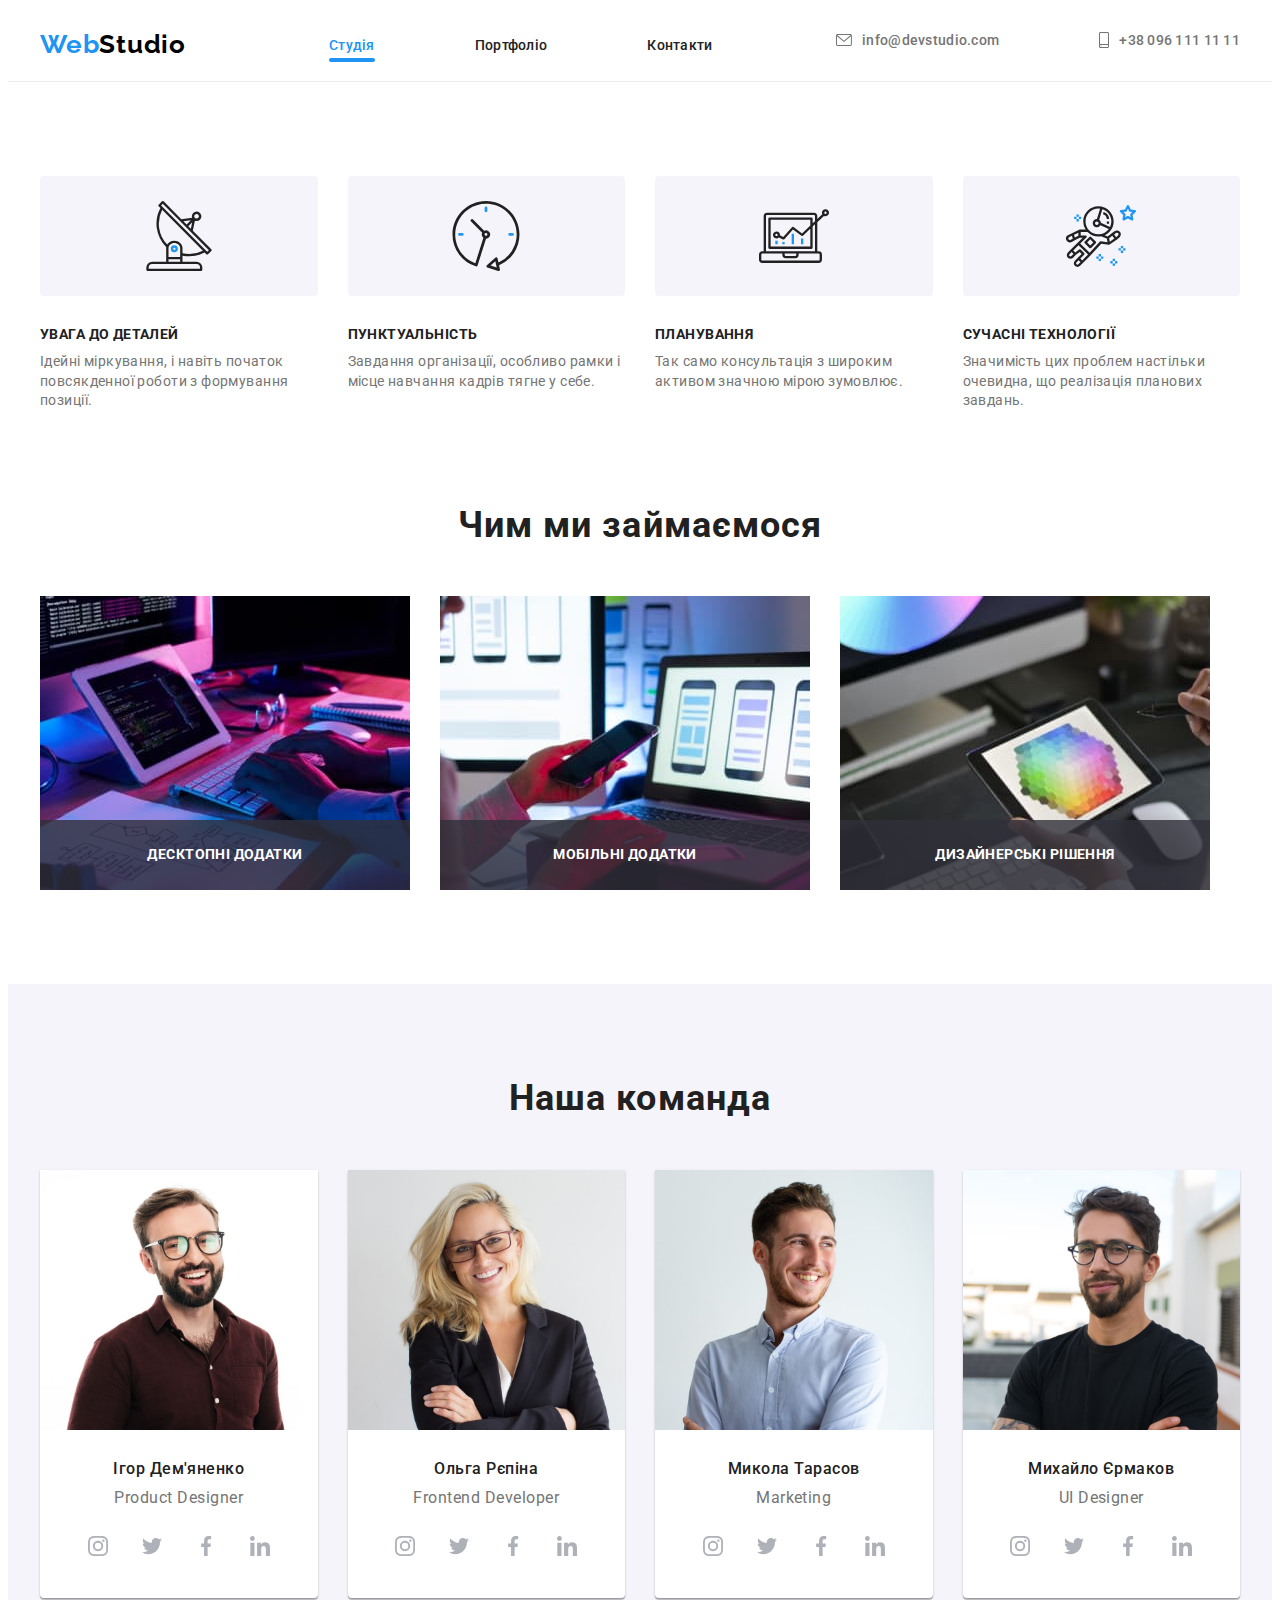
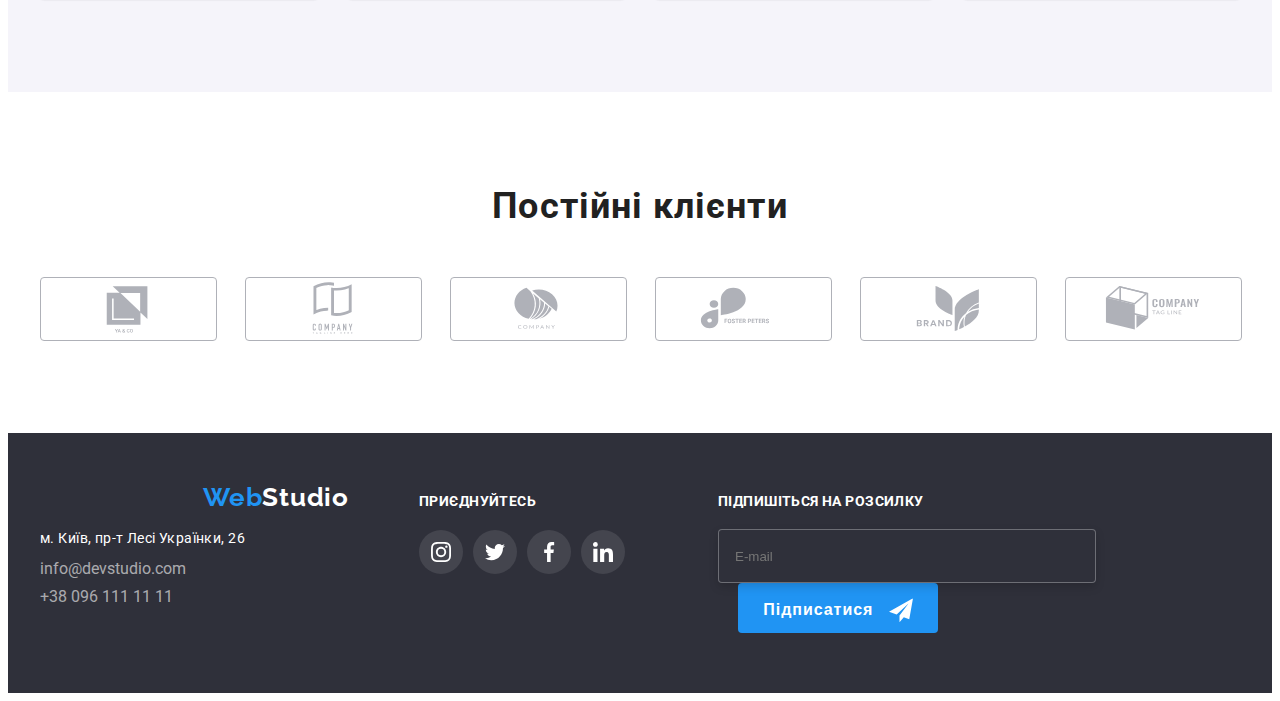
==== index.html @ 9bae4499 "header" ====
<!DOCTYPE html>
<html lang="uk">
<head>
    <meta charset="UTF-8">
    <meta http-equiv="X-UA-Compatible" content="IE=edge">
    <meta name="viewport" content="width=device-width, initial-scale=1.0">
    <title>Document</title>
    <link rel="preconnect" href="https://fonts.googleapis.com">
    <link rel="preconnect" href="https://fonts.gstatic.com" crossorigin>
    <link href="https://fonts.googleapis.com/css2?family=Raleway:wght@700&family=Roboto:wght@400;500;700;900&display=swap"
        rel="stylesheet">
    <link rel="stylesheet" href="https://cdnjs.cloudflare.com/ajax/libs/modern-normalize/1.1.0/modern-normalize.min.css"
        integrity="sha512-wpPYUAdjBVSE4KJnH1VR1HeZfpl1ub8YT/NKx4PuQ5NmX2tKuGu6U/JRp5y+Y8XG2tV+wKQpNHVUX03MfMFn9Q=="
        crossorigin="anonymous" referrerpolicy="no-referrer">
    <link rel="stylesheet" href="./css/main.min.css">
</head>
<body class="body">

    <!--Header-->
        
    <header class="header">
    
        <div class="container header-container">
                    
            <!--Logo-->
            
                
                <a class="header-logo link" href="./index.html"><span class="span">Web</span>Studio</a>

                
            <!--Navigation-->
                
                    <nav>
                        <ul class="nav-list">
                            <li>
                                <a class="link-item link current" href="#">Студія</a>
                            </li>
                            <li>
                                <a class="link-item link" href="./portfolio.html">Портфоліо</a>
                            </li>
                            <li>
                                <a class="link-item link" href="#">Контакти</a>
                            </li>
                        </ul>
                    </nav>
                
                    <!--Contacts-->
                
                    <ul class="contacts-list">
                        <li><a class="connect link first-link" href="mailto:info@devstudio.com"> <svg class="contacts-icon" width="16" height="12">
                            <use href="./images/icons.svg#icon-envelope"></use>
                        </svg>info@devstudio.com</a></li>
                        <li><a class="connect link" href="tel:+380961111111"> <svg class="contacts-icon" width="10" height="16">
                            <use href="./images/icons.svg#icon-smartphone"></use>
                        </svg>+38 096 111 11 11</a></li>
                    </ul>


                    <button class="burger-menu-btn" type="button">
                        <svg width="24" height="16">
                            <use class="burger-menu-open" data-menu-open href="./images/icons.svg#burger-menu-close"></use>
                            <use class="burger-menu-close" data-menu-close href="./images/icons.svg#burger-menu"></use>
                        </svg>
                    
                    </button>
                    
                    
                    <!-- Mobile Menu -->
                    
                    <div class="mobile-menu is-hidden" data-menu>
                    
                    
                        <ul class="mobile-menu-nav list">
                    
                            <li class="mobile-menu-nav-item">
                                <a class="mobile-menu-nav-link" href="#">Студія</a>
                            </li>
                    
                            <li class="mobile-menu-nav-item">
                                <a class="mobile-menu-nav-link" href="./portfolio.html">Портфоліо</a>
                            </li>
                    
                            <li class="mobile-menu-nav-item">
                                <a class="mobile-menu-nav-link" href="#">Контакти</a>
                            </li>
                    
                        </ul>
                    
                        <ul class="mobile-menu-contacts list">
                    
                            <li class="mobile-menu-contacts-item">
                                <a class="mobile-menu-tel-link" href="tel:+380961111111">+380 96 111 11 11</a>
                            </li>
                    
                            <li class="mobile-menu-contacts-item">
                                <a class="mobile-menu-mail-link" href="mailto:info@devstudio.com">info@devstudio.com</a>
                            </li>
                    
                    
                        </ul>
                    
                        <ul class="mobile-menu-soc list">
                    
                            <li class="mobile-menu-soc-item">
                                <a class="mobile-menu-soc-link" href="#">Instagram</a>
                            </li>
                    
                            <li class="mobile-menu-soc-item">
                                <a class="mobile-menu-soc-link" href="#">Twitter</a>
                            </li>
                    
                            <li class="mobile-menu-soc-item">
                                <a class="mobile-menu-soc-link" href="#">Facebook</a>
                            </li>
                    
                            <li class="mobile-menu-soc-item">
                                <a class="mobile-menu-soc-link" href="#">LinkedIn</a>
                            </li>
                    
                        </ul>
                    
                    
                    </div>
    
    </div>
    </header>
    
   
    
    <main>
        
        <!--Srction Hero-->
        
        <!-- <section class="hero">
        
            <div class="container">
                
                <h1 class="hero-title">Ефективні рішення для <br>вашого бізнесу</h1>
                
                <button class="hero-btn" type="button" data-modal-open>Замовити послугу</button>
                
            </div>

        </section> -->
            
            
        <!--Sections Features-->
            
        <section class="features">

            <div class="container">
                <h2 class="visually-hidden">Організація роботи</h2>
                
                
                <ul class="features__list">
                
                    <li class="features__item">
                        <div class="features__icon__item">
                            <svg class="feateres__icon" width="70" height="70">
                                <use href="./images/icons.svg#icon-antenna"></use>
                            </svg>
                        </div>
                        <h3 class="features__title">УВАГА ДО ДЕТАЛЕЙ</h3>
                
                        <p class="features__text">Ідейні міркування, і навіть початок повсякденної роботи з формування позиції.</p>
                    </li>
                
                    <li class="features__item">
                        <div class="features__icon__item">
                            <svg class="feateres__icon" width="70" height="70">
                                <use href="./images/icons.svg#icon-clock"></use>
                            </svg>
                        </div>
                        <h3 class="features__title">ПУНКТУАЛЬНІСТЬ</h3>
                
                        <p class="features__text">Завдання організації, особливо рамки і місце навчання кадрів тягне у себе.</p>
                    </li>
                
                    <li class="features__item">
                        <div class="features__icon__item">
                            <svg class="feateres__icon" width="70" height="70">
                                <use href="./images/icons.svg#icon-diagram"></use>
                            </svg>
                        </div>
                        <h3 class="features__title">ПЛАНУВАННЯ</h3>
                
                        <p class="features__text">Так само консультація з широким активом значною мірою зумовлює.</p>
                
                    </li>
                
                    <li class="features__item">
                        <div class="features__icon__item">
                            <svg class="feateres__icon" width="70" height="70">
                                <use href="./images/icons.svg#icon-astronaut"></use>
                            </svg>
                        </div>
                        <h3 class="features__title">СУЧАСНІ ТЕХНОЛОГІЇ</h3>
                
                        <p class="features__text">Значимість цих проблем настільки очевидна, що реалізація планових завдань.</p>
                
                    </li>
                
                </ul>
            </div>

           

            </section>
          
        
        <!--Sections What are we doing-->
        
       
            
            <section class="work">

            
                <div class="container">
            
                <h2 class="work__title">Чим ми займаємося</h2>
            
                <ul class="work__item">
                 
                    <li class="work__img">
                        <img class="work__picture" src="./images/our-work/img-1.jpg" alt="руки на клавіатурі" width="370">
                        <p class="work__text">Десктопні додатки</p>
                    </li>
                    
                    <li class="work__img">
                        <img class="work__picture" src="./images/our-work/img-2.jpg" alt="телефон та ноутбук" width="370">
                        <p class="work__text">Мобільні додатки</p>
                    </li>
                        
                    <li class="work__img">
                        <img class="work__picture" src="./images/our-work/img-3.jpg" alt="планшет в руках" width="370">
                        <p class="work__text">Дизайнерські рішення</p>
                    </li>
                        
                </ul>
            
            </div>

        </section>
            
            
        <!--Sections our team-->
        
        <section class="team">
        
            <div class="container">
           
                <h2 class="team__title">Наша команда</h2>
                
                <ul class="team__item">
                    <li class="team__card">
                        <div class="team-wrap">
                            <img class="team__img" src="./images/team/img-1.jpg" alt="Ігор Дем'яненко" width="270" height="260">
                            <h3 class="team__name">Ігор Дем'яненко</h3>
                            <p class="team__text">Product Designer</p>
                        </div>
                    <ul class="team-soc__list">                       
                        
                        <li class="team-soc__item">
                            <a class="team-soc__link" href="#" target="_blank" rel="noopener noreferrer">
                                <svg class="team-soc__icon" width="20" height="20"><use href="./images/icons.svg#icon-instagram"></use></svg>
                            </a>
                        </li>
                        
                        <li class="team-soc__item">
                            <a class="team-soc__link" href="#" target="_blank" rel="noopener noreferrer">
                                <svg class="team-soc__icon" width="20" height="20"><use href="./images/icons.svg#icon-twitter"></use></svg>
                            </a>
                        </li>
                        
                        <li class="team-soc__item">
                            <a class="team-soc__link" href="#" target="_blank" rel="noopener noreferrer">
                                <svg class="team-soc__icon" width="20" height="20"><use href="./images/icons.svg#icon-facebook"></use></svg>
                            </a>
                        </li>

                        <li class="team-soc__item">
                            <a class="team-soc__link" href="#" target="_blank" rel="noopener noreferrer">
                                <svg class="team-soc__icon" width="20" height="20"><use href="./images/icons.svg#icon-linkedin"></use></svg>
                            </a>
                        </li>
                
                    </ul>
                </li>
                    
                    <li class="team__card">
                        <div class="team-wrap">
                            <img class="team__img" src="./images/team/img-2.jpg" alt="Ольга Рєпіна" width="270" height="260">
                            <h3 class="team__name">Ольга Рєпіна</h3>
                            <p class="team__text">Frontend Developer</p>
                        </div>
                    
                    <ul class="team-soc__list">
                    
                    <li class="team-soc__item">
                        <a class="team-soc__link" href="#" target="_blank" rel="noopener noreferrer">
                            <svg class="team-soc__icon" width="20" height="20"><use href="./images/icons.svg#icon-instagram"></use></svg>
                        </a>
                    </li>

                    <li class="team-soc__item">
                        <a class="team-soc__link" href="#" target="_blank" rel="noopener noreferrer">
                            <svg class="team-soc__icon" width="20" height="20"><use href="./images/icons.svg#icon-twitter"></use></svg>
                        </a>
                    </li>

                    <li class="team-soc__item">
                        <a class="team-soc__link" href="#" target="_blank" rel="noopener noreferrer">
                            <svg class="team-soc__icon" width="20" height="20"><use href="./images/icons.svg#icon-facebook"></use></svg>
                        </a>
                    </li>

                    <li class="team-soc__item">
                        <a class="team-soc__link" href="#" target="_blank" rel="noopener noreferrer">
                            <svg class="team-soc__icon" width="20" height="20"><use href="./images/icons.svg#icon-linkedin"></use></svg>
                        </a>
                    </li>
                
                </ul>
            </li>
                    
                
                <li class="team__card">
                        <div class="team-wrap">
                            <img class="team__img" src="./images/team/img-3.jpg" alt="Микола Тарасов" width="270" height="260">
                            <h3 class="team__name">Микола Тарасов</h3>
                            <p class="team__text">Marketing</p>
                        </div>
                    
                    <ul class="team-soc__list">
                        <li class="team-soc__item">
                            <a class="team-soc__link" href="#" target="_blank" rel="noopener noreferrer">
                                <svg class="team-soc__icon" width="20" height="20">
                                    <use href="./images/icons.svg#icon-instagram"></use>
                                </svg>
                            </a>
                        </li>
                        
                        <li class="team-soc__item">
                            <a class="team-soc__link" href="#" target="_blank" rel="noopener noreferrer">
                                <svg class="team-soc__icon" width="20" height="20">
                                    <use href="./images/icons.svg#icon-twitter"></use>
                                </svg>
                            </a>
                        </li>
                        
                        <li class="team-soc__item">
                            <a class="team-soc__link" href="#" target="_blank" rel="noopener noreferrer">
                                <svg class="team-soc__icon" width="20" height="20">
                                    <use href="./images/icons.svg#icon-facebook"></use>
                                </svg>
                            </a>
                        </li>
                        
                        <li class="team-soc__item">
                            <a class="team-soc__link" href="#" target="_blank" rel="noopener noreferrer">
                                <svg class="team-soc__icon" width="20" height="20">
                                    <use href="./images/icons.svg#icon-linkedin"></use>
                                </svg>
                            </a>
                        </li>
                        
                    </ul>
                </li>
                    
                    <li class="team__card">
                        <div class="team-wrap">
                            <img class="team__img" src="./images/team/img-4.jpg" alt="Михайло Єрмаков" width="270" height="260">
                            <h3 class="team__name">Михайло Єрмаков</h3>
                            <p class="team__text">UI Designer</p>
                        </div>
                    
                    <ul class="team-soc__list">
                    <li class="team-soc__item">
                        <a class="team-soc__link" href="#" target="_blank" rel="noopener noreferrer">
                            <svg class="team-soc__icon" width="20" height="20">
                                <use href="./images/icons.svg#icon-instagram"></use>
                            </svg>
                        </a>
                    </li>
                    
                    <li class="team-soc__item">
                        <a class="team-soc__link" href="#" target="_blank" rel="noopener noreferrer">
                            <svg class="team-soc__icon" width="20" height="20">
                                <use href="./images/icons.svg#icon-twitter"></use>
                            </svg>
                        </a>
                    </li>
                    
                    <li class="team-soc__item">
                        <a class="team-soc__link" href="#" target="_blank" rel="noopener noreferrer">
                            <svg class="team-soc__icon" width="20" height="20">
                                <use href="./images/icons.svg#icon-facebook"></use>
                            </svg>
                        </a>
                    </li>
                    
                    <li class="team-soc__item">
                        <a class="team-soc__link" href="#" target="_blank" rel="noopener noreferrer">
                            <svg class="team-soc__icon" width="20" height="20">
                                <use href="./images/icons.svg#icon-linkedin"></use>
                            </svg>
                        </a>
                    </li>
                    </ul>
                </li>
            </ul>

         
        </div>

        </section>

        <!--Clients-->

        <section class="clients">
            
            <div class="container">

                <h2 class="clients__title">Постійні клієнти</h2>
                
                <ul class="clients__list">
                    <li class="clients__item">
                        <a class="clients__link" href="#" target="_blank" rel="noopener noreferrer">
                            <svg class="clients__icon" width="106" height="60">
                                <use href="./images/icons.svg#icon-logo-1">
                
                                </use>
                            </svg>
                        </a>
                    </li>
                    <li class="clients__item">
                        <a class="clients__link" href="#" target="_blank" rel="noopener noreferrer">
                            <svg class="clients__icon" width="106" height="60">
                                <use href="./images/icons.svg#icon-logo-2">
                
                                </use>
                            </svg>
                        </a>
                    </li>
                    <li class="clients__item">
                        <a class="clients__link" href="#" target="_blank" rel="noopener noreferrer">
                            <svg class="clients__icon" width="106" height="60">
                                <use href="./images/icons.svg#icon-logo-3">
                
                                </use>
                            </svg>
                        </a>
                    </li>
                    <li class="clients__item">
                        <a class="clients__link" href="#" target="_blank" rel="noopener noreferrer">
                            <svg class="clients__icon" width="106" height="60">
                                <use href="./images/icons.svg#icon-logo-4">
                
                                </use>
                            </svg>
                        </a>
                    </li>
                    <li class="clients__item">
                        <a class="clients__link" href="#" target="_blank" rel="noopener noreferrer">
                            <svg class="clients__icon" width="106" height="60">
                                <use href="./images/icons.svg#icon-logo-5">
                
                                </use>
                            </svg>
                        </a>
                    </li>
                    <li class="clients__item">
                        <a class="clients__link" href="#" target="_blank" rel="noopener noreferrer">
                            <svg class="clients__icon" width="106" height="60">
                                <use href="./images/icons.svg#icon-logo-6">
                
                                </use>
                            </svg>
                        </a>
                    </li>
                </ul>
            
            </div>
    
        </section>

    </main>

    
        <!--Footer-->
   
     
            <footer class="footer">
            
                <div class="container footer-container ">
            
                        <!--Logo-->
            
                <div class="contacts">
                        
                <a class="footer-logo link-footer" href="./index.html"><span class="span">Web</span>Studio</a>
            
                        
                        <!--Contacts-->
       
                       
                            <address class="footer-list">
                            
                                <ul class="contacts-footer">
                                    <li class="footer-item">
                            
                                        <a class="contacts-footer adress link-footer" href="https://goo.gl/maps/eFiZRFyHb9n71qFo6" target="_blank"
                                            rel="noopener noreferrer">м. Київ,
                                            пр-т Лесі
                                            Українки, 26</a>
                                    </li>
                                    <li class="footer-item">
                            
                                        <a class="contacts-footer connection link-footer" href="mailto:info@devstudio.com">info@devstudio.com</a>
                                    </li>
                                    <li class="footer-item">
                            
                                        <a class="contacts-footer connection link-footer" href="tel:+380961111111">+38 096 111 11
                                            11</a>
                                    </li>
                            
                                </ul>
                            
                            </address>
                        </div>

                        <div class="contacts-soc">
                            <h2 class="contacts-soc-title">приєднуйтесь</h2>

                            <ul class="contacts-soc-list">
                            
                                <li class="contacts-soc-item">
                                <a class="contacts-soc-link" href="#" target="_blank" rel="noopener noreferrer"><svg class="contacts-soc-icon" width="20" height="20">
                                    <use href="./images/icons.svg#icon-instagram"></use>
                                </svg></a>
                            </li>
                            
                            <li class="contacts-soc-item">
                                <a class="contacts-soc-link" href="#" target="_blank" rel="noopener noreferrer"><svg class="contacts-soc-icon" width="20" height="20">
                                    <use href="./images/icons.svg#icon-twitter"></use>
                                </svg></a></li>
                            <li class="contacts-soc-item">
                                <a class="contacts-soc-link" href="#" target="_blank" rel="noopener noreferrer"><svg class="contacts-soc-icon" width="20" height="20">
                                    <use href="./images/icons.svg#icon-facebook"></use>
                                </svg></a></li>
                            <li class="contacts-soc-item">
                                <a class="contacts-soc-link" href="#" target="_blank" rel="noopener noreferrer"><svg class="contacts-soc-icon" width="20" height="20">
                                    <use href="./images/icons.svg#icon-linkedin"></use>
                                </svg></a></li>
                        </ul>

                        </div>

                        <div class="subscribe">
                        
                         <p class="subscribe-title">Підпишіться на розсилку</p>

                            <form>
                            
                                <label class="subscribe-label" for="footer-mail"></label>
                                <input class="subscribe-input" type="email" name="mail" id="footer-mail" placeholder="E-mail">

                   
                            <button class="subscribe-btn" type="submit">Підписатися
                            
                                <svg class="icon-send" width="24px" height="24px">
                                    <use href="./images/icons.svg#icon-send"></use>
                                </svg>
                            
                            </button>        
                                
      
                            </form>
                        </div>
                    </div>

               
            
            
            </footer>

                            <!-- Modal -->

            <div class="backdrop is-hidden" data-modal>
                
                <div class="modal">
                    <button type="button" class="modal-close" data-modal-close>
                        <svg class="modal-close-icon" width="18px" height="18px">
                            <use href="./images/icons.svg#icon-close"></use>
                        </svg>
                    </button>

    
                        <!-- Modal field -->
    
    <form class="modal-form">

        <p class="form-text">Залиште свої дані, ми вам передзвонимо</p>

    <label class="form-label" for="name">Ім'я</label>
        <div class="input-field">
            <input class="form-input" type="text" name="name" id="name">
            <svg class="modal-icon" width="18px" height="18px">
                <use href="./images/icons.svg#icon-person"></use>
            </svg>
        </div>
    
    
    <label class="form-label" for="tel">Телефон</label>
        <div class="input-field">
            <input class="form-input" type="tel" name="tel" id="tel">
            <svg class="modal-icon" width="18px" height="18px">
                <use href="./images/icons.svg#icon-phone"></use>
            </svg>
        </div>
    
    <label class="form-label" for="mail">Пошта</label>
        <div class="input-field">
            <input class="form-input" type="email" name="mail" id="mail">
            <svg class="modal-icon" width="18px" height="18px">
                <use href="./images/icons.svg#icon-email"></use>
            </svg>
        </div>

        
        <div class="input-field">
            <label class="form-label" for="comment">Коментар</label>
            <textarea class="modal-comment" name="comment" id="comment" placeholder="Введіть текст"></textarea>
        </div>

        <div class="input-field">

            <input class="modal-check visually-hidden" type="checkbox" name="policy" id="policy">
                <label class="check-text" for="policy">
                    <span>
                        <svg class="check-icon" width="16px" height="15px">
                            <use href="./images/icons.svg#icon-check"></use>
                        </svg>
                    </span>
                    Погоджуюся з розсилкою та приймаю <a class="policy-agreed" href="#">Умови договору</a>
                </label>
        </div>
    
    <button class="btn-submit" type="submit">Відправити</button>

    </form>
        </div>
            </div>



            <script src="./js/modal.js"></script>
            <script src="./js/menu.js"></script>
        
</body>
</html>
---- css/main.min.css ----
:root{--primery-text-color: #212121;--secondary-text-color: #757575;--primery-bg-color: #FFFFFF;--secondary-bg-color: #2F303A;--white-bg-color: #F5F5F5;--team-bg-color: #F5F4FA;--primery-accent: hsl(207, 90%, 54%);--header-logo: #000000;--soc-icon: #AFB1B8;--primery-letter-spacing: 0.03em;--secondary-letter-spacing: 0.02em;--anim-slow: 250ms cubic-bezier(0.4, 0, 0.2, 1)}h1,h2,h3,h4,h5,h6,p{margin:0}ul{list-style:none;margin:0;padding:0}img{display:block}.body{font-family:"Roboto",sans-serif;color:var(--primery-text-color)}.span{color:var(--primery-accent)}.link{text-decoration:none;margin-left:50px}.visually-hidden{position:absolute;width:1px;height:1px;margin:-1px;border:0;padding:0;white-space:nowrap;-webkit-clip-path:inset(100%);clip-path:inset(100%);clip:rect(0 0 0 0);overflow:hidden}.container{width:100%;padding-right:15px;padding-left:15px;margin-left:auto;margin-right:auto}@media screen and (width: 480px){.container{width:480px}}@media screen and (min-width: 768px){.container{width:768px}}@media screen and (min-width: 1200px){.container{width:1200px}}.header-container{display:-webkit-box;display:-ms-flexbox;display:flex;-webkit-box-align:center;-ms-flex-align:center;align-items:center}.header{border-bottom:1px solid #ececec;padding-top:21px;padding-bottom:21px}.header-logo{color:var(--header-logo);font-family:"Raleway";font-weight:700;font-size:24px;line-height:1.16;letter-spacing:var(--primery-letter-spacing);margin-left:0}@media screen and (min-width: 1200px){.header-logo{font-size:26px;line-height:1.2;margin-right:93px}}.burger-menu-btn{background-color:rgba(0,0,0,0);border:none;display:-webkit-box;display:-ms-flexbox;display:flex;-webkit-box-align:center;-ms-flex-align:center;align-items:center;-webkit-box-pack:center;-ms-flex-pack:center;justify-content:center;margin-left:auto;z-index:1}@media screen and (min-width: 768px){.burger-menu-btn{display:none}}.burger-menu-open{opacity:0;width:40px;height:40px}.no-scroll .burger-menu-open{opacity:1}.no-scroll .burger-menu-close{display:none}.burger-menu-close{width:40px;height:40px}.mobile-menu{position:fixed;top:0;left:0;width:100%;height:100%;background-color:var(--primery-bg-color);padding:48px 40px;display:-webkit-box;display:-ms-flexbox;display:flex;-webkit-box-orient:vertical;-webkit-box-direction:normal;-ms-flex-direction:column;flex-direction:column}.mobile-menu-nav{margin-bottom:auto;-webkit-column-gap:32px;-moz-column-gap:32px;column-gap:32px}.mobile-menu-nav-item:not(:last-child){margin-bottom:32px}.mobile-menu-nav-link{text-decoration:none;font-weight:500;font-size:40px;line-height:1.17;letter-spacing:var(--secondary-letter-spacing);color:var(--primery-text-color)}.mobile-menu-nav-link:focus{color:var(--primery-accent)}.mobile-menu-contacts{margin-bottom:64px}.mobile-menu-contacts-item:not(:last-child){margin-bottom:32px}.mobile-menu-tel-link{text-decoration:none;font-weight:500;font-size:34px;line-height:1.17;letter-spacing:var(--secondary-letter-spacing);color:var(--primery-accent)}.mobile-menu-mail-link{text-decoration:none;font-weight:500;font-size:24px;line-height:1.16;letter-spacing:var(--secondary-letter-spacing);color:var(--secondary-text-color)}.mobile-menu-soc{text-decoration:none;font-weight:500;font-size:18px;line-height:1.22;letter-spacing:var(--secondary-letter-spacing);display:-webkit-box;display:-ms-flexbox;display:flex;-webkit-box-align:center;-ms-flex-align:center;align-items:center;-ms-flex-wrap:wrap;flex-wrap:wrap;gap:10px}.mobile-menu-soc-link{text-decoration:none;color:var(--primery-accent)}.mobile-menu-soc-item:not(:last-child) .mobile-menu-soc-link{padding-right:10px;border-right:1px solid rgba(33,33,33,.2)}.nav-list{font-weight:500;font-size:14px;line-height:1.15;letter-spacing:var(--secondary-letter-spacing);display:-webkit-box;display:-ms-flexbox;display:flex}@media screen and (max-width: 768px){.nav-list{display:none}}@media screen and (min-width: 1200px){.nav-list{gap:50px}}.nav-list .link{color:var(--primery-text-color)}.link.current{color:var(--primery-accent);position:relative}.link-item{-webkit-transition:color var(--anim-slow);transition:color var(--anim-slow)}.link-item:hover,.link-item:focus{color:var(--primery-accent)}.current::after{content:"";position:absolute;bottom:0;left:0;-webkit-transform:translateY(9px);transform:translateY(9px);width:100%;height:4px;background-color:var(--primery-accent);border-radius:2px}.connect{display:-webkit-box;display:-ms-flexbox;display:flex;-webkit-box-align:center;-ms-flex-align:center;align-items:center;-webkit-transition:color var(--anim-slow);transition:color var(--anim-slow)}.first-link{margin-bottom:10px}.contacts-list{font-weight:500;font-size:14px;line-height:1.15;letter-spacing:var(--secondary-letter-spacing);margin-left:auto;gap:50px;color:var(--secondary-text-color)}@media screen and (max-width: 768px){.contacts-list{display:none}}@media screen and (min-width: 1200px){.contacts-list{display:-webkit-box;display:-ms-flexbox;display:flex;-webkit-box-pack:end;-ms-flex-pack:end;justify-content:end}}.contacts-icon{fill:currentColor;margin-right:10px}.contacts-list .connect{color:var(--secondary-text-color)}.connect:hover,.connect:focus{color:var(--primery-accent)}.hero{background-color:#c4c4c4;background-image:-webkit-gradient(linear, left top, left bottom, from(rgba(47, 48, 58, 0.4)), to(rgba(47, 48, 58, 0.4))),url(../images/bcg-img.jpg);background-image:linear-gradient(rgba(47, 48, 58, 0.4), rgba(47, 48, 58, 0.4)),url(../images/bcg-img.jpg);background-position:center;background-size:cover;padding-top:118px;padding-bottom:118px;margin:0 auto}@media screen and (min-width: 480px){.hero{max-width:100%;height:400px}}@media screen and (min-width: 768px){.hero{width:100%;height:400px}}@media screen and (min-width: 1200px){.hero{width:100%;height:600px;padding-top:200px;padding-bottom:210px}}.hero-title{color:var(--primery-bg-color);font-weight:900;font-size:26px;line-height:1.6;letter-spacing:.06em;text-align:center;text-transform:uppercase;margin-bottom:40px}@media screen and (min-width: 1200px){.hero-title{font-size:44px;line-height:1.35}}.hero-btn{color:var(--primery-bg-color);background-color:var(--primery-accent);font-weight:700;font-size:16px;line-height:1.87;letter-spacing:.06em;cursor:pointer;display:block;margin:auto;border:none;border-radius:4px;padding-top:10px;padding-right:32px;padding-bottom:10px;padding-left:32px;-webkit-transition:color var(--anim-slow),background-color var(--anim-slow);transition:color var(--anim-slow),background-color var(--anim-slow)}.hero-btn:hover,.hero-btn:focus{background-color:#188ce8;-webkit-box-shadow:0px 4px 4px rgba(0,0,0,.15);box-shadow:0px 4px 4px rgba(0,0,0,.15)}.features{padding-top:60px;padding-bottom:60px}@media screen and (min-width: 1200px){.features{padding-top:94px;padding-bottom:94px}}.features__list{-ms-flex-wrap:wrap;flex-wrap:wrap}@media screen and (min-width: 768px){.features__list{display:-webkit-box;display:-ms-flexbox;display:flex;gap:30px;-webkit-box-pack:justify;-ms-flex-pack:justify;justify-content:space-between}}@media screen and (min-width: 1200px){.features__list{display:-webkit-box;display:-ms-flexbox;display:flex;gap:30px;-webkit-box-pack:justify;-ms-flex-pack:justify;justify-content:space-between}}.features__item{width:100%}@media screen and (min-width: 768px){.features__item{width:calc((100% - 30px)/2)}}@media screen and (min-width: 1200px){.features__item{width:calc((100% - 90px)/4)}}.features__title{font-weight:700;font-size:14px;line-height:1.15;letter-spacing:var(--primery-letter-spacing);text-transform:uppercase;margin-bottom:10px}@media screen and (max-width: 768px){.features__title{text-align:center}}.features__text{color:var(--secondary-text-color);font-size:14px;line-height:1.4;letter-spacing:var(--primery-letter-spacing)}@media screen and (max-width: 768px){.features__text{margin-bottom:30px}}.features__icon__item{background-color:var(--team-bg-color);display:-webkit-box;display:-ms-flexbox;display:flex;width:100%;height:120px;margin-bottom:30px;-webkit-box-align:center;-ms-flex-align:center;align-items:center;-webkit-box-pack:center;-ms-flex-pack:center;justify-content:center;border-radius:4px}.work{padding-bottom:94px}@media screen and (max-width: 1200px){.work{display:none}}.work__title{font-size:36px;font-weight:700;letter-spacing:var(--primery-letter-spacing);line-height:1.15;margin-bottom:50px;text-align:center}.work__item{display:-webkit-box;display:-ms-flexbox;display:flex;gap:30px;position:relative}.work__text{position:absolute;bottom:0;width:370px;height:70px;display:-webkit-box;display:-ms-flexbox;display:flex;-webkit-box-align:center;-ms-flex-align:center;align-items:center;-webkit-box-pack:center;-ms-flex-pack:center;justify-content:center;background-color:rgba(47,48,58,.8);color:var(--primery-bg-color);font-weight:700;font-size:14px;line-height:1.14;text-align:center;letter-spacing:var(--primery-letter-spacing);text-transform:uppercase}.team{background-color:var(--team-bg-color);padding-top:60px;padding-bottom:60px}@media screen and (min-width: 1200px){.team{padding-top:94px;padding-bottom:94px}}.team__card{background-color:var(--primery-bg-color);-webkit-box-shadow:0px 1px 3px rgba(0,0,0,.12),0px 1px 1px rgba(0,0,0,.14),0px 2px 1px rgba(0,0,0,.2);box-shadow:0px 1px 3px rgba(0,0,0,.12),0px 1px 1px rgba(0,0,0,.14),0px 2px 1px rgba(0,0,0,.2);border-radius:0px 0px 4px 4px;width:100%}@media screen and (min-width: 768px){.team__card{width:calc((100% - 30px)/2)}}@media screen and (min-width: 1200px){.team__card{width:calc((100% - 90px)/4)}}.team__img{width:100%;margin-bottom:30px}.team__item{-ms-flex-wrap:wrap;flex-wrap:wrap;display:-webkit-box;display:-ms-flexbox;display:flex;-webkit-box-pack:center;-ms-flex-pack:center;justify-content:center;gap:30px}@media screen and (max-width: 768px){.team__item{display:-webkit-box;display:-ms-flexbox;display:flex;gap:30px;-webkit-box-pack:center;-ms-flex-pack:center;justify-content:center}}.team__title{font-weight:700;font-size:28px;line-height:1.17;letter-spacing:var(--primery-letter-spacing);text-align:center;margin-bottom:30px}@media screen and (min-width: 1200px){.team__title{font-size:36px;margin-bottom:50px;line-height:1.15}}.team__name{font-weight:500;font-size:16px;line-height:1.18;letter-spacing:var(--primery-letter-spacing);text-align:center;margin-bottom:10px}.team__text{color:var(--secondary-text-color);font-size:16px;line-height:1.18;letter-spacing:var(--primery-letter-spacing);text-align:center;margin-bottom:16px}.team-soc__list{display:-webkit-box;display:-ms-flexbox;display:flex;-webkit-box-pack:center;-ms-flex-pack:center;justify-content:center;gap:10px;margin-bottom:30px}.team-soc__item{width:44px;height:44px}.team-soc__link{width:100%;height:100%;border-radius:50%;display:-webkit-box;display:-ms-flexbox;display:flex;-webkit-box-align:center;-ms-flex-align:center;align-items:center;-webkit-box-pack:center;-ms-flex-pack:center;justify-content:center;color:var(--soc-icon);-webkit-transition:color var(--anim-slow),background-color var(--anim-slow);transition:color var(--anim-slow),background-color var(--anim-slow)}.team-soc__link:hover,.team-soc__link:focus{background-color:var(--primery-accent);color:var(--primery-bg-color)}.team-soc__icon{fill:currentColor}.clients{padding-top:60px;padding-bottom:60px}@media screen and (min-width: 1200px){.clients{padding-top:94px;padding-bottom:94px}}.clients__title{font-weight:700;margin-bottom:30px;line-height:1.17;font-size:28px;letter-spacing:var(--primery-letter-spacing);text-align:center}@media screen and (min-width: 1200px){.clients__title{margin-bottom:50px;line-height:1.16;font-size:36px}}.clients__list{display:-webkit-box;display:-ms-flexbox;display:flex;-webkit-box-pack:justify;-ms-flex-pack:justify;justify-content:space-between;gap:30px;-ms-flex-wrap:wrap;flex-wrap:wrap}@media screen and (min-width: 768px){.clients__list{display:-webkit-box;display:-ms-flexbox;display:flex;gap:30px;-webkit-box-pack:justify;-ms-flex-pack:justify;justify-content:space-between}}@media screen and (min-width: 1200px){.clients__list{display:-webkit-box;display:-ms-flexbox;display:flex;gap:30px;-webkit-box-pack:justify;-ms-flex-pack:justify;justify-content:space-between}}.clients__item{width:calc((100% - 30px)/2)}@media screen and (min-width: 768px){.clients__item{width:calc((100% - 90px)/3)}}@media screen and (min-width: 1200px){.clients__item{width:calc((100% - 150px)/6)}}.clients__link{width:100%;height:100%;display:-webkit-box;display:-ms-flexbox;display:flex;-webkit-box-align:center;-ms-flex-align:center;align-items:center;-webkit-box-pack:center;-ms-flex-pack:center;justify-content:center;border:1px solid #afb1b8;border-radius:4px;color:var(--soc-icon);-webkit-transition:color var(--anim-slow);transition:color var(--anim-slow)}.clients__link:hover,.clients__link:focus{border-color:var(--primery-accent);color:var(--primery-accent)}.clients__link:focus{outline-color:var(--primery-accent)}.clients__icon{fill:currentColor}.footer{background-color:var(--secondary-bg-color);padding-top:60px;padding-bottom:60px}.link-footer{text-decoration:none}.footer-item{margin-bottom:9px}.footer-item:last-child{margin-bottom:0}.footer-logo{color:var(--primery-bg-color);font-family:"Raleway";font-weight:700;font-size:24px;line-height:1.16px;letter-spacing:var(--primery-letter-spacing);margin-left:auto;display:block;margin-bottom:28px;margin-left:163px}@media screen and (min-width: 1200px){.footer-logo{font-weight:700;font-size:26px;line-height:1.2px;text-align:center;letter-spacing:.03em}}.adress{color:var(--primery-bg-color);font-family:"Roboto";font-size:14px;line-height:1.7;letter-spacing:var(--primery-letter-spacing);font-style:normal;margin-left:auto}.contacts-footer .connection{color:rgba(255,255,255,.6);font-style:normal;margin-left:auto}.contacts-footer{-webkit-transition:color var(--anim-slow);transition:color var(--anim-slow)}.contacts-footer:hover,.contacts-footer:focus{color:var(--primery-accent)}.footer-container{display:-webkit-box;display:-ms-flexbox;display:flex;-webkit-box-align:baseline;-ms-flex-align:baseline;align-items:baseline}@media screen and (max-width: 768px){.footer-container{display:block}}.contacts-soc-title{color:var(--primery-bg-color);font-weight:700;font-size:14px;line-height:1.14;letter-spacing:var(--primery-letter-spacing);text-transform:uppercase;margin-bottom:20px;margin-left:70px}.contacts-soc-list{display:-webkit-box;display:-ms-flexbox;display:flex;gap:10px;margin-left:70px}.contacts-soc-item{width:44px;height:44px}.contacts-soc-link{background-color:rgba(255,255,255,.1);display:-webkit-box;display:-ms-flexbox;display:flex;-webkit-box-align:center;-ms-flex-align:center;align-items:center;-webkit-box-pack:center;-ms-flex-pack:center;justify-content:center;border-radius:50%;width:100%;height:100%;color:var(--primery-bg-color);-webkit-transition:background-color var(--anim-slow);transition:background-color var(--anim-slow)}.contacts-soc-link:hover,.contacts-soc-link:focus{background-color:var(--primery-accent)}.contacts-soc-icon{fill:currentColor}.portfolio-container{padding-top:94px;padding-bottom:94px}.button{display:-webkit-box;display:-ms-flexbox;display:flex;-webkit-box-pack:center;-ms-flex-pack:center;justify-content:center;gap:8px;margin-bottom:50px}.portfolio-button{color:var(--primery-text-color);background-color:var(--team-bg-color);font-weight:500;font-size:16px;line-height:1.62;letter-spacing:var(--primery-letter-spacing);cursor:pointer;border:none;border-radius:4px;padding-top:6px;padding-right:22px;padding-bottom:6px;padding-left:22px;-webkit-transition:color var(--anim-slow),background-color var(--anim-slow),-webkit-box-shadow var(--anim-slow);transition:color var(--anim-slow),background-color var(--anim-slow),-webkit-box-shadow var(--anim-slow);transition:color var(--anim-slow),background-color var(--anim-slow),box-shadow var(--anim-slow);transition:color var(--anim-slow),background-color var(--anim-slow),box-shadow var(--anim-slow),-webkit-box-shadow var(--anim-slow)}.portfolio-button:hover,.portfolio-button:focus{background-color:var(--primery-accent);color:var(--primery-bg-color);-webkit-box-shadow:0px 3px 1px rgba(0,0,0,.1),0px 1px 2px rgba(0,0,0,.08),0px 2px 2px rgba(0,0,0,.12);box-shadow:0px 3px 1px rgba(0,0,0,.1),0px 1px 2px rgba(0,0,0,.08),0px 2px 2px rgba(0,0,0,.12)}.info{display:-webkit-box;display:-ms-flexbox;display:flex;-ms-flex-wrap:wrap;flex-wrap:wrap;gap:30px}.info-wrap{border-bottom:1px solid #eee;border-right:1px solid #eee;border-left:1px solid #eee}.info-card{width:calc((100% - 60px)/3)}.info-img{display:block}.info-title{color:var(--primery-text-color);font-weight:700;font-size:18px;line-height:2;letter-spacing:.06em;padding-top:20px;margin-bottom:4px;margin-left:24px}.info-text{color:var(--secondary-text-color);font-size:16px;line-height:1.87;letter-spacing:var(--primery-letter-spacing);margin-bottom:20px;margin-left:24px}.info-link{text-decoration:none;display:block;-webkit-transition:-webkit-box-shadow var(--anim-slow);transition:-webkit-box-shadow var(--anim-slow);transition:box-shadow var(--anim-slow);transition:box-shadow var(--anim-slow), -webkit-box-shadow var(--anim-slow)}.info-link:hover{-webkit-box-shadow:0px 1px 1px rgba(0,0,0,.12),0px 4px 4px rgba(0,0,0,.06),1px 4px 6px rgba(0,0,0,.16);box-shadow:0px 1px 1px rgba(0,0,0,.12),0px 4px 4px rgba(0,0,0,.06),1px 4px 6px rgba(0,0,0,.16)}.info-move-text{position:absolute;top:0;height:100%;-webkit-transform:translateY(100%);transform:translateY(100%);-webkit-transition:-webkit-transform var(--anim-slow);transition:-webkit-transform var(--anim-slow);transition:transform var(--anim-slow);transition:transform var(--anim-slow), -webkit-transform var(--anim-slow);padding-top:63px;padding-bottom:63px;padding-left:24px;padding-right:24px;color:var(--primery-bg-color);background-color:rgba(33,150,243,.9);font-size:18px;line-height:1.55;letter-spacing:var(--primery-letter-spacing)}.info-link:hover .info-move-text,.info-link:focus .info-move-text{-webkit-transform:translateY(0);transform:translateY(0)}.info-move-wrap{position:relative;overflow:hidden}.backdrop{position:fixed;top:0;width:100%;height:100%;background-color:rgba(0,0,0,.2);-webkit-transition:opacity var(--anim-slow),visibility var(--anim-slow);transition:opacity var(--anim-slow),visibility var(--anim-slow)}.modal{position:absolute;top:50%;left:50%;padding:40px;width:100%;max-width:528px;min-height:581px;background-color:var(--primery-bg-color);-webkit-box-shadow:0px 1px 3px rgba(0,0,0,.12),0px 1px 1px rgba(0,0,0,.14),0px 2px 1px rgba(0,0,0,.2);box-shadow:0px 1px 3px rgba(0,0,0,.12),0px 1px 1px rgba(0,0,0,.14),0px 2px 1px rgba(0,0,0,.2);border-radius:4px;-webkit-transform:translate(-50%, -50%) scaleY(1);transform:translate(-50%, -50%) scaleY(1);-webkit-transition:-webkit-transform var(--anim-slow);transition:-webkit-transform var(--anim-slow);transition:transform var(--anim-slow);transition:transform var(--anim-slow), -webkit-transform var(--anim-slow)}.backdrop.is-hidden .modal{-webkit-transform:translate(-50%, -50%) scaleY(1.5);transform:translate(-50%, -50%) scaleY(1.5)}.modal-close{position:absolute;right:8px;top:8px;width:30px;height:30px;display:-webkit-box;display:-ms-flexbox;display:flex;-webkit-box-align:center;-ms-flex-align:center;align-items:center;-webkit-box-pack:center;-ms-flex-pack:center;justify-content:center;background:#fff;border:1px solid rgba(0,0,0,.1);border-radius:50%;cursor:pointer}.modal-close-icon{color:var(--header-logo);cursor:pointer;-webkit-transition:fill var(--anim-slow);transition:fill var(--anim-slow)}.modal-close-icon:hover{fill:var(--primery-accent)}.is-hidden{opacity:0;visibility:hidden;pointer-events:none}.form-text{color:var(--primery-text-color);font-weight:700;font-size:20px;line-height:1.15;letter-spacing:var(--primery-letter-spacing);text-align:center;margin-bottom:12px}.form-label{display:block;color:var(--secondary-text-color);font-size:12px;line-height:1.16;letter-spacing:.01em;margin-bottom:4px}.form-input{width:100%;max-width:448px;height:40px;border:1px solid rgba(33,33,33,.2);border-radius:4px;outline:rgba(0,0,0,0);-webkit-transition:border-color var(--anim-slow);transition:border-color var(--anim-slow)}.form-input:focus{border-color:var(--primery-accent)}.form-input:focus+.modal-icon{fill:var(--primery-accent)}.input-field{position:relative;margin-bottom:10px}.modal-icon{position:absolute;left:5px;top:50%;-webkit-transform:translateY(-50%);transform:translateY(-50%);margin-left:15px}.modal-comment{width:100%;max-width:448px;height:120px;resize:none;display:block;border:1px solid rgba(33,33,33,.2);border-radius:4px;padding-left:16px;padding-top:12px;-webkit-transition:border-color var(--anim-slow);transition:border-color var(--anim-slow)}.modal-comment:focus{border-color:var(--primery-accent);outline:1px}.modal-comment::-webkit-input-placeholder{color:rgba(117,117,117,.5);font-size:12px;line-height:1.16;letter-spacing:.01em}.modal-comment::-moz-placeholder{color:rgba(117,117,117,.5);font-size:12px;line-height:1.16;letter-spacing:.01em}.modal-comment:-ms-input-placeholder{color:rgba(117,117,117,.5);font-size:12px;line-height:1.16;letter-spacing:.01em}.modal-comment::-ms-input-placeholder{color:rgba(117,117,117,.5);font-size:12px;line-height:1.16;letter-spacing:.01em}.modal-comment::placeholder{color:rgba(117,117,117,.5);font-size:12px;line-height:1.16;letter-spacing:.01em}.btn-submit{display:block;margin:auto;color:var(--primery-bg-color);background-color:var(--primery-accent);border-radius:4px;font-weight:700;font-size:16px;line-height:1.87;letter-spacing:.06em;border:none;cursor:pointer;padding-top:10px;padding-right:52px;padding-bottom:10px;padding-left:52px;-webkit-transition:color var(--anim-slow),background-color var(--anim-slow),-webkit-box-shadow var(--anim-slow);transition:color var(--anim-slow),background-color var(--anim-slow),-webkit-box-shadow var(--anim-slow);transition:color var(--anim-slow),background-color var(--anim-slow),box-shadow var(--anim-slow);transition:color var(--anim-slow),background-color var(--anim-slow),box-shadow var(--anim-slow),-webkit-box-shadow var(--anim-slow)}.btn-submit:hover,.btn-submit:focus{background-color:#188ce8;-webkit-box-shadow:0px 4px 4px rgba(0,0,0,.15);box-shadow:0px 4px 4px rgba(0,0,0,.15)}.check-text{color:var(--secondary-text-color);font-size:14px;line-height:1.71;letter-spacing:var(--primery-letter-spacing);display:-webkit-box;display:-ms-flexbox;display:flex;-webkit-box-align:center;-ms-flex-align:center;align-items:center;-webkit-box-pack:center;-ms-flex-pack:center;justify-content:center;margin-bottom:30px}.check-text span{display:-webkit-box;display:-ms-flexbox;display:flex;-webkit-box-align:center;-ms-flex-align:center;align-items:center;-webkit-box-pack:center;-ms-flex-pack:center;justify-content:center;fill:rgba(0,0,0,0);width:16px;height:15px;border:2px solid var(--primery-text-color);border-radius:2px;margin-right:8px;-webkit-transition:var(--anim-slow);transition:var(--anim-slow)}.modal-check:checked+.check-text span{background-color:var(--primery-accent);fill:var(--primery-bg-color);border:none}.policy-agreed{position:relative;color:var(--primery-accent);font-size:14px;line-height:1.71;letter-spacing:var(--primery-letter-spacing);margin-left:5px;text-decoration:none}.policy-agreed::after{content:"";position:absolute;bottom:0;left:0;-webkit-transform:translateY(-3px);transform:translateY(-3px);width:100%;height:1px;background-color:var(--primery-accent)}.subscribe{margin-left:93px}.subscribe-title{color:var(--primery-bg-color);font-weight:700;font-size:14px;line-height:16px;letter-spacing:var(--primery-letter-spacing);text-transform:uppercase;margin-bottom:20px}.subscribe-input{color:var(--primery-bg-color);background-color:var(--secondary-bg-color);width:358px;height:50px;border:1px solid rgba(255,255,255,.3);-webkit-filter:drop-shadow(0px 4px 4px rgba(0, 0, 0, 0.15));filter:drop-shadow(0px 4px 4px rgba(0, 0, 0, 0.15));border-radius:4px;margin-right:12px;padding-left:16px;-webkit-transition:var(--anim-slow);transition:var(--anim-slow)}.subscribe-input:focus{border-color:var(--primery-accent);outline:none}.subscribe-btn{color:#fff;background-color:var(--primery-accent);width:200px;height:50px;font-weight:700;font-size:16px;line-height:1.88;letter-spacing:.06em;border-radius:4px;cursor:pointer;border:none;margin-left:20px;-webkit-transition:background-color var(--anim-slow),-webkit-box-shadow var(--anim-slow);transition:background-color var(--anim-slow),-webkit-box-shadow var(--anim-slow);transition:background-color var(--anim-slow),box-shadow var(--anim-slow);transition:background-color var(--anim-slow),box-shadow var(--anim-slow),-webkit-box-shadow var(--anim-slow)}.subscribe-btn:hover,.subscribe-btn:focus{background-color:#188ce8;-webkit-box-shadow:0px 4px 4px rgba(0,0,0,.15);box-shadow:0px 4px 4px rgba(0,0,0,.15)}.icon-send{fill:var(--primery-bg-color);margin-left:10px;-webkit-transition:var(--anim-slow);transition:var(--anim-slow);-webkit-transform:translateY(30%);transform:translateY(30%)}/*# sourceMappingURL=main.min.css.map */
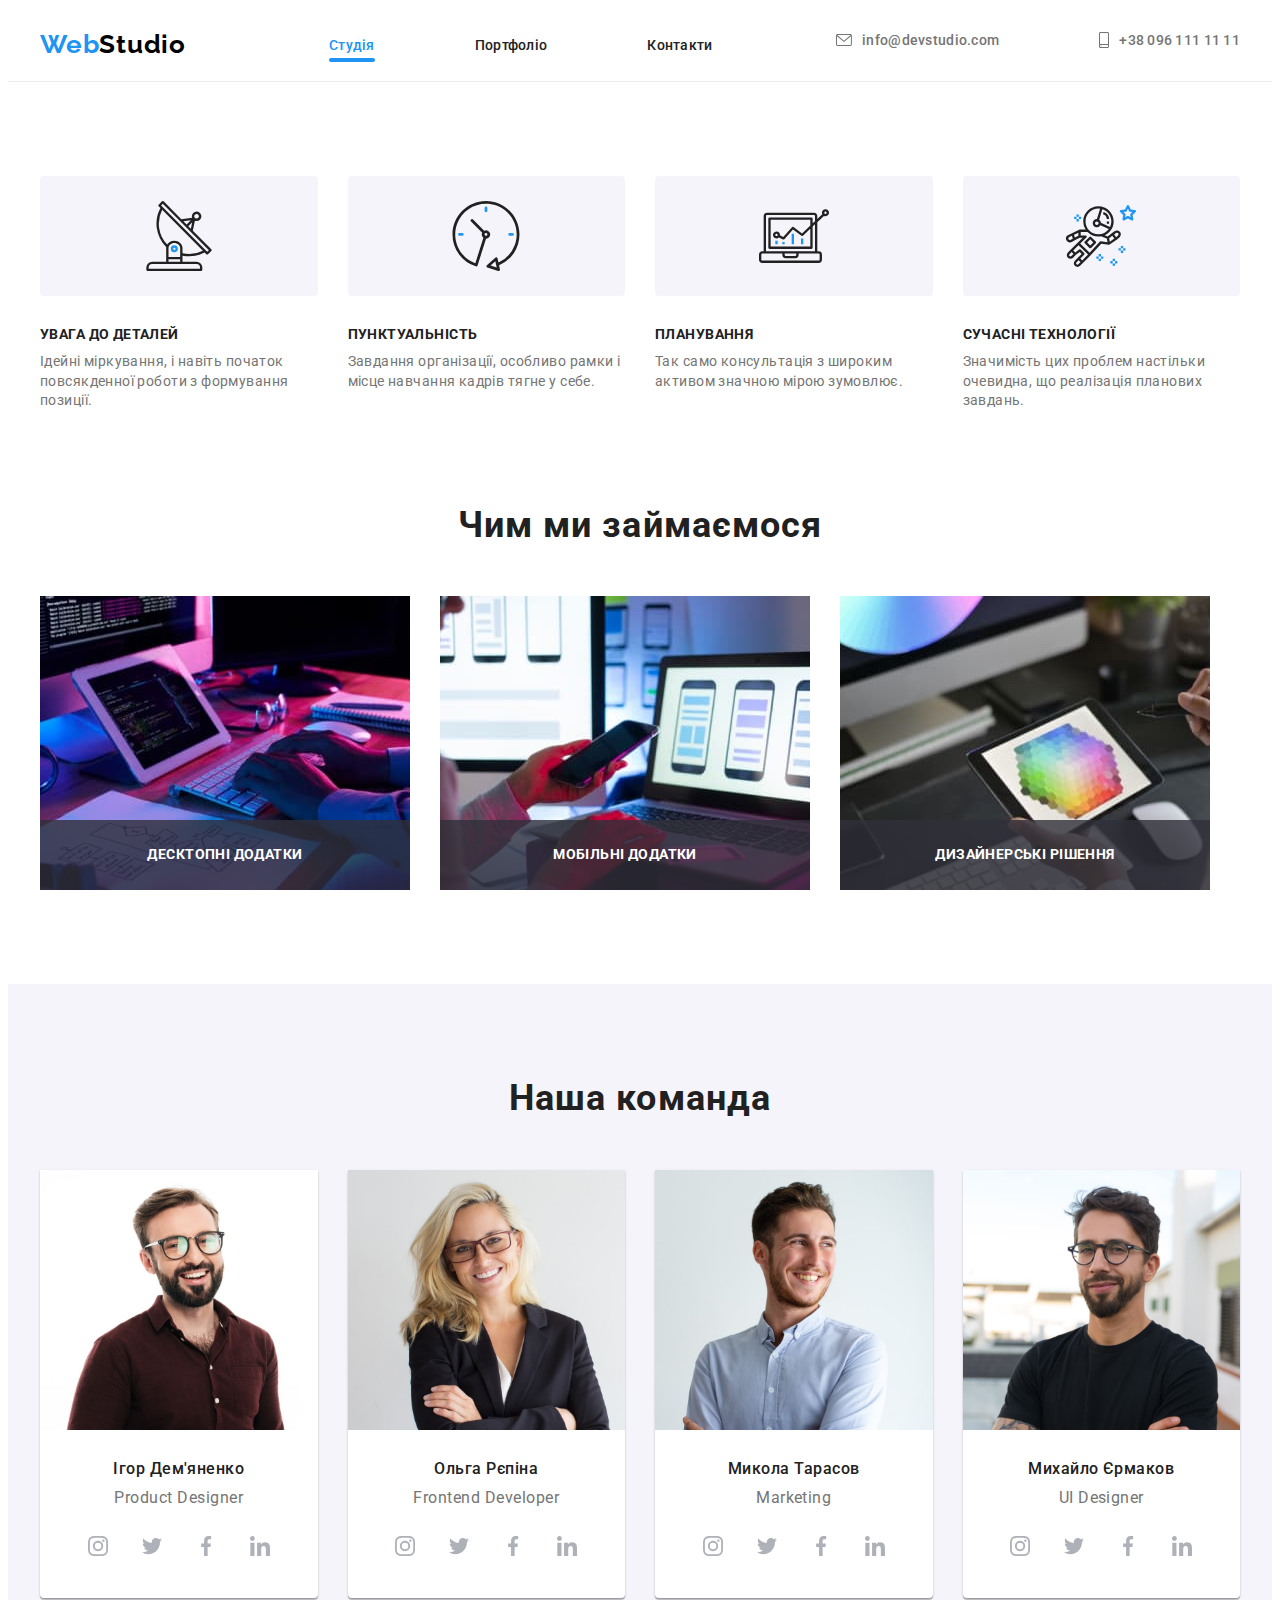
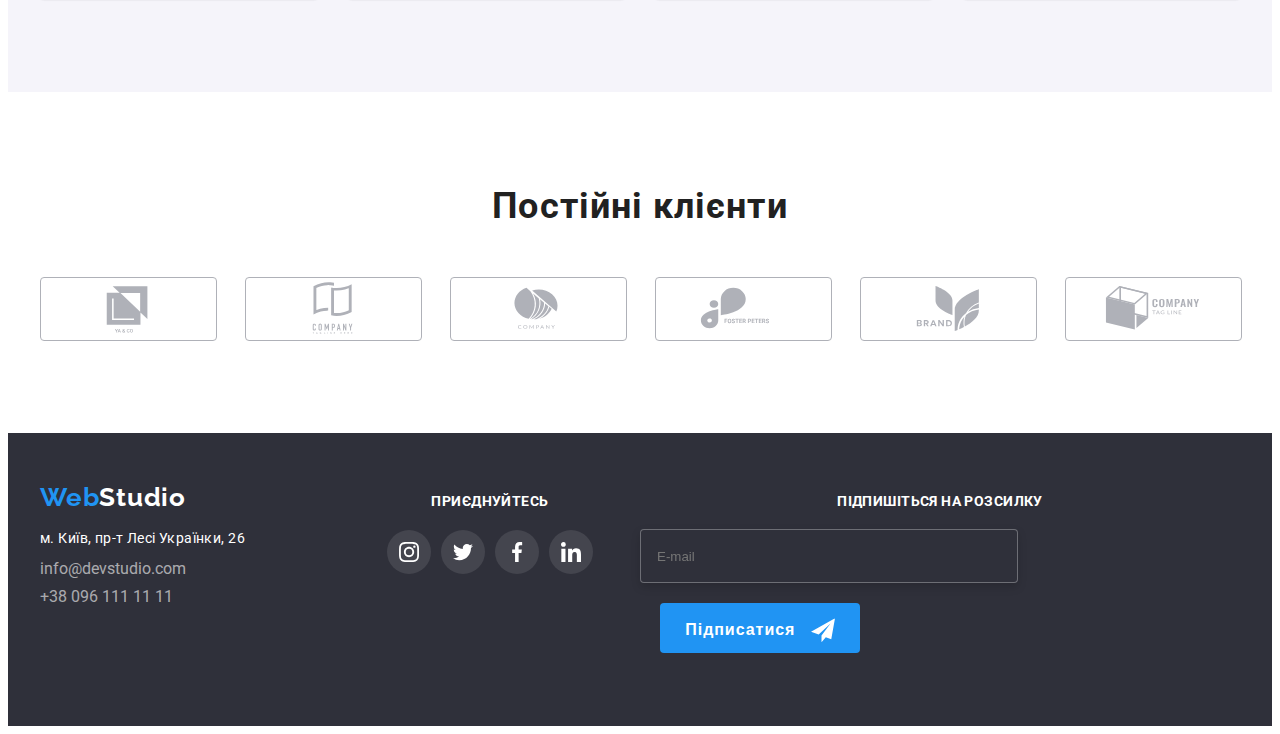
==== commit 8d3a6ff2: "section footer, header" ====
--- a/index.html
+++ b/index.html
@@ -498,36 +498,38 @@
             
                 <div class="contacts">
                         
+               <div class="footer-call">
                 <a class="footer-logo link-footer" href="./index.html"><span class="span">Web</span>Studio</a>
-            
-                        
-                        <!--Contacts-->
-       
-                       
-                            <address class="footer-list">
-                            
-                                <ul class="contacts-footer">
-                                    <li class="footer-item">
-                            
-                                        <a class="contacts-footer adress link-footer" href="https://goo.gl/maps/eFiZRFyHb9n71qFo6" target="_blank"
-                                            rel="noopener noreferrer">м. Київ,
-                                            пр-т Лесі
-                                            Українки, 26</a>
-                                    </li>
-                                    <li class="footer-item">
-                            
-                                        <a class="contacts-footer connection link-footer" href="mailto:info@devstudio.com">info@devstudio.com</a>
-                                    </li>
-                                    <li class="footer-item">
-                            
-                                        <a class="contacts-footer connection link-footer" href="tel:+380961111111">+38 096 111 11
-                                            11</a>
-                                    </li>
-                            
-                                </ul>
-                            
-                            </address>
-                        </div>
+                
+                
+                <!--Contacts-->
+                
+                
+                <address class="footer-list">
+                
+                    <ul class="contacts-footer">
+                        <li class="footer-item">
+                
+                            <a class="contacts-footer adress link-footer" href="https://goo.gl/maps/eFiZRFyHb9n71qFo6" target="_blank"
+                                rel="noopener noreferrer">м. Київ,
+                                пр-т Лесі
+                                Українки, 26</a>
+                        </li>
+                        <li class="footer-item">
+                
+                            <a class="contacts-footer connection link-footer" href="mailto:info@devstudio.com">info@devstudio.com</a>
+                        </li>
+                        <li class="footer-item">
+                
+                            <a class="contacts-footer connection link-footer" href="tel:+380961111111">+38 096 111 11
+                                11</a>
+                        </li>
+                
+                    </ul>
+                
+                </address>
+                </div>
+               </div>
 
                         <div class="contacts-soc">
                             <h2 class="contacts-soc-title">приєднуйтесь</h2>
--- a/css/main.min.css
+++ b/css/main.min.css
@@ -1 +1 @@
-:root{--primery-text-color: #212121;--secondary-text-color: #757575;--primery-bg-color: #FFFFFF;--secondary-bg-color: #2F303A;--white-bg-color: #F5F5F5;--team-bg-color: #F5F4FA;--primery-accent: hsl(207, 90%, 54%);--header-logo: #000000;--soc-icon: #AFB1B8;--primery-letter-spacing: 0.03em;--secondary-letter-spacing: 0.02em;--anim-slow: 250ms cubic-bezier(0.4, 0, 0.2, 1)}h1,h2,h3,h4,h5,h6,p{margin:0}ul{list-style:none;margin:0;padding:0}img{display:block}.body{font-family:"Roboto",sans-serif;color:var(--primery-text-color)}.span{color:var(--primery-accent)}.link{text-decoration:none;margin-left:50px}.visually-hidden{position:absolute;width:1px;height:1px;margin:-1px;border:0;padding:0;white-space:nowrap;-webkit-clip-path:inset(100%);clip-path:inset(100%);clip:rect(0 0 0 0);overflow:hidden}.container{width:100%;padding-right:15px;padding-left:15px;margin-left:auto;margin-right:auto}@media screen and (width: 480px){.container{width:480px}}@media screen and (min-width: 768px){.container{width:768px}}@media screen and (min-width: 1200px){.container{width:1200px}}.header-container{display:-webkit-box;display:-ms-flexbox;display:flex;-webkit-box-align:center;-ms-flex-align:center;align-items:center}.header{border-bottom:1px solid #ececec;padding-top:21px;padding-bottom:21px}.header-logo{color:var(--header-logo);font-family:"Raleway";font-weight:700;font-size:24px;line-height:1.16;letter-spacing:var(--primery-letter-spacing);margin-left:0}@media screen and (min-width: 1200px){.header-logo{font-size:26px;line-height:1.2;margin-right:93px}}.burger-menu-btn{background-color:rgba(0,0,0,0);border:none;display:-webkit-box;display:-ms-flexbox;display:flex;-webkit-box-align:center;-ms-flex-align:center;align-items:center;-webkit-box-pack:center;-ms-flex-pack:center;justify-content:center;margin-left:auto;z-index:1}@media screen and (min-width: 768px){.burger-menu-btn{display:none}}.burger-menu-open{opacity:0;width:40px;height:40px}.no-scroll .burger-menu-open{opacity:1}.no-scroll .burger-menu-close{display:none}.burger-menu-close{width:40px;height:40px}.mobile-menu{position:fixed;top:0;left:0;width:100%;height:100%;background-color:var(--primery-bg-color);padding:48px 40px;display:-webkit-box;display:-ms-flexbox;display:flex;-webkit-box-orient:vertical;-webkit-box-direction:normal;-ms-flex-direction:column;flex-direction:column}.mobile-menu-nav{margin-bottom:auto;-webkit-column-gap:32px;-moz-column-gap:32px;column-gap:32px}.mobile-menu-nav-item:not(:last-child){margin-bottom:32px}.mobile-menu-nav-link{text-decoration:none;font-weight:500;font-size:40px;line-height:1.17;letter-spacing:var(--secondary-letter-spacing);color:var(--primery-text-color)}.mobile-menu-nav-link:focus{color:var(--primery-accent)}.mobile-menu-contacts{margin-bottom:64px}.mobile-menu-contacts-item:not(:last-child){margin-bottom:32px}.mobile-menu-tel-link{text-decoration:none;font-weight:500;font-size:34px;line-height:1.17;letter-spacing:var(--secondary-letter-spacing);color:var(--primery-accent)}.mobile-menu-mail-link{text-decoration:none;font-weight:500;font-size:24px;line-height:1.16;letter-spacing:var(--secondary-letter-spacing);color:var(--secondary-text-color)}.mobile-menu-soc{text-decoration:none;font-weight:500;font-size:18px;line-height:1.22;letter-spacing:var(--secondary-letter-spacing);display:-webkit-box;display:-ms-flexbox;display:flex;-webkit-box-align:center;-ms-flex-align:center;align-items:center;-ms-flex-wrap:wrap;flex-wrap:wrap;gap:10px}.mobile-menu-soc-link{text-decoration:none;color:var(--primery-accent)}.mobile-menu-soc-item:not(:last-child) .mobile-menu-soc-link{padding-right:10px;border-right:1px solid rgba(33,33,33,.2)}.nav-list{font-weight:500;font-size:14px;line-height:1.15;letter-spacing:var(--secondary-letter-spacing);display:-webkit-box;display:-ms-flexbox;display:flex}@media screen and (max-width: 768px){.nav-list{display:none}}@media screen and (min-width: 1200px){.nav-list{gap:50px}}.nav-list .link{color:var(--primery-text-color)}.link.current{color:var(--primery-accent);position:relative}.link-item{-webkit-transition:color var(--anim-slow);transition:color var(--anim-slow)}.link-item:hover,.link-item:focus{color:var(--primery-accent)}.current::after{content:"";position:absolute;bottom:0;left:0;-webkit-transform:translateY(9px);transform:translateY(9px);width:100%;height:4px;background-color:var(--primery-accent);border-radius:2px}.connect{display:-webkit-box;display:-ms-flexbox;display:flex;-webkit-box-align:center;-ms-flex-align:center;align-items:center;-webkit-transition:color var(--anim-slow);transition:color var(--anim-slow)}.first-link{margin-bottom:10px}.contacts-list{font-weight:500;font-size:14px;line-height:1.15;letter-spacing:var(--secondary-letter-spacing);margin-left:auto;gap:50px;color:var(--secondary-text-color)}@media screen and (max-width: 768px){.contacts-list{display:none}}@media screen and (min-width: 1200px){.contacts-list{display:-webkit-box;display:-ms-flexbox;display:flex;-webkit-box-pack:end;-ms-flex-pack:end;justify-content:end}}.contacts-icon{fill:currentColor;margin-right:10px}.contacts-list .connect{color:var(--secondary-text-color)}.connect:hover,.connect:focus{color:var(--primery-accent)}.hero{background-color:#c4c4c4;background-image:-webkit-gradient(linear, left top, left bottom, from(rgba(47, 48, 58, 0.4)), to(rgba(47, 48, 58, 0.4))),url(../images/bcg-img.jpg);background-image:linear-gradient(rgba(47, 48, 58, 0.4), rgba(47, 48, 58, 0.4)),url(../images/bcg-img.jpg);background-position:center;background-size:cover;padding-top:118px;padding-bottom:118px;margin:0 auto}@media screen and (min-width: 480px){.hero{max-width:100%;height:400px}}@media screen and (min-width: 768px){.hero{width:100%;height:400px}}@media screen and (min-width: 1200px){.hero{width:100%;height:600px;padding-top:200px;padding-bottom:210px}}.hero-title{color:var(--primery-bg-color);font-weight:900;font-size:26px;line-height:1.6;letter-spacing:.06em;text-align:center;text-transform:uppercase;margin-bottom:40px}@media screen and (min-width: 1200px){.hero-title{font-size:44px;line-height:1.35}}.hero-btn{color:var(--primery-bg-color);background-color:var(--primery-accent);font-weight:700;font-size:16px;line-height:1.87;letter-spacing:.06em;cursor:pointer;display:block;margin:auto;border:none;border-radius:4px;padding-top:10px;padding-right:32px;padding-bottom:10px;padding-left:32px;-webkit-transition:color var(--anim-slow),background-color var(--anim-slow);transition:color var(--anim-slow),background-color var(--anim-slow)}.hero-btn:hover,.hero-btn:focus{background-color:#188ce8;-webkit-box-shadow:0px 4px 4px rgba(0,0,0,.15);box-shadow:0px 4px 4px rgba(0,0,0,.15)}.features{padding-top:60px;padding-bottom:60px}@media screen and (min-width: 1200px){.features{padding-top:94px;padding-bottom:94px}}.features__list{-ms-flex-wrap:wrap;flex-wrap:wrap}@media screen and (min-width: 768px){.features__list{display:-webkit-box;display:-ms-flexbox;display:flex;gap:30px;-webkit-box-pack:justify;-ms-flex-pack:justify;justify-content:space-between}}@media screen and (min-width: 1200px){.features__list{display:-webkit-box;display:-ms-flexbox;display:flex;gap:30px;-webkit-box-pack:justify;-ms-flex-pack:justify;justify-content:space-between}}.features__item{width:100%}@media screen and (min-width: 768px){.features__item{width:calc((100% - 30px)/2)}}@media screen and (min-width: 1200px){.features__item{width:calc((100% - 90px)/4)}}.features__title{font-weight:700;font-size:14px;line-height:1.15;letter-spacing:var(--primery-letter-spacing);text-transform:uppercase;margin-bottom:10px}@media screen and (max-width: 768px){.features__title{text-align:center}}.features__text{color:var(--secondary-text-color);font-size:14px;line-height:1.4;letter-spacing:var(--primery-letter-spacing)}@media screen and (max-width: 768px){.features__text{margin-bottom:30px}}.features__icon__item{background-color:var(--team-bg-color);display:-webkit-box;display:-ms-flexbox;display:flex;width:100%;height:120px;margin-bottom:30px;-webkit-box-align:center;-ms-flex-align:center;align-items:center;-webkit-box-pack:center;-ms-flex-pack:center;justify-content:center;border-radius:4px}.work{padding-bottom:94px}@media screen and (max-width: 1200px){.work{display:none}}.work__title{font-size:36px;font-weight:700;letter-spacing:var(--primery-letter-spacing);line-height:1.15;margin-bottom:50px;text-align:center}.work__item{display:-webkit-box;display:-ms-flexbox;display:flex;gap:30px;position:relative}.work__text{position:absolute;bottom:0;width:370px;height:70px;display:-webkit-box;display:-ms-flexbox;display:flex;-webkit-box-align:center;-ms-flex-align:center;align-items:center;-webkit-box-pack:center;-ms-flex-pack:center;justify-content:center;background-color:rgba(47,48,58,.8);color:var(--primery-bg-color);font-weight:700;font-size:14px;line-height:1.14;text-align:center;letter-spacing:var(--primery-letter-spacing);text-transform:uppercase}.team{background-color:var(--team-bg-color);padding-top:60px;padding-bottom:60px}@media screen and (min-width: 1200px){.team{padding-top:94px;padding-bottom:94px}}.team__card{background-color:var(--primery-bg-color);-webkit-box-shadow:0px 1px 3px rgba(0,0,0,.12),0px 1px 1px rgba(0,0,0,.14),0px 2px 1px rgba(0,0,0,.2);box-shadow:0px 1px 3px rgba(0,0,0,.12),0px 1px 1px rgba(0,0,0,.14),0px 2px 1px rgba(0,0,0,.2);border-radius:0px 0px 4px 4px;width:100%}@media screen and (min-width: 768px){.team__card{width:calc((100% - 30px)/2)}}@media screen and (min-width: 1200px){.team__card{width:calc((100% - 90px)/4)}}.team__img{width:100%;margin-bottom:30px}.team__item{-ms-flex-wrap:wrap;flex-wrap:wrap;display:-webkit-box;display:-ms-flexbox;display:flex;-webkit-box-pack:center;-ms-flex-pack:center;justify-content:center;gap:30px}@media screen and (max-width: 768px){.team__item{display:-webkit-box;display:-ms-flexbox;display:flex;gap:30px;-webkit-box-pack:center;-ms-flex-pack:center;justify-content:center}}.team__title{font-weight:700;font-size:28px;line-height:1.17;letter-spacing:var(--primery-letter-spacing);text-align:center;margin-bottom:30px}@media screen and (min-width: 1200px){.team__title{font-size:36px;margin-bottom:50px;line-height:1.15}}.team__name{font-weight:500;font-size:16px;line-height:1.18;letter-spacing:var(--primery-letter-spacing);text-align:center;margin-bottom:10px}.team__text{color:var(--secondary-text-color);font-size:16px;line-height:1.18;letter-spacing:var(--primery-letter-spacing);text-align:center;margin-bottom:16px}.team-soc__list{display:-webkit-box;display:-ms-flexbox;display:flex;-webkit-box-pack:center;-ms-flex-pack:center;justify-content:center;gap:10px;margin-bottom:30px}.team-soc__item{width:44px;height:44px}.team-soc__link{width:100%;height:100%;border-radius:50%;display:-webkit-box;display:-ms-flexbox;display:flex;-webkit-box-align:center;-ms-flex-align:center;align-items:center;-webkit-box-pack:center;-ms-flex-pack:center;justify-content:center;color:var(--soc-icon);-webkit-transition:color var(--anim-slow),background-color var(--anim-slow);transition:color var(--anim-slow),background-color var(--anim-slow)}.team-soc__link:hover,.team-soc__link:focus{background-color:var(--primery-accent);color:var(--primery-bg-color)}.team-soc__icon{fill:currentColor}.clients{padding-top:60px;padding-bottom:60px}@media screen and (min-width: 1200px){.clients{padding-top:94px;padding-bottom:94px}}.clients__title{font-weight:700;margin-bottom:30px;line-height:1.17;font-size:28px;letter-spacing:var(--primery-letter-spacing);text-align:center}@media screen and (min-width: 1200px){.clients__title{margin-bottom:50px;line-height:1.16;font-size:36px}}.clients__list{display:-webkit-box;display:-ms-flexbox;display:flex;-webkit-box-pack:justify;-ms-flex-pack:justify;justify-content:space-between;gap:30px;-ms-flex-wrap:wrap;flex-wrap:wrap}@media screen and (min-width: 768px){.clients__list{display:-webkit-box;display:-ms-flexbox;display:flex;gap:30px;-webkit-box-pack:justify;-ms-flex-pack:justify;justify-content:space-between}}@media screen and (min-width: 1200px){.clients__list{display:-webkit-box;display:-ms-flexbox;display:flex;gap:30px;-webkit-box-pack:justify;-ms-flex-pack:justify;justify-content:space-between}}.clients__item{width:calc((100% - 30px)/2)}@media screen and (min-width: 768px){.clients__item{width:calc((100% - 90px)/3)}}@media screen and (min-width: 1200px){.clients__item{width:calc((100% - 150px)/6)}}.clients__link{width:100%;height:100%;display:-webkit-box;display:-ms-flexbox;display:flex;-webkit-box-align:center;-ms-flex-align:center;align-items:center;-webkit-box-pack:center;-ms-flex-pack:center;justify-content:center;border:1px solid #afb1b8;border-radius:4px;color:var(--soc-icon);-webkit-transition:color var(--anim-slow);transition:color var(--anim-slow)}.clients__link:hover,.clients__link:focus{border-color:var(--primery-accent);color:var(--primery-accent)}.clients__link:focus{outline-color:var(--primery-accent)}.clients__icon{fill:currentColor}.footer{background-color:var(--secondary-bg-color);padding-top:60px;padding-bottom:60px}.link-footer{text-decoration:none}.footer-item{margin-bottom:9px}.footer-item:last-child{margin-bottom:0}.footer-logo{color:var(--primery-bg-color);font-family:"Raleway";font-weight:700;font-size:24px;line-height:1.16px;letter-spacing:var(--primery-letter-spacing);margin-left:auto;display:block;margin-bottom:28px;margin-left:163px}@media screen and (min-width: 1200px){.footer-logo{font-weight:700;font-size:26px;line-height:1.2px;text-align:center;letter-spacing:.03em}}.adress{color:var(--primery-bg-color);font-family:"Roboto";font-size:14px;line-height:1.7;letter-spacing:var(--primery-letter-spacing);font-style:normal;margin-left:auto}.contacts-footer .connection{color:rgba(255,255,255,.6);font-style:normal;margin-left:auto}.contacts-footer{-webkit-transition:color var(--anim-slow);transition:color var(--anim-slow)}.contacts-footer:hover,.contacts-footer:focus{color:var(--primery-accent)}.footer-container{display:-webkit-box;display:-ms-flexbox;display:flex;-webkit-box-align:baseline;-ms-flex-align:baseline;align-items:baseline}@media screen and (max-width: 768px){.footer-container{display:block}}.contacts-soc-title{color:var(--primery-bg-color);font-weight:700;font-size:14px;line-height:1.14;letter-spacing:var(--primery-letter-spacing);text-transform:uppercase;margin-bottom:20px;margin-left:70px}.contacts-soc-list{display:-webkit-box;display:-ms-flexbox;display:flex;gap:10px;margin-left:70px}.contacts-soc-item{width:44px;height:44px}.contacts-soc-link{background-color:rgba(255,255,255,.1);display:-webkit-box;display:-ms-flexbox;display:flex;-webkit-box-align:center;-ms-flex-align:center;align-items:center;-webkit-box-pack:center;-ms-flex-pack:center;justify-content:center;border-radius:50%;width:100%;height:100%;color:var(--primery-bg-color);-webkit-transition:background-color var(--anim-slow);transition:background-color var(--anim-slow)}.contacts-soc-link:hover,.contacts-soc-link:focus{background-color:var(--primery-accent)}.contacts-soc-icon{fill:currentColor}.portfolio-container{padding-top:94px;padding-bottom:94px}.button{display:-webkit-box;display:-ms-flexbox;display:flex;-webkit-box-pack:center;-ms-flex-pack:center;justify-content:center;gap:8px;margin-bottom:50px}.portfolio-button{color:var(--primery-text-color);background-color:var(--team-bg-color);font-weight:500;font-size:16px;line-height:1.62;letter-spacing:var(--primery-letter-spacing);cursor:pointer;border:none;border-radius:4px;padding-top:6px;padding-right:22px;padding-bottom:6px;padding-left:22px;-webkit-transition:color var(--anim-slow),background-color var(--anim-slow),-webkit-box-shadow var(--anim-slow);transition:color var(--anim-slow),background-color var(--anim-slow),-webkit-box-shadow var(--anim-slow);transition:color var(--anim-slow),background-color var(--anim-slow),box-shadow var(--anim-slow);transition:color var(--anim-slow),background-color var(--anim-slow),box-shadow var(--anim-slow),-webkit-box-shadow var(--anim-slow)}.portfolio-button:hover,.portfolio-button:focus{background-color:var(--primery-accent);color:var(--primery-bg-color);-webkit-box-shadow:0px 3px 1px rgba(0,0,0,.1),0px 1px 2px rgba(0,0,0,.08),0px 2px 2px rgba(0,0,0,.12);box-shadow:0px 3px 1px rgba(0,0,0,.1),0px 1px 2px rgba(0,0,0,.08),0px 2px 2px rgba(0,0,0,.12)}.info{display:-webkit-box;display:-ms-flexbox;display:flex;-ms-flex-wrap:wrap;flex-wrap:wrap;gap:30px}.info-wrap{border-bottom:1px solid #eee;border-right:1px solid #eee;border-left:1px solid #eee}.info-card{width:calc((100% - 60px)/3)}.info-img{display:block}.info-title{color:var(--primery-text-color);font-weight:700;font-size:18px;line-height:2;letter-spacing:.06em;padding-top:20px;margin-bottom:4px;margin-left:24px}.info-text{color:var(--secondary-text-color);font-size:16px;line-height:1.87;letter-spacing:var(--primery-letter-spacing);margin-bottom:20px;margin-left:24px}.info-link{text-decoration:none;display:block;-webkit-transition:-webkit-box-shadow var(--anim-slow);transition:-webkit-box-shadow var(--anim-slow);transition:box-shadow var(--anim-slow);transition:box-shadow var(--anim-slow), -webkit-box-shadow var(--anim-slow)}.info-link:hover{-webkit-box-shadow:0px 1px 1px rgba(0,0,0,.12),0px 4px 4px rgba(0,0,0,.06),1px 4px 6px rgba(0,0,0,.16);box-shadow:0px 1px 1px rgba(0,0,0,.12),0px 4px 4px rgba(0,0,0,.06),1px 4px 6px rgba(0,0,0,.16)}.info-move-text{position:absolute;top:0;height:100%;-webkit-transform:translateY(100%);transform:translateY(100%);-webkit-transition:-webkit-transform var(--anim-slow);transition:-webkit-transform var(--anim-slow);transition:transform var(--anim-slow);transition:transform var(--anim-slow), -webkit-transform var(--anim-slow);padding-top:63px;padding-bottom:63px;padding-left:24px;padding-right:24px;color:var(--primery-bg-color);background-color:rgba(33,150,243,.9);font-size:18px;line-height:1.55;letter-spacing:var(--primery-letter-spacing)}.info-link:hover .info-move-text,.info-link:focus .info-move-text{-webkit-transform:translateY(0);transform:translateY(0)}.info-move-wrap{position:relative;overflow:hidden}.backdrop{position:fixed;top:0;width:100%;height:100%;background-color:rgba(0,0,0,.2);-webkit-transition:opacity var(--anim-slow),visibility var(--anim-slow);transition:opacity var(--anim-slow),visibility var(--anim-slow)}.modal{position:absolute;top:50%;left:50%;padding:40px;width:100%;max-width:528px;min-height:581px;background-color:var(--primery-bg-color);-webkit-box-shadow:0px 1px 3px rgba(0,0,0,.12),0px 1px 1px rgba(0,0,0,.14),0px 2px 1px rgba(0,0,0,.2);box-shadow:0px 1px 3px rgba(0,0,0,.12),0px 1px 1px rgba(0,0,0,.14),0px 2px 1px rgba(0,0,0,.2);border-radius:4px;-webkit-transform:translate(-50%, -50%) scaleY(1);transform:translate(-50%, -50%) scaleY(1);-webkit-transition:-webkit-transform var(--anim-slow);transition:-webkit-transform var(--anim-slow);transition:transform var(--anim-slow);transition:transform var(--anim-slow), -webkit-transform var(--anim-slow)}.backdrop.is-hidden .modal{-webkit-transform:translate(-50%, -50%) scaleY(1.5);transform:translate(-50%, -50%) scaleY(1.5)}.modal-close{position:absolute;right:8px;top:8px;width:30px;height:30px;display:-webkit-box;display:-ms-flexbox;display:flex;-webkit-box-align:center;-ms-flex-align:center;align-items:center;-webkit-box-pack:center;-ms-flex-pack:center;justify-content:center;background:#fff;border:1px solid rgba(0,0,0,.1);border-radius:50%;cursor:pointer}.modal-close-icon{color:var(--header-logo);cursor:pointer;-webkit-transition:fill var(--anim-slow);transition:fill var(--anim-slow)}.modal-close-icon:hover{fill:var(--primery-accent)}.is-hidden{opacity:0;visibility:hidden;pointer-events:none}.form-text{color:var(--primery-text-color);font-weight:700;font-size:20px;line-height:1.15;letter-spacing:var(--primery-letter-spacing);text-align:center;margin-bottom:12px}.form-label{display:block;color:var(--secondary-text-color);font-size:12px;line-height:1.16;letter-spacing:.01em;margin-bottom:4px}.form-input{width:100%;max-width:448px;height:40px;border:1px solid rgba(33,33,33,.2);border-radius:4px;outline:rgba(0,0,0,0);-webkit-transition:border-color var(--anim-slow);transition:border-color var(--anim-slow)}.form-input:focus{border-color:var(--primery-accent)}.form-input:focus+.modal-icon{fill:var(--primery-accent)}.input-field{position:relative;margin-bottom:10px}.modal-icon{position:absolute;left:5px;top:50%;-webkit-transform:translateY(-50%);transform:translateY(-50%);margin-left:15px}.modal-comment{width:100%;max-width:448px;height:120px;resize:none;display:block;border:1px solid rgba(33,33,33,.2);border-radius:4px;padding-left:16px;padding-top:12px;-webkit-transition:border-color var(--anim-slow);transition:border-color var(--anim-slow)}.modal-comment:focus{border-color:var(--primery-accent);outline:1px}.modal-comment::-webkit-input-placeholder{color:rgba(117,117,117,.5);font-size:12px;line-height:1.16;letter-spacing:.01em}.modal-comment::-moz-placeholder{color:rgba(117,117,117,.5);font-size:12px;line-height:1.16;letter-spacing:.01em}.modal-comment:-ms-input-placeholder{color:rgba(117,117,117,.5);font-size:12px;line-height:1.16;letter-spacing:.01em}.modal-comment::-ms-input-placeholder{color:rgba(117,117,117,.5);font-size:12px;line-height:1.16;letter-spacing:.01em}.modal-comment::placeholder{color:rgba(117,117,117,.5);font-size:12px;line-height:1.16;letter-spacing:.01em}.btn-submit{display:block;margin:auto;color:var(--primery-bg-color);background-color:var(--primery-accent);border-radius:4px;font-weight:700;font-size:16px;line-height:1.87;letter-spacing:.06em;border:none;cursor:pointer;padding-top:10px;padding-right:52px;padding-bottom:10px;padding-left:52px;-webkit-transition:color var(--anim-slow),background-color var(--anim-slow),-webkit-box-shadow var(--anim-slow);transition:color var(--anim-slow),background-color var(--anim-slow),-webkit-box-shadow var(--anim-slow);transition:color var(--anim-slow),background-color var(--anim-slow),box-shadow var(--anim-slow);transition:color var(--anim-slow),background-color var(--anim-slow),box-shadow var(--anim-slow),-webkit-box-shadow var(--anim-slow)}.btn-submit:hover,.btn-submit:focus{background-color:#188ce8;-webkit-box-shadow:0px 4px 4px rgba(0,0,0,.15);box-shadow:0px 4px 4px rgba(0,0,0,.15)}.check-text{color:var(--secondary-text-color);font-size:14px;line-height:1.71;letter-spacing:var(--primery-letter-spacing);display:-webkit-box;display:-ms-flexbox;display:flex;-webkit-box-align:center;-ms-flex-align:center;align-items:center;-webkit-box-pack:center;-ms-flex-pack:center;justify-content:center;margin-bottom:30px}.check-text span{display:-webkit-box;display:-ms-flexbox;display:flex;-webkit-box-align:center;-ms-flex-align:center;align-items:center;-webkit-box-pack:center;-ms-flex-pack:center;justify-content:center;fill:rgba(0,0,0,0);width:16px;height:15px;border:2px solid var(--primery-text-color);border-radius:2px;margin-right:8px;-webkit-transition:var(--anim-slow);transition:var(--anim-slow)}.modal-check:checked+.check-text span{background-color:var(--primery-accent);fill:var(--primery-bg-color);border:none}.policy-agreed{position:relative;color:var(--primery-accent);font-size:14px;line-height:1.71;letter-spacing:var(--primery-letter-spacing);margin-left:5px;text-decoration:none}.policy-agreed::after{content:"";position:absolute;bottom:0;left:0;-webkit-transform:translateY(-3px);transform:translateY(-3px);width:100%;height:1px;background-color:var(--primery-accent)}.subscribe{margin-left:93px}.subscribe-title{color:var(--primery-bg-color);font-weight:700;font-size:14px;line-height:16px;letter-spacing:var(--primery-letter-spacing);text-transform:uppercase;margin-bottom:20px}.subscribe-input{color:var(--primery-bg-color);background-color:var(--secondary-bg-color);width:358px;height:50px;border:1px solid rgba(255,255,255,.3);-webkit-filter:drop-shadow(0px 4px 4px rgba(0, 0, 0, 0.15));filter:drop-shadow(0px 4px 4px rgba(0, 0, 0, 0.15));border-radius:4px;margin-right:12px;padding-left:16px;-webkit-transition:var(--anim-slow);transition:var(--anim-slow)}.subscribe-input:focus{border-color:var(--primery-accent);outline:none}.subscribe-btn{color:#fff;background-color:var(--primery-accent);width:200px;height:50px;font-weight:700;font-size:16px;line-height:1.88;letter-spacing:.06em;border-radius:4px;cursor:pointer;border:none;margin-left:20px;-webkit-transition:background-color var(--anim-slow),-webkit-box-shadow var(--anim-slow);transition:background-color var(--anim-slow),-webkit-box-shadow var(--anim-slow);transition:background-color var(--anim-slow),box-shadow var(--anim-slow);transition:background-color var(--anim-slow),box-shadow var(--anim-slow),-webkit-box-shadow var(--anim-slow)}.subscribe-btn:hover,.subscribe-btn:focus{background-color:#188ce8;-webkit-box-shadow:0px 4px 4px rgba(0,0,0,.15);box-shadow:0px 4px 4px rgba(0,0,0,.15)}.icon-send{fill:var(--primery-bg-color);margin-left:10px;-webkit-transition:var(--anim-slow);transition:var(--anim-slow);-webkit-transform:translateY(30%);transform:translateY(30%)}/*# sourceMappingURL=main.min.css.map */+:root{--primery-text-color: #212121;--secondary-text-color: #757575;--primery-bg-color: #FFFFFF;--secondary-bg-color: #2F303A;--white-bg-color: #F5F5F5;--team-bg-color: #F5F4FA;--primery-accent: hsl(207, 90%, 54%);--header-logo: #000000;--soc-icon: #AFB1B8;--primery-letter-spacing: 0.03em;--secondary-letter-spacing: 0.02em;--anim-slow: 250ms cubic-bezier(0.4, 0, 0.2, 1)}h1,h2,h3,h4,h5,h6,p{margin:0}ul{list-style:none;margin:0;padding:0}img{display:block}.body{font-family:"Roboto",sans-serif;color:var(--primery-text-color)}.span{color:var(--primery-accent)}.link{text-decoration:none;margin-left:50px}.visually-hidden{position:absolute;width:1px;height:1px;margin:-1px;border:0;padding:0;white-space:nowrap;-webkit-clip-path:inset(100%);clip-path:inset(100%);clip:rect(0 0 0 0);overflow:hidden}.container{width:100%;padding-right:15px;padding-left:15px;margin-left:auto;margin-right:auto}@media screen and (width: 480px){.container{width:480px}}@media screen and (min-width: 768px){.container{width:768px}}@media screen and (min-width: 1200px){.container{width:1200px}}.header-container{display:-webkit-box;display:-ms-flexbox;display:flex;-webkit-box-align:center;-ms-flex-align:center;align-items:center}.header{border-bottom:1px solid #ececec;padding-top:21px;padding-bottom:21px}.header-logo{color:var(--header-logo);font-family:"Raleway";font-weight:700;font-size:24px;line-height:1.16;letter-spacing:var(--primery-letter-spacing);margin-left:0}@media screen and (min-width: 1200px){.header-logo{font-size:26px;line-height:1.2;margin-right:93px}}.burger-menu-btn{background-color:rgba(0,0,0,0);border:none;display:-webkit-box;display:-ms-flexbox;display:flex;-webkit-box-align:center;-ms-flex-align:center;align-items:center;-webkit-box-pack:center;-ms-flex-pack:center;justify-content:center;margin-left:auto;z-index:1}@media screen and (min-width: 768px){.burger-menu-btn{display:none}}.burger-menu-open{opacity:0;width:40px;height:40px}.no-scroll .burger-menu-open{opacity:1}.no-scroll .burger-menu-close{display:none}.burger-menu-close{width:40px;height:40px}.mobile-menu{position:fixed;top:0;left:0;width:100%;height:100%;background-color:var(--primery-bg-color);padding:48px 40px;display:-webkit-box;display:-ms-flexbox;display:flex;-webkit-box-orient:vertical;-webkit-box-direction:normal;-ms-flex-direction:column;flex-direction:column}.mobile-menu-nav{margin-bottom:auto;-webkit-column-gap:32px;-moz-column-gap:32px;column-gap:32px}.mobile-menu-nav-item:not(:last-child){margin-bottom:32px}.mobile-menu-nav-link{text-decoration:none;font-weight:500;font-size:40px;line-height:1.17;letter-spacing:var(--secondary-letter-spacing);color:var(--primery-text-color)}.mobile-menu-nav-link:focus{color:var(--primery-accent)}.mobile-menu-contacts{margin-bottom:64px}.mobile-menu-contacts-item:not(:last-child){margin-bottom:32px}.mobile-menu-tel-link{text-decoration:none;font-weight:500;font-size:34px;line-height:1.17;letter-spacing:var(--secondary-letter-spacing);color:var(--primery-accent)}.mobile-menu-mail-link{text-decoration:none;font-weight:500;font-size:24px;line-height:1.16;letter-spacing:var(--secondary-letter-spacing);color:var(--secondary-text-color)}.mobile-menu-soc{text-decoration:none;font-weight:500;font-size:18px;line-height:1.22;letter-spacing:var(--secondary-letter-spacing);display:-webkit-box;display:-ms-flexbox;display:flex;-webkit-box-align:center;-ms-flex-align:center;align-items:center;-ms-flex-wrap:wrap;flex-wrap:wrap;gap:10px}.mobile-menu-soc-link{text-decoration:none;color:var(--primery-accent)}.mobile-menu-soc-item:not(:last-child) .mobile-menu-soc-link{padding-right:10px;border-right:1px solid rgba(33,33,33,.2)}.nav-list{font-weight:500;font-size:14px;line-height:1.15;letter-spacing:var(--secondary-letter-spacing);display:-webkit-box;display:-ms-flexbox;display:flex}@media screen and (max-width: 768px){.nav-list{display:none}}@media screen and (min-width: 1200px){.nav-list{gap:50px}}.nav-list .link{color:var(--primery-text-color)}.link.current{color:var(--primery-accent);position:relative}.link-item{-webkit-transition:color var(--anim-slow);transition:color var(--anim-slow)}.link-item:hover,.link-item:focus{color:var(--primery-accent)}.current::after{content:"";position:absolute;bottom:0;left:0;-webkit-transform:translateY(9px);transform:translateY(9px);width:100%;height:4px;background-color:var(--primery-accent);border-radius:2px}.connect{display:-webkit-box;display:-ms-flexbox;display:flex;-webkit-box-align:center;-ms-flex-align:center;align-items:center;-webkit-transition:color var(--anim-slow);transition:color var(--anim-slow)}.first-link{margin-bottom:10px}.contacts-list{font-weight:500;font-size:14px;line-height:1.15;letter-spacing:var(--secondary-letter-spacing);margin-left:auto;gap:50px;color:var(--secondary-text-color)}@media screen and (max-width: 768px){.contacts-list{display:none}}@media screen and (min-width: 1200px){.contacts-list{display:-webkit-box;display:-ms-flexbox;display:flex;-webkit-box-pack:end;-ms-flex-pack:end;justify-content:end}}.contacts-icon{fill:currentColor;margin-right:10px}.contacts-list .connect{color:var(--secondary-text-color)}.connect:hover,.connect:focus{color:var(--primery-accent)}.hero{background-color:#c4c4c4;background-image:-webkit-gradient(linear, left top, left bottom, from(rgba(47, 48, 58, 0.4)), to(rgba(47, 48, 58, 0.4))),url(../images/bcg-img.jpg);background-image:linear-gradient(rgba(47, 48, 58, 0.4), rgba(47, 48, 58, 0.4)),url(../images/bcg-img.jpg);background-position:center;background-size:cover;padding-top:118px;padding-bottom:118px;margin:0 auto}@media screen and (min-width: 480px){.hero{max-width:100%;height:400px}}@media screen and (min-width: 768px){.hero{width:100%;height:400px}}@media screen and (min-width: 1200px){.hero{width:100%;height:600px;padding-top:200px;padding-bottom:210px}}.hero-title{color:var(--primery-bg-color);font-weight:900;font-size:26px;line-height:1.6;letter-spacing:.06em;text-align:center;text-transform:uppercase;margin-bottom:40px}@media screen and (min-width: 1200px){.hero-title{font-size:44px;line-height:1.35}}.hero-btn{color:var(--primery-bg-color);background-color:var(--primery-accent);font-weight:700;font-size:16px;line-height:1.87;letter-spacing:.06em;cursor:pointer;display:block;margin:auto;border:none;border-radius:4px;padding-top:10px;padding-right:32px;padding-bottom:10px;padding-left:32px;-webkit-transition:color var(--anim-slow),background-color var(--anim-slow);transition:color var(--anim-slow),background-color var(--anim-slow)}.hero-btn:hover,.hero-btn:focus{background-color:#188ce8;-webkit-box-shadow:0px 4px 4px rgba(0,0,0,.15);box-shadow:0px 4px 4px rgba(0,0,0,.15)}.features{padding-top:60px;padding-bottom:60px}@media screen and (min-width: 1200px){.features{padding-top:94px;padding-bottom:94px}}.features__list{-ms-flex-wrap:wrap;flex-wrap:wrap}@media screen and (min-width: 768px){.features__list{display:-webkit-box;display:-ms-flexbox;display:flex;gap:30px;-webkit-box-pack:justify;-ms-flex-pack:justify;justify-content:space-between}}@media screen and (min-width: 1200px){.features__list{display:-webkit-box;display:-ms-flexbox;display:flex;gap:30px;-webkit-box-pack:justify;-ms-flex-pack:justify;justify-content:space-between}}.features__item{width:100%}@media screen and (min-width: 768px){.features__item{width:calc((100% - 30px)/2)}}@media screen and (min-width: 1200px){.features__item{width:calc((100% - 90px)/4)}}.features__title{font-weight:700;font-size:14px;line-height:1.15;letter-spacing:var(--primery-letter-spacing);text-transform:uppercase;margin-bottom:10px}@media screen and (max-width: 768px){.features__title{text-align:center}}.features__text{color:var(--secondary-text-color);font-size:14px;line-height:1.4;letter-spacing:var(--primery-letter-spacing)}@media screen and (max-width: 768px){.features__text{margin-bottom:30px}}.features__icon__item{background-color:var(--team-bg-color);display:-webkit-box;display:-ms-flexbox;display:flex;width:100%;height:120px;margin-bottom:30px;-webkit-box-align:center;-ms-flex-align:center;align-items:center;-webkit-box-pack:center;-ms-flex-pack:center;justify-content:center;border-radius:4px}.work{padding-bottom:94px}@media screen and (max-width: 1200px){.work{display:none}}.work__title{font-size:36px;font-weight:700;letter-spacing:var(--primery-letter-spacing);line-height:1.15;margin-bottom:50px;text-align:center}.work__item{display:-webkit-box;display:-ms-flexbox;display:flex;gap:30px;position:relative}.work__text{position:absolute;bottom:0;width:370px;height:70px;display:-webkit-box;display:-ms-flexbox;display:flex;-webkit-box-align:center;-ms-flex-align:center;align-items:center;-webkit-box-pack:center;-ms-flex-pack:center;justify-content:center;background-color:rgba(47,48,58,.8);color:var(--primery-bg-color);font-weight:700;font-size:14px;line-height:1.14;text-align:center;letter-spacing:var(--primery-letter-spacing);text-transform:uppercase}.team{background-color:var(--team-bg-color);padding-top:60px;padding-bottom:60px}@media screen and (min-width: 1200px){.team{padding-top:94px;padding-bottom:94px}}.team__card{background-color:var(--primery-bg-color);-webkit-box-shadow:0px 1px 3px rgba(0,0,0,.12),0px 1px 1px rgba(0,0,0,.14),0px 2px 1px rgba(0,0,0,.2);box-shadow:0px 1px 3px rgba(0,0,0,.12),0px 1px 1px rgba(0,0,0,.14),0px 2px 1px rgba(0,0,0,.2);border-radius:0px 0px 4px 4px;width:100%}@media screen and (min-width: 768px){.team__card{width:calc((100% - 30px)/2)}}@media screen and (min-width: 1200px){.team__card{width:calc((100% - 90px)/4)}}.team__img{width:100%;margin-bottom:30px}.team__item{-ms-flex-wrap:wrap;flex-wrap:wrap;display:-webkit-box;display:-ms-flexbox;display:flex;-webkit-box-pack:center;-ms-flex-pack:center;justify-content:center;gap:30px}@media screen and (max-width: 768px){.team__item{display:-webkit-box;display:-ms-flexbox;display:flex;gap:30px;-webkit-box-pack:center;-ms-flex-pack:center;justify-content:center}}.team__title{font-weight:700;font-size:28px;line-height:1.17;letter-spacing:var(--primery-letter-spacing);text-align:center;margin-bottom:30px}@media screen and (min-width: 1200px){.team__title{font-size:36px;margin-bottom:50px;line-height:1.15}}.team__name{font-weight:500;font-size:16px;line-height:1.18;letter-spacing:var(--primery-letter-spacing);text-align:center;margin-bottom:10px}.team__text{color:var(--secondary-text-color);font-size:16px;line-height:1.18;letter-spacing:var(--primery-letter-spacing);text-align:center;margin-bottom:16px}.team-soc__list{display:-webkit-box;display:-ms-flexbox;display:flex;-webkit-box-pack:center;-ms-flex-pack:center;justify-content:center;gap:10px;margin-bottom:30px}.team-soc__item{width:44px;height:44px}.team-soc__link{width:100%;height:100%;border-radius:50%;display:-webkit-box;display:-ms-flexbox;display:flex;-webkit-box-align:center;-ms-flex-align:center;align-items:center;-webkit-box-pack:center;-ms-flex-pack:center;justify-content:center;color:var(--soc-icon);-webkit-transition:color var(--anim-slow),background-color var(--anim-slow);transition:color var(--anim-slow),background-color var(--anim-slow)}.team-soc__link:hover,.team-soc__link:focus{background-color:var(--primery-accent);color:var(--primery-bg-color)}.team-soc__icon{fill:currentColor}.clients{padding-top:60px;padding-bottom:60px}@media screen and (min-width: 1200px){.clients{padding-top:94px;padding-bottom:94px}}.clients__title{font-weight:700;margin-bottom:30px;line-height:1.17;font-size:28px;letter-spacing:var(--primery-letter-spacing);text-align:center}@media screen and (min-width: 1200px){.clients__title{margin-bottom:50px;line-height:1.16;font-size:36px}}.clients__list{display:-webkit-box;display:-ms-flexbox;display:flex;-webkit-box-pack:justify;-ms-flex-pack:justify;justify-content:space-between;gap:30px;-ms-flex-wrap:wrap;flex-wrap:wrap}@media screen and (min-width: 768px){.clients__list{display:-webkit-box;display:-ms-flexbox;display:flex;gap:30px;-webkit-box-pack:justify;-ms-flex-pack:justify;justify-content:space-between}}@media screen and (min-width: 1200px){.clients__list{display:-webkit-box;display:-ms-flexbox;display:flex;gap:30px;-webkit-box-pack:justify;-ms-flex-pack:justify;justify-content:space-between}}.clients__item{width:calc((100% - 30px)/2)}@media screen and (min-width: 768px){.clients__item{width:calc((100% - 90px)/3)}}@media screen and (min-width: 1200px){.clients__item{width:calc((100% - 150px)/6)}}.clients__link{width:100%;height:100%;display:-webkit-box;display:-ms-flexbox;display:flex;-webkit-box-align:center;-ms-flex-align:center;align-items:center;-webkit-box-pack:center;-ms-flex-pack:center;justify-content:center;border:1px solid #afb1b8;border-radius:4px;color:var(--soc-icon);-webkit-transition:color var(--anim-slow);transition:color var(--anim-slow)}.clients__link:hover,.clients__link:focus{border-color:var(--primery-accent);color:var(--primery-accent)}.clients__link:focus{outline-color:var(--primery-accent)}.clients__icon{fill:currentColor}.footer{background-color:var(--secondary-bg-color);padding-top:60px;padding-bottom:60px}.footer .footer-list{margin-bottom:60px}.link-footer{text-decoration:none}.footer-item{margin-bottom:9px;text-align:center}.footer-item:last-child{margin-bottom:0}.footer-logo{color:var(--primery-bg-color);font-family:"Raleway";font-weight:700;font-size:24px;line-height:1.16px;letter-spacing:var(--primery-letter-spacing);display:block;margin-bottom:28px;text-align:center}@media screen and (min-width: 1200px){.footer-logo{font-weight:700;font-size:26px;line-height:1.2px;text-align:center;letter-spacing:.03em;display:-webkit-box;display:-ms-flexbox;display:flex}}.adress{color:var(--primery-bg-color);font-family:"Roboto";font-size:14px;line-height:1.7;letter-spacing:var(--primery-letter-spacing);font-style:normal;margin-left:auto}@media screen and (min-width: 1200px){.adress{display:-webkit-box;display:-ms-flexbox;display:flex}}@media screen and (min-width: 1200px){.link-footer{display:-webkit-box;display:-ms-flexbox;display:flex}}.contacts-footer .connection{color:rgba(255,255,255,.6);font-style:normal;margin-left:auto}.contacts-footer{-webkit-transition:color var(--anim-slow);transition:color var(--anim-slow)}.contacts-footer:hover,.contacts-footer:focus{color:var(--primery-accent)}.footer-container{display:-webkit-box;display:-ms-flexbox;display:flex;-webkit-box-align:baseline;-ms-flex-align:baseline;align-items:baseline;-ms-flex-wrap:wrap;flex-wrap:wrap}@media screen and (max-width: 768px){.footer-container{display:block}}@media screen and (min-width: 768px){.contacts{width:50%}}@media screen and (min-width: 1200px){.contacts{width:25%}}@media screen and (min-width: 768px){.contacts-soc{width:50%}}@media screen and (min-width: 1200px){.contacts-soc{width:25%}}.contacts-soc-title{color:var(--primery-bg-color);font-weight:700;font-size:14px;line-height:1.14;letter-spacing:var(--primery-letter-spacing);text-transform:uppercase;margin-bottom:20px;text-align:center}.contacts-soc-list{display:-webkit-box;display:-ms-flexbox;display:flex;gap:10px;-webkit-box-pack:center;-ms-flex-pack:center;justify-content:center;margin-bottom:60px}.contacts-soc-item{width:44px;height:44px}.contacts-soc-link{background-color:rgba(255,255,255,.1);display:-webkit-box;display:-ms-flexbox;display:flex;-webkit-box-align:center;-ms-flex-align:center;align-items:center;-webkit-box-pack:center;-ms-flex-pack:center;justify-content:center;border-radius:50%;width:100%;height:100%;color:var(--primery-bg-color);-webkit-transition:background-color var(--anim-slow);transition:background-color var(--anim-slow)}.contacts-soc-link:hover,.contacts-soc-link:focus{background-color:var(--primery-accent)}.contacts-soc-icon{fill:currentColor}.portfolio-container{padding-top:94px;padding-bottom:94px}.button{display:-webkit-box;display:-ms-flexbox;display:flex;-webkit-box-pack:center;-ms-flex-pack:center;justify-content:center;gap:8px;margin-bottom:50px}.portfolio-button{color:var(--primery-text-color);background-color:var(--team-bg-color);font-weight:500;font-size:16px;line-height:1.62;letter-spacing:var(--primery-letter-spacing);cursor:pointer;border:none;border-radius:4px;padding-top:6px;padding-right:22px;padding-bottom:6px;padding-left:22px;-webkit-transition:color var(--anim-slow),background-color var(--anim-slow),-webkit-box-shadow var(--anim-slow);transition:color var(--anim-slow),background-color var(--anim-slow),-webkit-box-shadow var(--anim-slow);transition:color var(--anim-slow),background-color var(--anim-slow),box-shadow var(--anim-slow);transition:color var(--anim-slow),background-color var(--anim-slow),box-shadow var(--anim-slow),-webkit-box-shadow var(--anim-slow)}.portfolio-button:hover,.portfolio-button:focus{background-color:var(--primery-accent);color:var(--primery-bg-color);-webkit-box-shadow:0px 3px 1px rgba(0,0,0,.1),0px 1px 2px rgba(0,0,0,.08),0px 2px 2px rgba(0,0,0,.12);box-shadow:0px 3px 1px rgba(0,0,0,.1),0px 1px 2px rgba(0,0,0,.08),0px 2px 2px rgba(0,0,0,.12)}.info{display:-webkit-box;display:-ms-flexbox;display:flex;-ms-flex-wrap:wrap;flex-wrap:wrap;gap:30px}.info-wrap{border-bottom:1px solid #eee;border-right:1px solid #eee;border-left:1px solid #eee}.info-card{width:calc((100% - 60px)/3)}.info-img{display:block}.info-title{color:var(--primery-text-color);font-weight:700;font-size:18px;line-height:2;letter-spacing:.06em;padding-top:20px;margin-bottom:4px;margin-left:24px}.info-text{color:var(--secondary-text-color);font-size:16px;line-height:1.87;letter-spacing:var(--primery-letter-spacing);margin-bottom:20px;margin-left:24px}.info-link{text-decoration:none;display:block;-webkit-transition:-webkit-box-shadow var(--anim-slow);transition:-webkit-box-shadow var(--anim-slow);transition:box-shadow var(--anim-slow);transition:box-shadow var(--anim-slow), -webkit-box-shadow var(--anim-slow)}.info-link:hover{-webkit-box-shadow:0px 1px 1px rgba(0,0,0,.12),0px 4px 4px rgba(0,0,0,.06),1px 4px 6px rgba(0,0,0,.16);box-shadow:0px 1px 1px rgba(0,0,0,.12),0px 4px 4px rgba(0,0,0,.06),1px 4px 6px rgba(0,0,0,.16)}.info-move-text{position:absolute;top:0;height:100%;-webkit-transform:translateY(100%);transform:translateY(100%);-webkit-transition:-webkit-transform var(--anim-slow);transition:-webkit-transform var(--anim-slow);transition:transform var(--anim-slow);transition:transform var(--anim-slow), -webkit-transform var(--anim-slow);padding-top:63px;padding-bottom:63px;padding-left:24px;padding-right:24px;color:var(--primery-bg-color);background-color:rgba(33,150,243,.9);font-size:18px;line-height:1.55;letter-spacing:var(--primery-letter-spacing)}.info-link:hover .info-move-text,.info-link:focus .info-move-text{-webkit-transform:translateY(0);transform:translateY(0)}.info-move-wrap{position:relative;overflow:hidden}.backdrop{position:fixed;top:0;width:100%;height:100%;background-color:rgba(0,0,0,.2);-webkit-transition:opacity var(--anim-slow),visibility var(--anim-slow);transition:opacity var(--anim-slow),visibility var(--anim-slow)}.modal{position:absolute;top:50%;left:50%;padding:40px;width:100%;max-width:528px;min-height:581px;background-color:var(--primery-bg-color);-webkit-box-shadow:0px 1px 3px rgba(0,0,0,.12),0px 1px 1px rgba(0,0,0,.14),0px 2px 1px rgba(0,0,0,.2);box-shadow:0px 1px 3px rgba(0,0,0,.12),0px 1px 1px rgba(0,0,0,.14),0px 2px 1px rgba(0,0,0,.2);border-radius:4px;-webkit-transform:translate(-50%, -50%) scaleY(1);transform:translate(-50%, -50%) scaleY(1);-webkit-transition:-webkit-transform var(--anim-slow);transition:-webkit-transform var(--anim-slow);transition:transform var(--anim-slow);transition:transform var(--anim-slow), -webkit-transform var(--anim-slow)}.backdrop.is-hidden .modal{-webkit-transform:translate(-50%, -50%) scaleY(1.5);transform:translate(-50%, -50%) scaleY(1.5)}.modal-close{position:absolute;right:8px;top:8px;width:30px;height:30px;display:-webkit-box;display:-ms-flexbox;display:flex;-webkit-box-align:center;-ms-flex-align:center;align-items:center;-webkit-box-pack:center;-ms-flex-pack:center;justify-content:center;background:#fff;border:1px solid rgba(0,0,0,.1);border-radius:50%;cursor:pointer}.modal-close-icon{color:var(--header-logo);cursor:pointer;-webkit-transition:fill var(--anim-slow);transition:fill var(--anim-slow)}.modal-close-icon:hover{fill:var(--primery-accent)}.is-hidden{opacity:0;visibility:hidden;pointer-events:none}.form-text{color:var(--primery-text-color);font-weight:700;font-size:20px;line-height:1.15;letter-spacing:var(--primery-letter-spacing);text-align:center;margin-bottom:12px}.form-label{display:block;color:var(--secondary-text-color);font-size:12px;line-height:1.16;letter-spacing:.01em;margin-bottom:4px}.form-input{width:100%;max-width:448px;height:40px;border:1px solid rgba(33,33,33,.2);border-radius:4px;outline:rgba(0,0,0,0);-webkit-transition:border-color var(--anim-slow);transition:border-color var(--anim-slow)}.form-input:focus{border-color:var(--primery-accent)}.form-input:focus+.modal-icon{fill:var(--primery-accent)}.input-field{position:relative;margin-bottom:10px}.modal-icon{position:absolute;left:5px;top:50%;-webkit-transform:translateY(-50%);transform:translateY(-50%);margin-left:15px}.modal-comment{width:100%;max-width:448px;height:120px;resize:none;display:block;border:1px solid rgba(33,33,33,.2);border-radius:4px;padding-left:16px;padding-top:12px;-webkit-transition:border-color var(--anim-slow);transition:border-color var(--anim-slow)}.modal-comment:focus{border-color:var(--primery-accent);outline:1px}.modal-comment::-webkit-input-placeholder{color:rgba(117,117,117,.5);font-size:12px;line-height:1.16;letter-spacing:.01em}.modal-comment::-moz-placeholder{color:rgba(117,117,117,.5);font-size:12px;line-height:1.16;letter-spacing:.01em}.modal-comment:-ms-input-placeholder{color:rgba(117,117,117,.5);font-size:12px;line-height:1.16;letter-spacing:.01em}.modal-comment::-ms-input-placeholder{color:rgba(117,117,117,.5);font-size:12px;line-height:1.16;letter-spacing:.01em}.modal-comment::placeholder{color:rgba(117,117,117,.5);font-size:12px;line-height:1.16;letter-spacing:.01em}.btn-submit{display:block;margin:auto;color:var(--primery-bg-color);background-color:var(--primery-accent);border-radius:4px;font-weight:700;font-size:16px;line-height:1.87;letter-spacing:.06em;border:none;cursor:pointer;padding-top:10px;padding-right:52px;padding-bottom:10px;padding-left:52px;-webkit-transition:color var(--anim-slow),background-color var(--anim-slow),-webkit-box-shadow var(--anim-slow);transition:color var(--anim-slow),background-color var(--anim-slow),-webkit-box-shadow var(--anim-slow);transition:color var(--anim-slow),background-color var(--anim-slow),box-shadow var(--anim-slow);transition:color var(--anim-slow),background-color var(--anim-slow),box-shadow var(--anim-slow),-webkit-box-shadow var(--anim-slow)}.btn-submit:hover,.btn-submit:focus{background-color:#188ce8;-webkit-box-shadow:0px 4px 4px rgba(0,0,0,.15);box-shadow:0px 4px 4px rgba(0,0,0,.15)}.check-text{color:var(--secondary-text-color);font-size:14px;line-height:1.71;letter-spacing:var(--primery-letter-spacing);display:-webkit-box;display:-ms-flexbox;display:flex;-webkit-box-align:center;-ms-flex-align:center;align-items:center;-webkit-box-pack:center;-ms-flex-pack:center;justify-content:center;margin-bottom:30px}.check-text span{display:-webkit-box;display:-ms-flexbox;display:flex;-webkit-box-align:center;-ms-flex-align:center;align-items:center;-webkit-box-pack:center;-ms-flex-pack:center;justify-content:center;fill:rgba(0,0,0,0);width:16px;height:15px;border:2px solid var(--primery-text-color);border-radius:2px;margin-right:8px;-webkit-transition:var(--anim-slow);transition:var(--anim-slow)}.modal-check:checked+.check-text span{background-color:var(--primery-accent);fill:var(--primery-bg-color);border:none}.policy-agreed{position:relative;color:var(--primery-accent);font-size:14px;line-height:1.71;letter-spacing:var(--primery-letter-spacing);margin-left:5px;text-decoration:none}.policy-agreed::after{content:"";position:absolute;bottom:0;left:0;-webkit-transform:translateY(-3px);transform:translateY(-3px);width:100%;height:1px;background-color:var(--primery-accent)}.subscribe{width:100%}@media screen and (min-width: 1200px){.subscribe{width:50%}}.subscribe-title{color:var(--primery-bg-color);font-weight:700;font-size:14px;line-height:16px;letter-spacing:var(--primery-letter-spacing);text-transform:uppercase;margin-bottom:20px;text-align:center}.subscribe-input{color:var(--primery-bg-color);background-color:var(--secondary-bg-color);width:100%;height:50px;border:1px solid rgba(255,255,255,.3);-webkit-filter:drop-shadow(0px 4px 4px rgba(0, 0, 0, 0.15));filter:drop-shadow(0px 4px 4px rgba(0, 0, 0, 0.15));border-radius:4px;padding-left:16px;-webkit-transition:var(--anim-slow);transition:var(--anim-slow);margin-bottom:20px}@media screen and (min-width: 1200px){.subscribe-input{width:358px}}.subscribe-input:focus{border-color:var(--primery-accent);outline:none}.subscribe-btn{margin-left:20px;color:#fff;background-color:var(--primery-accent);width:200px;height:50px;font-weight:700;font-size:16px;line-height:1.88;letter-spacing:.06em;border-radius:4px;cursor:pointer;border:none;-webkit-transition:background-color var(--anim-slow),-webkit-box-shadow var(--anim-slow);transition:background-color var(--anim-slow),-webkit-box-shadow var(--anim-slow);transition:background-color var(--anim-slow),box-shadow var(--anim-slow);transition:background-color var(--anim-slow),box-shadow var(--anim-slow),-webkit-box-shadow var(--anim-slow)}@media screen and (max-width: 1200px){.subscribe-btn{display:block;margin:0 auto}}.subscribe-btn:hover,.subscribe-btn:focus{background-color:#188ce8;-webkit-box-shadow:0px 4px 4px rgba(0,0,0,.15);box-shadow:0px 4px 4px rgba(0,0,0,.15)}.icon-send{fill:var(--primery-bg-color);margin-left:10px;-webkit-transition:var(--anim-slow);transition:var(--anim-slow);-webkit-transform:translateY(30%);transform:translateY(30%)}/*# sourceMappingURL=main.min.css.map */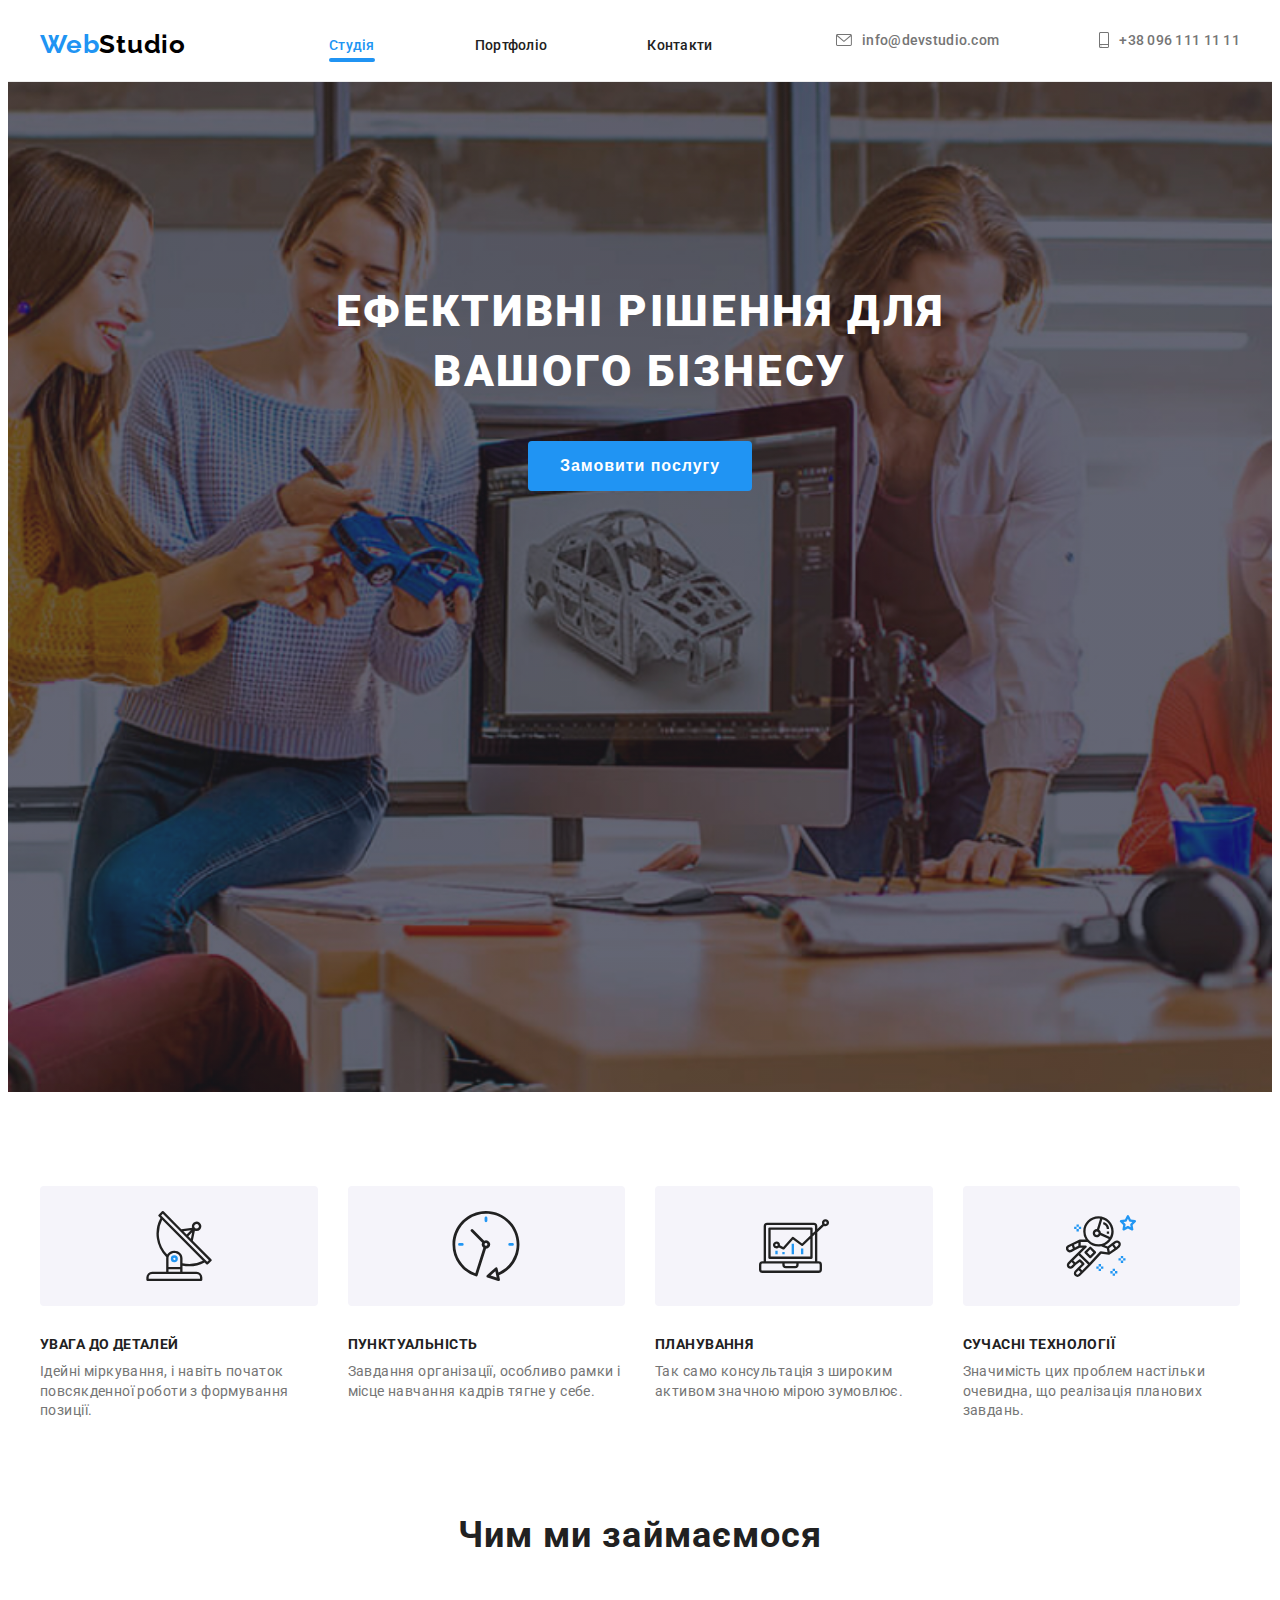
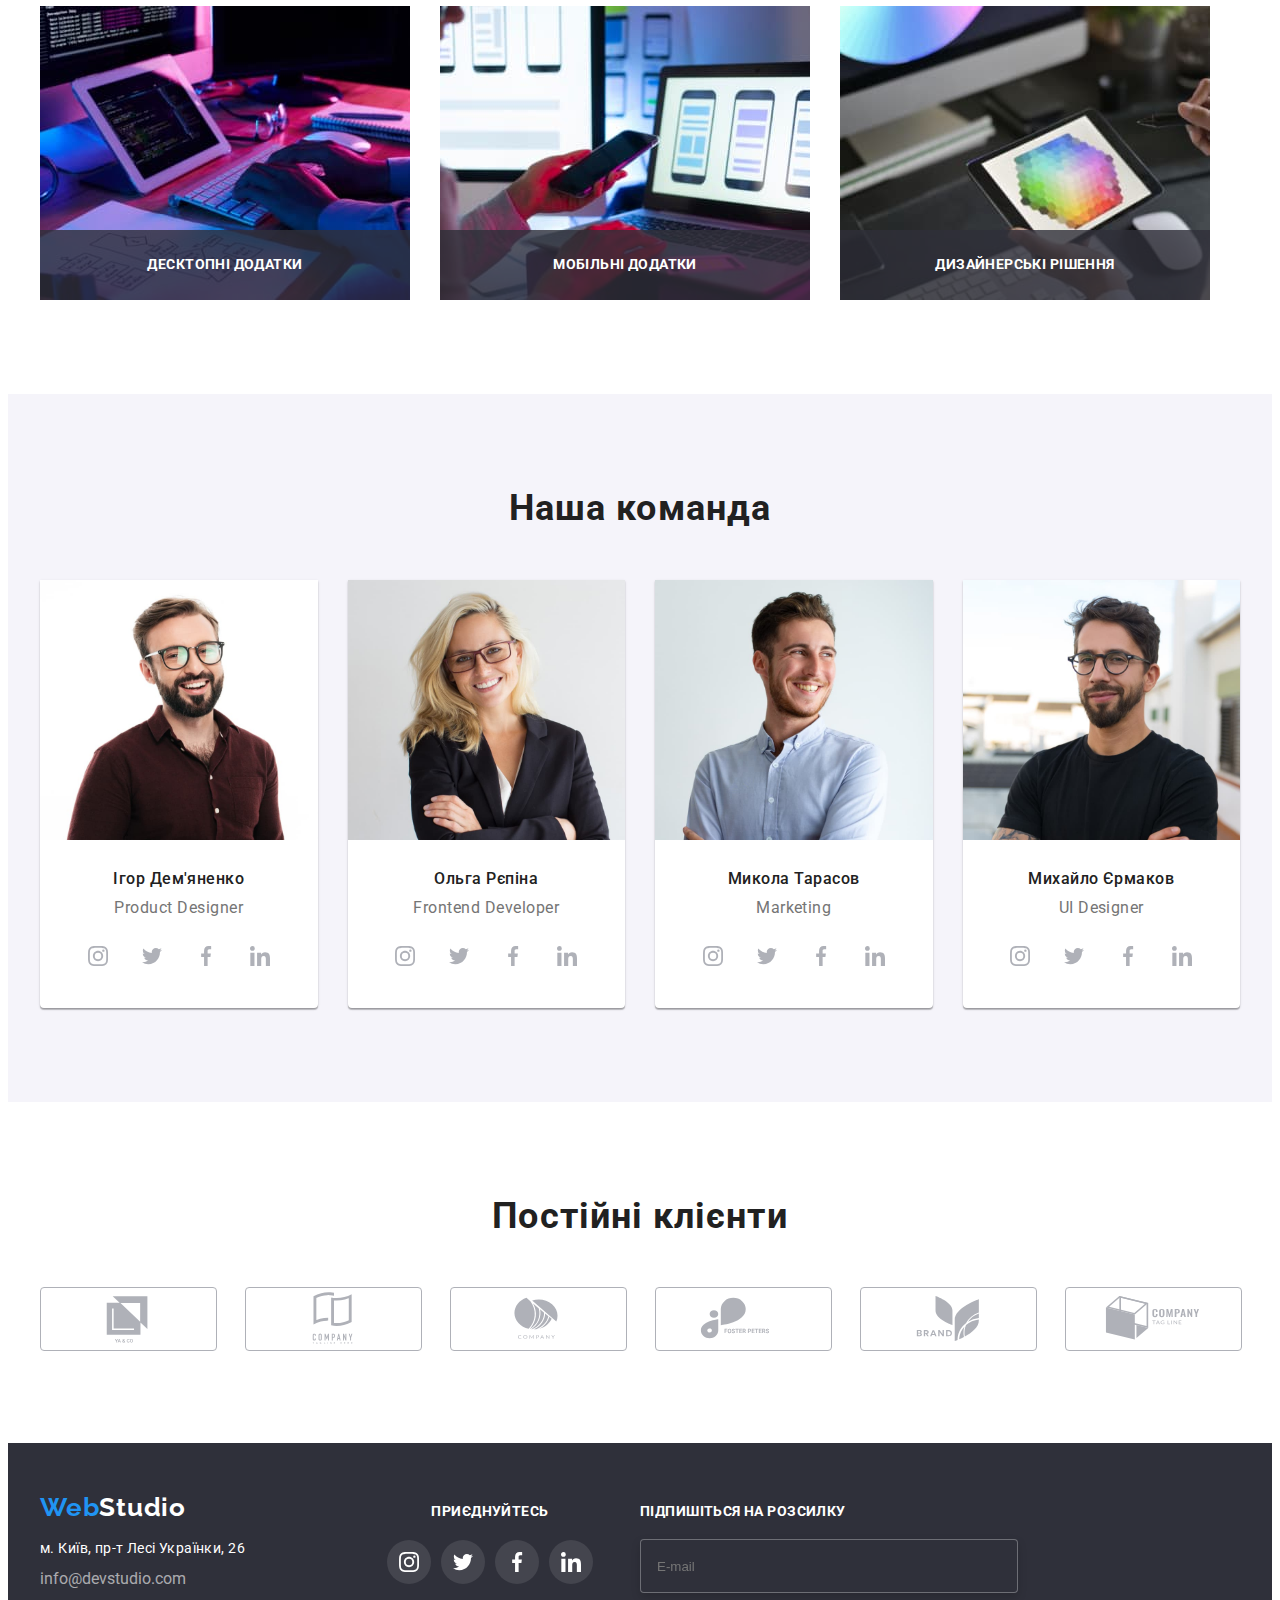
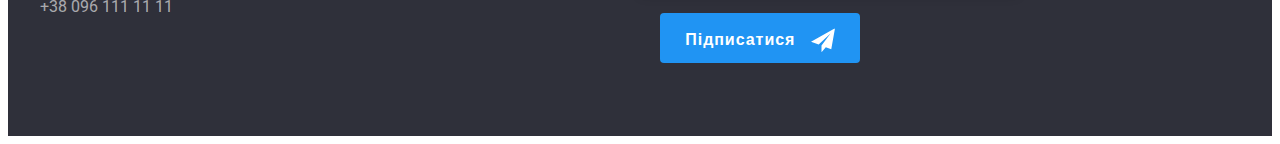
==== commit 029784c1: "section footer" ====
--- a/index.html
+++ b/index.html
@@ -131,7 +131,7 @@
         
         <!--Srction Hero-->
         
-        <!-- <section class="hero">
+        <section class="hero">
         
             <div class="container">
                 
@@ -141,7 +141,7 @@
                 
             </div>
 
-        </section> -->
+        </section>
             
             
         <!--Sections Features-->
--- a/css/main.min.css
+++ b/css/main.min.css
@@ -1 +1 @@
-:root{--primery-text-color: #212121;--secondary-text-color: #757575;--primery-bg-color: #FFFFFF;--secondary-bg-color: #2F303A;--white-bg-color: #F5F5F5;--team-bg-color: #F5F4FA;--primery-accent: hsl(207, 90%, 54%);--header-logo: #000000;--soc-icon: #AFB1B8;--primery-letter-spacing: 0.03em;--secondary-letter-spacing: 0.02em;--anim-slow: 250ms cubic-bezier(0.4, 0, 0.2, 1)}h1,h2,h3,h4,h5,h6,p{margin:0}ul{list-style:none;margin:0;padding:0}img{display:block}.body{font-family:"Roboto",sans-serif;color:var(--primery-text-color)}.span{color:var(--primery-accent)}.link{text-decoration:none;margin-left:50px}.visually-hidden{position:absolute;width:1px;height:1px;margin:-1px;border:0;padding:0;white-space:nowrap;-webkit-clip-path:inset(100%);clip-path:inset(100%);clip:rect(0 0 0 0);overflow:hidden}.container{width:100%;padding-right:15px;padding-left:15px;margin-left:auto;margin-right:auto}@media screen and (width: 480px){.container{width:480px}}@media screen and (min-width: 768px){.container{width:768px}}@media screen and (min-width: 1200px){.container{width:1200px}}.header-container{display:-webkit-box;display:-ms-flexbox;display:flex;-webkit-box-align:center;-ms-flex-align:center;align-items:center}.header{border-bottom:1px solid #ececec;padding-top:21px;padding-bottom:21px}.header-logo{color:var(--header-logo);font-family:"Raleway";font-weight:700;font-size:24px;line-height:1.16;letter-spacing:var(--primery-letter-spacing);margin-left:0}@media screen and (min-width: 1200px){.header-logo{font-size:26px;line-height:1.2;margin-right:93px}}.burger-menu-btn{background-color:rgba(0,0,0,0);border:none;display:-webkit-box;display:-ms-flexbox;display:flex;-webkit-box-align:center;-ms-flex-align:center;align-items:center;-webkit-box-pack:center;-ms-flex-pack:center;justify-content:center;margin-left:auto;z-index:1}@media screen and (min-width: 768px){.burger-menu-btn{display:none}}.burger-menu-open{opacity:0;width:40px;height:40px}.no-scroll .burger-menu-open{opacity:1}.no-scroll .burger-menu-close{display:none}.burger-menu-close{width:40px;height:40px}.mobile-menu{position:fixed;top:0;left:0;width:100%;height:100%;background-color:var(--primery-bg-color);padding:48px 40px;display:-webkit-box;display:-ms-flexbox;display:flex;-webkit-box-orient:vertical;-webkit-box-direction:normal;-ms-flex-direction:column;flex-direction:column}.mobile-menu-nav{margin-bottom:auto;-webkit-column-gap:32px;-moz-column-gap:32px;column-gap:32px}.mobile-menu-nav-item:not(:last-child){margin-bottom:32px}.mobile-menu-nav-link{text-decoration:none;font-weight:500;font-size:40px;line-height:1.17;letter-spacing:var(--secondary-letter-spacing);color:var(--primery-text-color)}.mobile-menu-nav-link:focus{color:var(--primery-accent)}.mobile-menu-contacts{margin-bottom:64px}.mobile-menu-contacts-item:not(:last-child){margin-bottom:32px}.mobile-menu-tel-link{text-decoration:none;font-weight:500;font-size:34px;line-height:1.17;letter-spacing:var(--secondary-letter-spacing);color:var(--primery-accent)}.mobile-menu-mail-link{text-decoration:none;font-weight:500;font-size:24px;line-height:1.16;letter-spacing:var(--secondary-letter-spacing);color:var(--secondary-text-color)}.mobile-menu-soc{text-decoration:none;font-weight:500;font-size:18px;line-height:1.22;letter-spacing:var(--secondary-letter-spacing);display:-webkit-box;display:-ms-flexbox;display:flex;-webkit-box-align:center;-ms-flex-align:center;align-items:center;-ms-flex-wrap:wrap;flex-wrap:wrap;gap:10px}.mobile-menu-soc-link{text-decoration:none;color:var(--primery-accent)}.mobile-menu-soc-item:not(:last-child) .mobile-menu-soc-link{padding-right:10px;border-right:1px solid rgba(33,33,33,.2)}.nav-list{font-weight:500;font-size:14px;line-height:1.15;letter-spacing:var(--secondary-letter-spacing);display:-webkit-box;display:-ms-flexbox;display:flex}@media screen and (max-width: 768px){.nav-list{display:none}}@media screen and (min-width: 1200px){.nav-list{gap:50px}}.nav-list .link{color:var(--primery-text-color)}.link.current{color:var(--primery-accent);position:relative}.link-item{-webkit-transition:color var(--anim-slow);transition:color var(--anim-slow)}.link-item:hover,.link-item:focus{color:var(--primery-accent)}.current::after{content:"";position:absolute;bottom:0;left:0;-webkit-transform:translateY(9px);transform:translateY(9px);width:100%;height:4px;background-color:var(--primery-accent);border-radius:2px}.connect{display:-webkit-box;display:-ms-flexbox;display:flex;-webkit-box-align:center;-ms-flex-align:center;align-items:center;-webkit-transition:color var(--anim-slow);transition:color var(--anim-slow)}.first-link{margin-bottom:10px}.contacts-list{font-weight:500;font-size:14px;line-height:1.15;letter-spacing:var(--secondary-letter-spacing);margin-left:auto;gap:50px;color:var(--secondary-text-color)}@media screen and (max-width: 768px){.contacts-list{display:none}}@media screen and (min-width: 1200px){.contacts-list{display:-webkit-box;display:-ms-flexbox;display:flex;-webkit-box-pack:end;-ms-flex-pack:end;justify-content:end}}.contacts-icon{fill:currentColor;margin-right:10px}.contacts-list .connect{color:var(--secondary-text-color)}.connect:hover,.connect:focus{color:var(--primery-accent)}.hero{background-color:#c4c4c4;background-image:-webkit-gradient(linear, left top, left bottom, from(rgba(47, 48, 58, 0.4)), to(rgba(47, 48, 58, 0.4))),url(../images/bcg-img.jpg);background-image:linear-gradient(rgba(47, 48, 58, 0.4), rgba(47, 48, 58, 0.4)),url(../images/bcg-img.jpg);background-position:center;background-size:cover;padding-top:118px;padding-bottom:118px;margin:0 auto}@media screen and (min-width: 480px){.hero{max-width:100%;height:400px}}@media screen and (min-width: 768px){.hero{width:100%;height:400px}}@media screen and (min-width: 1200px){.hero{width:100%;height:600px;padding-top:200px;padding-bottom:210px}}.hero-title{color:var(--primery-bg-color);font-weight:900;font-size:26px;line-height:1.6;letter-spacing:.06em;text-align:center;text-transform:uppercase;margin-bottom:40px}@media screen and (min-width: 1200px){.hero-title{font-size:44px;line-height:1.35}}.hero-btn{color:var(--primery-bg-color);background-color:var(--primery-accent);font-weight:700;font-size:16px;line-height:1.87;letter-spacing:.06em;cursor:pointer;display:block;margin:auto;border:none;border-radius:4px;padding-top:10px;padding-right:32px;padding-bottom:10px;padding-left:32px;-webkit-transition:color var(--anim-slow),background-color var(--anim-slow);transition:color var(--anim-slow),background-color var(--anim-slow)}.hero-btn:hover,.hero-btn:focus{background-color:#188ce8;-webkit-box-shadow:0px 4px 4px rgba(0,0,0,.15);box-shadow:0px 4px 4px rgba(0,0,0,.15)}.features{padding-top:60px;padding-bottom:60px}@media screen and (min-width: 1200px){.features{padding-top:94px;padding-bottom:94px}}.features__list{-ms-flex-wrap:wrap;flex-wrap:wrap}@media screen and (min-width: 768px){.features__list{display:-webkit-box;display:-ms-flexbox;display:flex;gap:30px;-webkit-box-pack:justify;-ms-flex-pack:justify;justify-content:space-between}}@media screen and (min-width: 1200px){.features__list{display:-webkit-box;display:-ms-flexbox;display:flex;gap:30px;-webkit-box-pack:justify;-ms-flex-pack:justify;justify-content:space-between}}.features__item{width:100%}@media screen and (min-width: 768px){.features__item{width:calc((100% - 30px)/2)}}@media screen and (min-width: 1200px){.features__item{width:calc((100% - 90px)/4)}}.features__title{font-weight:700;font-size:14px;line-height:1.15;letter-spacing:var(--primery-letter-spacing);text-transform:uppercase;margin-bottom:10px}@media screen and (max-width: 768px){.features__title{text-align:center}}.features__text{color:var(--secondary-text-color);font-size:14px;line-height:1.4;letter-spacing:var(--primery-letter-spacing)}@media screen and (max-width: 768px){.features__text{margin-bottom:30px}}.features__icon__item{background-color:var(--team-bg-color);display:-webkit-box;display:-ms-flexbox;display:flex;width:100%;height:120px;margin-bottom:30px;-webkit-box-align:center;-ms-flex-align:center;align-items:center;-webkit-box-pack:center;-ms-flex-pack:center;justify-content:center;border-radius:4px}.work{padding-bottom:94px}@media screen and (max-width: 1200px){.work{display:none}}.work__title{font-size:36px;font-weight:700;letter-spacing:var(--primery-letter-spacing);line-height:1.15;margin-bottom:50px;text-align:center}.work__item{display:-webkit-box;display:-ms-flexbox;display:flex;gap:30px;position:relative}.work__text{position:absolute;bottom:0;width:370px;height:70px;display:-webkit-box;display:-ms-flexbox;display:flex;-webkit-box-align:center;-ms-flex-align:center;align-items:center;-webkit-box-pack:center;-ms-flex-pack:center;justify-content:center;background-color:rgba(47,48,58,.8);color:var(--primery-bg-color);font-weight:700;font-size:14px;line-height:1.14;text-align:center;letter-spacing:var(--primery-letter-spacing);text-transform:uppercase}.team{background-color:var(--team-bg-color);padding-top:60px;padding-bottom:60px}@media screen and (min-width: 1200px){.team{padding-top:94px;padding-bottom:94px}}.team__card{background-color:var(--primery-bg-color);-webkit-box-shadow:0px 1px 3px rgba(0,0,0,.12),0px 1px 1px rgba(0,0,0,.14),0px 2px 1px rgba(0,0,0,.2);box-shadow:0px 1px 3px rgba(0,0,0,.12),0px 1px 1px rgba(0,0,0,.14),0px 2px 1px rgba(0,0,0,.2);border-radius:0px 0px 4px 4px;width:100%}@media screen and (min-width: 768px){.team__card{width:calc((100% - 30px)/2)}}@media screen and (min-width: 1200px){.team__card{width:calc((100% - 90px)/4)}}.team__img{width:100%;margin-bottom:30px}.team__item{-ms-flex-wrap:wrap;flex-wrap:wrap;display:-webkit-box;display:-ms-flexbox;display:flex;-webkit-box-pack:center;-ms-flex-pack:center;justify-content:center;gap:30px}@media screen and (max-width: 768px){.team__item{display:-webkit-box;display:-ms-flexbox;display:flex;gap:30px;-webkit-box-pack:center;-ms-flex-pack:center;justify-content:center}}.team__title{font-weight:700;font-size:28px;line-height:1.17;letter-spacing:var(--primery-letter-spacing);text-align:center;margin-bottom:30px}@media screen and (min-width: 1200px){.team__title{font-size:36px;margin-bottom:50px;line-height:1.15}}.team__name{font-weight:500;font-size:16px;line-height:1.18;letter-spacing:var(--primery-letter-spacing);text-align:center;margin-bottom:10px}.team__text{color:var(--secondary-text-color);font-size:16px;line-height:1.18;letter-spacing:var(--primery-letter-spacing);text-align:center;margin-bottom:16px}.team-soc__list{display:-webkit-box;display:-ms-flexbox;display:flex;-webkit-box-pack:center;-ms-flex-pack:center;justify-content:center;gap:10px;margin-bottom:30px}.team-soc__item{width:44px;height:44px}.team-soc__link{width:100%;height:100%;border-radius:50%;display:-webkit-box;display:-ms-flexbox;display:flex;-webkit-box-align:center;-ms-flex-align:center;align-items:center;-webkit-box-pack:center;-ms-flex-pack:center;justify-content:center;color:var(--soc-icon);-webkit-transition:color var(--anim-slow),background-color var(--anim-slow);transition:color var(--anim-slow),background-color var(--anim-slow)}.team-soc__link:hover,.team-soc__link:focus{background-color:var(--primery-accent);color:var(--primery-bg-color)}.team-soc__icon{fill:currentColor}.clients{padding-top:60px;padding-bottom:60px}@media screen and (min-width: 1200px){.clients{padding-top:94px;padding-bottom:94px}}.clients__title{font-weight:700;margin-bottom:30px;line-height:1.17;font-size:28px;letter-spacing:var(--primery-letter-spacing);text-align:center}@media screen and (min-width: 1200px){.clients__title{margin-bottom:50px;line-height:1.16;font-size:36px}}.clients__list{display:-webkit-box;display:-ms-flexbox;display:flex;-webkit-box-pack:justify;-ms-flex-pack:justify;justify-content:space-between;gap:30px;-ms-flex-wrap:wrap;flex-wrap:wrap}@media screen and (min-width: 768px){.clients__list{display:-webkit-box;display:-ms-flexbox;display:flex;gap:30px;-webkit-box-pack:justify;-ms-flex-pack:justify;justify-content:space-between}}@media screen and (min-width: 1200px){.clients__list{display:-webkit-box;display:-ms-flexbox;display:flex;gap:30px;-webkit-box-pack:justify;-ms-flex-pack:justify;justify-content:space-between}}.clients__item{width:calc((100% - 30px)/2)}@media screen and (min-width: 768px){.clients__item{width:calc((100% - 90px)/3)}}@media screen and (min-width: 1200px){.clients__item{width:calc((100% - 150px)/6)}}.clients__link{width:100%;height:100%;display:-webkit-box;display:-ms-flexbox;display:flex;-webkit-box-align:center;-ms-flex-align:center;align-items:center;-webkit-box-pack:center;-ms-flex-pack:center;justify-content:center;border:1px solid #afb1b8;border-radius:4px;color:var(--soc-icon);-webkit-transition:color var(--anim-slow);transition:color var(--anim-slow)}.clients__link:hover,.clients__link:focus{border-color:var(--primery-accent);color:var(--primery-accent)}.clients__link:focus{outline-color:var(--primery-accent)}.clients__icon{fill:currentColor}.footer{background-color:var(--secondary-bg-color);padding-top:60px;padding-bottom:60px}.footer .footer-list{margin-bottom:60px}.link-footer{text-decoration:none}.footer-item{margin-bottom:9px;text-align:center}.footer-item:last-child{margin-bottom:0}.footer-logo{color:var(--primery-bg-color);font-family:"Raleway";font-weight:700;font-size:24px;line-height:1.16px;letter-spacing:var(--primery-letter-spacing);display:block;margin-bottom:28px;text-align:center}@media screen and (min-width: 1200px){.footer-logo{font-weight:700;font-size:26px;line-height:1.2px;text-align:center;letter-spacing:.03em;display:-webkit-box;display:-ms-flexbox;display:flex}}.adress{color:var(--primery-bg-color);font-family:"Roboto";font-size:14px;line-height:1.7;letter-spacing:var(--primery-letter-spacing);font-style:normal;margin-left:auto}@media screen and (min-width: 1200px){.adress{display:-webkit-box;display:-ms-flexbox;display:flex}}@media screen and (min-width: 1200px){.link-footer{display:-webkit-box;display:-ms-flexbox;display:flex}}.contacts-footer .connection{color:rgba(255,255,255,.6);font-style:normal;margin-left:auto}.contacts-footer{-webkit-transition:color var(--anim-slow);transition:color var(--anim-slow)}.contacts-footer:hover,.contacts-footer:focus{color:var(--primery-accent)}.footer-container{display:-webkit-box;display:-ms-flexbox;display:flex;-webkit-box-align:baseline;-ms-flex-align:baseline;align-items:baseline;-ms-flex-wrap:wrap;flex-wrap:wrap}@media screen and (max-width: 768px){.footer-container{display:block}}@media screen and (min-width: 768px){.contacts{width:50%}}@media screen and (min-width: 1200px){.contacts{width:25%}}@media screen and (min-width: 768px){.contacts-soc{width:50%}}@media screen and (min-width: 1200px){.contacts-soc{width:25%}}.contacts-soc-title{color:var(--primery-bg-color);font-weight:700;font-size:14px;line-height:1.14;letter-spacing:var(--primery-letter-spacing);text-transform:uppercase;margin-bottom:20px;text-align:center}.contacts-soc-list{display:-webkit-box;display:-ms-flexbox;display:flex;gap:10px;-webkit-box-pack:center;-ms-flex-pack:center;justify-content:center;margin-bottom:60px}.contacts-soc-item{width:44px;height:44px}.contacts-soc-link{background-color:rgba(255,255,255,.1);display:-webkit-box;display:-ms-flexbox;display:flex;-webkit-box-align:center;-ms-flex-align:center;align-items:center;-webkit-box-pack:center;-ms-flex-pack:center;justify-content:center;border-radius:50%;width:100%;height:100%;color:var(--primery-bg-color);-webkit-transition:background-color var(--anim-slow);transition:background-color var(--anim-slow)}.contacts-soc-link:hover,.contacts-soc-link:focus{background-color:var(--primery-accent)}.contacts-soc-icon{fill:currentColor}.portfolio-container{padding-top:94px;padding-bottom:94px}.button{display:-webkit-box;display:-ms-flexbox;display:flex;-webkit-box-pack:center;-ms-flex-pack:center;justify-content:center;gap:8px;margin-bottom:50px}.portfolio-button{color:var(--primery-text-color);background-color:var(--team-bg-color);font-weight:500;font-size:16px;line-height:1.62;letter-spacing:var(--primery-letter-spacing);cursor:pointer;border:none;border-radius:4px;padding-top:6px;padding-right:22px;padding-bottom:6px;padding-left:22px;-webkit-transition:color var(--anim-slow),background-color var(--anim-slow),-webkit-box-shadow var(--anim-slow);transition:color var(--anim-slow),background-color var(--anim-slow),-webkit-box-shadow var(--anim-slow);transition:color var(--anim-slow),background-color var(--anim-slow),box-shadow var(--anim-slow);transition:color var(--anim-slow),background-color var(--anim-slow),box-shadow var(--anim-slow),-webkit-box-shadow var(--anim-slow)}.portfolio-button:hover,.portfolio-button:focus{background-color:var(--primery-accent);color:var(--primery-bg-color);-webkit-box-shadow:0px 3px 1px rgba(0,0,0,.1),0px 1px 2px rgba(0,0,0,.08),0px 2px 2px rgba(0,0,0,.12);box-shadow:0px 3px 1px rgba(0,0,0,.1),0px 1px 2px rgba(0,0,0,.08),0px 2px 2px rgba(0,0,0,.12)}.info{display:-webkit-box;display:-ms-flexbox;display:flex;-ms-flex-wrap:wrap;flex-wrap:wrap;gap:30px}.info-wrap{border-bottom:1px solid #eee;border-right:1px solid #eee;border-left:1px solid #eee}.info-card{width:calc((100% - 60px)/3)}.info-img{display:block}.info-title{color:var(--primery-text-color);font-weight:700;font-size:18px;line-height:2;letter-spacing:.06em;padding-top:20px;margin-bottom:4px;margin-left:24px}.info-text{color:var(--secondary-text-color);font-size:16px;line-height:1.87;letter-spacing:var(--primery-letter-spacing);margin-bottom:20px;margin-left:24px}.info-link{text-decoration:none;display:block;-webkit-transition:-webkit-box-shadow var(--anim-slow);transition:-webkit-box-shadow var(--anim-slow);transition:box-shadow var(--anim-slow);transition:box-shadow var(--anim-slow), -webkit-box-shadow var(--anim-slow)}.info-link:hover{-webkit-box-shadow:0px 1px 1px rgba(0,0,0,.12),0px 4px 4px rgba(0,0,0,.06),1px 4px 6px rgba(0,0,0,.16);box-shadow:0px 1px 1px rgba(0,0,0,.12),0px 4px 4px rgba(0,0,0,.06),1px 4px 6px rgba(0,0,0,.16)}.info-move-text{position:absolute;top:0;height:100%;-webkit-transform:translateY(100%);transform:translateY(100%);-webkit-transition:-webkit-transform var(--anim-slow);transition:-webkit-transform var(--anim-slow);transition:transform var(--anim-slow);transition:transform var(--anim-slow), -webkit-transform var(--anim-slow);padding-top:63px;padding-bottom:63px;padding-left:24px;padding-right:24px;color:var(--primery-bg-color);background-color:rgba(33,150,243,.9);font-size:18px;line-height:1.55;letter-spacing:var(--primery-letter-spacing)}.info-link:hover .info-move-text,.info-link:focus .info-move-text{-webkit-transform:translateY(0);transform:translateY(0)}.info-move-wrap{position:relative;overflow:hidden}.backdrop{position:fixed;top:0;width:100%;height:100%;background-color:rgba(0,0,0,.2);-webkit-transition:opacity var(--anim-slow),visibility var(--anim-slow);transition:opacity var(--anim-slow),visibility var(--anim-slow)}.modal{position:absolute;top:50%;left:50%;padding:40px;width:100%;max-width:528px;min-height:581px;background-color:var(--primery-bg-color);-webkit-box-shadow:0px 1px 3px rgba(0,0,0,.12),0px 1px 1px rgba(0,0,0,.14),0px 2px 1px rgba(0,0,0,.2);box-shadow:0px 1px 3px rgba(0,0,0,.12),0px 1px 1px rgba(0,0,0,.14),0px 2px 1px rgba(0,0,0,.2);border-radius:4px;-webkit-transform:translate(-50%, -50%) scaleY(1);transform:translate(-50%, -50%) scaleY(1);-webkit-transition:-webkit-transform var(--anim-slow);transition:-webkit-transform var(--anim-slow);transition:transform var(--anim-slow);transition:transform var(--anim-slow), -webkit-transform var(--anim-slow)}.backdrop.is-hidden .modal{-webkit-transform:translate(-50%, -50%) scaleY(1.5);transform:translate(-50%, -50%) scaleY(1.5)}.modal-close{position:absolute;right:8px;top:8px;width:30px;height:30px;display:-webkit-box;display:-ms-flexbox;display:flex;-webkit-box-align:center;-ms-flex-align:center;align-items:center;-webkit-box-pack:center;-ms-flex-pack:center;justify-content:center;background:#fff;border:1px solid rgba(0,0,0,.1);border-radius:50%;cursor:pointer}.modal-close-icon{color:var(--header-logo);cursor:pointer;-webkit-transition:fill var(--anim-slow);transition:fill var(--anim-slow)}.modal-close-icon:hover{fill:var(--primery-accent)}.is-hidden{opacity:0;visibility:hidden;pointer-events:none}.form-text{color:var(--primery-text-color);font-weight:700;font-size:20px;line-height:1.15;letter-spacing:var(--primery-letter-spacing);text-align:center;margin-bottom:12px}.form-label{display:block;color:var(--secondary-text-color);font-size:12px;line-height:1.16;letter-spacing:.01em;margin-bottom:4px}.form-input{width:100%;max-width:448px;height:40px;border:1px solid rgba(33,33,33,.2);border-radius:4px;outline:rgba(0,0,0,0);-webkit-transition:border-color var(--anim-slow);transition:border-color var(--anim-slow)}.form-input:focus{border-color:var(--primery-accent)}.form-input:focus+.modal-icon{fill:var(--primery-accent)}.input-field{position:relative;margin-bottom:10px}.modal-icon{position:absolute;left:5px;top:50%;-webkit-transform:translateY(-50%);transform:translateY(-50%);margin-left:15px}.modal-comment{width:100%;max-width:448px;height:120px;resize:none;display:block;border:1px solid rgba(33,33,33,.2);border-radius:4px;padding-left:16px;padding-top:12px;-webkit-transition:border-color var(--anim-slow);transition:border-color var(--anim-slow)}.modal-comment:focus{border-color:var(--primery-accent);outline:1px}.modal-comment::-webkit-input-placeholder{color:rgba(117,117,117,.5);font-size:12px;line-height:1.16;letter-spacing:.01em}.modal-comment::-moz-placeholder{color:rgba(117,117,117,.5);font-size:12px;line-height:1.16;letter-spacing:.01em}.modal-comment:-ms-input-placeholder{color:rgba(117,117,117,.5);font-size:12px;line-height:1.16;letter-spacing:.01em}.modal-comment::-ms-input-placeholder{color:rgba(117,117,117,.5);font-size:12px;line-height:1.16;letter-spacing:.01em}.modal-comment::placeholder{color:rgba(117,117,117,.5);font-size:12px;line-height:1.16;letter-spacing:.01em}.btn-submit{display:block;margin:auto;color:var(--primery-bg-color);background-color:var(--primery-accent);border-radius:4px;font-weight:700;font-size:16px;line-height:1.87;letter-spacing:.06em;border:none;cursor:pointer;padding-top:10px;padding-right:52px;padding-bottom:10px;padding-left:52px;-webkit-transition:color var(--anim-slow),background-color var(--anim-slow),-webkit-box-shadow var(--anim-slow);transition:color var(--anim-slow),background-color var(--anim-slow),-webkit-box-shadow var(--anim-slow);transition:color var(--anim-slow),background-color var(--anim-slow),box-shadow var(--anim-slow);transition:color var(--anim-slow),background-color var(--anim-slow),box-shadow var(--anim-slow),-webkit-box-shadow var(--anim-slow)}.btn-submit:hover,.btn-submit:focus{background-color:#188ce8;-webkit-box-shadow:0px 4px 4px rgba(0,0,0,.15);box-shadow:0px 4px 4px rgba(0,0,0,.15)}.check-text{color:var(--secondary-text-color);font-size:14px;line-height:1.71;letter-spacing:var(--primery-letter-spacing);display:-webkit-box;display:-ms-flexbox;display:flex;-webkit-box-align:center;-ms-flex-align:center;align-items:center;-webkit-box-pack:center;-ms-flex-pack:center;justify-content:center;margin-bottom:30px}.check-text span{display:-webkit-box;display:-ms-flexbox;display:flex;-webkit-box-align:center;-ms-flex-align:center;align-items:center;-webkit-box-pack:center;-ms-flex-pack:center;justify-content:center;fill:rgba(0,0,0,0);width:16px;height:15px;border:2px solid var(--primery-text-color);border-radius:2px;margin-right:8px;-webkit-transition:var(--anim-slow);transition:var(--anim-slow)}.modal-check:checked+.check-text span{background-color:var(--primery-accent);fill:var(--primery-bg-color);border:none}.policy-agreed{position:relative;color:var(--primery-accent);font-size:14px;line-height:1.71;letter-spacing:var(--primery-letter-spacing);margin-left:5px;text-decoration:none}.policy-agreed::after{content:"";position:absolute;bottom:0;left:0;-webkit-transform:translateY(-3px);transform:translateY(-3px);width:100%;height:1px;background-color:var(--primery-accent)}.subscribe{width:100%}@media screen and (min-width: 1200px){.subscribe{width:50%}}.subscribe-title{color:var(--primery-bg-color);font-weight:700;font-size:14px;line-height:16px;letter-spacing:var(--primery-letter-spacing);text-transform:uppercase;margin-bottom:20px;text-align:center}.subscribe-input{color:var(--primery-bg-color);background-color:var(--secondary-bg-color);width:100%;height:50px;border:1px solid rgba(255,255,255,.3);-webkit-filter:drop-shadow(0px 4px 4px rgba(0, 0, 0, 0.15));filter:drop-shadow(0px 4px 4px rgba(0, 0, 0, 0.15));border-radius:4px;padding-left:16px;-webkit-transition:var(--anim-slow);transition:var(--anim-slow);margin-bottom:20px}@media screen and (min-width: 1200px){.subscribe-input{width:358px}}.subscribe-input:focus{border-color:var(--primery-accent);outline:none}.subscribe-btn{margin-left:20px;color:#fff;background-color:var(--primery-accent);width:200px;height:50px;font-weight:700;font-size:16px;line-height:1.88;letter-spacing:.06em;border-radius:4px;cursor:pointer;border:none;-webkit-transition:background-color var(--anim-slow),-webkit-box-shadow var(--anim-slow);transition:background-color var(--anim-slow),-webkit-box-shadow var(--anim-slow);transition:background-color var(--anim-slow),box-shadow var(--anim-slow);transition:background-color var(--anim-slow),box-shadow var(--anim-slow),-webkit-box-shadow var(--anim-slow)}@media screen and (max-width: 1200px){.subscribe-btn{display:block;margin:0 auto}}.subscribe-btn:hover,.subscribe-btn:focus{background-color:#188ce8;-webkit-box-shadow:0px 4px 4px rgba(0,0,0,.15);box-shadow:0px 4px 4px rgba(0,0,0,.15)}.icon-send{fill:var(--primery-bg-color);margin-left:10px;-webkit-transition:var(--anim-slow);transition:var(--anim-slow);-webkit-transform:translateY(30%);transform:translateY(30%)}/*# sourceMappingURL=main.min.css.map */+:root{--primery-text-color: #212121;--secondary-text-color: #757575;--primery-bg-color: #FFFFFF;--secondary-bg-color: #2F303A;--white-bg-color: #F5F5F5;--team-bg-color: #F5F4FA;--primery-accent: hsl(207, 90%, 54%);--header-logo: #000000;--soc-icon: #AFB1B8;--primery-letter-spacing: 0.03em;--secondary-letter-spacing: 0.02em;--anim-slow: 250ms cubic-bezier(0.4, 0, 0.2, 1)}h1,h2,h3,h4,h5,h6,p{margin:0}ul{list-style:none;margin:0;padding:0}img{display:block}.body{font-family:"Roboto",sans-serif;color:var(--primery-text-color)}.span{color:var(--primery-accent)}.link{text-decoration:none;margin-left:50px}.visually-hidden{position:absolute;width:1px;height:1px;margin:-1px;border:0;padding:0;white-space:nowrap;-webkit-clip-path:inset(100%);clip-path:inset(100%);clip:rect(0 0 0 0);overflow:hidden}.container{width:100%;padding-right:15px;padding-left:15px;margin-left:auto;margin-right:auto}@media screen and (width: 480px){.container{width:480px}}@media screen and (min-width: 768px){.container{width:768px}}@media screen and (min-width: 1200px){.container{width:1200px}}.header-container{display:-webkit-box;display:-ms-flexbox;display:flex;-webkit-box-align:center;-ms-flex-align:center;align-items:center}.header{border-bottom:1px solid #ececec;padding-top:21px;padding-bottom:21px}.header-logo{color:var(--header-logo);font-family:"Raleway";font-weight:700;font-size:24px;line-height:1.16;letter-spacing:var(--primery-letter-spacing);margin-left:0}@media screen and (min-width: 1200px){.header-logo{font-size:26px;line-height:1.2;margin-right:93px}}.burger-menu-btn{background-color:rgba(0,0,0,0);border:none;display:-webkit-box;display:-ms-flexbox;display:flex;-webkit-box-align:center;-ms-flex-align:center;align-items:center;-webkit-box-pack:center;-ms-flex-pack:center;justify-content:center;margin-left:auto;z-index:1}@media screen and (min-width: 768px){.burger-menu-btn{display:none}}.burger-menu-open{opacity:0;width:40px;height:40px}.no-scroll .burger-menu-open{opacity:1}.no-scroll .burger-menu-close{display:none}.burger-menu-close{width:40px;height:40px}.mobile-menu{position:fixed;top:0;left:0;width:100%;height:100%;background-color:var(--primery-bg-color);padding:48px 40px;display:-webkit-box;display:-ms-flexbox;display:flex;-webkit-box-orient:vertical;-webkit-box-direction:normal;-ms-flex-direction:column;flex-direction:column}.mobile-menu-nav{margin-bottom:auto;-webkit-column-gap:32px;-moz-column-gap:32px;column-gap:32px}.mobile-menu-nav-item:not(:last-child){margin-bottom:32px}.mobile-menu-nav-link{text-decoration:none;font-weight:500;font-size:40px;line-height:1.17;letter-spacing:var(--secondary-letter-spacing);color:var(--primery-text-color)}.mobile-menu-nav-link:focus{color:var(--primery-accent)}.mobile-menu-contacts{margin-bottom:64px}.mobile-menu-contacts-item:not(:last-child){margin-bottom:32px}.mobile-menu-tel-link{text-decoration:none;font-weight:500;font-size:34px;line-height:1.17;letter-spacing:var(--secondary-letter-spacing);color:var(--primery-accent)}.mobile-menu-mail-link{text-decoration:none;font-weight:500;font-size:24px;line-height:1.16;letter-spacing:var(--secondary-letter-spacing);color:var(--secondary-text-color)}.mobile-menu-soc{text-decoration:none;font-weight:500;font-size:18px;line-height:1.22;letter-spacing:var(--secondary-letter-spacing);display:-webkit-box;display:-ms-flexbox;display:flex;-webkit-box-align:center;-ms-flex-align:center;align-items:center;-ms-flex-wrap:wrap;flex-wrap:wrap;gap:10px}.mobile-menu-soc-link{text-decoration:none;color:var(--primery-accent)}.mobile-menu-soc-item:not(:last-child) .mobile-menu-soc-link{padding-right:10px;border-right:1px solid rgba(33,33,33,.2)}.nav-list{font-weight:500;font-size:14px;line-height:1.15;letter-spacing:var(--secondary-letter-spacing);display:-webkit-box;display:-ms-flexbox;display:flex}@media screen and (max-width: 768px){.nav-list{display:none}}@media screen and (min-width: 1200px){.nav-list{gap:50px}}.nav-list .link{color:var(--primery-text-color)}.link.current{color:var(--primery-accent);position:relative}.link-item{-webkit-transition:color var(--anim-slow);transition:color var(--anim-slow)}.link-item:hover,.link-item:focus{color:var(--primery-accent)}.current::after{content:"";position:absolute;bottom:0;left:0;-webkit-transform:translateY(9px);transform:translateY(9px);width:100%;height:4px;background-color:var(--primery-accent);border-radius:2px}.connect{display:-webkit-box;display:-ms-flexbox;display:flex;-webkit-box-align:center;-ms-flex-align:center;align-items:center;-webkit-transition:color var(--anim-slow);transition:color var(--anim-slow)}.first-link{margin-bottom:10px}.contacts-list{font-weight:500;font-size:14px;line-height:1.15;letter-spacing:var(--secondary-letter-spacing);margin-left:auto;gap:50px;color:var(--secondary-text-color)}@media screen and (max-width: 768px){.contacts-list{display:none}}@media screen and (min-width: 1200px){.contacts-list{display:-webkit-box;display:-ms-flexbox;display:flex;-webkit-box-pack:end;-ms-flex-pack:end;justify-content:end}}.contacts-icon{fill:currentColor;margin-right:10px}.contacts-list .connect{color:var(--secondary-text-color)}.connect:hover,.connect:focus{color:var(--primery-accent)}.hero{background-color:#c4c4c4;background-image:-webkit-gradient(linear, left top, left bottom, from(rgba(47, 48, 58, 0.4)), to(rgba(47, 48, 58, 0.4))),url(../images/bcg-img.jpg);background-image:linear-gradient(rgba(47, 48, 58, 0.4), rgba(47, 48, 58, 0.4)),url(../images/bcg-img.jpg);background-position:center;background-size:cover;padding-top:118px;padding-bottom:118px;margin:0 auto}@media screen and (min-width: 480px){.hero{max-width:100%;height:400px}}@media screen and (min-width: 768px){.hero{width:100%;height:400px}}@media screen and (min-width: 1200px){.hero{width:100%;height:600px;padding-top:200px;padding-bottom:210px}}.hero-title{color:var(--primery-bg-color);font-weight:900;font-size:26px;line-height:1.6;letter-spacing:.06em;text-align:center;text-transform:uppercase;margin-bottom:40px}@media screen and (min-width: 1200px){.hero-title{font-size:44px;line-height:1.35}}.hero-btn{color:var(--primery-bg-color);background-color:var(--primery-accent);font-weight:700;font-size:16px;line-height:1.87;letter-spacing:.06em;cursor:pointer;display:block;margin:auto;border:none;border-radius:4px;padding-top:10px;padding-right:32px;padding-bottom:10px;padding-left:32px;-webkit-transition:color var(--anim-slow),background-color var(--anim-slow);transition:color var(--anim-slow),background-color var(--anim-slow)}.hero-btn:hover,.hero-btn:focus{background-color:#188ce8;-webkit-box-shadow:0px 4px 4px rgba(0,0,0,.15);box-shadow:0px 4px 4px rgba(0,0,0,.15)}.features{padding-top:60px;padding-bottom:60px}@media screen and (min-width: 1200px){.features{padding-top:94px;padding-bottom:94px}}.features__list{-ms-flex-wrap:wrap;flex-wrap:wrap}@media screen and (min-width: 768px){.features__list{display:-webkit-box;display:-ms-flexbox;display:flex;gap:30px;-webkit-box-pack:justify;-ms-flex-pack:justify;justify-content:space-between}}@media screen and (min-width: 1200px){.features__list{display:-webkit-box;display:-ms-flexbox;display:flex;gap:30px;-webkit-box-pack:justify;-ms-flex-pack:justify;justify-content:space-between}}.features__item{width:100%}@media screen and (min-width: 768px){.features__item{width:calc((100% - 30px)/2)}}@media screen and (min-width: 1200px){.features__item{width:calc((100% - 90px)/4)}}.features__title{font-weight:700;font-size:14px;line-height:1.15;letter-spacing:var(--primery-letter-spacing);text-transform:uppercase;margin-bottom:10px}@media screen and (max-width: 768px){.features__title{text-align:center}}.features__text{color:var(--secondary-text-color);font-size:14px;line-height:1.4;letter-spacing:var(--primery-letter-spacing)}@media screen and (max-width: 768px){.features__text{margin-bottom:30px}}.features__icon__item{background-color:var(--team-bg-color);display:-webkit-box;display:-ms-flexbox;display:flex;width:100%;height:120px;margin-bottom:30px;-webkit-box-align:center;-ms-flex-align:center;align-items:center;-webkit-box-pack:center;-ms-flex-pack:center;justify-content:center;border-radius:4px}.work{padding-bottom:94px}@media screen and (max-width: 1200px){.work{display:none}}.work__title{font-size:36px;font-weight:700;letter-spacing:var(--primery-letter-spacing);line-height:1.15;margin-bottom:50px;text-align:center}.work__item{display:-webkit-box;display:-ms-flexbox;display:flex;gap:30px;position:relative}.work__text{position:absolute;bottom:0;width:370px;height:70px;display:-webkit-box;display:-ms-flexbox;display:flex;-webkit-box-align:center;-ms-flex-align:center;align-items:center;-webkit-box-pack:center;-ms-flex-pack:center;justify-content:center;background-color:rgba(47,48,58,.8);color:var(--primery-bg-color);font-weight:700;font-size:14px;line-height:1.14;text-align:center;letter-spacing:var(--primery-letter-spacing);text-transform:uppercase}.team{background-color:var(--team-bg-color);padding-top:60px;padding-bottom:60px}@media screen and (min-width: 1200px){.team{padding-top:94px;padding-bottom:94px}}.team__card{background-color:var(--primery-bg-color);-webkit-box-shadow:0px 1px 3px rgba(0,0,0,.12),0px 1px 1px rgba(0,0,0,.14),0px 2px 1px rgba(0,0,0,.2);box-shadow:0px 1px 3px rgba(0,0,0,.12),0px 1px 1px rgba(0,0,0,.14),0px 2px 1px rgba(0,0,0,.2);border-radius:0px 0px 4px 4px;width:100%}@media screen and (min-width: 768px){.team__card{width:calc((100% - 30px)/2)}}@media screen and (min-width: 1200px){.team__card{width:calc((100% - 90px)/4)}}.team__img{width:100%;margin-bottom:30px}.team__item{-ms-flex-wrap:wrap;flex-wrap:wrap;display:-webkit-box;display:-ms-flexbox;display:flex;-webkit-box-pack:center;-ms-flex-pack:center;justify-content:center;gap:30px}@media screen and (max-width: 768px){.team__item{display:-webkit-box;display:-ms-flexbox;display:flex;gap:30px;-webkit-box-pack:center;-ms-flex-pack:center;justify-content:center}}.team__title{font-weight:700;font-size:28px;line-height:1.17;letter-spacing:var(--primery-letter-spacing);text-align:center;margin-bottom:30px}@media screen and (min-width: 1200px){.team__title{font-size:36px;margin-bottom:50px;line-height:1.15}}.team__name{font-weight:500;font-size:16px;line-height:1.18;letter-spacing:var(--primery-letter-spacing);text-align:center;margin-bottom:10px}.team__text{color:var(--secondary-text-color);font-size:16px;line-height:1.18;letter-spacing:var(--primery-letter-spacing);text-align:center;margin-bottom:16px}.team-soc__list{display:-webkit-box;display:-ms-flexbox;display:flex;-webkit-box-pack:center;-ms-flex-pack:center;justify-content:center;gap:10px;margin-bottom:30px}.team-soc__item{width:44px;height:44px}.team-soc__link{width:100%;height:100%;border-radius:50%;display:-webkit-box;display:-ms-flexbox;display:flex;-webkit-box-align:center;-ms-flex-align:center;align-items:center;-webkit-box-pack:center;-ms-flex-pack:center;justify-content:center;color:var(--soc-icon);-webkit-transition:color var(--anim-slow),background-color var(--anim-slow);transition:color var(--anim-slow),background-color var(--anim-slow)}.team-soc__link:hover,.team-soc__link:focus{background-color:var(--primery-accent);color:var(--primery-bg-color)}.team-soc__icon{fill:currentColor}.clients{padding-top:60px;padding-bottom:60px}@media screen and (min-width: 1200px){.clients{padding-top:94px;padding-bottom:94px}}.clients__title{font-weight:700;margin-bottom:30px;line-height:1.17;font-size:28px;letter-spacing:var(--primery-letter-spacing);text-align:center}@media screen and (min-width: 1200px){.clients__title{margin-bottom:50px;line-height:1.16;font-size:36px}}.clients__list{display:-webkit-box;display:-ms-flexbox;display:flex;-webkit-box-pack:justify;-ms-flex-pack:justify;justify-content:space-between;gap:30px;-ms-flex-wrap:wrap;flex-wrap:wrap}@media screen and (min-width: 768px){.clients__list{display:-webkit-box;display:-ms-flexbox;display:flex;gap:30px;-webkit-box-pack:justify;-ms-flex-pack:justify;justify-content:space-between}}@media screen and (min-width: 1200px){.clients__list{display:-webkit-box;display:-ms-flexbox;display:flex;gap:30px;-webkit-box-pack:justify;-ms-flex-pack:justify;justify-content:space-between}}.clients__item{width:calc((100% - 30px)/2)}@media screen and (min-width: 768px){.clients__item{width:calc((100% - 90px)/3)}}@media screen and (min-width: 1200px){.clients__item{width:calc((100% - 150px)/6)}}.clients__link{width:100%;height:100%;display:-webkit-box;display:-ms-flexbox;display:flex;-webkit-box-align:center;-ms-flex-align:center;align-items:center;-webkit-box-pack:center;-ms-flex-pack:center;justify-content:center;border:1px solid #afb1b8;border-radius:4px;color:var(--soc-icon);-webkit-transition:color var(--anim-slow);transition:color var(--anim-slow)}.clients__link:hover,.clients__link:focus{border-color:var(--primery-accent);color:var(--primery-accent)}.clients__link:focus{outline-color:var(--primery-accent)}.clients__icon{fill:currentColor}.footer{background-color:var(--secondary-bg-color);padding-top:60px;padding-bottom:60px}.footer .footer-list{margin-bottom:60px}.link-footer{text-decoration:none}.footer-item{margin-bottom:9px;text-align:center}.footer-item:last-child{margin-bottom:0}.footer-logo{color:var(--primery-bg-color);font-family:"Raleway";font-weight:700;font-size:24px;line-height:1.16px;letter-spacing:var(--primery-letter-spacing);display:block;margin-bottom:28px;text-align:center}@media screen and (min-width: 1200px){.footer-logo{font-weight:700;font-size:26px;line-height:1.2px;text-align:center;letter-spacing:.03em;display:-webkit-box;display:-ms-flexbox;display:flex}}.adress{color:var(--primery-bg-color);font-family:"Roboto";font-size:14px;line-height:1.7;letter-spacing:var(--primery-letter-spacing);font-style:normal;margin-left:auto}@media screen and (min-width: 1200px){.adress{display:-webkit-box;display:-ms-flexbox;display:flex}}@media screen and (min-width: 1200px){.link-footer{display:-webkit-box;display:-ms-flexbox;display:flex}}.contacts-footer .connection{color:rgba(255,255,255,.6);font-style:normal;margin-left:auto}.contacts-footer{-webkit-transition:color var(--anim-slow);transition:color var(--anim-slow)}.contacts-footer:hover,.contacts-footer:focus{color:var(--primery-accent)}.footer-container{display:-webkit-box;display:-ms-flexbox;display:flex;-webkit-box-align:baseline;-ms-flex-align:baseline;align-items:baseline;-ms-flex-wrap:wrap;flex-wrap:wrap}@media screen and (max-width: 768px){.footer-container{display:block}}@media screen and (min-width: 768px){.contacts{width:50%}}@media screen and (min-width: 1200px){.contacts{width:25%}}@media screen and (min-width: 768px){.contacts-soc{width:50%}}@media screen and (min-width: 1200px){.contacts-soc{width:25%}}.contacts-soc-title{color:var(--primery-bg-color);font-weight:700;font-size:14px;line-height:1.14;letter-spacing:var(--primery-letter-spacing);text-transform:uppercase;margin-bottom:20px;text-align:center}.contacts-soc-list{display:-webkit-box;display:-ms-flexbox;display:flex;gap:10px;-webkit-box-pack:center;-ms-flex-pack:center;justify-content:center;margin-bottom:60px}.contacts-soc-item{width:44px;height:44px}.contacts-soc-link{background-color:rgba(255,255,255,.1);display:-webkit-box;display:-ms-flexbox;display:flex;-webkit-box-align:center;-ms-flex-align:center;align-items:center;-webkit-box-pack:center;-ms-flex-pack:center;justify-content:center;border-radius:50%;width:100%;height:100%;color:var(--primery-bg-color);-webkit-transition:background-color var(--anim-slow);transition:background-color var(--anim-slow)}.contacts-soc-link:hover,.contacts-soc-link:focus{background-color:var(--primery-accent)}.contacts-soc-icon{fill:currentColor}.portfolio-container{padding-top:94px;padding-bottom:94px}.button{display:-webkit-box;display:-ms-flexbox;display:flex;-webkit-box-pack:center;-ms-flex-pack:center;justify-content:center;gap:8px;margin-bottom:50px}.portfolio-button{color:var(--primery-text-color);background-color:var(--team-bg-color);font-weight:500;font-size:16px;line-height:1.62;letter-spacing:var(--primery-letter-spacing);cursor:pointer;border:none;border-radius:4px;padding-top:6px;padding-right:22px;padding-bottom:6px;padding-left:22px;-webkit-transition:color var(--anim-slow),background-color var(--anim-slow),-webkit-box-shadow var(--anim-slow);transition:color var(--anim-slow),background-color var(--anim-slow),-webkit-box-shadow var(--anim-slow);transition:color var(--anim-slow),background-color var(--anim-slow),box-shadow var(--anim-slow);transition:color var(--anim-slow),background-color var(--anim-slow),box-shadow var(--anim-slow),-webkit-box-shadow var(--anim-slow)}.portfolio-button:hover,.portfolio-button:focus{background-color:var(--primery-accent);color:var(--primery-bg-color);-webkit-box-shadow:0px 3px 1px rgba(0,0,0,.1),0px 1px 2px rgba(0,0,0,.08),0px 2px 2px rgba(0,0,0,.12);box-shadow:0px 3px 1px rgba(0,0,0,.1),0px 1px 2px rgba(0,0,0,.08),0px 2px 2px rgba(0,0,0,.12)}.info{display:-webkit-box;display:-ms-flexbox;display:flex;-ms-flex-wrap:wrap;flex-wrap:wrap;gap:30px}.info-wrap{border-bottom:1px solid #eee;border-right:1px solid #eee;border-left:1px solid #eee}.info-card{width:calc((100% - 60px)/3)}.info-img{display:block}.info-title{color:var(--primery-text-color);font-weight:700;font-size:18px;line-height:2;letter-spacing:.06em;padding-top:20px;margin-bottom:4px;margin-left:24px}.info-text{color:var(--secondary-text-color);font-size:16px;line-height:1.87;letter-spacing:var(--primery-letter-spacing);margin-bottom:20px;margin-left:24px}.info-link{text-decoration:none;display:block;-webkit-transition:-webkit-box-shadow var(--anim-slow);transition:-webkit-box-shadow var(--anim-slow);transition:box-shadow var(--anim-slow);transition:box-shadow var(--anim-slow), -webkit-box-shadow var(--anim-slow)}.info-link:hover{-webkit-box-shadow:0px 1px 1px rgba(0,0,0,.12),0px 4px 4px rgba(0,0,0,.06),1px 4px 6px rgba(0,0,0,.16);box-shadow:0px 1px 1px rgba(0,0,0,.12),0px 4px 4px rgba(0,0,0,.06),1px 4px 6px rgba(0,0,0,.16)}.info-move-text{position:absolute;top:0;height:100%;-webkit-transform:translateY(100%);transform:translateY(100%);-webkit-transition:-webkit-transform var(--anim-slow);transition:-webkit-transform var(--anim-slow);transition:transform var(--anim-slow);transition:transform var(--anim-slow), -webkit-transform var(--anim-slow);padding-top:63px;padding-bottom:63px;padding-left:24px;padding-right:24px;color:var(--primery-bg-color);background-color:rgba(33,150,243,.9);font-size:18px;line-height:1.55;letter-spacing:var(--primery-letter-spacing)}.info-link:hover .info-move-text,.info-link:focus .info-move-text{-webkit-transform:translateY(0);transform:translateY(0)}.info-move-wrap{position:relative;overflow:hidden}.backdrop{position:fixed;top:0;width:100%;height:100%;background-color:rgba(0,0,0,.2);-webkit-transition:opacity var(--anim-slow),visibility var(--anim-slow);transition:opacity var(--anim-slow),visibility var(--anim-slow)}.modal{position:absolute;top:50%;left:50%;padding:40px;width:100%;max-width:528px;min-height:581px;background-color:var(--primery-bg-color);-webkit-box-shadow:0px 1px 3px rgba(0,0,0,.12),0px 1px 1px rgba(0,0,0,.14),0px 2px 1px rgba(0,0,0,.2);box-shadow:0px 1px 3px rgba(0,0,0,.12),0px 1px 1px rgba(0,0,0,.14),0px 2px 1px rgba(0,0,0,.2);border-radius:4px;-webkit-transform:translate(-50%, -50%) scaleY(1);transform:translate(-50%, -50%) scaleY(1);-webkit-transition:-webkit-transform var(--anim-slow);transition:-webkit-transform var(--anim-slow);transition:transform var(--anim-slow);transition:transform var(--anim-slow), -webkit-transform var(--anim-slow)}.backdrop.is-hidden .modal{-webkit-transform:translate(-50%, -50%) scaleY(1.5);transform:translate(-50%, -50%) scaleY(1.5)}.modal-close{position:absolute;right:8px;top:8px;width:30px;height:30px;display:-webkit-box;display:-ms-flexbox;display:flex;-webkit-box-align:center;-ms-flex-align:center;align-items:center;-webkit-box-pack:center;-ms-flex-pack:center;justify-content:center;background:#fff;border:1px solid rgba(0,0,0,.1);border-radius:50%;cursor:pointer}.modal-close-icon{color:var(--header-logo);cursor:pointer;-webkit-transition:fill var(--anim-slow);transition:fill var(--anim-slow)}.modal-close-icon:hover{fill:var(--primery-accent)}.is-hidden{opacity:0;visibility:hidden;pointer-events:none}.form-text{color:var(--primery-text-color);font-weight:700;font-size:20px;line-height:1.15;letter-spacing:var(--primery-letter-spacing);text-align:center;margin-bottom:12px}.form-label{display:block;color:var(--secondary-text-color);font-size:12px;line-height:1.16;letter-spacing:.01em;margin-bottom:4px}.form-input{width:100%;max-width:448px;height:40px;border:1px solid rgba(33,33,33,.2);border-radius:4px;outline:rgba(0,0,0,0);-webkit-transition:border-color var(--anim-slow);transition:border-color var(--anim-slow)}.form-input:focus{border-color:var(--primery-accent)}.form-input:focus+.modal-icon{fill:var(--primery-accent)}.input-field{position:relative;margin-bottom:10px}.modal-icon{position:absolute;left:5px;top:50%;-webkit-transform:translateY(-50%);transform:translateY(-50%);margin-left:15px}.modal-comment{width:100%;max-width:448px;height:120px;resize:none;display:block;border:1px solid rgba(33,33,33,.2);border-radius:4px;padding-left:16px;padding-top:12px;-webkit-transition:border-color var(--anim-slow);transition:border-color var(--anim-slow)}.modal-comment:focus{border-color:var(--primery-accent);outline:1px}.modal-comment::-webkit-input-placeholder{color:rgba(117,117,117,.5);font-size:12px;line-height:1.16;letter-spacing:.01em}.modal-comment::-moz-placeholder{color:rgba(117,117,117,.5);font-size:12px;line-height:1.16;letter-spacing:.01em}.modal-comment:-ms-input-placeholder{color:rgba(117,117,117,.5);font-size:12px;line-height:1.16;letter-spacing:.01em}.modal-comment::-ms-input-placeholder{color:rgba(117,117,117,.5);font-size:12px;line-height:1.16;letter-spacing:.01em}.modal-comment::placeholder{color:rgba(117,117,117,.5);font-size:12px;line-height:1.16;letter-spacing:.01em}.btn-submit{display:block;margin:auto;color:var(--primery-bg-color);background-color:var(--primery-accent);border-radius:4px;font-weight:700;font-size:16px;line-height:1.87;letter-spacing:.06em;border:none;cursor:pointer;padding-top:10px;padding-right:52px;padding-bottom:10px;padding-left:52px;-webkit-transition:color var(--anim-slow),background-color var(--anim-slow),-webkit-box-shadow var(--anim-slow);transition:color var(--anim-slow),background-color var(--anim-slow),-webkit-box-shadow var(--anim-slow);transition:color var(--anim-slow),background-color var(--anim-slow),box-shadow var(--anim-slow);transition:color var(--anim-slow),background-color var(--anim-slow),box-shadow var(--anim-slow),-webkit-box-shadow var(--anim-slow)}.btn-submit:hover,.btn-submit:focus{background-color:#188ce8;-webkit-box-shadow:0px 4px 4px rgba(0,0,0,.15);box-shadow:0px 4px 4px rgba(0,0,0,.15)}.check-text{color:var(--secondary-text-color);font-size:14px;line-height:1.71;letter-spacing:var(--primery-letter-spacing);display:-webkit-box;display:-ms-flexbox;display:flex;-webkit-box-align:center;-ms-flex-align:center;align-items:center;-webkit-box-pack:center;-ms-flex-pack:center;justify-content:center;margin-bottom:30px}.check-text span{display:-webkit-box;display:-ms-flexbox;display:flex;-webkit-box-align:center;-ms-flex-align:center;align-items:center;-webkit-box-pack:center;-ms-flex-pack:center;justify-content:center;fill:rgba(0,0,0,0);width:16px;height:15px;border:2px solid var(--primery-text-color);border-radius:2px;margin-right:8px;-webkit-transition:var(--anim-slow);transition:var(--anim-slow)}.modal-check:checked+.check-text span{background-color:var(--primery-accent);fill:var(--primery-bg-color);border:none}.policy-agreed{position:relative;color:var(--primery-accent);font-size:14px;line-height:1.71;letter-spacing:var(--primery-letter-spacing);margin-left:5px;text-decoration:none}.policy-agreed::after{content:"";position:absolute;bottom:0;left:0;-webkit-transform:translateY(-3px);transform:translateY(-3px);width:100%;height:1px;background-color:var(--primery-accent)}.subscribe{width:100%}@media screen and (min-width: 1200px){.subscribe{width:50%}}.subscribe-title{color:var(--primery-bg-color);font-weight:700;font-size:14px;line-height:16px;letter-spacing:var(--primery-letter-spacing);text-transform:uppercase;margin-bottom:20px}@media screen and (max-width: 1200px){.subscribe-title{text-align:center}}.subscribe-input{color:var(--primery-bg-color);background-color:var(--secondary-bg-color);width:100%;height:50px;border:1px solid rgba(255,255,255,.3);-webkit-filter:drop-shadow(0px 4px 4px rgba(0, 0, 0, 0.15));filter:drop-shadow(0px 4px 4px rgba(0, 0, 0, 0.15));border-radius:4px;padding-left:16px;-webkit-transition:var(--anim-slow);transition:var(--anim-slow);margin-bottom:20px}@media screen and (min-width: 1200px){.subscribe-input{width:358px}}.subscribe-input:focus{border-color:var(--primery-accent);outline:none}.subscribe-btn{margin-left:20px;color:#fff;background-color:var(--primery-accent);width:200px;height:50px;font-weight:700;font-size:16px;line-height:1.88;letter-spacing:.06em;border-radius:4px;cursor:pointer;border:none;-webkit-transition:background-color var(--anim-slow),-webkit-box-shadow var(--anim-slow);transition:background-color var(--anim-slow),-webkit-box-shadow var(--anim-slow);transition:background-color var(--anim-slow),box-shadow var(--anim-slow);transition:background-color var(--anim-slow),box-shadow var(--anim-slow),-webkit-box-shadow var(--anim-slow)}@media screen and (max-width: 1200px){.subscribe-btn{display:block;margin:0 auto}}.subscribe-btn:hover,.subscribe-btn:focus{background-color:#188ce8;-webkit-box-shadow:0px 4px 4px rgba(0,0,0,.15);box-shadow:0px 4px 4px rgba(0,0,0,.15)}.icon-send{fill:var(--primery-bg-color);margin-left:10px;-webkit-transition:var(--anim-slow);transition:var(--anim-slow);-webkit-transform:translateY(30%);transform:translateY(30%)}/*# sourceMappingURL=main.min.css.map */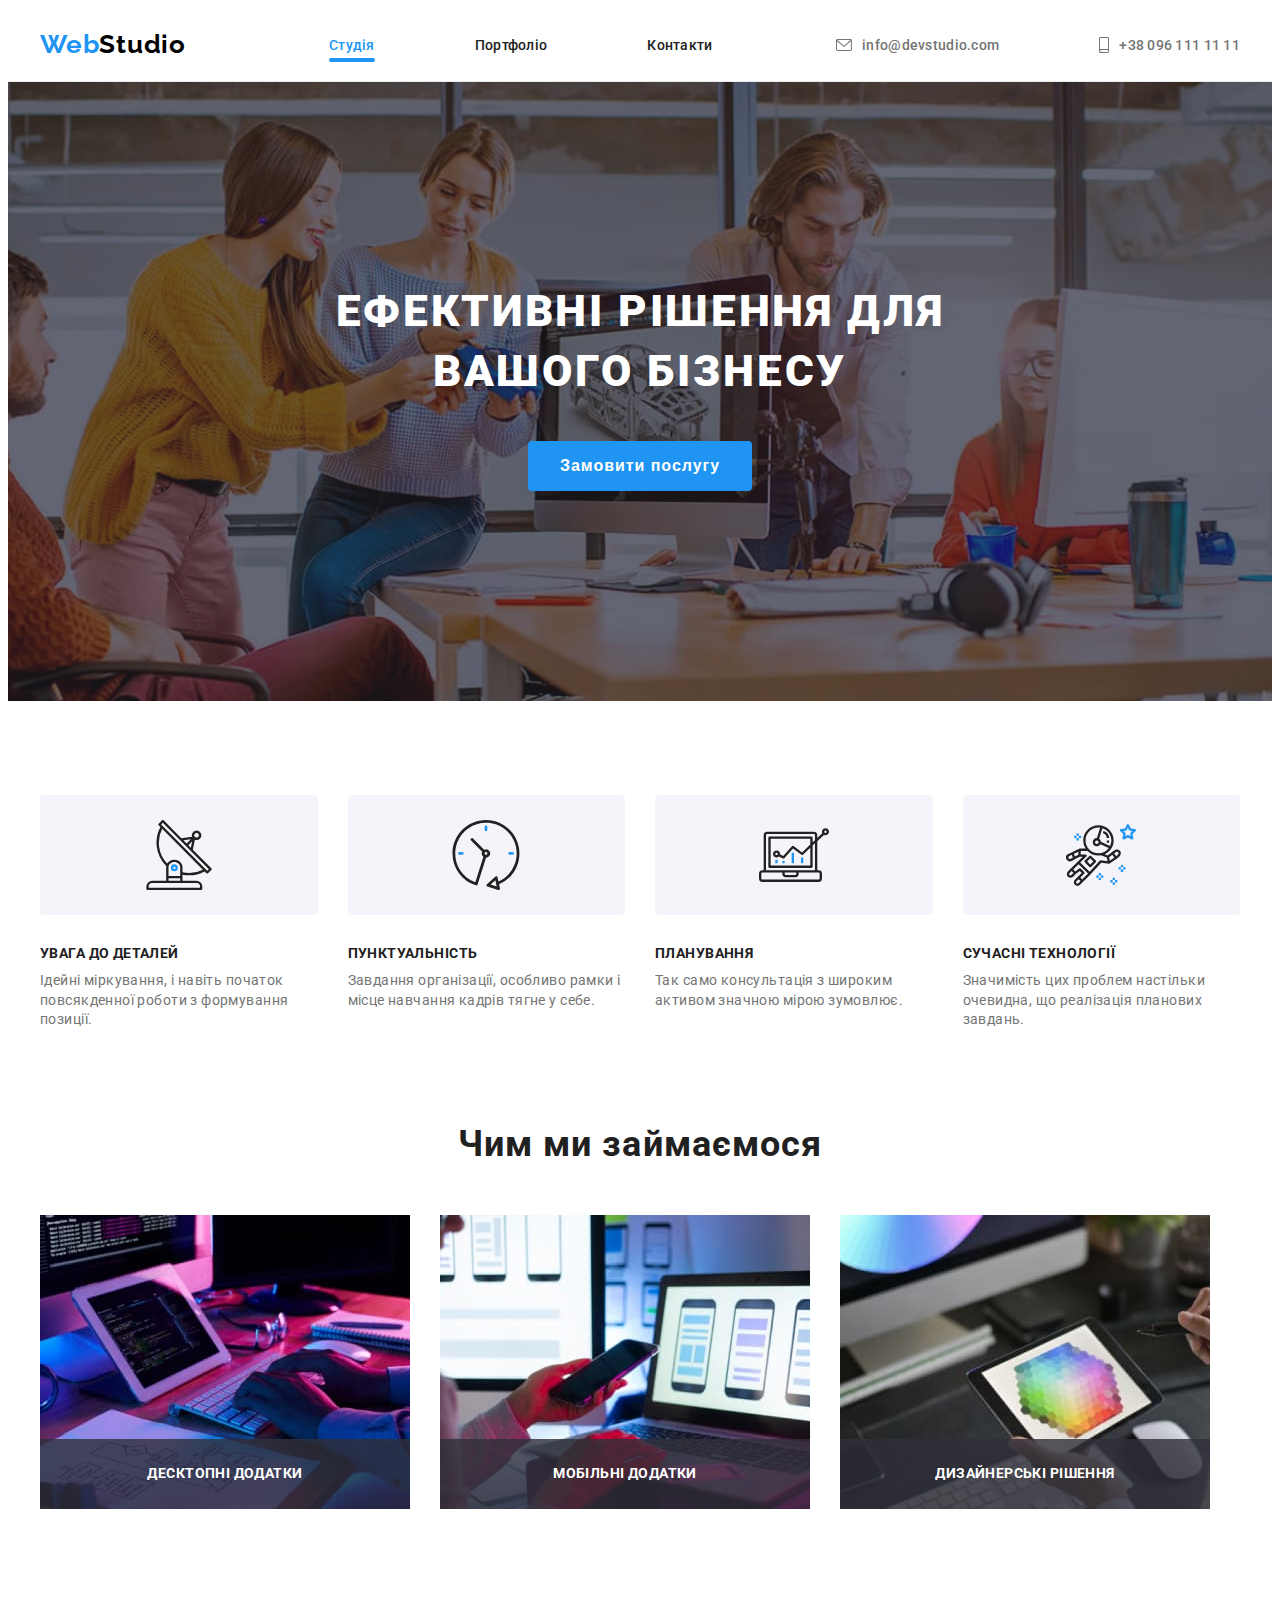
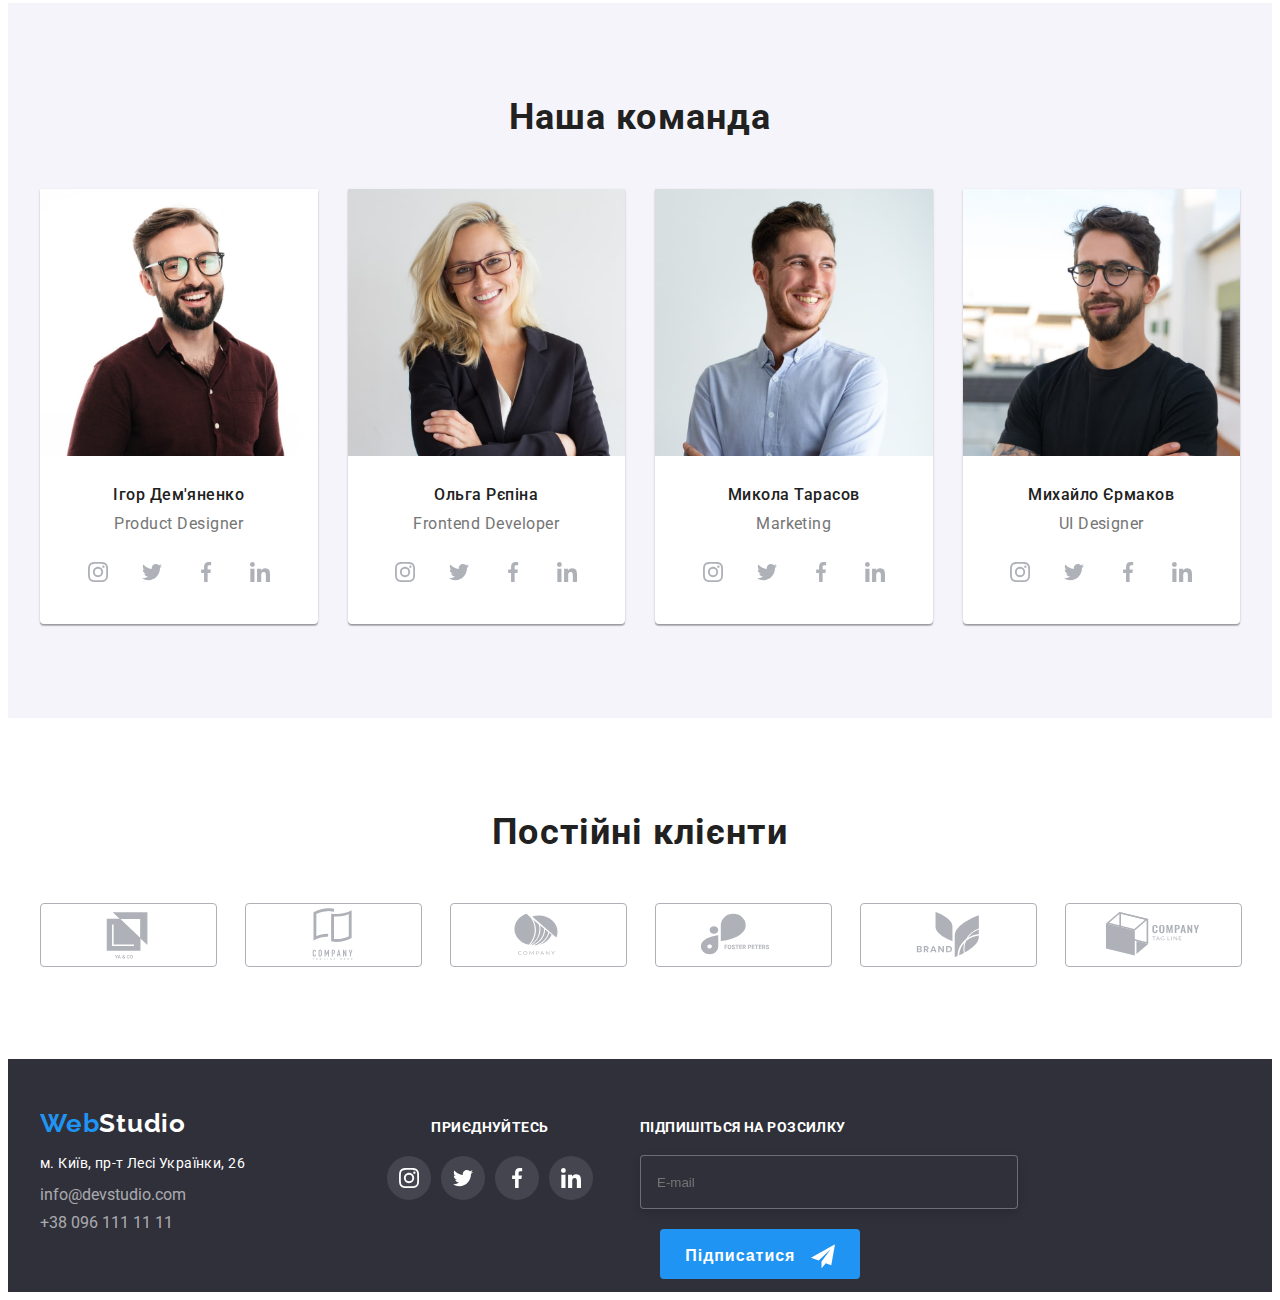
==== commit d3ca2388: "hw-8 final version" ====
--- a/index.html
+++ b/index.html
@@ -254,7 +254,18 @@
                 <ul class="team__item">
                     <li class="team__card">
                         <div class="team-wrap">
-                            <img class="team__img" src="./images/team/img-1.jpg" alt="Ігор Дем'яненко" width="270" height="260">
+                            <picture>
+                                <source media="(min-width: 1200px)" 
+                                srcset="./images/team/img-1_lg.jpg 1x, ./images/team/img-1_lg@2x.jpg 2x" 
+                                type="image/jpeg">
+                                <source media="(min-width: 768px)" 
+                                srcset="./images/team/img-1_md.jpg 1x, ./images/team/img-1_md@2x.jpg 2x" 
+                                type="image/jpeg">
+                                <source media="(max-width: 767px)" 
+                                srcset="./images/team/img-1_sm.jpg 1x, ./images/team/img-1_sm@2x.jpg 2x" 
+                                type="image/jpeg">
+                                <img class="team__img" src="./images/team/img-1_sm.jpg" alt="Ігор Дем'яненко" width="450" height="460" >
+                            </picture>
                             <h3 class="team__name">Ігор Дем'яненко</h3>
                             <p class="team__text">Product Designer</p>
                         </div>
@@ -289,7 +300,18 @@
                     
                     <li class="team__card">
                         <div class="team-wrap">
-                            <img class="team__img" src="./images/team/img-2.jpg" alt="Ольга Рєпіна" width="270" height="260">
+                            <picture>
+                                <source media="(min-width: 1200px)" 
+                                srcset="./images/team/img-2_lg.jpg 1x, ./images/team/img-2_lg@2x.jpg 2x"
+                                type="image/jpeg">
+                                <source media="(min-width: 768px)" 
+                                srcset="./images/team/img-2_md.jpg 1x, ./images/team/img-2_md@2x.jpg 2x"
+                                type="image/jpeg">
+                                <source media="(max-width: 767px)" 
+                                srcset="./images/team/img-2_sm.jpg 1x, ./images/team/img-2_sm@2x.jpg 2x"
+                                type="image/jpeg">
+                                <img class="team__img" src="./images/team/img-2_sm.jpg" alt="Ольга Рєпіна" width="450" height="460">
+                            </picture>
                             <h3 class="team__name">Ольга Рєпіна</h3>
                             <p class="team__text">Frontend Developer</p>
                         </div>
@@ -326,7 +348,18 @@
                 
                 <li class="team__card">
                         <div class="team-wrap">
-                            <img class="team__img" src="./images/team/img-3.jpg" alt="Микола Тарасов" width="270" height="260">
+                            <picture>
+                                <source media="(min-width: 1200px)" 
+                                srcset="./images/team/img-3_lg.jpg 1x, ./images/team/img-3_lg@2x.jpg 2x"
+                                type="image/jpeg">
+                                <source media="(min-width: 768px)" 
+                                srcset="./images/team/img-3_md.jpg 1x, ./images/team/img-3_md@2x.jpg 2x"
+                                type="image/jpeg">
+                                <source media="(max-width: 767px)" 
+                                srcset="./images/team/img-3_sm.jpg 1x, ./images/team/img-3_sm@2x.jpg 2x"
+                                type="image/jpeg">
+                                <img class="team__img" src="./images/team/img-4_sm.jpg" alt="Микола Тарасов" width="450" height="460">
+                            </picture>
                             <h3 class="team__name">Микола Тарасов</h3>
                             <p class="team__text">Marketing</p>
                         </div>
@@ -369,7 +402,18 @@
                     
                     <li class="team__card">
                         <div class="team-wrap">
-                            <img class="team__img" src="./images/team/img-4.jpg" alt="Михайло Єрмаков" width="270" height="260">
+                            <picture>
+                                <source media="(min-width: 1200px)" 
+                                srcset="./images/team/img-4_lg.jpg 1x, ./images/team/img-4_lg@2x.jpg 2x"
+                                type="image/jpeg">
+                                <source media="(min-width: 768px)" 
+                                srcset="./images/team/img-4_md.jpg 1x, ./images/team/img-4_md@2x.jpg 2x"
+                                type="image/jpeg">
+                                <source media="(max-width: 767px)" 
+                                srcset="./images/team/img-4_sm.jpg 1x, ./images/team/img-4_sm@2x.jpg 2x"
+                                type="image/jpeg">
+                                <img class="team__img" src="./images/team/img-4_sm.jpg" alt="Михайло Єрмаков" width="450" height="460">
+                            </picture>
                             <h3 class="team__name">Михайло Єрмаков</h3>
                             <p class="team__text">UI Designer</p>
                         </div>
--- a/css/main.min.css
+++ b/css/main.min.css
@@ -1 +1 @@
-:root{--primery-text-color: #212121;--secondary-text-color: #757575;--primery-bg-color: #FFFFFF;--secondary-bg-color: #2F303A;--white-bg-color: #F5F5F5;--team-bg-color: #F5F4FA;--primery-accent: hsl(207, 90%, 54%);--header-logo: #000000;--soc-icon: #AFB1B8;--primery-letter-spacing: 0.03em;--secondary-letter-spacing: 0.02em;--anim-slow: 250ms cubic-bezier(0.4, 0, 0.2, 1)}h1,h2,h3,h4,h5,h6,p{margin:0}ul{list-style:none;margin:0;padding:0}img{display:block}.body{font-family:"Roboto",sans-serif;color:var(--primery-text-color)}.span{color:var(--primery-accent)}.link{text-decoration:none;margin-left:50px}.visually-hidden{position:absolute;width:1px;height:1px;margin:-1px;border:0;padding:0;white-space:nowrap;-webkit-clip-path:inset(100%);clip-path:inset(100%);clip:rect(0 0 0 0);overflow:hidden}.container{width:100%;padding-right:15px;padding-left:15px;margin-left:auto;margin-right:auto}@media screen and (width: 480px){.container{width:480px}}@media screen and (min-width: 768px){.container{width:768px}}@media screen and (min-width: 1200px){.container{width:1200px}}.header-container{display:-webkit-box;display:-ms-flexbox;display:flex;-webkit-box-align:center;-ms-flex-align:center;align-items:center}.header{border-bottom:1px solid #ececec;padding-top:21px;padding-bottom:21px}.header-logo{color:var(--header-logo);font-family:"Raleway";font-weight:700;font-size:24px;line-height:1.16;letter-spacing:var(--primery-letter-spacing);margin-left:0}@media screen and (min-width: 1200px){.header-logo{font-size:26px;line-height:1.2;margin-right:93px}}.burger-menu-btn{background-color:rgba(0,0,0,0);border:none;display:-webkit-box;display:-ms-flexbox;display:flex;-webkit-box-align:center;-ms-flex-align:center;align-items:center;-webkit-box-pack:center;-ms-flex-pack:center;justify-content:center;margin-left:auto;z-index:1}@media screen and (min-width: 768px){.burger-menu-btn{display:none}}.burger-menu-open{opacity:0;width:40px;height:40px}.no-scroll .burger-menu-open{opacity:1}.no-scroll .burger-menu-close{display:none}.burger-menu-close{width:40px;height:40px}.mobile-menu{position:fixed;top:0;left:0;width:100%;height:100%;background-color:var(--primery-bg-color);padding:48px 40px;display:-webkit-box;display:-ms-flexbox;display:flex;-webkit-box-orient:vertical;-webkit-box-direction:normal;-ms-flex-direction:column;flex-direction:column}.mobile-menu-nav{margin-bottom:auto;-webkit-column-gap:32px;-moz-column-gap:32px;column-gap:32px}.mobile-menu-nav-item:not(:last-child){margin-bottom:32px}.mobile-menu-nav-link{text-decoration:none;font-weight:500;font-size:40px;line-height:1.17;letter-spacing:var(--secondary-letter-spacing);color:var(--primery-text-color)}.mobile-menu-nav-link:focus{color:var(--primery-accent)}.mobile-menu-contacts{margin-bottom:64px}.mobile-menu-contacts-item:not(:last-child){margin-bottom:32px}.mobile-menu-tel-link{text-decoration:none;font-weight:500;font-size:34px;line-height:1.17;letter-spacing:var(--secondary-letter-spacing);color:var(--primery-accent)}.mobile-menu-mail-link{text-decoration:none;font-weight:500;font-size:24px;line-height:1.16;letter-spacing:var(--secondary-letter-spacing);color:var(--secondary-text-color)}.mobile-menu-soc{text-decoration:none;font-weight:500;font-size:18px;line-height:1.22;letter-spacing:var(--secondary-letter-spacing);display:-webkit-box;display:-ms-flexbox;display:flex;-webkit-box-align:center;-ms-flex-align:center;align-items:center;-ms-flex-wrap:wrap;flex-wrap:wrap;gap:10px}.mobile-menu-soc-link{text-decoration:none;color:var(--primery-accent)}.mobile-menu-soc-item:not(:last-child) .mobile-menu-soc-link{padding-right:10px;border-right:1px solid rgba(33,33,33,.2)}.nav-list{font-weight:500;font-size:14px;line-height:1.15;letter-spacing:var(--secondary-letter-spacing);display:-webkit-box;display:-ms-flexbox;display:flex}@media screen and (max-width: 768px){.nav-list{display:none}}@media screen and (min-width: 1200px){.nav-list{gap:50px}}.nav-list .link{color:var(--primery-text-color)}.link.current{color:var(--primery-accent);position:relative}.link-item{-webkit-transition:color var(--anim-slow);transition:color var(--anim-slow)}.link-item:hover,.link-item:focus{color:var(--primery-accent)}.current::after{content:"";position:absolute;bottom:0;left:0;-webkit-transform:translateY(9px);transform:translateY(9px);width:100%;height:4px;background-color:var(--primery-accent);border-radius:2px}.connect{display:-webkit-box;display:-ms-flexbox;display:flex;-webkit-box-align:center;-ms-flex-align:center;align-items:center;-webkit-transition:color var(--anim-slow);transition:color var(--anim-slow)}.first-link{margin-bottom:10px}.contacts-list{font-weight:500;font-size:14px;line-height:1.15;letter-spacing:var(--secondary-letter-spacing);margin-left:auto;gap:50px;color:var(--secondary-text-color)}@media screen and (max-width: 768px){.contacts-list{display:none}}@media screen and (min-width: 1200px){.contacts-list{display:-webkit-box;display:-ms-flexbox;display:flex;-webkit-box-pack:end;-ms-flex-pack:end;justify-content:end}}.contacts-icon{fill:currentColor;margin-right:10px}.contacts-list .connect{color:var(--secondary-text-color)}.connect:hover,.connect:focus{color:var(--primery-accent)}.hero{background-color:#c4c4c4;background-image:-webkit-gradient(linear, left top, left bottom, from(rgba(47, 48, 58, 0.4)), to(rgba(47, 48, 58, 0.4))),url(../images/bcg-img.jpg);background-image:linear-gradient(rgba(47, 48, 58, 0.4), rgba(47, 48, 58, 0.4)),url(../images/bcg-img.jpg);background-position:center;background-size:cover;padding-top:118px;padding-bottom:118px;margin:0 auto}@media screen and (min-width: 480px){.hero{max-width:100%;height:400px}}@media screen and (min-width: 768px){.hero{width:100%;height:400px}}@media screen and (min-width: 1200px){.hero{width:100%;height:600px;padding-top:200px;padding-bottom:210px}}.hero-title{color:var(--primery-bg-color);font-weight:900;font-size:26px;line-height:1.6;letter-spacing:.06em;text-align:center;text-transform:uppercase;margin-bottom:40px}@media screen and (min-width: 1200px){.hero-title{font-size:44px;line-height:1.35}}.hero-btn{color:var(--primery-bg-color);background-color:var(--primery-accent);font-weight:700;font-size:16px;line-height:1.87;letter-spacing:.06em;cursor:pointer;display:block;margin:auto;border:none;border-radius:4px;padding-top:10px;padding-right:32px;padding-bottom:10px;padding-left:32px;-webkit-transition:color var(--anim-slow),background-color var(--anim-slow);transition:color var(--anim-slow),background-color var(--anim-slow)}.hero-btn:hover,.hero-btn:focus{background-color:#188ce8;-webkit-box-shadow:0px 4px 4px rgba(0,0,0,.15);box-shadow:0px 4px 4px rgba(0,0,0,.15)}.features{padding-top:60px;padding-bottom:60px}@media screen and (min-width: 1200px){.features{padding-top:94px;padding-bottom:94px}}.features__list{-ms-flex-wrap:wrap;flex-wrap:wrap}@media screen and (min-width: 768px){.features__list{display:-webkit-box;display:-ms-flexbox;display:flex;gap:30px;-webkit-box-pack:justify;-ms-flex-pack:justify;justify-content:space-between}}@media screen and (min-width: 1200px){.features__list{display:-webkit-box;display:-ms-flexbox;display:flex;gap:30px;-webkit-box-pack:justify;-ms-flex-pack:justify;justify-content:space-between}}.features__item{width:100%}@media screen and (min-width: 768px){.features__item{width:calc((100% - 30px)/2)}}@media screen and (min-width: 1200px){.features__item{width:calc((100% - 90px)/4)}}.features__title{font-weight:700;font-size:14px;line-height:1.15;letter-spacing:var(--primery-letter-spacing);text-transform:uppercase;margin-bottom:10px}@media screen and (max-width: 768px){.features__title{text-align:center}}.features__text{color:var(--secondary-text-color);font-size:14px;line-height:1.4;letter-spacing:var(--primery-letter-spacing)}@media screen and (max-width: 768px){.features__text{margin-bottom:30px}}.features__icon__item{background-color:var(--team-bg-color);display:-webkit-box;display:-ms-flexbox;display:flex;width:100%;height:120px;margin-bottom:30px;-webkit-box-align:center;-ms-flex-align:center;align-items:center;-webkit-box-pack:center;-ms-flex-pack:center;justify-content:center;border-radius:4px}.work{padding-bottom:94px}@media screen and (max-width: 1200px){.work{display:none}}.work__title{font-size:36px;font-weight:700;letter-spacing:var(--primery-letter-spacing);line-height:1.15;margin-bottom:50px;text-align:center}.work__item{display:-webkit-box;display:-ms-flexbox;display:flex;gap:30px;position:relative}.work__text{position:absolute;bottom:0;width:370px;height:70px;display:-webkit-box;display:-ms-flexbox;display:flex;-webkit-box-align:center;-ms-flex-align:center;align-items:center;-webkit-box-pack:center;-ms-flex-pack:center;justify-content:center;background-color:rgba(47,48,58,.8);color:var(--primery-bg-color);font-weight:700;font-size:14px;line-height:1.14;text-align:center;letter-spacing:var(--primery-letter-spacing);text-transform:uppercase}.team{background-color:var(--team-bg-color);padding-top:60px;padding-bottom:60px}@media screen and (min-width: 1200px){.team{padding-top:94px;padding-bottom:94px}}.team__card{background-color:var(--primery-bg-color);-webkit-box-shadow:0px 1px 3px rgba(0,0,0,.12),0px 1px 1px rgba(0,0,0,.14),0px 2px 1px rgba(0,0,0,.2);box-shadow:0px 1px 3px rgba(0,0,0,.12),0px 1px 1px rgba(0,0,0,.14),0px 2px 1px rgba(0,0,0,.2);border-radius:0px 0px 4px 4px;width:100%}@media screen and (min-width: 768px){.team__card{width:calc((100% - 30px)/2)}}@media screen and (min-width: 1200px){.team__card{width:calc((100% - 90px)/4)}}.team__img{width:100%;margin-bottom:30px}.team__item{-ms-flex-wrap:wrap;flex-wrap:wrap;display:-webkit-box;display:-ms-flexbox;display:flex;-webkit-box-pack:center;-ms-flex-pack:center;justify-content:center;gap:30px}@media screen and (max-width: 768px){.team__item{display:-webkit-box;display:-ms-flexbox;display:flex;gap:30px;-webkit-box-pack:center;-ms-flex-pack:center;justify-content:center}}.team__title{font-weight:700;font-size:28px;line-height:1.17;letter-spacing:var(--primery-letter-spacing);text-align:center;margin-bottom:30px}@media screen and (min-width: 1200px){.team__title{font-size:36px;margin-bottom:50px;line-height:1.15}}.team__name{font-weight:500;font-size:16px;line-height:1.18;letter-spacing:var(--primery-letter-spacing);text-align:center;margin-bottom:10px}.team__text{color:var(--secondary-text-color);font-size:16px;line-height:1.18;letter-spacing:var(--primery-letter-spacing);text-align:center;margin-bottom:16px}.team-soc__list{display:-webkit-box;display:-ms-flexbox;display:flex;-webkit-box-pack:center;-ms-flex-pack:center;justify-content:center;gap:10px;margin-bottom:30px}.team-soc__item{width:44px;height:44px}.team-soc__link{width:100%;height:100%;border-radius:50%;display:-webkit-box;display:-ms-flexbox;display:flex;-webkit-box-align:center;-ms-flex-align:center;align-items:center;-webkit-box-pack:center;-ms-flex-pack:center;justify-content:center;color:var(--soc-icon);-webkit-transition:color var(--anim-slow),background-color var(--anim-slow);transition:color var(--anim-slow),background-color var(--anim-slow)}.team-soc__link:hover,.team-soc__link:focus{background-color:var(--primery-accent);color:var(--primery-bg-color)}.team-soc__icon{fill:currentColor}.clients{padding-top:60px;padding-bottom:60px}@media screen and (min-width: 1200px){.clients{padding-top:94px;padding-bottom:94px}}.clients__title{font-weight:700;margin-bottom:30px;line-height:1.17;font-size:28px;letter-spacing:var(--primery-letter-spacing);text-align:center}@media screen and (min-width: 1200px){.clients__title{margin-bottom:50px;line-height:1.16;font-size:36px}}.clients__list{display:-webkit-box;display:-ms-flexbox;display:flex;-webkit-box-pack:justify;-ms-flex-pack:justify;justify-content:space-between;gap:30px;-ms-flex-wrap:wrap;flex-wrap:wrap}@media screen and (min-width: 768px){.clients__list{display:-webkit-box;display:-ms-flexbox;display:flex;gap:30px;-webkit-box-pack:justify;-ms-flex-pack:justify;justify-content:space-between}}@media screen and (min-width: 1200px){.clients__list{display:-webkit-box;display:-ms-flexbox;display:flex;gap:30px;-webkit-box-pack:justify;-ms-flex-pack:justify;justify-content:space-between}}.clients__item{width:calc((100% - 30px)/2)}@media screen and (min-width: 768px){.clients__item{width:calc((100% - 90px)/3)}}@media screen and (min-width: 1200px){.clients__item{width:calc((100% - 150px)/6)}}.clients__link{width:100%;height:100%;display:-webkit-box;display:-ms-flexbox;display:flex;-webkit-box-align:center;-ms-flex-align:center;align-items:center;-webkit-box-pack:center;-ms-flex-pack:center;justify-content:center;border:1px solid #afb1b8;border-radius:4px;color:var(--soc-icon);-webkit-transition:color var(--anim-slow);transition:color var(--anim-slow)}.clients__link:hover,.clients__link:focus{border-color:var(--primery-accent);color:var(--primery-accent)}.clients__link:focus{outline-color:var(--primery-accent)}.clients__icon{fill:currentColor}.footer{background-color:var(--secondary-bg-color);padding-top:60px;padding-bottom:60px}.footer .footer-list{margin-bottom:60px}.link-footer{text-decoration:none}.footer-item{margin-bottom:9px;text-align:center}.footer-item:last-child{margin-bottom:0}.footer-logo{color:var(--primery-bg-color);font-family:"Raleway";font-weight:700;font-size:24px;line-height:1.16px;letter-spacing:var(--primery-letter-spacing);display:block;margin-bottom:28px;text-align:center}@media screen and (min-width: 1200px){.footer-logo{font-weight:700;font-size:26px;line-height:1.2px;text-align:center;letter-spacing:.03em;display:-webkit-box;display:-ms-flexbox;display:flex}}.adress{color:var(--primery-bg-color);font-family:"Roboto";font-size:14px;line-height:1.7;letter-spacing:var(--primery-letter-spacing);font-style:normal;margin-left:auto}@media screen and (min-width: 1200px){.adress{display:-webkit-box;display:-ms-flexbox;display:flex}}@media screen and (min-width: 1200px){.link-footer{display:-webkit-box;display:-ms-flexbox;display:flex}}.contacts-footer .connection{color:rgba(255,255,255,.6);font-style:normal;margin-left:auto}.contacts-footer{-webkit-transition:color var(--anim-slow);transition:color var(--anim-slow)}.contacts-footer:hover,.contacts-footer:focus{color:var(--primery-accent)}.footer-container{display:-webkit-box;display:-ms-flexbox;display:flex;-webkit-box-align:baseline;-ms-flex-align:baseline;align-items:baseline;-ms-flex-wrap:wrap;flex-wrap:wrap}@media screen and (max-width: 768px){.footer-container{display:block}}@media screen and (min-width: 768px){.contacts{width:50%}}@media screen and (min-width: 1200px){.contacts{width:25%}}@media screen and (min-width: 768px){.contacts-soc{width:50%}}@media screen and (min-width: 1200px){.contacts-soc{width:25%}}.contacts-soc-title{color:var(--primery-bg-color);font-weight:700;font-size:14px;line-height:1.14;letter-spacing:var(--primery-letter-spacing);text-transform:uppercase;margin-bottom:20px;text-align:center}.contacts-soc-list{display:-webkit-box;display:-ms-flexbox;display:flex;gap:10px;-webkit-box-pack:center;-ms-flex-pack:center;justify-content:center;margin-bottom:60px}.contacts-soc-item{width:44px;height:44px}.contacts-soc-link{background-color:rgba(255,255,255,.1);display:-webkit-box;display:-ms-flexbox;display:flex;-webkit-box-align:center;-ms-flex-align:center;align-items:center;-webkit-box-pack:center;-ms-flex-pack:center;justify-content:center;border-radius:50%;width:100%;height:100%;color:var(--primery-bg-color);-webkit-transition:background-color var(--anim-slow);transition:background-color var(--anim-slow)}.contacts-soc-link:hover,.contacts-soc-link:focus{background-color:var(--primery-accent)}.contacts-soc-icon{fill:currentColor}.portfolio-container{padding-top:94px;padding-bottom:94px}.button{display:-webkit-box;display:-ms-flexbox;display:flex;-webkit-box-pack:center;-ms-flex-pack:center;justify-content:center;gap:8px;margin-bottom:50px}.portfolio-button{color:var(--primery-text-color);background-color:var(--team-bg-color);font-weight:500;font-size:16px;line-height:1.62;letter-spacing:var(--primery-letter-spacing);cursor:pointer;border:none;border-radius:4px;padding-top:6px;padding-right:22px;padding-bottom:6px;padding-left:22px;-webkit-transition:color var(--anim-slow),background-color var(--anim-slow),-webkit-box-shadow var(--anim-slow);transition:color var(--anim-slow),background-color var(--anim-slow),-webkit-box-shadow var(--anim-slow);transition:color var(--anim-slow),background-color var(--anim-slow),box-shadow var(--anim-slow);transition:color var(--anim-slow),background-color var(--anim-slow),box-shadow var(--anim-slow),-webkit-box-shadow var(--anim-slow)}.portfolio-button:hover,.portfolio-button:focus{background-color:var(--primery-accent);color:var(--primery-bg-color);-webkit-box-shadow:0px 3px 1px rgba(0,0,0,.1),0px 1px 2px rgba(0,0,0,.08),0px 2px 2px rgba(0,0,0,.12);box-shadow:0px 3px 1px rgba(0,0,0,.1),0px 1px 2px rgba(0,0,0,.08),0px 2px 2px rgba(0,0,0,.12)}.info{display:-webkit-box;display:-ms-flexbox;display:flex;-ms-flex-wrap:wrap;flex-wrap:wrap;gap:30px}.info-wrap{border-bottom:1px solid #eee;border-right:1px solid #eee;border-left:1px solid #eee}.info-card{width:calc((100% - 60px)/3)}.info-img{display:block}.info-title{color:var(--primery-text-color);font-weight:700;font-size:18px;line-height:2;letter-spacing:.06em;padding-top:20px;margin-bottom:4px;margin-left:24px}.info-text{color:var(--secondary-text-color);font-size:16px;line-height:1.87;letter-spacing:var(--primery-letter-spacing);margin-bottom:20px;margin-left:24px}.info-link{text-decoration:none;display:block;-webkit-transition:-webkit-box-shadow var(--anim-slow);transition:-webkit-box-shadow var(--anim-slow);transition:box-shadow var(--anim-slow);transition:box-shadow var(--anim-slow), -webkit-box-shadow var(--anim-slow)}.info-link:hover{-webkit-box-shadow:0px 1px 1px rgba(0,0,0,.12),0px 4px 4px rgba(0,0,0,.06),1px 4px 6px rgba(0,0,0,.16);box-shadow:0px 1px 1px rgba(0,0,0,.12),0px 4px 4px rgba(0,0,0,.06),1px 4px 6px rgba(0,0,0,.16)}.info-move-text{position:absolute;top:0;height:100%;-webkit-transform:translateY(100%);transform:translateY(100%);-webkit-transition:-webkit-transform var(--anim-slow);transition:-webkit-transform var(--anim-slow);transition:transform var(--anim-slow);transition:transform var(--anim-slow), -webkit-transform var(--anim-slow);padding-top:63px;padding-bottom:63px;padding-left:24px;padding-right:24px;color:var(--primery-bg-color);background-color:rgba(33,150,243,.9);font-size:18px;line-height:1.55;letter-spacing:var(--primery-letter-spacing)}.info-link:hover .info-move-text,.info-link:focus .info-move-text{-webkit-transform:translateY(0);transform:translateY(0)}.info-move-wrap{position:relative;overflow:hidden}.backdrop{position:fixed;top:0;width:100%;height:100%;background-color:rgba(0,0,0,.2);-webkit-transition:opacity var(--anim-slow),visibility var(--anim-slow);transition:opacity var(--anim-slow),visibility var(--anim-slow)}.modal{position:absolute;top:50%;left:50%;padding:40px;width:100%;max-width:528px;min-height:581px;background-color:var(--primery-bg-color);-webkit-box-shadow:0px 1px 3px rgba(0,0,0,.12),0px 1px 1px rgba(0,0,0,.14),0px 2px 1px rgba(0,0,0,.2);box-shadow:0px 1px 3px rgba(0,0,0,.12),0px 1px 1px rgba(0,0,0,.14),0px 2px 1px rgba(0,0,0,.2);border-radius:4px;-webkit-transform:translate(-50%, -50%) scaleY(1);transform:translate(-50%, -50%) scaleY(1);-webkit-transition:-webkit-transform var(--anim-slow);transition:-webkit-transform var(--anim-slow);transition:transform var(--anim-slow);transition:transform var(--anim-slow), -webkit-transform var(--anim-slow)}.backdrop.is-hidden .modal{-webkit-transform:translate(-50%, -50%) scaleY(1.5);transform:translate(-50%, -50%) scaleY(1.5)}.modal-close{position:absolute;right:8px;top:8px;width:30px;height:30px;display:-webkit-box;display:-ms-flexbox;display:flex;-webkit-box-align:center;-ms-flex-align:center;align-items:center;-webkit-box-pack:center;-ms-flex-pack:center;justify-content:center;background:#fff;border:1px solid rgba(0,0,0,.1);border-radius:50%;cursor:pointer}.modal-close-icon{color:var(--header-logo);cursor:pointer;-webkit-transition:fill var(--anim-slow);transition:fill var(--anim-slow)}.modal-close-icon:hover{fill:var(--primery-accent)}.is-hidden{opacity:0;visibility:hidden;pointer-events:none}.form-text{color:var(--primery-text-color);font-weight:700;font-size:20px;line-height:1.15;letter-spacing:var(--primery-letter-spacing);text-align:center;margin-bottom:12px}.form-label{display:block;color:var(--secondary-text-color);font-size:12px;line-height:1.16;letter-spacing:.01em;margin-bottom:4px}.form-input{width:100%;max-width:448px;height:40px;border:1px solid rgba(33,33,33,.2);border-radius:4px;outline:rgba(0,0,0,0);-webkit-transition:border-color var(--anim-slow);transition:border-color var(--anim-slow)}.form-input:focus{border-color:var(--primery-accent)}.form-input:focus+.modal-icon{fill:var(--primery-accent)}.input-field{position:relative;margin-bottom:10px}.modal-icon{position:absolute;left:5px;top:50%;-webkit-transform:translateY(-50%);transform:translateY(-50%);margin-left:15px}.modal-comment{width:100%;max-width:448px;height:120px;resize:none;display:block;border:1px solid rgba(33,33,33,.2);border-radius:4px;padding-left:16px;padding-top:12px;-webkit-transition:border-color var(--anim-slow);transition:border-color var(--anim-slow)}.modal-comment:focus{border-color:var(--primery-accent);outline:1px}.modal-comment::-webkit-input-placeholder{color:rgba(117,117,117,.5);font-size:12px;line-height:1.16;letter-spacing:.01em}.modal-comment::-moz-placeholder{color:rgba(117,117,117,.5);font-size:12px;line-height:1.16;letter-spacing:.01em}.modal-comment:-ms-input-placeholder{color:rgba(117,117,117,.5);font-size:12px;line-height:1.16;letter-spacing:.01em}.modal-comment::-ms-input-placeholder{color:rgba(117,117,117,.5);font-size:12px;line-height:1.16;letter-spacing:.01em}.modal-comment::placeholder{color:rgba(117,117,117,.5);font-size:12px;line-height:1.16;letter-spacing:.01em}.btn-submit{display:block;margin:auto;color:var(--primery-bg-color);background-color:var(--primery-accent);border-radius:4px;font-weight:700;font-size:16px;line-height:1.87;letter-spacing:.06em;border:none;cursor:pointer;padding-top:10px;padding-right:52px;padding-bottom:10px;padding-left:52px;-webkit-transition:color var(--anim-slow),background-color var(--anim-slow),-webkit-box-shadow var(--anim-slow);transition:color var(--anim-slow),background-color var(--anim-slow),-webkit-box-shadow var(--anim-slow);transition:color var(--anim-slow),background-color var(--anim-slow),box-shadow var(--anim-slow);transition:color var(--anim-slow),background-color var(--anim-slow),box-shadow var(--anim-slow),-webkit-box-shadow var(--anim-slow)}.btn-submit:hover,.btn-submit:focus{background-color:#188ce8;-webkit-box-shadow:0px 4px 4px rgba(0,0,0,.15);box-shadow:0px 4px 4px rgba(0,0,0,.15)}.check-text{color:var(--secondary-text-color);font-size:14px;line-height:1.71;letter-spacing:var(--primery-letter-spacing);display:-webkit-box;display:-ms-flexbox;display:flex;-webkit-box-align:center;-ms-flex-align:center;align-items:center;-webkit-box-pack:center;-ms-flex-pack:center;justify-content:center;margin-bottom:30px}.check-text span{display:-webkit-box;display:-ms-flexbox;display:flex;-webkit-box-align:center;-ms-flex-align:center;align-items:center;-webkit-box-pack:center;-ms-flex-pack:center;justify-content:center;fill:rgba(0,0,0,0);width:16px;height:15px;border:2px solid var(--primery-text-color);border-radius:2px;margin-right:8px;-webkit-transition:var(--anim-slow);transition:var(--anim-slow)}.modal-check:checked+.check-text span{background-color:var(--primery-accent);fill:var(--primery-bg-color);border:none}.policy-agreed{position:relative;color:var(--primery-accent);font-size:14px;line-height:1.71;letter-spacing:var(--primery-letter-spacing);margin-left:5px;text-decoration:none}.policy-agreed::after{content:"";position:absolute;bottom:0;left:0;-webkit-transform:translateY(-3px);transform:translateY(-3px);width:100%;height:1px;background-color:var(--primery-accent)}.subscribe{width:100%}@media screen and (min-width: 1200px){.subscribe{width:50%}}.subscribe-title{color:var(--primery-bg-color);font-weight:700;font-size:14px;line-height:16px;letter-spacing:var(--primery-letter-spacing);text-transform:uppercase;margin-bottom:20px}@media screen and (max-width: 1200px){.subscribe-title{text-align:center}}.subscribe-input{color:var(--primery-bg-color);background-color:var(--secondary-bg-color);width:100%;height:50px;border:1px solid rgba(255,255,255,.3);-webkit-filter:drop-shadow(0px 4px 4px rgba(0, 0, 0, 0.15));filter:drop-shadow(0px 4px 4px rgba(0, 0, 0, 0.15));border-radius:4px;padding-left:16px;-webkit-transition:var(--anim-slow);transition:var(--anim-slow);margin-bottom:20px}@media screen and (min-width: 1200px){.subscribe-input{width:358px}}.subscribe-input:focus{border-color:var(--primery-accent);outline:none}.subscribe-btn{margin-left:20px;color:#fff;background-color:var(--primery-accent);width:200px;height:50px;font-weight:700;font-size:16px;line-height:1.88;letter-spacing:.06em;border-radius:4px;cursor:pointer;border:none;-webkit-transition:background-color var(--anim-slow),-webkit-box-shadow var(--anim-slow);transition:background-color var(--anim-slow),-webkit-box-shadow var(--anim-slow);transition:background-color var(--anim-slow),box-shadow var(--anim-slow);transition:background-color var(--anim-slow),box-shadow var(--anim-slow),-webkit-box-shadow var(--anim-slow)}@media screen and (max-width: 1200px){.subscribe-btn{display:block;margin:0 auto}}.subscribe-btn:hover,.subscribe-btn:focus{background-color:#188ce8;-webkit-box-shadow:0px 4px 4px rgba(0,0,0,.15);box-shadow:0px 4px 4px rgba(0,0,0,.15)}.icon-send{fill:var(--primery-bg-color);margin-left:10px;-webkit-transition:var(--anim-slow);transition:var(--anim-slow);-webkit-transform:translateY(30%);transform:translateY(30%)}/*# sourceMappingURL=main.min.css.map */+:root{--primery-text-color: #212121;--secondary-text-color: #757575;--primery-bg-color: #FFFFFF;--secondary-bg-color: #2F303A;--white-bg-color: #F5F5F5;--team-bg-color: #F5F4FA;--primery-accent: hsl(207, 90%, 54%);--header-logo: #000000;--soc-icon: #AFB1B8;--primery-letter-spacing: 0.03em;--secondary-letter-spacing: 0.02em;--anim-slow: 250ms cubic-bezier(0.4, 0, 0.2, 1)}h1,h2,h3,h4,h5,h6,p{margin:0}ul{list-style:none;margin:0;padding:0}img{display:block;width:100%;height:auto}.body{font-family:"Roboto",sans-serif;color:var(--primery-text-color)}.span{color:var(--primery-accent)}.link{text-decoration:none;margin-left:50px}.visually-hidden{position:absolute;width:1px;height:1px;margin:-1px;border:0;padding:0;white-space:nowrap;-webkit-clip-path:inset(100%);clip-path:inset(100%);clip:rect(0 0 0 0);overflow:hidden}.container{width:100%;padding-right:15px;padding-left:15px;margin-left:auto;margin-right:auto}@media screen and (width: 480px){.container{width:480px}}@media screen and (min-width: 768px){.container{width:768px}}@media screen and (min-width: 1200px){.container{width:1200px}}.header-container{display:-webkit-box;display:-ms-flexbox;display:flex;-webkit-box-align:center;-ms-flex-align:center;align-items:center}.header{border-bottom:1px solid #ececec;padding-top:21px;padding-bottom:21px}.header-logo{color:var(--header-logo);font-family:"Raleway";font-weight:700;font-size:24px;line-height:1.16;letter-spacing:var(--primery-letter-spacing);margin-left:0}@media screen and (min-width: 1200px){.header-logo{font-size:26px;line-height:1.2;margin-right:93px}}.burger-menu-btn{background-color:rgba(0,0,0,0);border:none;display:-webkit-box;display:-ms-flexbox;display:flex;-webkit-box-align:center;-ms-flex-align:center;align-items:center;-webkit-box-pack:center;-ms-flex-pack:center;justify-content:center;margin-left:auto;z-index:10}@media screen and (min-width: 768px){.burger-menu-btn{display:none}}.burger-menu-open{opacity:0;width:40px;height:40px}.no-scroll .burger-menu-open{opacity:1}.no-scroll .burger-menu-close{display:none}.burger-menu-close{width:40px;height:40px}.mobile-menu{position:fixed;top:0;left:0;min-width:100%;min-height:100%;background-color:var(--primery-bg-color);padding:48px 40px;display:-webkit-box;display:-ms-flexbox;display:flex;-webkit-box-orient:vertical;-webkit-box-direction:normal;-ms-flex-direction:column;flex-direction:column;z-index:1}.mobile-menu-nav{margin-bottom:auto;-webkit-column-gap:32px;-moz-column-gap:32px;column-gap:32px}.mobile-menu-nav-item:not(:last-child){margin-bottom:32px}.mobile-menu-nav-link{text-decoration:none;font-weight:500;font-size:40px;line-height:1.17;letter-spacing:var(--secondary-letter-spacing);color:var(--primery-text-color)}.mobile-menu-nav-link:focus{color:var(--primery-accent)}.mobile-menu-contacts{margin-bottom:64px}.mobile-menu-contacts-item:not(:last-child){margin-bottom:32px}.mobile-menu-tel-link{text-decoration:none;font-weight:500;font-size:34px;line-height:1.17;letter-spacing:var(--secondary-letter-spacing);color:var(--primery-accent)}.mobile-menu-mail-link{text-decoration:none;font-weight:500;font-size:24px;line-height:1.16;letter-spacing:var(--secondary-letter-spacing);color:var(--secondary-text-color)}.mobile-menu-soc{text-decoration:none;font-weight:500;font-size:18px;line-height:1.22;letter-spacing:var(--secondary-letter-spacing);display:-webkit-box;display:-ms-flexbox;display:flex;-webkit-box-align:center;-ms-flex-align:center;align-items:center;-ms-flex-wrap:wrap;flex-wrap:wrap;gap:10px}.mobile-menu-soc-link{text-decoration:none;color:var(--primery-accent)}.mobile-menu-soc-item:not(:last-child) .mobile-menu-soc-link{padding-right:10px;border-right:1px solid rgba(33,33,33,.2)}.nav-list{font-weight:500;font-size:14px;line-height:1.15;letter-spacing:var(--secondary-letter-spacing);display:-webkit-box;display:-ms-flexbox;display:flex}@media screen and (max-width: 767px){.nav-list{display:none}}@media screen and (min-width: 1200px){.nav-list{gap:50px}}.nav-list .link{color:var(--primery-text-color)}.link.current{color:var(--primery-accent);position:relative}.link-item{-webkit-transition:color var(--anim-slow);transition:color var(--anim-slow)}.link-item:hover,.link-item:focus{color:var(--primery-accent)}.current::after{content:"";position:absolute;bottom:0;left:0;-webkit-transform:translateY(9px);transform:translateY(9px);width:100%;height:4px;background-color:var(--primery-accent);border-radius:2px}.connect{display:-webkit-box;display:-ms-flexbox;display:flex;-webkit-box-align:center;-ms-flex-align:center;align-items:center;-webkit-transition:color var(--anim-slow);transition:color var(--anim-slow)}.first-link{margin-bottom:10px}@media screen and (min-width: 1200px){.first-link{margin-bottom:0}}.contacts-list{font-weight:500;font-size:14px;line-height:1.15;letter-spacing:var(--secondary-letter-spacing);margin-left:auto;gap:50px;color:var(--secondary-text-color)}@media screen and (max-width: 767px){.contacts-list{display:none}}@media screen and (min-width: 1200px){.contacts-list{display:-webkit-box;display:-ms-flexbox;display:flex;-webkit-box-pack:end;-ms-flex-pack:end;justify-content:end}}.contacts-icon{fill:currentColor;margin-right:10px}.contacts-list .connect{color:var(--secondary-text-color)}.connect:hover,.connect:focus{color:var(--primery-accent)}.hero{padding-top:118px;padding-bottom:118px;margin:0 auto;background-color:#c4c4c4;background-position:center;background-size:cover;background-image:-webkit-gradient(linear, left top, left bottom, from(rgba(47, 48, 58, 0.4)), to(rgba(47, 48, 58, 0.4))),url(../images/hero-bcg/header-bcg-sm.jpg);background-image:linear-gradient(rgba(47, 48, 58, 0.4), rgba(47, 48, 58, 0.4)),url(../images/hero-bcg/header-bcg-sm.jpg)}@media(min-device-pixel-ratio: 2),(-webkit-min-device-pixel-ratio: 2),(min-resolution: 192dpi),(min-resolution: 2dppx){.hero{background-image:-webkit-gradient(linear, left top, left bottom, from(rgba(47, 48, 58, 0.4)), to(rgba(47, 48, 58, 0.4))),url(../images/hero-bcg/header-bcg-sm@2x.jpg);background-image:linear-gradient(rgba(47, 48, 58, 0.4), rgba(47, 48, 58, 0.4)),url(../images/hero-bcg/header-bcg-sm@2x.jpg)}}@media screen and (min-width: 768px){.hero{background-image:-webkit-gradient(linear, left top, left bottom, from(rgba(47, 48, 58, 0.4)), to(rgba(47, 48, 58, 0.4))),url(../images/hero-bcg/header-bcg-md.jpg);background-image:linear-gradient(rgba(47, 48, 58, 0.4), rgba(47, 48, 58, 0.4)),url(../images/hero-bcg/header-bcg-md.jpg)}}@media screen and (min-width: 768px)and (min-device-pixel-ratio: 2),screen and (min-width: 768px)and (-webkit-min-device-pixel-ratio: 2),screen and (min-width: 768px)and (min-resolution: 192dpi),screen and (min-width: 768px)and (min-resolution: 2dppx){.hero{background-image:-webkit-gradient(linear, left top, left bottom, from(rgba(47, 48, 58, 0.4)), to(rgba(47, 48, 58, 0.4))),url(../images/hero-bcg/header-bcg-md@2x.jpg);background-image:linear-gradient(rgba(47, 48, 58, 0.4), rgba(47, 48, 58, 0.4)),url(../images/hero-bcg/header-bcg-md@2x.jpg)}}@media screen and (min-width: 1200px){.hero{background-image:-webkit-gradient(linear, left top, left bottom, from(rgba(47, 48, 58, 0.4)), to(rgba(47, 48, 58, 0.4))),url(../images/hero-bcg/header-bcg-lg.jpg);background-image:linear-gradient(rgba(47, 48, 58, 0.4), rgba(47, 48, 58, 0.4)),url(../images/hero-bcg/header-bcg-lg.jpg);padding-top:200px;padding-bottom:210px}}@media screen and (min-width: 1200px)and (min-device-pixel-ratio: 2),screen and (min-width: 1200px)and (-webkit-min-device-pixel-ratio: 2),screen and (min-width: 1200px)and (min-resolution: 192dpi),screen and (min-width: 1200px)and (min-resolution: 2dppx){.hero{background-image:-webkit-gradient(linear, left top, left bottom, from(rgba(47, 48, 58, 0.4)), to(rgba(47, 48, 58, 0.4))),url(../images/hero-bcg/header-bcg-lg@2x.jpg);background-image:linear-gradient(rgba(47, 48, 58, 0.4), rgba(47, 48, 58, 0.4)),url(../images/hero-bcg/header-bcg-lg@2x.jpg)}}.hero-title{color:var(--primery-bg-color);font-weight:900;font-size:26px;line-height:1.6;letter-spacing:.06em;text-align:center;text-transform:uppercase;margin-bottom:40px}@media screen and (min-width: 1200px){.hero-title{font-size:44px;line-height:1.35}}.hero-btn{color:var(--primery-bg-color);background-color:var(--primery-accent);font-weight:700;font-size:16px;line-height:1.87;letter-spacing:.06em;cursor:pointer;display:block;margin:auto;border:none;border-radius:4px;padding-top:10px;padding-right:32px;padding-bottom:10px;padding-left:32px;-webkit-transition:color var(--anim-slow),background-color var(--anim-slow);transition:color var(--anim-slow),background-color var(--anim-slow)}.hero-btn:hover,.hero-btn:focus{background-color:#188ce8;-webkit-box-shadow:0px 4px 4px rgba(0,0,0,.15);box-shadow:0px 4px 4px rgba(0,0,0,.15)}.features{padding-top:60px;padding-bottom:60px}@media screen and (min-width: 1200px){.features{padding-top:94px;padding-bottom:94px}}.features__list{-ms-flex-wrap:wrap;flex-wrap:wrap}@media screen and (min-width: 768px){.features__list{display:-webkit-box;display:-ms-flexbox;display:flex;gap:30px;-webkit-box-pack:justify;-ms-flex-pack:justify;justify-content:space-between}}@media screen and (min-width: 1200px){.features__list{display:-webkit-box;display:-ms-flexbox;display:flex;gap:30px;-webkit-box-pack:justify;-ms-flex-pack:justify;justify-content:space-between}}.features__item{width:100%}@media screen and (min-width: 768px){.features__item{width:calc((100% - 30px)/2)}}@media screen and (min-width: 1200px){.features__item{width:calc((100% - 90px)/4)}}.features__title{font-weight:700;font-size:14px;line-height:1.15;letter-spacing:var(--primery-letter-spacing);text-transform:uppercase;margin-bottom:10px}@media screen and (max-width: 768px){.features__title{text-align:center}}.features__text{color:var(--secondary-text-color);font-size:14px;line-height:1.4;letter-spacing:var(--primery-letter-spacing)}@media screen and (max-width: 768px){.features__text{margin-bottom:30px}}.features__icon__item{background-color:var(--team-bg-color);display:-webkit-box;display:-ms-flexbox;display:flex;width:100%;height:120px;margin-bottom:30px;-webkit-box-align:center;-ms-flex-align:center;align-items:center;-webkit-box-pack:center;-ms-flex-pack:center;justify-content:center;border-radius:4px}.work{padding-bottom:94px}@media screen and (max-width: 1200px){.work{display:none}}.work__title{font-size:36px;font-weight:700;letter-spacing:var(--primery-letter-spacing);line-height:1.15;margin-bottom:50px;text-align:center}.work__item{display:-webkit-box;display:-ms-flexbox;display:flex;gap:30px;position:relative}.work__text{position:absolute;bottom:0;width:370px;height:70px;display:-webkit-box;display:-ms-flexbox;display:flex;-webkit-box-align:center;-ms-flex-align:center;align-items:center;-webkit-box-pack:center;-ms-flex-pack:center;justify-content:center;background-color:rgba(47,48,58,.8);color:var(--primery-bg-color);font-weight:700;font-size:14px;line-height:1.14;text-align:center;letter-spacing:var(--primery-letter-spacing);text-transform:uppercase}.team{background-color:var(--team-bg-color);padding-top:60px;padding-bottom:60px}@media screen and (min-width: 1200px){.team{padding-top:94px;padding-bottom:94px}}.team__card{background-color:var(--primery-bg-color);-webkit-box-shadow:0px 1px 3px rgba(0,0,0,.12),0px 1px 1px rgba(0,0,0,.14),0px 2px 1px rgba(0,0,0,.2);box-shadow:0px 1px 3px rgba(0,0,0,.12),0px 1px 1px rgba(0,0,0,.14),0px 2px 1px rgba(0,0,0,.2);border-radius:0px 0px 4px 4px;width:100%}@media screen and (min-width: 768px){.team__card{width:calc((100% - 30px)/2)}}@media screen and (min-width: 1200px){.team__card{width:calc((100% - 90px)/4)}}.team__img{width:100%;margin-bottom:30px}.team__item{-ms-flex-wrap:wrap;flex-wrap:wrap;display:-webkit-box;display:-ms-flexbox;display:flex;-webkit-box-pack:center;-ms-flex-pack:center;justify-content:center;gap:30px}@media screen and (max-width: 768px){.team__item{display:-webkit-box;display:-ms-flexbox;display:flex;gap:30px;-webkit-box-pack:center;-ms-flex-pack:center;justify-content:center}}.team__title{font-weight:700;font-size:28px;line-height:1.17;letter-spacing:var(--primery-letter-spacing);text-align:center;margin-bottom:30px}@media screen and (min-width: 1200px){.team__title{font-size:36px;margin-bottom:50px;line-height:1.15}}.team__name{font-weight:500;font-size:16px;line-height:1.18;letter-spacing:var(--primery-letter-spacing);text-align:center;margin-bottom:10px}.team__text{color:var(--secondary-text-color);font-size:16px;line-height:1.18;letter-spacing:var(--primery-letter-spacing);text-align:center;margin-bottom:16px}.team-soc__list{display:-webkit-box;display:-ms-flexbox;display:flex;-webkit-box-pack:center;-ms-flex-pack:center;justify-content:center;gap:10px;margin-bottom:30px}.team-soc__item{width:44px;height:44px}.team-soc__link{width:100%;height:100%;border-radius:50%;display:-webkit-box;display:-ms-flexbox;display:flex;-webkit-box-align:center;-ms-flex-align:center;align-items:center;-webkit-box-pack:center;-ms-flex-pack:center;justify-content:center;color:var(--soc-icon);-webkit-transition:color var(--anim-slow),background-color var(--anim-slow);transition:color var(--anim-slow),background-color var(--anim-slow)}.team-soc__link:hover,.team-soc__link:focus{background-color:var(--primery-accent);color:var(--primery-bg-color)}.team-soc__icon{fill:currentColor}.clients{padding-top:60px;padding-bottom:60px}@media screen and (min-width: 1200px){.clients{padding-top:94px;padding-bottom:94px}}.clients__title{font-weight:700;margin-bottom:30px;line-height:1.17;font-size:28px;letter-spacing:var(--primery-letter-spacing);text-align:center}@media screen and (min-width: 1200px){.clients__title{margin-bottom:50px;line-height:1.16;font-size:36px}}.clients__list{display:-webkit-box;display:-ms-flexbox;display:flex;-webkit-box-pack:justify;-ms-flex-pack:justify;justify-content:space-between;gap:30px;-ms-flex-wrap:wrap;flex-wrap:wrap}@media screen and (min-width: 768px){.clients__list{display:-webkit-box;display:-ms-flexbox;display:flex;gap:30px;-webkit-box-pack:justify;-ms-flex-pack:justify;justify-content:space-between}}@media screen and (min-width: 1200px){.clients__list{display:-webkit-box;display:-ms-flexbox;display:flex;gap:30px;-webkit-box-pack:justify;-ms-flex-pack:justify;justify-content:space-between}}.clients__item{width:calc((100% - 30px)/2)}@media screen and (min-width: 768px){.clients__item{width:calc((100% - 90px)/3)}}@media screen and (min-width: 1200px){.clients__item{width:calc((100% - 150px)/6)}}.clients__link{width:100%;height:100%;display:-webkit-box;display:-ms-flexbox;display:flex;-webkit-box-align:center;-ms-flex-align:center;align-items:center;-webkit-box-pack:center;-ms-flex-pack:center;justify-content:center;border:1px solid #afb1b8;border-radius:4px;color:var(--soc-icon);-webkit-transition:color var(--anim-slow);transition:color var(--anim-slow)}.clients__link:hover,.clients__link:focus{border-color:var(--primery-accent);color:var(--primery-accent)}.clients__link:focus{outline-color:var(--primery-accent)}.clients__icon{fill:currentColor}.footer{background-color:var(--secondary-bg-color);padding-top:60px;padding-bottom:60px}.footer .footer-list{margin-bottom:60px}@media screen and (min-width: 1200px){.footer{padding-bottom:0}}.link-footer{text-decoration:none}.footer-item{margin-bottom:9px;text-align:center}.footer-item:last-child{margin-bottom:0}.footer-logo{color:var(--primery-bg-color);font-family:"Raleway";font-weight:700;font-size:24px;line-height:1.16px;letter-spacing:var(--primery-letter-spacing);display:block;margin-bottom:28px;text-align:center}@media screen and (min-width: 1200px){.footer-logo{font-weight:700;font-size:26px;line-height:1.2px;text-align:center;letter-spacing:.03em;display:-webkit-box;display:-ms-flexbox;display:flex}}.adress{color:var(--primery-bg-color);font-family:"Roboto";font-size:14px;line-height:1.7;letter-spacing:var(--primery-letter-spacing);font-style:normal;margin-left:auto}@media screen and (min-width: 1200px){.adress{display:-webkit-box;display:-ms-flexbox;display:flex}}@media screen and (min-width: 1200px){.link-footer{display:-webkit-box;display:-ms-flexbox;display:flex}}.contacts-footer .connection{color:rgba(255,255,255,.6);font-style:normal;margin-left:auto}.contacts-footer{-webkit-transition:color var(--anim-slow);transition:color var(--anim-slow)}.contacts-footer:hover,.contacts-footer:focus{color:var(--primery-accent)}.footer-container{display:-webkit-box;display:-ms-flexbox;display:flex;-webkit-box-align:baseline;-ms-flex-align:baseline;align-items:baseline;-ms-flex-wrap:wrap;flex-wrap:wrap}@media screen and (max-width: 767px){.footer-container{display:block}}@media screen and (min-width: 768px){.contacts{width:50%}}@media screen and (min-width: 1200px){.contacts{width:25%}}@media screen and (min-width: 768px){.contacts-soc{width:50%}}@media screen and (min-width: 1200px){.contacts-soc{width:25%}}.contacts-soc-title{color:var(--primery-bg-color);font-weight:700;font-size:14px;line-height:1.14;letter-spacing:var(--primery-letter-spacing);text-transform:uppercase;margin-bottom:20px;text-align:center}.contacts-soc-list{display:-webkit-box;display:-ms-flexbox;display:flex;gap:10px;-webkit-box-pack:center;-ms-flex-pack:center;justify-content:center;margin-bottom:60px}.contacts-soc-item{width:44px;height:44px}.contacts-soc-link{background-color:rgba(255,255,255,.1);display:-webkit-box;display:-ms-flexbox;display:flex;-webkit-box-align:center;-ms-flex-align:center;align-items:center;-webkit-box-pack:center;-ms-flex-pack:center;justify-content:center;border-radius:50%;width:100%;height:100%;color:var(--primery-bg-color);-webkit-transition:background-color var(--anim-slow);transition:background-color var(--anim-slow)}.contacts-soc-link:hover,.contacts-soc-link:focus{background-color:var(--primery-accent)}.contacts-soc-icon{fill:currentColor}.portfolio-container{padding-top:94px;padding-bottom:94px}.button{display:-webkit-box;display:-ms-flexbox;display:flex;-webkit-box-pack:center;-ms-flex-pack:center;justify-content:center;gap:8px;margin-bottom:50px}.portfolio-button{color:var(--primery-text-color);background-color:var(--team-bg-color);font-weight:500;font-size:16px;line-height:1.62;letter-spacing:var(--primery-letter-spacing);cursor:pointer;border:none;border-radius:4px;padding-top:6px;padding-right:22px;padding-bottom:6px;padding-left:22px;-webkit-transition:color var(--anim-slow),background-color var(--anim-slow),-webkit-box-shadow var(--anim-slow);transition:color var(--anim-slow),background-color var(--anim-slow),-webkit-box-shadow var(--anim-slow);transition:color var(--anim-slow),background-color var(--anim-slow),box-shadow var(--anim-slow);transition:color var(--anim-slow),background-color var(--anim-slow),box-shadow var(--anim-slow),-webkit-box-shadow var(--anim-slow)}.portfolio-button:hover,.portfolio-button:focus{background-color:var(--primery-accent);color:var(--primery-bg-color);-webkit-box-shadow:0px 3px 1px rgba(0,0,0,.1),0px 1px 2px rgba(0,0,0,.08),0px 2px 2px rgba(0,0,0,.12);box-shadow:0px 3px 1px rgba(0,0,0,.1),0px 1px 2px rgba(0,0,0,.08),0px 2px 2px rgba(0,0,0,.12)}.info{display:-webkit-box;display:-ms-flexbox;display:flex;-ms-flex-wrap:wrap;flex-wrap:wrap;gap:30px}.info-wrap{border-bottom:1px solid #eee;border-right:1px solid #eee;border-left:1px solid #eee}.info-card{width:calc((100% - 60px)/3)}.info-img{display:block}.info-title{color:var(--primery-text-color);font-weight:700;font-size:18px;line-height:2;letter-spacing:.06em;padding-top:20px;margin-bottom:4px;margin-left:24px}.info-text{color:var(--secondary-text-color);font-size:16px;line-height:1.87;letter-spacing:var(--primery-letter-spacing);margin-bottom:20px;margin-left:24px}.info-link{text-decoration:none;display:block;-webkit-transition:-webkit-box-shadow var(--anim-slow);transition:-webkit-box-shadow var(--anim-slow);transition:box-shadow var(--anim-slow);transition:box-shadow var(--anim-slow), -webkit-box-shadow var(--anim-slow)}.info-link:hover{-webkit-box-shadow:0px 1px 1px rgba(0,0,0,.12),0px 4px 4px rgba(0,0,0,.06),1px 4px 6px rgba(0,0,0,.16);box-shadow:0px 1px 1px rgba(0,0,0,.12),0px 4px 4px rgba(0,0,0,.06),1px 4px 6px rgba(0,0,0,.16)}.info-move-text{position:absolute;top:0;height:100%;-webkit-transform:translateY(100%);transform:translateY(100%);-webkit-transition:-webkit-transform var(--anim-slow);transition:-webkit-transform var(--anim-slow);transition:transform var(--anim-slow);transition:transform var(--anim-slow), -webkit-transform var(--anim-slow);padding-top:63px;padding-bottom:63px;padding-left:24px;padding-right:24px;color:var(--primery-bg-color);background-color:rgba(33,150,243,.9);font-size:18px;line-height:1.55;letter-spacing:var(--primery-letter-spacing)}.info-link:hover .info-move-text,.info-link:focus .info-move-text{-webkit-transform:translateY(0);transform:translateY(0)}.info-move-wrap{position:relative;overflow:hidden}.backdrop{position:fixed;top:0;width:100%;height:100%;background-color:rgba(0,0,0,.2);-webkit-transition:opacity var(--anim-slow),visibility var(--anim-slow);transition:opacity var(--anim-slow),visibility var(--anim-slow)}.modal{position:absolute;top:50%;left:50%;padding:40px;width:100%;max-width:528px;min-height:581px;background-color:var(--primery-bg-color);-webkit-box-shadow:0px 1px 3px rgba(0,0,0,.12),0px 1px 1px rgba(0,0,0,.14),0px 2px 1px rgba(0,0,0,.2);box-shadow:0px 1px 3px rgba(0,0,0,.12),0px 1px 1px rgba(0,0,0,.14),0px 2px 1px rgba(0,0,0,.2);border-radius:4px;-webkit-transform:translate(-50%, -50%) scaleY(1);transform:translate(-50%, -50%) scaleY(1);-webkit-transition:-webkit-transform var(--anim-slow);transition:-webkit-transform var(--anim-slow);transition:transform var(--anim-slow);transition:transform var(--anim-slow), -webkit-transform var(--anim-slow)}.backdrop.is-hidden .modal{-webkit-transform:translate(-50%, -50%) scaleY(1.5);transform:translate(-50%, -50%) scaleY(1.5)}.modal-close{position:absolute;right:8px;top:8px;width:30px;height:30px;display:-webkit-box;display:-ms-flexbox;display:flex;-webkit-box-align:center;-ms-flex-align:center;align-items:center;-webkit-box-pack:center;-ms-flex-pack:center;justify-content:center;background:#fff;border:1px solid rgba(0,0,0,.1);border-radius:50%;cursor:pointer}.modal-close-icon{color:var(--header-logo);cursor:pointer;-webkit-transition:fill var(--anim-slow);transition:fill var(--anim-slow)}.modal-close-icon:hover{fill:var(--primery-accent)}.is-hidden{opacity:0;visibility:hidden;pointer-events:none}.form-text{color:var(--primery-text-color);font-weight:700;font-size:20px;line-height:1.15;letter-spacing:var(--primery-letter-spacing);text-align:center;margin-bottom:12px}.form-label{display:block;color:var(--secondary-text-color);font-size:12px;line-height:1.16;letter-spacing:.01em;margin-bottom:4px}.form-input{width:100%;max-width:448px;height:40px;border:1px solid rgba(33,33,33,.2);border-radius:4px;outline:rgba(0,0,0,0);-webkit-transition:border-color var(--anim-slow);transition:border-color var(--anim-slow)}.form-input:focus{border-color:var(--primery-accent)}.form-input:focus+.modal-icon{fill:var(--primery-accent)}.input-field{position:relative;margin-bottom:10px}.modal-icon{position:absolute;left:5px;top:50%;-webkit-transform:translateY(-50%);transform:translateY(-50%);margin-left:15px}.modal-comment{width:100%;max-width:448px;height:120px;resize:none;display:block;border:1px solid rgba(33,33,33,.2);border-radius:4px;padding-left:16px;padding-top:12px;-webkit-transition:border-color var(--anim-slow);transition:border-color var(--anim-slow)}.modal-comment:focus{border-color:var(--primery-accent);outline:1px}.modal-comment::-webkit-input-placeholder{color:rgba(117,117,117,.5);font-size:12px;line-height:1.16;letter-spacing:.01em}.modal-comment::-moz-placeholder{color:rgba(117,117,117,.5);font-size:12px;line-height:1.16;letter-spacing:.01em}.modal-comment:-ms-input-placeholder{color:rgba(117,117,117,.5);font-size:12px;line-height:1.16;letter-spacing:.01em}.modal-comment::-ms-input-placeholder{color:rgba(117,117,117,.5);font-size:12px;line-height:1.16;letter-spacing:.01em}.modal-comment::placeholder{color:rgba(117,117,117,.5);font-size:12px;line-height:1.16;letter-spacing:.01em}.btn-submit{display:block;margin:auto;color:var(--primery-bg-color);background-color:var(--primery-accent);border-radius:4px;font-weight:700;font-size:16px;line-height:1.87;letter-spacing:.06em;border:none;cursor:pointer;padding-top:10px;padding-right:52px;padding-bottom:10px;padding-left:52px;-webkit-transition:color var(--anim-slow),background-color var(--anim-slow),-webkit-box-shadow var(--anim-slow);transition:color var(--anim-slow),background-color var(--anim-slow),-webkit-box-shadow var(--anim-slow);transition:color var(--anim-slow),background-color var(--anim-slow),box-shadow var(--anim-slow);transition:color var(--anim-slow),background-color var(--anim-slow),box-shadow var(--anim-slow),-webkit-box-shadow var(--anim-slow)}.btn-submit:hover,.btn-submit:focus{background-color:#188ce8;-webkit-box-shadow:0px 4px 4px rgba(0,0,0,.15);box-shadow:0px 4px 4px rgba(0,0,0,.15)}.check-text{color:var(--secondary-text-color);font-size:14px;line-height:1.71;letter-spacing:var(--primery-letter-spacing);display:-webkit-box;display:-ms-flexbox;display:flex;-webkit-box-align:center;-ms-flex-align:center;align-items:center;-webkit-box-pack:center;-ms-flex-pack:center;justify-content:center;margin-bottom:30px}.check-text span{display:-webkit-box;display:-ms-flexbox;display:flex;-webkit-box-align:center;-ms-flex-align:center;align-items:center;-webkit-box-pack:center;-ms-flex-pack:center;justify-content:center;fill:rgba(0,0,0,0);width:16px;height:15px;border:2px solid var(--primery-text-color);border-radius:2px;margin-right:8px;-webkit-transition:var(--anim-slow);transition:var(--anim-slow)}.modal-check:checked+.check-text span{background-color:var(--primery-accent);fill:var(--primery-bg-color);border:none}.policy-agreed{position:relative;color:var(--primery-accent);font-size:14px;line-height:1.71;letter-spacing:var(--primery-letter-spacing);margin-left:5px;text-decoration:none}.policy-agreed::after{content:"";position:absolute;bottom:0;left:0;-webkit-transform:translateY(-3px);transform:translateY(-3px);width:100%;height:1px;background-color:var(--primery-accent)}.subscribe{width:100%}@media screen and (min-width: 1200px){.subscribe{width:50%}}.subscribe-title{color:var(--primery-bg-color);font-weight:700;font-size:14px;line-height:16px;letter-spacing:var(--primery-letter-spacing);text-transform:uppercase;margin-bottom:20px}@media screen and (max-width: 1200px){.subscribe-title{text-align:center}}.subscribe-input{color:var(--primery-bg-color);background-color:var(--secondary-bg-color);width:100%;height:50px;border:1px solid rgba(255,255,255,.3);-webkit-filter:drop-shadow(0px 4px 4px rgba(0, 0, 0, 0.15));filter:drop-shadow(0px 4px 4px rgba(0, 0, 0, 0.15));border-radius:4px;padding-left:16px;-webkit-transition:var(--anim-slow);transition:var(--anim-slow);margin-bottom:20px}@media screen and (min-width: 1200px){.subscribe-input{width:358px}}.subscribe-input:focus{border-color:var(--primery-accent);outline:none}.subscribe-btn{margin-left:20px;color:#fff;background-color:var(--primery-accent);width:200px;height:50px;font-weight:700;font-size:16px;line-height:1.88;letter-spacing:.06em;border-radius:4px;cursor:pointer;border:none;-webkit-transition:background-color var(--anim-slow),-webkit-box-shadow var(--anim-slow);transition:background-color var(--anim-slow),-webkit-box-shadow var(--anim-slow);transition:background-color var(--anim-slow),box-shadow var(--anim-slow);transition:background-color var(--anim-slow),box-shadow var(--anim-slow),-webkit-box-shadow var(--anim-slow)}@media screen and (max-width: 1200px){.subscribe-btn{display:block;margin:0 auto}}.subscribe-btn:hover,.subscribe-btn:focus{background-color:#188ce8;-webkit-box-shadow:0px 4px 4px rgba(0,0,0,.15);box-shadow:0px 4px 4px rgba(0,0,0,.15)}.icon-send{fill:var(--primery-bg-color);margin-left:10px;-webkit-transition:var(--anim-slow);transition:var(--anim-slow);-webkit-transform:translateY(30%);transform:translateY(30%)}/*# sourceMappingURL=main.min.css.map */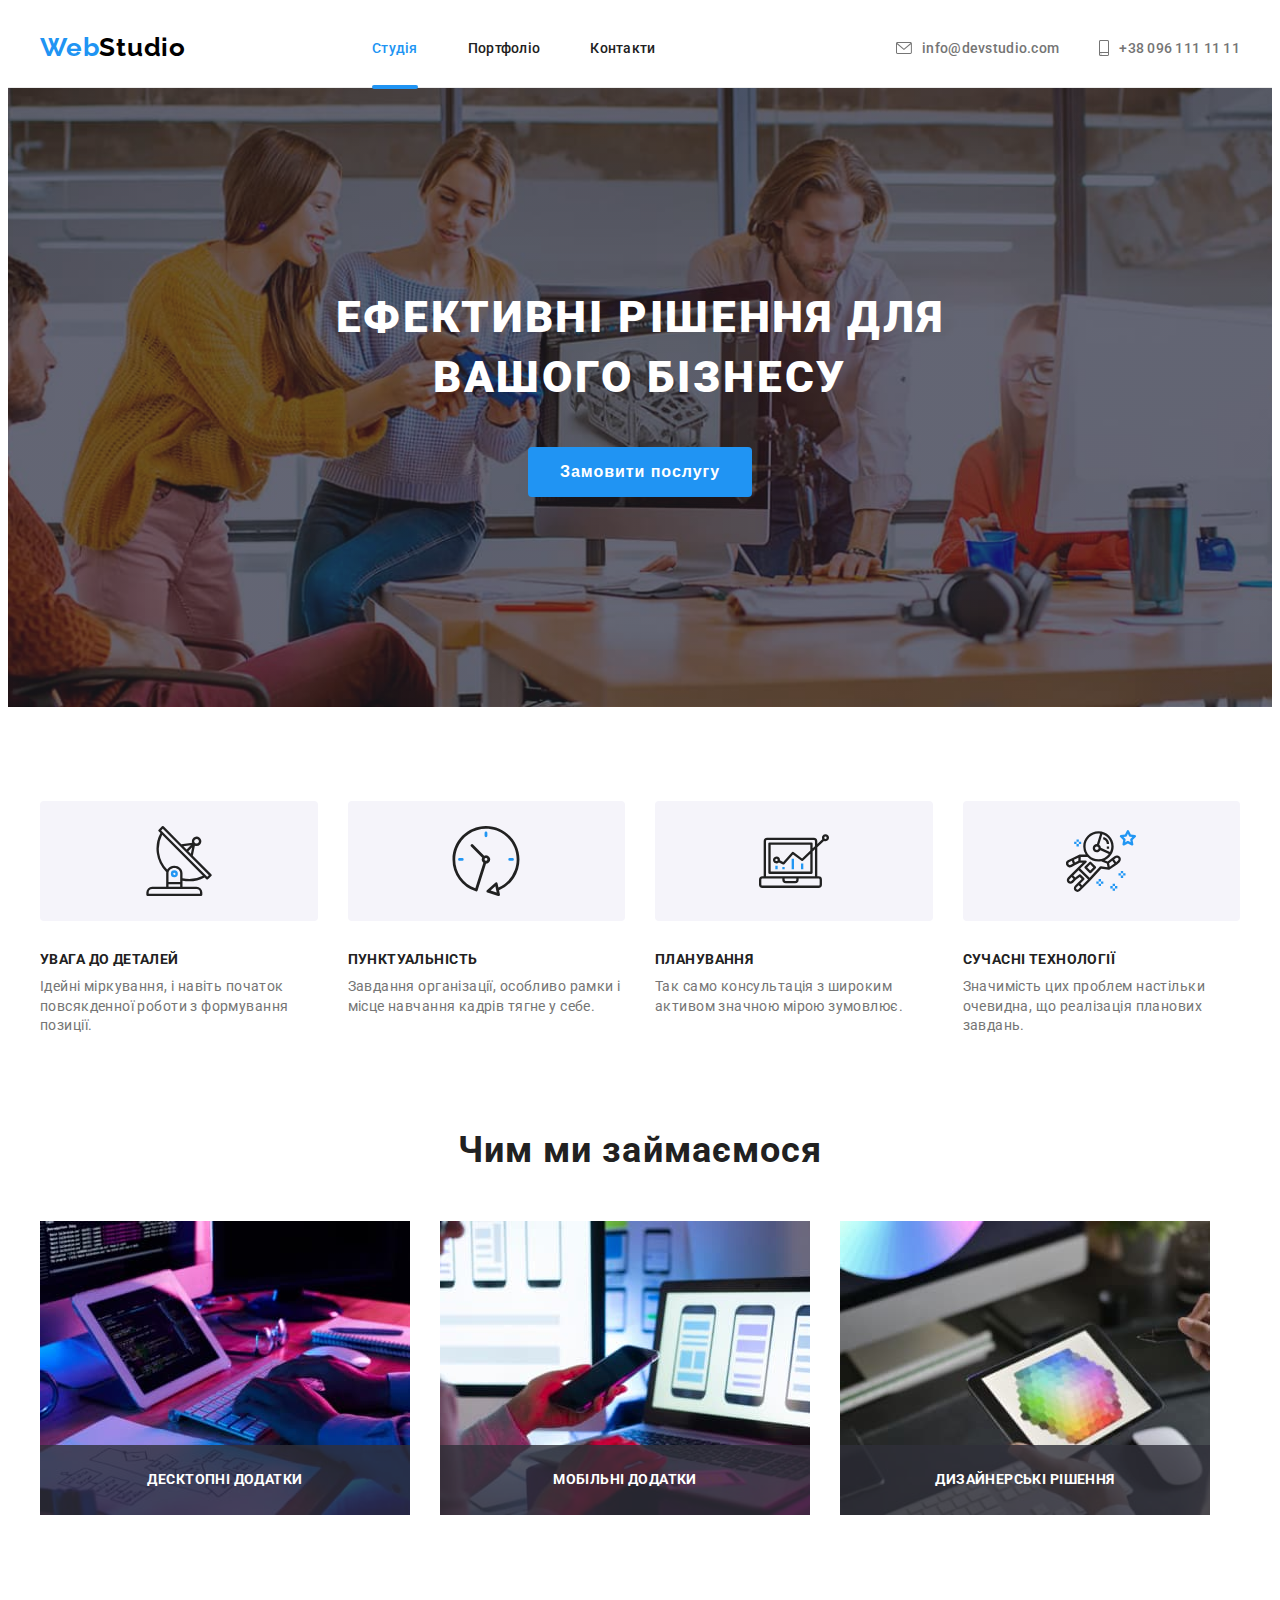
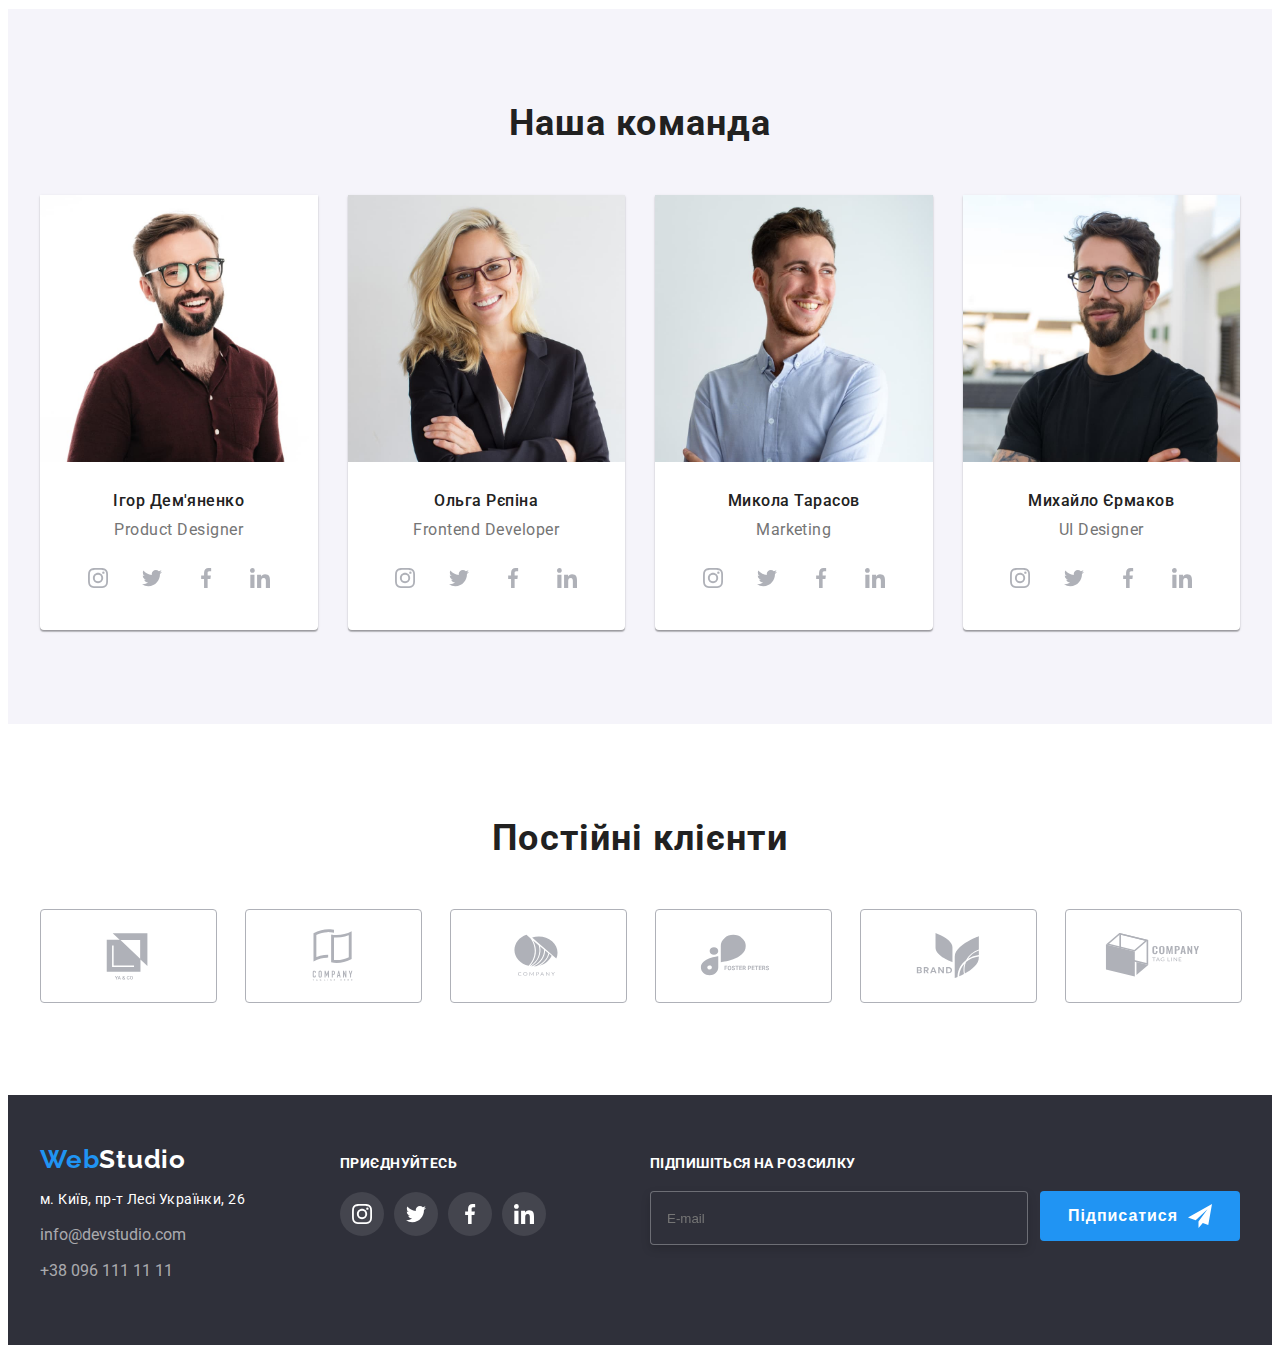
==== commit c230a8cc: "hw-8 final" ====
--- a/index.html
+++ b/index.html
@@ -73,7 +73,7 @@
                         <ul class="mobile-menu-nav list">
                     
                             <li class="mobile-menu-nav-item">
-                                <a class="mobile-menu-nav-link" href="#">Студія</a>
+                                <a class="mobile-menu-nav-link current" href="./index.html">Студія</a>
                             </li>
                     
                             <li class="mobile-menu-nav-item">
@@ -608,7 +608,9 @@
 
                             <form>
                             
-                                <label class="subscribe-label" for="footer-mail"></label>
+                           <div class="subscribe-form">
+
+                           
                                 <input class="subscribe-input" type="email" name="mail" id="footer-mail" placeholder="E-mail">
 
                    
@@ -619,6 +621,8 @@
                                 </svg>
                             
                             </button>        
+
+                            </div>
                                 
       
                             </form>
@@ -683,12 +687,12 @@
 
             <input class="modal-check visually-hidden" type="checkbox" name="policy" id="policy">
                 <label class="check-text" for="policy">
-                    <span>
+                    <span class="check-box">
                         <svg class="check-icon" width="16px" height="15px">
                             <use href="./images/icons.svg#icon-check"></use>
                         </svg>
-                    </span>
-                    Погоджуюся з розсилкою та приймаю <a class="policy-agreed" href="#">Умови договору</a>
+                        </span>
+                     <span> Погоджуюся з розсилкою та приймаю <a class="policy-agreed" href="#">Умови договору</a></span>
                 </label>
         </div>
     
--- a/css/main.min.css
+++ b/css/main.min.css
@@ -1 +1 @@
-:root{--primery-text-color: #212121;--secondary-text-color: #757575;--primery-bg-color: #FFFFFF;--secondary-bg-color: #2F303A;--white-bg-color: #F5F5F5;--team-bg-color: #F5F4FA;--primery-accent: hsl(207, 90%, 54%);--header-logo: #000000;--soc-icon: #AFB1B8;--primery-letter-spacing: 0.03em;--secondary-letter-spacing: 0.02em;--anim-slow: 250ms cubic-bezier(0.4, 0, 0.2, 1)}h1,h2,h3,h4,h5,h6,p{margin:0}ul{list-style:none;margin:0;padding:0}img{display:block;width:100%;height:auto}.body{font-family:"Roboto",sans-serif;color:var(--primery-text-color)}.span{color:var(--primery-accent)}.link{text-decoration:none;margin-left:50px}.visually-hidden{position:absolute;width:1px;height:1px;margin:-1px;border:0;padding:0;white-space:nowrap;-webkit-clip-path:inset(100%);clip-path:inset(100%);clip:rect(0 0 0 0);overflow:hidden}.container{width:100%;padding-right:15px;padding-left:15px;margin-left:auto;margin-right:auto}@media screen and (width: 480px){.container{width:480px}}@media screen and (min-width: 768px){.container{width:768px}}@media screen and (min-width: 1200px){.container{width:1200px}}.header-container{display:-webkit-box;display:-ms-flexbox;display:flex;-webkit-box-align:center;-ms-flex-align:center;align-items:center}.header{border-bottom:1px solid #ececec;padding-top:21px;padding-bottom:21px}.header-logo{color:var(--header-logo);font-family:"Raleway";font-weight:700;font-size:24px;line-height:1.16;letter-spacing:var(--primery-letter-spacing);margin-left:0}@media screen and (min-width: 1200px){.header-logo{font-size:26px;line-height:1.2;margin-right:93px}}.burger-menu-btn{background-color:rgba(0,0,0,0);border:none;display:-webkit-box;display:-ms-flexbox;display:flex;-webkit-box-align:center;-ms-flex-align:center;align-items:center;-webkit-box-pack:center;-ms-flex-pack:center;justify-content:center;margin-left:auto;z-index:10}@media screen and (min-width: 768px){.burger-menu-btn{display:none}}.burger-menu-open{opacity:0;width:40px;height:40px}.no-scroll .burger-menu-open{opacity:1}.no-scroll .burger-menu-close{display:none}.burger-menu-close{width:40px;height:40px}.mobile-menu{position:fixed;top:0;left:0;min-width:100%;min-height:100%;background-color:var(--primery-bg-color);padding:48px 40px;display:-webkit-box;display:-ms-flexbox;display:flex;-webkit-box-orient:vertical;-webkit-box-direction:normal;-ms-flex-direction:column;flex-direction:column;z-index:1}.mobile-menu-nav{margin-bottom:auto;-webkit-column-gap:32px;-moz-column-gap:32px;column-gap:32px}.mobile-menu-nav-item:not(:last-child){margin-bottom:32px}.mobile-menu-nav-link{text-decoration:none;font-weight:500;font-size:40px;line-height:1.17;letter-spacing:var(--secondary-letter-spacing);color:var(--primery-text-color)}.mobile-menu-nav-link:focus{color:var(--primery-accent)}.mobile-menu-contacts{margin-bottom:64px}.mobile-menu-contacts-item:not(:last-child){margin-bottom:32px}.mobile-menu-tel-link{text-decoration:none;font-weight:500;font-size:34px;line-height:1.17;letter-spacing:var(--secondary-letter-spacing);color:var(--primery-accent)}.mobile-menu-mail-link{text-decoration:none;font-weight:500;font-size:24px;line-height:1.16;letter-spacing:var(--secondary-letter-spacing);color:var(--secondary-text-color)}.mobile-menu-soc{text-decoration:none;font-weight:500;font-size:18px;line-height:1.22;letter-spacing:var(--secondary-letter-spacing);display:-webkit-box;display:-ms-flexbox;display:flex;-webkit-box-align:center;-ms-flex-align:center;align-items:center;-ms-flex-wrap:wrap;flex-wrap:wrap;gap:10px}.mobile-menu-soc-link{text-decoration:none;color:var(--primery-accent)}.mobile-menu-soc-item:not(:last-child) .mobile-menu-soc-link{padding-right:10px;border-right:1px solid rgba(33,33,33,.2)}.nav-list{font-weight:500;font-size:14px;line-height:1.15;letter-spacing:var(--secondary-letter-spacing);display:-webkit-box;display:-ms-flexbox;display:flex}@media screen and (max-width: 767px){.nav-list{display:none}}@media screen and (min-width: 1200px){.nav-list{gap:50px}}.nav-list .link{color:var(--primery-text-color)}.link.current{color:var(--primery-accent);position:relative}.link-item{-webkit-transition:color var(--anim-slow);transition:color var(--anim-slow)}.link-item:hover,.link-item:focus{color:var(--primery-accent)}.current::after{content:"";position:absolute;bottom:0;left:0;-webkit-transform:translateY(9px);transform:translateY(9px);width:100%;height:4px;background-color:var(--primery-accent);border-radius:2px}.connect{display:-webkit-box;display:-ms-flexbox;display:flex;-webkit-box-align:center;-ms-flex-align:center;align-items:center;-webkit-transition:color var(--anim-slow);transition:color var(--anim-slow)}.first-link{margin-bottom:10px}@media screen and (min-width: 1200px){.first-link{margin-bottom:0}}.contacts-list{font-weight:500;font-size:14px;line-height:1.15;letter-spacing:var(--secondary-letter-spacing);margin-left:auto;gap:50px;color:var(--secondary-text-color)}@media screen and (max-width: 767px){.contacts-list{display:none}}@media screen and (min-width: 1200px){.contacts-list{display:-webkit-box;display:-ms-flexbox;display:flex;-webkit-box-pack:end;-ms-flex-pack:end;justify-content:end}}.contacts-icon{fill:currentColor;margin-right:10px}.contacts-list .connect{color:var(--secondary-text-color)}.connect:hover,.connect:focus{color:var(--primery-accent)}.hero{padding-top:118px;padding-bottom:118px;margin:0 auto;background-color:#c4c4c4;background-position:center;background-size:cover;background-image:-webkit-gradient(linear, left top, left bottom, from(rgba(47, 48, 58, 0.4)), to(rgba(47, 48, 58, 0.4))),url(../images/hero-bcg/header-bcg-sm.jpg);background-image:linear-gradient(rgba(47, 48, 58, 0.4), rgba(47, 48, 58, 0.4)),url(../images/hero-bcg/header-bcg-sm.jpg)}@media(min-device-pixel-ratio: 2),(-webkit-min-device-pixel-ratio: 2),(min-resolution: 192dpi),(min-resolution: 2dppx){.hero{background-image:-webkit-gradient(linear, left top, left bottom, from(rgba(47, 48, 58, 0.4)), to(rgba(47, 48, 58, 0.4))),url(../images/hero-bcg/header-bcg-sm@2x.jpg);background-image:linear-gradient(rgba(47, 48, 58, 0.4), rgba(47, 48, 58, 0.4)),url(../images/hero-bcg/header-bcg-sm@2x.jpg)}}@media screen and (min-width: 768px){.hero{background-image:-webkit-gradient(linear, left top, left bottom, from(rgba(47, 48, 58, 0.4)), to(rgba(47, 48, 58, 0.4))),url(../images/hero-bcg/header-bcg-md.jpg);background-image:linear-gradient(rgba(47, 48, 58, 0.4), rgba(47, 48, 58, 0.4)),url(../images/hero-bcg/header-bcg-md.jpg)}}@media screen and (min-width: 768px)and (min-device-pixel-ratio: 2),screen and (min-width: 768px)and (-webkit-min-device-pixel-ratio: 2),screen and (min-width: 768px)and (min-resolution: 192dpi),screen and (min-width: 768px)and (min-resolution: 2dppx){.hero{background-image:-webkit-gradient(linear, left top, left bottom, from(rgba(47, 48, 58, 0.4)), to(rgba(47, 48, 58, 0.4))),url(../images/hero-bcg/header-bcg-md@2x.jpg);background-image:linear-gradient(rgba(47, 48, 58, 0.4), rgba(47, 48, 58, 0.4)),url(../images/hero-bcg/header-bcg-md@2x.jpg)}}@media screen and (min-width: 1200px){.hero{background-image:-webkit-gradient(linear, left top, left bottom, from(rgba(47, 48, 58, 0.4)), to(rgba(47, 48, 58, 0.4))),url(../images/hero-bcg/header-bcg-lg.jpg);background-image:linear-gradient(rgba(47, 48, 58, 0.4), rgba(47, 48, 58, 0.4)),url(../images/hero-bcg/header-bcg-lg.jpg);padding-top:200px;padding-bottom:210px}}@media screen and (min-width: 1200px)and (min-device-pixel-ratio: 2),screen and (min-width: 1200px)and (-webkit-min-device-pixel-ratio: 2),screen and (min-width: 1200px)and (min-resolution: 192dpi),screen and (min-width: 1200px)and (min-resolution: 2dppx){.hero{background-image:-webkit-gradient(linear, left top, left bottom, from(rgba(47, 48, 58, 0.4)), to(rgba(47, 48, 58, 0.4))),url(../images/hero-bcg/header-bcg-lg@2x.jpg);background-image:linear-gradient(rgba(47, 48, 58, 0.4), rgba(47, 48, 58, 0.4)),url(../images/hero-bcg/header-bcg-lg@2x.jpg)}}.hero-title{color:var(--primery-bg-color);font-weight:900;font-size:26px;line-height:1.6;letter-spacing:.06em;text-align:center;text-transform:uppercase;margin-bottom:40px}@media screen and (min-width: 1200px){.hero-title{font-size:44px;line-height:1.35}}.hero-btn{color:var(--primery-bg-color);background-color:var(--primery-accent);font-weight:700;font-size:16px;line-height:1.87;letter-spacing:.06em;cursor:pointer;display:block;margin:auto;border:none;border-radius:4px;padding-top:10px;padding-right:32px;padding-bottom:10px;padding-left:32px;-webkit-transition:color var(--anim-slow),background-color var(--anim-slow);transition:color var(--anim-slow),background-color var(--anim-slow)}.hero-btn:hover,.hero-btn:focus{background-color:#188ce8;-webkit-box-shadow:0px 4px 4px rgba(0,0,0,.15);box-shadow:0px 4px 4px rgba(0,0,0,.15)}.features{padding-top:60px;padding-bottom:60px}@media screen and (min-width: 1200px){.features{padding-top:94px;padding-bottom:94px}}.features__list{-ms-flex-wrap:wrap;flex-wrap:wrap}@media screen and (min-width: 768px){.features__list{display:-webkit-box;display:-ms-flexbox;display:flex;gap:30px;-webkit-box-pack:justify;-ms-flex-pack:justify;justify-content:space-between}}@media screen and (min-width: 1200px){.features__list{display:-webkit-box;display:-ms-flexbox;display:flex;gap:30px;-webkit-box-pack:justify;-ms-flex-pack:justify;justify-content:space-between}}.features__item{width:100%}@media screen and (min-width: 768px){.features__item{width:calc((100% - 30px)/2)}}@media screen and (min-width: 1200px){.features__item{width:calc((100% - 90px)/4)}}.features__title{font-weight:700;font-size:14px;line-height:1.15;letter-spacing:var(--primery-letter-spacing);text-transform:uppercase;margin-bottom:10px}@media screen and (max-width: 768px){.features__title{text-align:center}}.features__text{color:var(--secondary-text-color);font-size:14px;line-height:1.4;letter-spacing:var(--primery-letter-spacing)}@media screen and (max-width: 768px){.features__text{margin-bottom:30px}}.features__icon__item{background-color:var(--team-bg-color);display:-webkit-box;display:-ms-flexbox;display:flex;width:100%;height:120px;margin-bottom:30px;-webkit-box-align:center;-ms-flex-align:center;align-items:center;-webkit-box-pack:center;-ms-flex-pack:center;justify-content:center;border-radius:4px}.work{padding-bottom:94px}@media screen and (max-width: 1200px){.work{display:none}}.work__title{font-size:36px;font-weight:700;letter-spacing:var(--primery-letter-spacing);line-height:1.15;margin-bottom:50px;text-align:center}.work__item{display:-webkit-box;display:-ms-flexbox;display:flex;gap:30px;position:relative}.work__text{position:absolute;bottom:0;width:370px;height:70px;display:-webkit-box;display:-ms-flexbox;display:flex;-webkit-box-align:center;-ms-flex-align:center;align-items:center;-webkit-box-pack:center;-ms-flex-pack:center;justify-content:center;background-color:rgba(47,48,58,.8);color:var(--primery-bg-color);font-weight:700;font-size:14px;line-height:1.14;text-align:center;letter-spacing:var(--primery-letter-spacing);text-transform:uppercase}.team{background-color:var(--team-bg-color);padding-top:60px;padding-bottom:60px}@media screen and (min-width: 1200px){.team{padding-top:94px;padding-bottom:94px}}.team__card{background-color:var(--primery-bg-color);-webkit-box-shadow:0px 1px 3px rgba(0,0,0,.12),0px 1px 1px rgba(0,0,0,.14),0px 2px 1px rgba(0,0,0,.2);box-shadow:0px 1px 3px rgba(0,0,0,.12),0px 1px 1px rgba(0,0,0,.14),0px 2px 1px rgba(0,0,0,.2);border-radius:0px 0px 4px 4px;width:100%}@media screen and (min-width: 768px){.team__card{width:calc((100% - 30px)/2)}}@media screen and (min-width: 1200px){.team__card{width:calc((100% - 90px)/4)}}.team__img{width:100%;margin-bottom:30px}.team__item{-ms-flex-wrap:wrap;flex-wrap:wrap;display:-webkit-box;display:-ms-flexbox;display:flex;-webkit-box-pack:center;-ms-flex-pack:center;justify-content:center;gap:30px}@media screen and (max-width: 768px){.team__item{display:-webkit-box;display:-ms-flexbox;display:flex;gap:30px;-webkit-box-pack:center;-ms-flex-pack:center;justify-content:center}}.team__title{font-weight:700;font-size:28px;line-height:1.17;letter-spacing:var(--primery-letter-spacing);text-align:center;margin-bottom:30px}@media screen and (min-width: 1200px){.team__title{font-size:36px;margin-bottom:50px;line-height:1.15}}.team__name{font-weight:500;font-size:16px;line-height:1.18;letter-spacing:var(--primery-letter-spacing);text-align:center;margin-bottom:10px}.team__text{color:var(--secondary-text-color);font-size:16px;line-height:1.18;letter-spacing:var(--primery-letter-spacing);text-align:center;margin-bottom:16px}.team-soc__list{display:-webkit-box;display:-ms-flexbox;display:flex;-webkit-box-pack:center;-ms-flex-pack:center;justify-content:center;gap:10px;margin-bottom:30px}.team-soc__item{width:44px;height:44px}.team-soc__link{width:100%;height:100%;border-radius:50%;display:-webkit-box;display:-ms-flexbox;display:flex;-webkit-box-align:center;-ms-flex-align:center;align-items:center;-webkit-box-pack:center;-ms-flex-pack:center;justify-content:center;color:var(--soc-icon);-webkit-transition:color var(--anim-slow),background-color var(--anim-slow);transition:color var(--anim-slow),background-color var(--anim-slow)}.team-soc__link:hover,.team-soc__link:focus{background-color:var(--primery-accent);color:var(--primery-bg-color)}.team-soc__icon{fill:currentColor}.clients{padding-top:60px;padding-bottom:60px}@media screen and (min-width: 1200px){.clients{padding-top:94px;padding-bottom:94px}}.clients__title{font-weight:700;margin-bottom:30px;line-height:1.17;font-size:28px;letter-spacing:var(--primery-letter-spacing);text-align:center}@media screen and (min-width: 1200px){.clients__title{margin-bottom:50px;line-height:1.16;font-size:36px}}.clients__list{display:-webkit-box;display:-ms-flexbox;display:flex;-webkit-box-pack:justify;-ms-flex-pack:justify;justify-content:space-between;gap:30px;-ms-flex-wrap:wrap;flex-wrap:wrap}@media screen and (min-width: 768px){.clients__list{display:-webkit-box;display:-ms-flexbox;display:flex;gap:30px;-webkit-box-pack:justify;-ms-flex-pack:justify;justify-content:space-between}}@media screen and (min-width: 1200px){.clients__list{display:-webkit-box;display:-ms-flexbox;display:flex;gap:30px;-webkit-box-pack:justify;-ms-flex-pack:justify;justify-content:space-between}}.clients__item{width:calc((100% - 30px)/2)}@media screen and (min-width: 768px){.clients__item{width:calc((100% - 90px)/3)}}@media screen and (min-width: 1200px){.clients__item{width:calc((100% - 150px)/6)}}.clients__link{width:100%;height:100%;display:-webkit-box;display:-ms-flexbox;display:flex;-webkit-box-align:center;-ms-flex-align:center;align-items:center;-webkit-box-pack:center;-ms-flex-pack:center;justify-content:center;border:1px solid #afb1b8;border-radius:4px;color:var(--soc-icon);-webkit-transition:color var(--anim-slow);transition:color var(--anim-slow)}.clients__link:hover,.clients__link:focus{border-color:var(--primery-accent);color:var(--primery-accent)}.clients__link:focus{outline-color:var(--primery-accent)}.clients__icon{fill:currentColor}.footer{background-color:var(--secondary-bg-color);padding-top:60px;padding-bottom:60px}.footer .footer-list{margin-bottom:60px}@media screen and (min-width: 1200px){.footer{padding-bottom:0}}.link-footer{text-decoration:none}.footer-item{margin-bottom:9px;text-align:center}.footer-item:last-child{margin-bottom:0}.footer-logo{color:var(--primery-bg-color);font-family:"Raleway";font-weight:700;font-size:24px;line-height:1.16px;letter-spacing:var(--primery-letter-spacing);display:block;margin-bottom:28px;text-align:center}@media screen and (min-width: 1200px){.footer-logo{font-weight:700;font-size:26px;line-height:1.2px;text-align:center;letter-spacing:.03em;display:-webkit-box;display:-ms-flexbox;display:flex}}.adress{color:var(--primery-bg-color);font-family:"Roboto";font-size:14px;line-height:1.7;letter-spacing:var(--primery-letter-spacing);font-style:normal;margin-left:auto}@media screen and (min-width: 1200px){.adress{display:-webkit-box;display:-ms-flexbox;display:flex}}@media screen and (min-width: 1200px){.link-footer{display:-webkit-box;display:-ms-flexbox;display:flex}}.contacts-footer .connection{color:rgba(255,255,255,.6);font-style:normal;margin-left:auto}.contacts-footer{-webkit-transition:color var(--anim-slow);transition:color var(--anim-slow)}.contacts-footer:hover,.contacts-footer:focus{color:var(--primery-accent)}.footer-container{display:-webkit-box;display:-ms-flexbox;display:flex;-webkit-box-align:baseline;-ms-flex-align:baseline;align-items:baseline;-ms-flex-wrap:wrap;flex-wrap:wrap}@media screen and (max-width: 767px){.footer-container{display:block}}@media screen and (min-width: 768px){.contacts{width:50%}}@media screen and (min-width: 1200px){.contacts{width:25%}}@media screen and (min-width: 768px){.contacts-soc{width:50%}}@media screen and (min-width: 1200px){.contacts-soc{width:25%}}.contacts-soc-title{color:var(--primery-bg-color);font-weight:700;font-size:14px;line-height:1.14;letter-spacing:var(--primery-letter-spacing);text-transform:uppercase;margin-bottom:20px;text-align:center}.contacts-soc-list{display:-webkit-box;display:-ms-flexbox;display:flex;gap:10px;-webkit-box-pack:center;-ms-flex-pack:center;justify-content:center;margin-bottom:60px}.contacts-soc-item{width:44px;height:44px}.contacts-soc-link{background-color:rgba(255,255,255,.1);display:-webkit-box;display:-ms-flexbox;display:flex;-webkit-box-align:center;-ms-flex-align:center;align-items:center;-webkit-box-pack:center;-ms-flex-pack:center;justify-content:center;border-radius:50%;width:100%;height:100%;color:var(--primery-bg-color);-webkit-transition:background-color var(--anim-slow);transition:background-color var(--anim-slow)}.contacts-soc-link:hover,.contacts-soc-link:focus{background-color:var(--primery-accent)}.contacts-soc-icon{fill:currentColor}.portfolio-container{padding-top:94px;padding-bottom:94px}.button{display:-webkit-box;display:-ms-flexbox;display:flex;-webkit-box-pack:center;-ms-flex-pack:center;justify-content:center;gap:8px;margin-bottom:50px}.portfolio-button{color:var(--primery-text-color);background-color:var(--team-bg-color);font-weight:500;font-size:16px;line-height:1.62;letter-spacing:var(--primery-letter-spacing);cursor:pointer;border:none;border-radius:4px;padding-top:6px;padding-right:22px;padding-bottom:6px;padding-left:22px;-webkit-transition:color var(--anim-slow),background-color var(--anim-slow),-webkit-box-shadow var(--anim-slow);transition:color var(--anim-slow),background-color var(--anim-slow),-webkit-box-shadow var(--anim-slow);transition:color var(--anim-slow),background-color var(--anim-slow),box-shadow var(--anim-slow);transition:color var(--anim-slow),background-color var(--anim-slow),box-shadow var(--anim-slow),-webkit-box-shadow var(--anim-slow)}.portfolio-button:hover,.portfolio-button:focus{background-color:var(--primery-accent);color:var(--primery-bg-color);-webkit-box-shadow:0px 3px 1px rgba(0,0,0,.1),0px 1px 2px rgba(0,0,0,.08),0px 2px 2px rgba(0,0,0,.12);box-shadow:0px 3px 1px rgba(0,0,0,.1),0px 1px 2px rgba(0,0,0,.08),0px 2px 2px rgba(0,0,0,.12)}.info{display:-webkit-box;display:-ms-flexbox;display:flex;-ms-flex-wrap:wrap;flex-wrap:wrap;gap:30px}.info-wrap{border-bottom:1px solid #eee;border-right:1px solid #eee;border-left:1px solid #eee}.info-card{width:calc((100% - 60px)/3)}.info-img{display:block}.info-title{color:var(--primery-text-color);font-weight:700;font-size:18px;line-height:2;letter-spacing:.06em;padding-top:20px;margin-bottom:4px;margin-left:24px}.info-text{color:var(--secondary-text-color);font-size:16px;line-height:1.87;letter-spacing:var(--primery-letter-spacing);margin-bottom:20px;margin-left:24px}.info-link{text-decoration:none;display:block;-webkit-transition:-webkit-box-shadow var(--anim-slow);transition:-webkit-box-shadow var(--anim-slow);transition:box-shadow var(--anim-slow);transition:box-shadow var(--anim-slow), -webkit-box-shadow var(--anim-slow)}.info-link:hover{-webkit-box-shadow:0px 1px 1px rgba(0,0,0,.12),0px 4px 4px rgba(0,0,0,.06),1px 4px 6px rgba(0,0,0,.16);box-shadow:0px 1px 1px rgba(0,0,0,.12),0px 4px 4px rgba(0,0,0,.06),1px 4px 6px rgba(0,0,0,.16)}.info-move-text{position:absolute;top:0;height:100%;-webkit-transform:translateY(100%);transform:translateY(100%);-webkit-transition:-webkit-transform var(--anim-slow);transition:-webkit-transform var(--anim-slow);transition:transform var(--anim-slow);transition:transform var(--anim-slow), -webkit-transform var(--anim-slow);padding-top:63px;padding-bottom:63px;padding-left:24px;padding-right:24px;color:var(--primery-bg-color);background-color:rgba(33,150,243,.9);font-size:18px;line-height:1.55;letter-spacing:var(--primery-letter-spacing)}.info-link:hover .info-move-text,.info-link:focus .info-move-text{-webkit-transform:translateY(0);transform:translateY(0)}.info-move-wrap{position:relative;overflow:hidden}.backdrop{position:fixed;top:0;width:100%;height:100%;background-color:rgba(0,0,0,.2);-webkit-transition:opacity var(--anim-slow),visibility var(--anim-slow);transition:opacity var(--anim-slow),visibility var(--anim-slow)}.modal{position:absolute;top:50%;left:50%;padding:40px;width:100%;max-width:528px;min-height:581px;background-color:var(--primery-bg-color);-webkit-box-shadow:0px 1px 3px rgba(0,0,0,.12),0px 1px 1px rgba(0,0,0,.14),0px 2px 1px rgba(0,0,0,.2);box-shadow:0px 1px 3px rgba(0,0,0,.12),0px 1px 1px rgba(0,0,0,.14),0px 2px 1px rgba(0,0,0,.2);border-radius:4px;-webkit-transform:translate(-50%, -50%) scaleY(1);transform:translate(-50%, -50%) scaleY(1);-webkit-transition:-webkit-transform var(--anim-slow);transition:-webkit-transform var(--anim-slow);transition:transform var(--anim-slow);transition:transform var(--anim-slow), -webkit-transform var(--anim-slow)}.backdrop.is-hidden .modal{-webkit-transform:translate(-50%, -50%) scaleY(1.5);transform:translate(-50%, -50%) scaleY(1.5)}.modal-close{position:absolute;right:8px;top:8px;width:30px;height:30px;display:-webkit-box;display:-ms-flexbox;display:flex;-webkit-box-align:center;-ms-flex-align:center;align-items:center;-webkit-box-pack:center;-ms-flex-pack:center;justify-content:center;background:#fff;border:1px solid rgba(0,0,0,.1);border-radius:50%;cursor:pointer}.modal-close-icon{color:var(--header-logo);cursor:pointer;-webkit-transition:fill var(--anim-slow);transition:fill var(--anim-slow)}.modal-close-icon:hover{fill:var(--primery-accent)}.is-hidden{opacity:0;visibility:hidden;pointer-events:none}.form-text{color:var(--primery-text-color);font-weight:700;font-size:20px;line-height:1.15;letter-spacing:var(--primery-letter-spacing);text-align:center;margin-bottom:12px}.form-label{display:block;color:var(--secondary-text-color);font-size:12px;line-height:1.16;letter-spacing:.01em;margin-bottom:4px}.form-input{width:100%;max-width:448px;height:40px;border:1px solid rgba(33,33,33,.2);border-radius:4px;outline:rgba(0,0,0,0);-webkit-transition:border-color var(--anim-slow);transition:border-color var(--anim-slow)}.form-input:focus{border-color:var(--primery-accent)}.form-input:focus+.modal-icon{fill:var(--primery-accent)}.input-field{position:relative;margin-bottom:10px}.modal-icon{position:absolute;left:5px;top:50%;-webkit-transform:translateY(-50%);transform:translateY(-50%);margin-left:15px}.modal-comment{width:100%;max-width:448px;height:120px;resize:none;display:block;border:1px solid rgba(33,33,33,.2);border-radius:4px;padding-left:16px;padding-top:12px;-webkit-transition:border-color var(--anim-slow);transition:border-color var(--anim-slow)}.modal-comment:focus{border-color:var(--primery-accent);outline:1px}.modal-comment::-webkit-input-placeholder{color:rgba(117,117,117,.5);font-size:12px;line-height:1.16;letter-spacing:.01em}.modal-comment::-moz-placeholder{color:rgba(117,117,117,.5);font-size:12px;line-height:1.16;letter-spacing:.01em}.modal-comment:-ms-input-placeholder{color:rgba(117,117,117,.5);font-size:12px;line-height:1.16;letter-spacing:.01em}.modal-comment::-ms-input-placeholder{color:rgba(117,117,117,.5);font-size:12px;line-height:1.16;letter-spacing:.01em}.modal-comment::placeholder{color:rgba(117,117,117,.5);font-size:12px;line-height:1.16;letter-spacing:.01em}.btn-submit{display:block;margin:auto;color:var(--primery-bg-color);background-color:var(--primery-accent);border-radius:4px;font-weight:700;font-size:16px;line-height:1.87;letter-spacing:.06em;border:none;cursor:pointer;padding-top:10px;padding-right:52px;padding-bottom:10px;padding-left:52px;-webkit-transition:color var(--anim-slow),background-color var(--anim-slow),-webkit-box-shadow var(--anim-slow);transition:color var(--anim-slow),background-color var(--anim-slow),-webkit-box-shadow var(--anim-slow);transition:color var(--anim-slow),background-color var(--anim-slow),box-shadow var(--anim-slow);transition:color var(--anim-slow),background-color var(--anim-slow),box-shadow var(--anim-slow),-webkit-box-shadow var(--anim-slow)}.btn-submit:hover,.btn-submit:focus{background-color:#188ce8;-webkit-box-shadow:0px 4px 4px rgba(0,0,0,.15);box-shadow:0px 4px 4px rgba(0,0,0,.15)}.check-text{color:var(--secondary-text-color);font-size:14px;line-height:1.71;letter-spacing:var(--primery-letter-spacing);display:-webkit-box;display:-ms-flexbox;display:flex;-webkit-box-align:center;-ms-flex-align:center;align-items:center;-webkit-box-pack:center;-ms-flex-pack:center;justify-content:center;margin-bottom:30px}.check-text span{display:-webkit-box;display:-ms-flexbox;display:flex;-webkit-box-align:center;-ms-flex-align:center;align-items:center;-webkit-box-pack:center;-ms-flex-pack:center;justify-content:center;fill:rgba(0,0,0,0);width:16px;height:15px;border:2px solid var(--primery-text-color);border-radius:2px;margin-right:8px;-webkit-transition:var(--anim-slow);transition:var(--anim-slow)}.modal-check:checked+.check-text span{background-color:var(--primery-accent);fill:var(--primery-bg-color);border:none}.policy-agreed{position:relative;color:var(--primery-accent);font-size:14px;line-height:1.71;letter-spacing:var(--primery-letter-spacing);margin-left:5px;text-decoration:none}.policy-agreed::after{content:"";position:absolute;bottom:0;left:0;-webkit-transform:translateY(-3px);transform:translateY(-3px);width:100%;height:1px;background-color:var(--primery-accent)}.subscribe{width:100%}@media screen and (min-width: 1200px){.subscribe{width:50%}}.subscribe-title{color:var(--primery-bg-color);font-weight:700;font-size:14px;line-height:16px;letter-spacing:var(--primery-letter-spacing);text-transform:uppercase;margin-bottom:20px}@media screen and (max-width: 1200px){.subscribe-title{text-align:center}}.subscribe-input{color:var(--primery-bg-color);background-color:var(--secondary-bg-color);width:100%;height:50px;border:1px solid rgba(255,255,255,.3);-webkit-filter:drop-shadow(0px 4px 4px rgba(0, 0, 0, 0.15));filter:drop-shadow(0px 4px 4px rgba(0, 0, 0, 0.15));border-radius:4px;padding-left:16px;-webkit-transition:var(--anim-slow);transition:var(--anim-slow);margin-bottom:20px}@media screen and (min-width: 1200px){.subscribe-input{width:358px}}.subscribe-input:focus{border-color:var(--primery-accent);outline:none}.subscribe-btn{margin-left:20px;color:#fff;background-color:var(--primery-accent);width:200px;height:50px;font-weight:700;font-size:16px;line-height:1.88;letter-spacing:.06em;border-radius:4px;cursor:pointer;border:none;-webkit-transition:background-color var(--anim-slow),-webkit-box-shadow var(--anim-slow);transition:background-color var(--anim-slow),-webkit-box-shadow var(--anim-slow);transition:background-color var(--anim-slow),box-shadow var(--anim-slow);transition:background-color var(--anim-slow),box-shadow var(--anim-slow),-webkit-box-shadow var(--anim-slow)}@media screen and (max-width: 1200px){.subscribe-btn{display:block;margin:0 auto}}.subscribe-btn:hover,.subscribe-btn:focus{background-color:#188ce8;-webkit-box-shadow:0px 4px 4px rgba(0,0,0,.15);box-shadow:0px 4px 4px rgba(0,0,0,.15)}.icon-send{fill:var(--primery-bg-color);margin-left:10px;-webkit-transition:var(--anim-slow);transition:var(--anim-slow);-webkit-transform:translateY(30%);transform:translateY(30%)}/*# sourceMappingURL=main.min.css.map */+:root{--primery-text-color: #212121;--secondary-text-color: #757575;--primery-bg-color: #FFFFFF;--secondary-bg-color: #2F303A;--white-bg-color: #F5F5F5;--team-bg-color: #F5F4FA;--primery-accent: hsl(207, 90%, 54%);--header-logo: #000000;--soc-icon: #AFB1B8;--primery-letter-spacing: 0.03em;--secondary-letter-spacing: 0.02em;--anim-slow: 250ms cubic-bezier(0.4, 0, 0.2, 1)}h1,h2,h3,h4,h5,h6,p{margin:0}ul{list-style:none;margin:0;padding:0}img{display:block;width:100%;height:auto}.body{font-family:"Roboto",sans-serif;color:var(--primery-text-color)}.no-scroll{overflow:hidden}.span{color:var(--primery-accent)}.link{text-decoration:none}.visually-hidden{position:absolute;width:1px;height:1px;margin:-1px;border:0;padding:0;white-space:nowrap;-webkit-clip-path:inset(100%);clip-path:inset(100%);clip:rect(0 0 0 0);overflow:hidden}.container{max-width:480px;padding-right:15px;padding-left:15px;margin-left:auto;margin-right:auto}@media screen and (min-width: 768px){.container{max-width:768px}}@media screen and (min-width: 1200px){.container{max-width:1200px}}.header{border-bottom:1px solid #ececec;padding-top:19px;padding-bottom:19px}@media screen and (min-width: 1200px){.header{padding-top:24px;padding-bottom:24px}}.header-container{display:-webkit-box;display:-ms-flexbox;display:flex;-webkit-box-align:center;-ms-flex-align:center;align-items:center}.header-logo{color:var(--header-logo);font-family:"Raleway";font-weight:700;font-size:24px;line-height:1.16;letter-spacing:var(--primery-letter-spacing);margin-left:0}@media screen and (min-width: 1200px){.header-logo{font-size:26px;line-height:1.2;margin-right:93px}}.burger-menu-btn{background-color:rgba(0,0,0,0);border:none;display:-webkit-box;display:-ms-flexbox;display:flex;-webkit-box-align:center;-ms-flex-align:center;align-items:center;-webkit-box-pack:center;-ms-flex-pack:center;justify-content:center;margin-left:auto;z-index:10}@media screen and (min-width: 768px){.burger-menu-btn{display:none}}.burger-menu-open{opacity:0;width:40px;height:40px}.no-scroll .burger-menu-open{opacity:1}.no-scroll .burger-menu-close{display:none}.burger-menu-close{width:40px;height:40px}.mobile-menu{position:fixed;top:0;left:0;width:100%;height:100%;background-color:var(--primery-bg-color);padding:48px 40px;display:-webkit-box;display:-ms-flexbox;display:flex;-webkit-box-orient:vertical;-webkit-box-direction:normal;-ms-flex-direction:column;flex-direction:column;z-index:1}.mobile-menu-nav{margin-bottom:auto;-webkit-column-gap:32px;-moz-column-gap:32px;column-gap:32px}.mobile-menu-nav-item:not(:last-child){margin-bottom:32px}.mobile-menu-nav-link{text-decoration:none;font-weight:500;font-size:40px;line-height:1.17;letter-spacing:var(--secondary-letter-spacing);color:var(--primery-text-color)}.mobile-menu-nav-link.current{color:var(--primery-accent)}.mobile-menu-nav-link:focus{color:var(--primery-accent)}.mobile-menu-contacts{margin-bottom:64px}.mobile-menu-contacts-item:not(:last-child){margin-bottom:32px}.mobile-menu-tel-link{text-decoration:none;font-weight:500;font-size:34px;line-height:1.17;letter-spacing:var(--secondary-letter-spacing);color:var(--primery-accent)}.mobile-menu-mail-link{text-decoration:none;font-weight:500;font-size:24px;line-height:1.16;letter-spacing:var(--secondary-letter-spacing);color:var(--secondary-text-color)}.mobile-menu-soc{text-decoration:none;font-weight:500;font-size:18px;line-height:1.22;letter-spacing:var(--secondary-letter-spacing);display:-webkit-box;display:-ms-flexbox;display:flex;-webkit-box-align:center;-ms-flex-align:center;align-items:center;-ms-flex-wrap:wrap;flex-wrap:wrap;gap:10px}.mobile-menu-soc-link{text-decoration:none;color:var(--primery-accent)}.mobile-menu-soc-item:not(:last-child) .mobile-menu-soc-link{padding-right:10px;border-right:1px solid rgba(33,33,33,.2)}.nav-list{margin-left:93px;font-weight:500;font-size:14px;line-height:1.15;letter-spacing:var(--secondary-letter-spacing);gap:50px;display:-webkit-box;display:-ms-flexbox;display:flex}@media screen and (max-width: 767px){.nav-list{display:none}}.nav-list .link{color:var(--primery-text-color)}.link.current{color:var(--primery-accent);position:relative}.link-item{-webkit-transition:color var(--anim-slow);transition:color var(--anim-slow)}.link-item:hover,.link-item:focus{color:var(--primery-accent)}.current::after{content:"";position:absolute;bottom:-24px;left:0;-webkit-transform:translateY(9px);transform:translateY(9px);width:100%;height:4px;background-color:var(--primery-accent);border-radius:2px}.connect{display:-webkit-box;display:-ms-flexbox;display:flex;-webkit-box-align:center;-ms-flex-align:center;align-items:center;-webkit-transition:color var(--anim-slow);transition:color var(--anim-slow)}.contacts-list{font-weight:500;font-size:14px;line-height:1.15;letter-spacing:var(--secondary-letter-spacing);margin-left:auto;display:-webkit-box;display:-ms-flexbox;display:flex;-webkit-box-orient:vertical;-webkit-box-direction:normal;-ms-flex-direction:column;flex-direction:column;gap:10px;color:var(--secondary-text-color)}@media screen and (max-width: 767px){.contacts-list{display:none}}@media screen and (min-width: 1200px){.contacts-list{-webkit-box-orient:horizontal;-webkit-box-direction:normal;-ms-flex-direction:row;flex-direction:row;gap:40px}}.contacts-icon{fill:currentColor;margin-right:10px}.contacts-list .connect{color:var(--secondary-text-color)}.connect:hover,.connect:focus{color:var(--primery-accent)}.hero{padding-top:118px;padding-bottom:118px;margin:0 auto;background-color:#c4c4c4;background-position:center;background-size:cover;background-image:-webkit-gradient(linear, left top, left bottom, from(rgba(47, 48, 58, 0.4)), to(rgba(47, 48, 58, 0.4))),url(../images/hero-bcg/header-bcg-sm.jpg);background-image:linear-gradient(rgba(47, 48, 58, 0.4), rgba(47, 48, 58, 0.4)),url(../images/hero-bcg/header-bcg-sm.jpg)}@media(min-device-pixel-ratio: 2),(-webkit-min-device-pixel-ratio: 2),(min-resolution: 192dpi),(min-resolution: 2dppx){.hero{background-image:-webkit-gradient(linear, left top, left bottom, from(rgba(47, 48, 58, 0.4)), to(rgba(47, 48, 58, 0.4))),url(../images/hero-bcg/header-bcg-sm@2x.jpg);background-image:linear-gradient(rgba(47, 48, 58, 0.4), rgba(47, 48, 58, 0.4)),url(../images/hero-bcg/header-bcg-sm@2x.jpg)}}@media screen and (min-width: 768px){.hero{background-image:-webkit-gradient(linear, left top, left bottom, from(rgba(47, 48, 58, 0.4)), to(rgba(47, 48, 58, 0.4))),url(../images/hero-bcg/header-bcg-md.jpg);background-image:linear-gradient(rgba(47, 48, 58, 0.4), rgba(47, 48, 58, 0.4)),url(../images/hero-bcg/header-bcg-md.jpg)}}@media screen and (min-width: 768px)and (min-device-pixel-ratio: 2),screen and (min-width: 768px)and (-webkit-min-device-pixel-ratio: 2),screen and (min-width: 768px)and (min-resolution: 192dpi),screen and (min-width: 768px)and (min-resolution: 2dppx){.hero{background-image:-webkit-gradient(linear, left top, left bottom, from(rgba(47, 48, 58, 0.4)), to(rgba(47, 48, 58, 0.4))),url(../images/hero-bcg/header-bcg-md@2x.jpg);background-image:linear-gradient(rgba(47, 48, 58, 0.4), rgba(47, 48, 58, 0.4)),url(../images/hero-bcg/header-bcg-md@2x.jpg)}}@media screen and (min-width: 1200px){.hero{background-image:-webkit-gradient(linear, left top, left bottom, from(rgba(47, 48, 58, 0.4)), to(rgba(47, 48, 58, 0.4))),url(../images/hero-bcg/header-bcg-lg.jpg);background-image:linear-gradient(rgba(47, 48, 58, 0.4), rgba(47, 48, 58, 0.4)),url(../images/hero-bcg/header-bcg-lg.jpg);padding-top:200px;padding-bottom:210px}}@media screen and (min-width: 1200px)and (min-device-pixel-ratio: 2),screen and (min-width: 1200px)and (-webkit-min-device-pixel-ratio: 2),screen and (min-width: 1200px)and (min-resolution: 192dpi),screen and (min-width: 1200px)and (min-resolution: 2dppx){.hero{background-image:-webkit-gradient(linear, left top, left bottom, from(rgba(47, 48, 58, 0.4)), to(rgba(47, 48, 58, 0.4))),url(../images/hero-bcg/header-bcg-lg@2x.jpg);background-image:linear-gradient(rgba(47, 48, 58, 0.4), rgba(47, 48, 58, 0.4)),url(../images/hero-bcg/header-bcg-lg@2x.jpg)}}.hero-title{color:var(--primery-bg-color);font-weight:900;font-size:26px;line-height:1.6;letter-spacing:.06em;text-align:center;text-transform:uppercase;margin-bottom:40px}@media screen and (min-width: 1200px){.hero-title{font-size:44px;line-height:1.35}}.hero-btn{color:var(--primery-bg-color);background-color:var(--primery-accent);font-weight:700;font-size:16px;line-height:1.87;letter-spacing:.06em;cursor:pointer;display:block;margin:auto;border:none;border-radius:4px;padding-top:10px;padding-right:32px;padding-bottom:10px;padding-left:32px;-webkit-transition:color var(--anim-slow),background-color var(--anim-slow);transition:color var(--anim-slow),background-color var(--anim-slow)}.hero-btn:hover,.hero-btn:focus{background-color:#188ce8;-webkit-box-shadow:0px 4px 4px rgba(0,0,0,.15);box-shadow:0px 4px 4px rgba(0,0,0,.15)}.features{padding-top:60px;padding-bottom:60px}@media screen and (min-width: 1200px){.features{padding-top:94px;padding-bottom:94px}}.features__list{display:-webkit-box;display:-ms-flexbox;display:flex;-webkit-box-orient:vertical;-webkit-box-direction:normal;-ms-flex-direction:column;flex-direction:column;gap:30px}@media screen and (min-width: 768px){.features__list{-ms-flex-wrap:wrap;flex-wrap:wrap;-webkit-box-orient:horizontal;-webkit-box-direction:normal;-ms-flex-direction:row;flex-direction:row}}.features__item{width:100%}@media screen and (min-width: 768px){.features__item{width:calc((100% - 30px)/2)}}@media screen and (min-width: 1200px){.features__item{width:calc((100% - 90px)/4)}}.features__title{text-align:center;font-weight:700;font-size:14px;line-height:1.15;letter-spacing:var(--primery-letter-spacing);text-transform:uppercase;margin-bottom:10px}@media screen and (min-width: 768px){.features__title{text-align:left}}.features__text{color:var(--secondary-text-color);font-size:14px;line-height:1.4;letter-spacing:var(--primery-letter-spacing)}.features .features__icon__item{background-color:var(--team-bg-color);display:-webkit-box;display:-ms-flexbox;display:flex;width:100%;height:120px;margin-bottom:30px;-webkit-box-align:center;-ms-flex-align:center;align-items:center;-webkit-box-pack:center;-ms-flex-pack:center;justify-content:center;border-radius:4px}.work{padding-bottom:94px}@media screen and (max-width: 1200px){.work{display:none}}.work__title{font-size:36px;font-weight:700;letter-spacing:var(--primery-letter-spacing);line-height:1.15;margin-bottom:50px;text-align:center}.work__item{display:-webkit-box;display:-ms-flexbox;display:flex;gap:30px;position:relative}.work__text{position:absolute;bottom:0;width:370px;height:70px;display:-webkit-box;display:-ms-flexbox;display:flex;-webkit-box-align:center;-ms-flex-align:center;align-items:center;-webkit-box-pack:center;-ms-flex-pack:center;justify-content:center;background-color:rgba(47,48,58,.8);color:var(--primery-bg-color);font-weight:700;font-size:14px;line-height:1.14;text-align:center;letter-spacing:var(--primery-letter-spacing);text-transform:uppercase}.team{background-color:var(--team-bg-color);padding-top:60px;padding-bottom:60px}@media screen and (min-width: 1200px){.team{padding-top:94px;padding-bottom:94px}}.team__card{background-color:var(--primery-bg-color);-webkit-box-shadow:0px 1px 3px rgba(0,0,0,.12),0px 1px 1px rgba(0,0,0,.14),0px 2px 1px rgba(0,0,0,.2);box-shadow:0px 1px 3px rgba(0,0,0,.12),0px 1px 1px rgba(0,0,0,.14),0px 2px 1px rgba(0,0,0,.2);border-radius:0px 0px 4px 4px;width:100%}@media screen and (min-width: 768px){.team__card{width:calc((100% - 30px)/2)}}@media screen and (min-width: 1200px){.team__card{width:calc((100% - 90px)/4)}}.team__img{width:100%;margin-bottom:30px}.team__item{-ms-flex-wrap:wrap;flex-wrap:wrap;display:-webkit-box;display:-ms-flexbox;display:flex;-webkit-box-pack:center;-ms-flex-pack:center;justify-content:center;gap:30px}@media screen and (max-width: 768px){.team__item{display:-webkit-box;display:-ms-flexbox;display:flex;gap:30px;-webkit-box-pack:center;-ms-flex-pack:center;justify-content:center}}.team__title{font-weight:700;font-size:28px;line-height:1.17;letter-spacing:var(--primery-letter-spacing);text-align:center;margin-bottom:30px}@media screen and (min-width: 1200px){.team__title{font-size:36px;margin-bottom:50px;line-height:1.15}}.team__name{font-weight:500;font-size:16px;line-height:1.18;letter-spacing:var(--primery-letter-spacing);text-align:center;margin-bottom:10px}.team__text{color:var(--secondary-text-color);font-size:16px;line-height:1.18;letter-spacing:var(--primery-letter-spacing);text-align:center;margin-bottom:16px}.team-soc__list{display:-webkit-box;display:-ms-flexbox;display:flex;-webkit-box-pack:center;-ms-flex-pack:center;justify-content:center;gap:10px;margin-bottom:30px}.team-soc__item{width:44px;height:44px}.team-soc__link{width:100%;height:100%;border-radius:50%;display:-webkit-box;display:-ms-flexbox;display:flex;-webkit-box-align:center;-ms-flex-align:center;align-items:center;-webkit-box-pack:center;-ms-flex-pack:center;justify-content:center;color:var(--soc-icon);-webkit-transition:color var(--anim-slow),background-color var(--anim-slow);transition:color var(--anim-slow),background-color var(--anim-slow)}.team-soc__link:hover,.team-soc__link:focus{background-color:var(--primery-accent);color:var(--primery-bg-color)}.team-soc__icon{fill:currentColor}.clients{padding-top:60px;padding-bottom:60px}@media screen and (min-width: 1200px){.clients{padding-top:94px;padding-bottom:94px}}.clients__title{font-weight:700;margin-bottom:30px;line-height:1.17;font-size:28px;letter-spacing:var(--primery-letter-spacing);text-align:center}@media screen and (min-width: 1200px){.clients__title{margin-bottom:50px;line-height:1.16;font-size:36px}}.clients__list{display:-webkit-box;display:-ms-flexbox;display:flex;-webkit-box-pack:justify;-ms-flex-pack:justify;justify-content:space-between;gap:30px;-ms-flex-wrap:wrap;flex-wrap:wrap}@media screen and (min-width: 768px){.clients__list{display:-webkit-box;display:-ms-flexbox;display:flex;gap:30px;-webkit-box-pack:justify;-ms-flex-pack:justify;justify-content:space-between}}@media screen and (min-width: 1200px){.clients__list{display:-webkit-box;display:-ms-flexbox;display:flex;gap:30px;-webkit-box-pack:justify;-ms-flex-pack:justify;justify-content:space-between}}.clients__item{height:92px;width:calc((100% - 30px)/2)}@media screen and (min-width: 768px){.clients__item{width:calc((100% - 90px)/3)}}@media screen and (min-width: 1200px){.clients__item{width:calc((100% - 150px)/6)}}.clients__link{width:100%;height:100%;display:-webkit-box;display:-ms-flexbox;display:flex;-webkit-box-align:center;-ms-flex-align:center;align-items:center;-webkit-box-pack:center;-ms-flex-pack:center;justify-content:center;border:1px solid #afb1b8;border-radius:4px;color:var(--soc-icon);-webkit-transition:color var(--anim-slow);transition:color var(--anim-slow)}.clients__link:hover,.clients__link:focus{border-color:var(--primery-accent);color:var(--primery-accent)}.clients__link:focus{outline-color:var(--primery-accent)}.clients__icon{fill:currentColor}.footer{background-color:var(--secondary-bg-color);padding-top:60px;padding-bottom:60px}.footer .footer-list{margin-bottom:60px}@media screen and (min-width: 1200px){.footer{padding-bottom:0}}.link-footer{text-decoration:none}.footer-item{margin-bottom:9px;text-align:center}.footer-item:last-child{margin-bottom:0}.footer-logo{color:var(--primery-bg-color);font-family:"Raleway";font-weight:700;font-size:24px;line-height:1.16px;letter-spacing:var(--primery-letter-spacing);display:block;margin-bottom:28px;text-align:center}@media screen and (min-width: 1200px){.footer-logo{font-weight:700;font-size:26px;line-height:1.2px;text-align:center;letter-spacing:.03em;display:-webkit-box;display:-ms-flexbox;display:flex}}.adress{color:var(--primery-bg-color);font-family:"Roboto";font-size:14px;line-height:1.7;letter-spacing:var(--primery-letter-spacing);font-style:normal;margin-left:auto}@media screen and (min-width: 1200px){.adress{display:-webkit-box;display:-ms-flexbox;display:flex}}@media screen and (min-width: 1200px){.link-footer{display:-webkit-box;display:-ms-flexbox;display:flex}}.contacts-footer .connection{color:rgba(255,255,255,.6);font-style:normal;margin-left:auto}.contacts-footer{-webkit-transition:color var(--anim-slow);transition:color var(--anim-slow);line-height:1.7}.contacts-footer:hover,.contacts-footer:focus{color:var(--primery-accent)}.footer-container{display:-webkit-box;display:-ms-flexbox;display:flex;-webkit-box-align:baseline;-ms-flex-align:baseline;align-items:baseline;-ms-flex-wrap:wrap;flex-wrap:wrap}@media screen and (max-width: 767px){.footer-container{display:block}}@media screen and (min-width: 768px){.contacts{width:50%}}@media screen and (min-width: 1200px){.contacts{width:25%}}@media screen and (min-width: 768px){.contacts-soc{width:50%}}@media screen and (min-width: 1200px){.contacts-soc{width:25%}}.contacts-soc-title{color:var(--primery-bg-color);font-weight:700;font-size:14px;line-height:1.14;letter-spacing:var(--primery-letter-spacing);text-transform:uppercase;margin-bottom:20px;text-align:center}@media screen and (min-width: 1200px){.contacts-soc-title{text-align:left}}.contacts-soc-list{display:-webkit-box;display:-ms-flexbox;display:flex;gap:10px;-webkit-box-pack:center;-ms-flex-pack:center;justify-content:center;margin-bottom:60px}@media screen and (min-width: 1200px){.contacts-soc-list{-webkit-box-pack:start;-ms-flex-pack:start;justify-content:flex-start;margin-bottom:0}}.contacts-soc-item{width:44px;height:44px}.contacts-soc-link{background-color:rgba(255,255,255,.1);display:-webkit-box;display:-ms-flexbox;display:flex;-webkit-box-align:center;-ms-flex-align:center;align-items:center;-webkit-box-pack:center;-ms-flex-pack:center;justify-content:center;border-radius:50%;width:100%;height:100%;color:var(--primery-bg-color);-webkit-transition:background-color var(--anim-slow);transition:background-color var(--anim-slow)}.contacts-soc-link:hover,.contacts-soc-link:focus{background-color:var(--primery-accent)}.contacts-soc-icon{fill:currentColor}.portfolio-container{padding-top:60px;padding-bottom:60px}@media screen and (min-width: 1200px){.portfolio-container{padding-top:94px;padding-bottom:94px}}.button{display:-webkit-box;display:-ms-flexbox;display:flex;-ms-flex-wrap:wrap;flex-wrap:wrap;gap:15px 8px;margin-bottom:40px}@media screen and (min-width: 768px){.button{-webkit-box-pack:center;-ms-flex-pack:center;justify-content:center;margin-bottom:30px}}@media screen and (min-width: 1200px){.button{margin-bottom:50px}}.portfolio-button{color:var(--primery-text-color);background-color:var(--team-bg-color);font-weight:500;font-size:16px;line-height:1.62;letter-spacing:var(--primery-letter-spacing);cursor:pointer;border:none;border-radius:4px;padding-top:6px;padding-right:22px;padding-bottom:6px;padding-left:22px;-webkit-transition:color var(--anim-slow),background-color var(--anim-slow),-webkit-box-shadow var(--anim-slow);transition:color var(--anim-slow),background-color var(--anim-slow),-webkit-box-shadow var(--anim-slow);transition:color var(--anim-slow),background-color var(--anim-slow),box-shadow var(--anim-slow);transition:color var(--anim-slow),background-color var(--anim-slow),box-shadow var(--anim-slow),-webkit-box-shadow var(--anim-slow)}.portfolio-button:hover,.portfolio-button:focus{background-color:var(--primery-accent);color:var(--primery-bg-color);-webkit-box-shadow:0px 3px 1px rgba(0,0,0,.1),0px 1px 2px rgba(0,0,0,.08),0px 2px 2px rgba(0,0,0,.12);box-shadow:0px 3px 1px rgba(0,0,0,.1),0px 1px 2px rgba(0,0,0,.08),0px 2px 2px rgba(0,0,0,.12)}.info{display:-webkit-box;display:-ms-flexbox;display:flex;-ms-flex-wrap:wrap;flex-wrap:wrap;gap:30px;-webkit-box-orient:vertical;-webkit-box-direction:normal;-ms-flex-direction:column;flex-direction:column}@media screen and (min-width: 768px){.info{-webkit-box-orient:horizontal;-webkit-box-direction:normal;-ms-flex-direction:row;flex-direction:row}}.info-wrap{border-bottom:1px solid #eee;border-right:1px solid #eee;border-left:1px solid #eee;padding:20px 24px;-webkit-box-flex:1;-ms-flex-positive:1;flex-grow:1}@media screen and (min-width: 768px){.info-card{width:calc((100% - 30px)/2)}}@media screen and (min-width: 1200px){.info-card{width:calc((100% - 60px)/3)}}.info-img{display:block}.info-title{color:var(--primery-text-color);font-weight:700;font-size:18px;line-height:2;letter-spacing:.06em;margin-bottom:4px}.info-text{color:var(--secondary-text-color);font-size:16px;line-height:1.87;letter-spacing:var(--primery-letter-spacing)}.info-link{text-decoration:none;display:-webkit-box;display:-ms-flexbox;display:flex;-webkit-box-orient:vertical;-webkit-box-direction:normal;-ms-flex-direction:column;flex-direction:column;-webkit-transition:-webkit-box-shadow var(--anim-slow);transition:-webkit-box-shadow var(--anim-slow);transition:box-shadow var(--anim-slow);transition:box-shadow var(--anim-slow), -webkit-box-shadow var(--anim-slow);height:100%}.info-link:hover{-webkit-box-shadow:0px 1px 1px rgba(0,0,0,.12),0px 4px 4px rgba(0,0,0,.06),1px 4px 6px rgba(0,0,0,.16);box-shadow:0px 1px 1px rgba(0,0,0,.12),0px 4px 4px rgba(0,0,0,.06),1px 4px 6px rgba(0,0,0,.16)}.info-move-text{position:absolute;top:0;height:100%;-webkit-transform:translateY(100%);transform:translateY(100%);-webkit-transition:-webkit-transform var(--anim-slow);transition:-webkit-transform var(--anim-slow);transition:transform var(--anim-slow);transition:transform var(--anim-slow), -webkit-transform var(--anim-slow);display:-webkit-box;display:-ms-flexbox;display:flex;-webkit-box-align:center;-ms-flex-align:center;align-items:center;padding-left:24px;padding-right:24px;color:var(--primery-bg-color);background-color:rgba(33,150,243,.9);font-size:18px;line-height:1.55;letter-spacing:var(--primery-letter-spacing)}.info-link:hover .info-move-text,.info-link:focus .info-move-text{-webkit-transform:translateY(0);transform:translateY(0)}.info-move-wrap{position:relative;overflow:hidden}.backdrop{position:fixed;top:0;width:100%;height:100%;background-color:rgba(0,0,0,.2);-webkit-transition:opacity var(--anim-slow),visibility var(--anim-slow);transition:opacity var(--anim-slow),visibility var(--anim-slow)}.modal{position:absolute;top:50%;left:50%;padding:40px;width:calc(100% - 30px);max-width:450px;background-color:var(--primery-bg-color);-webkit-box-shadow:0px 1px 3px rgba(0,0,0,.12),0px 1px 1px rgba(0,0,0,.14),0px 2px 1px rgba(0,0,0,.2);box-shadow:0px 1px 3px rgba(0,0,0,.12),0px 1px 1px rgba(0,0,0,.14),0px 2px 1px rgba(0,0,0,.2);border-radius:4px;-webkit-transform:translate(-50%, -50%) scaleY(1);transform:translate(-50%, -50%) scaleY(1);-webkit-transition:-webkit-transform var(--anim-slow);transition:-webkit-transform var(--anim-slow);transition:transform var(--anim-slow);transition:transform var(--anim-slow), -webkit-transform var(--anim-slow)}@media screen and (min-width: 1200px){.modal{max-width:528px}}.backdrop.is-hidden .modal{-webkit-transform:translate(-50%, -50%) scaleY(1.5);transform:translate(-50%, -50%) scaleY(1.5)}.modal-close{position:absolute;right:8px;top:8px;width:30px;height:30px;display:-webkit-box;display:-ms-flexbox;display:flex;-webkit-box-align:center;-ms-flex-align:center;align-items:center;-webkit-box-pack:center;-ms-flex-pack:center;justify-content:center;background:#fff;border:1px solid rgba(0,0,0,.1);border-radius:50%;cursor:pointer}.modal-close-icon{color:var(--header-logo);cursor:pointer;-webkit-transition:fill var(--anim-slow);transition:fill var(--anim-slow)}.modal-close-icon:hover{fill:var(--primery-accent)}.is-hidden{opacity:0;visibility:hidden;pointer-events:none}.form-text{color:var(--primery-text-color);font-weight:700;font-size:20px;line-height:1.15;letter-spacing:var(--primery-letter-spacing);text-align:center;margin-bottom:12px}.form-label{display:block;color:var(--secondary-text-color);font-size:12px;line-height:1.16;letter-spacing:.01em;margin-bottom:4px}.form-input{width:100%;max-width:448px;height:40px;border:1px solid rgba(33,33,33,.2);border-radius:4px;outline:rgba(0,0,0,0);-webkit-transition:border-color var(--anim-slow);transition:border-color var(--anim-slow);padding:0 0 0 40px;font-size:12px}.form-input:focus{border-color:var(--primery-accent)}.form-input:focus+.modal-icon{fill:var(--primery-accent)}.input-field{position:relative;margin-bottom:10px}.modal-icon{position:absolute;left:12px;top:50%;-webkit-transform:translateY(-50%);transform:translateY(-50%)}.modal-comment{width:100%;max-width:448px;height:120px;resize:none;display:block;font-size:12px;line-height:1.16;letter-spacing:.01em;border:1px solid rgba(33,33,33,.2);border-radius:4px;padding-left:16px;padding-top:12px;-webkit-transition:border-color var(--anim-slow);transition:border-color var(--anim-slow)}.modal-comment:focus{border-color:var(--primery-accent);outline:1px}.modal-comment::-webkit-input-placeholder{color:rgba(117,117,117,.5)}.modal-comment::-moz-placeholder{color:rgba(117,117,117,.5)}.modal-comment:-ms-input-placeholder{color:rgba(117,117,117,.5)}.modal-comment::-ms-input-placeholder{color:rgba(117,117,117,.5)}.modal-comment::placeholder{color:rgba(117,117,117,.5)}.btn-submit{display:block;margin:auto;color:var(--primery-bg-color);background-color:var(--primery-accent);border-radius:4px;font-weight:700;font-size:16px;line-height:1.87;letter-spacing:.06em;border:none;cursor:pointer;padding-top:10px;padding-right:52px;padding-bottom:10px;padding-left:52px;-webkit-transition:color var(--anim-slow),background-color var(--anim-slow),-webkit-box-shadow var(--anim-slow);transition:color var(--anim-slow),background-color var(--anim-slow),-webkit-box-shadow var(--anim-slow);transition:color var(--anim-slow),background-color var(--anim-slow),box-shadow var(--anim-slow);transition:color var(--anim-slow),background-color var(--anim-slow),box-shadow var(--anim-slow),-webkit-box-shadow var(--anim-slow)}.btn-submit:hover,.btn-submit:focus{background-color:#188ce8;-webkit-box-shadow:0px 4px 4px rgba(0,0,0,.15);box-shadow:0px 4px 4px rgba(0,0,0,.15)}.check-text{color:var(--secondary-text-color);font-size:14px;line-height:1.71;letter-spacing:var(--primery-letter-spacing);display:-webkit-box;display:-ms-flexbox;display:flex;-webkit-box-align:center;-ms-flex-align:center;align-items:center;-webkit-box-pack:center;-ms-flex-pack:center;justify-content:center;margin-bottom:30px}.check-text .check-box{display:-webkit-box;display:-ms-flexbox;display:flex;-webkit-box-align:center;-ms-flex-align:center;align-items:center;-webkit-box-pack:center;-ms-flex-pack:center;justify-content:center;fill:rgba(0,0,0,0);width:16px;height:15px;border:2px solid var(--primery-text-color);border-radius:2px;margin-right:8px;-webkit-transition:var(--anim-slow);transition:var(--anim-slow)}.modal-check:checked+.check-text .check-box{background-color:var(--primery-accent);fill:var(--primery-bg-color);border:none}.modal-check:focus+.check-text .check-box{border-color:var(--primery-accent)}.policy-agreed{position:relative;color:var(--primery-accent);font-size:14px;line-height:1.71;letter-spacing:var(--primery-letter-spacing);margin-left:5px;text-decoration:none}.policy-agreed::after{content:"";position:absolute;bottom:0;left:0;-webkit-transform:translateY(-3px);transform:translateY(-3px);width:100%;height:1px;background-color:var(--primery-accent)}.subscribe{width:100%}@media screen and (min-width: 1200px){.subscribe{width:auto;margin-left:auto}}.subscribe-title{text-align:center;color:var(--primery-bg-color);font-weight:700;font-size:14px;line-height:16px;letter-spacing:var(--primery-letter-spacing);text-transform:uppercase;margin-bottom:20px}@media screen and (min-width: 1200px){.subscribe-title{text-align:left}}@media screen and (min-width: 1200px){.subscribe-form{display:-webkit-box;display:-ms-flexbox;display:flex;gap:12px}}.subscribe-input{display:block;color:var(--primery-bg-color);background-color:var(--secondary-bg-color);width:100%;height:50px;border:1px solid rgba(255,255,255,.3);-webkit-filter:drop-shadow(0px 4px 4px rgba(0, 0, 0, 0.15));filter:drop-shadow(0px 4px 4px rgba(0, 0, 0, 0.15));border-radius:4px;padding-left:16px;-webkit-transition:var(--anim-slow);transition:var(--anim-slow);margin-bottom:20px}@media screen and (min-width: 768px){.subscribe-input{max-width:450px;margin:0 auto 30px}}@media screen and (min-width: 1200px){.subscribe-input{width:358px;margin:0}}.subscribe-input:focus{border-color:var(--primery-accent);outline:none}.subscribe-btn{display:-webkit-box;display:-ms-flexbox;display:flex;-webkit-box-align:center;-ms-flex-align:center;align-items:center;-webkit-box-pack:center;-ms-flex-pack:center;justify-content:center;color:#fff;background-color:var(--primery-accent);width:200px;height:50px;font-weight:700;font-size:16px;line-height:1.88;letter-spacing:.06em;border-radius:4px;cursor:pointer;border:none;-webkit-transition:background-color var(--anim-slow),-webkit-box-shadow var(--anim-slow);transition:background-color var(--anim-slow),-webkit-box-shadow var(--anim-slow);transition:background-color var(--anim-slow),box-shadow var(--anim-slow);transition:background-color var(--anim-slow),box-shadow var(--anim-slow),-webkit-box-shadow var(--anim-slow)}@media screen and (max-width: 1200px){.subscribe-btn{margin:0 auto}}.subscribe-btn:hover,.subscribe-btn:focus{background-color:#188ce8;-webkit-box-shadow:0px 4px 4px rgba(0,0,0,.15);box-shadow:0px 4px 4px rgba(0,0,0,.15)}.icon-send{fill:var(--primery-bg-color);margin-left:10px;-webkit-transition:var(--anim-slow);transition:var(--anim-slow)}/*# sourceMappingURL=main.min.css.map */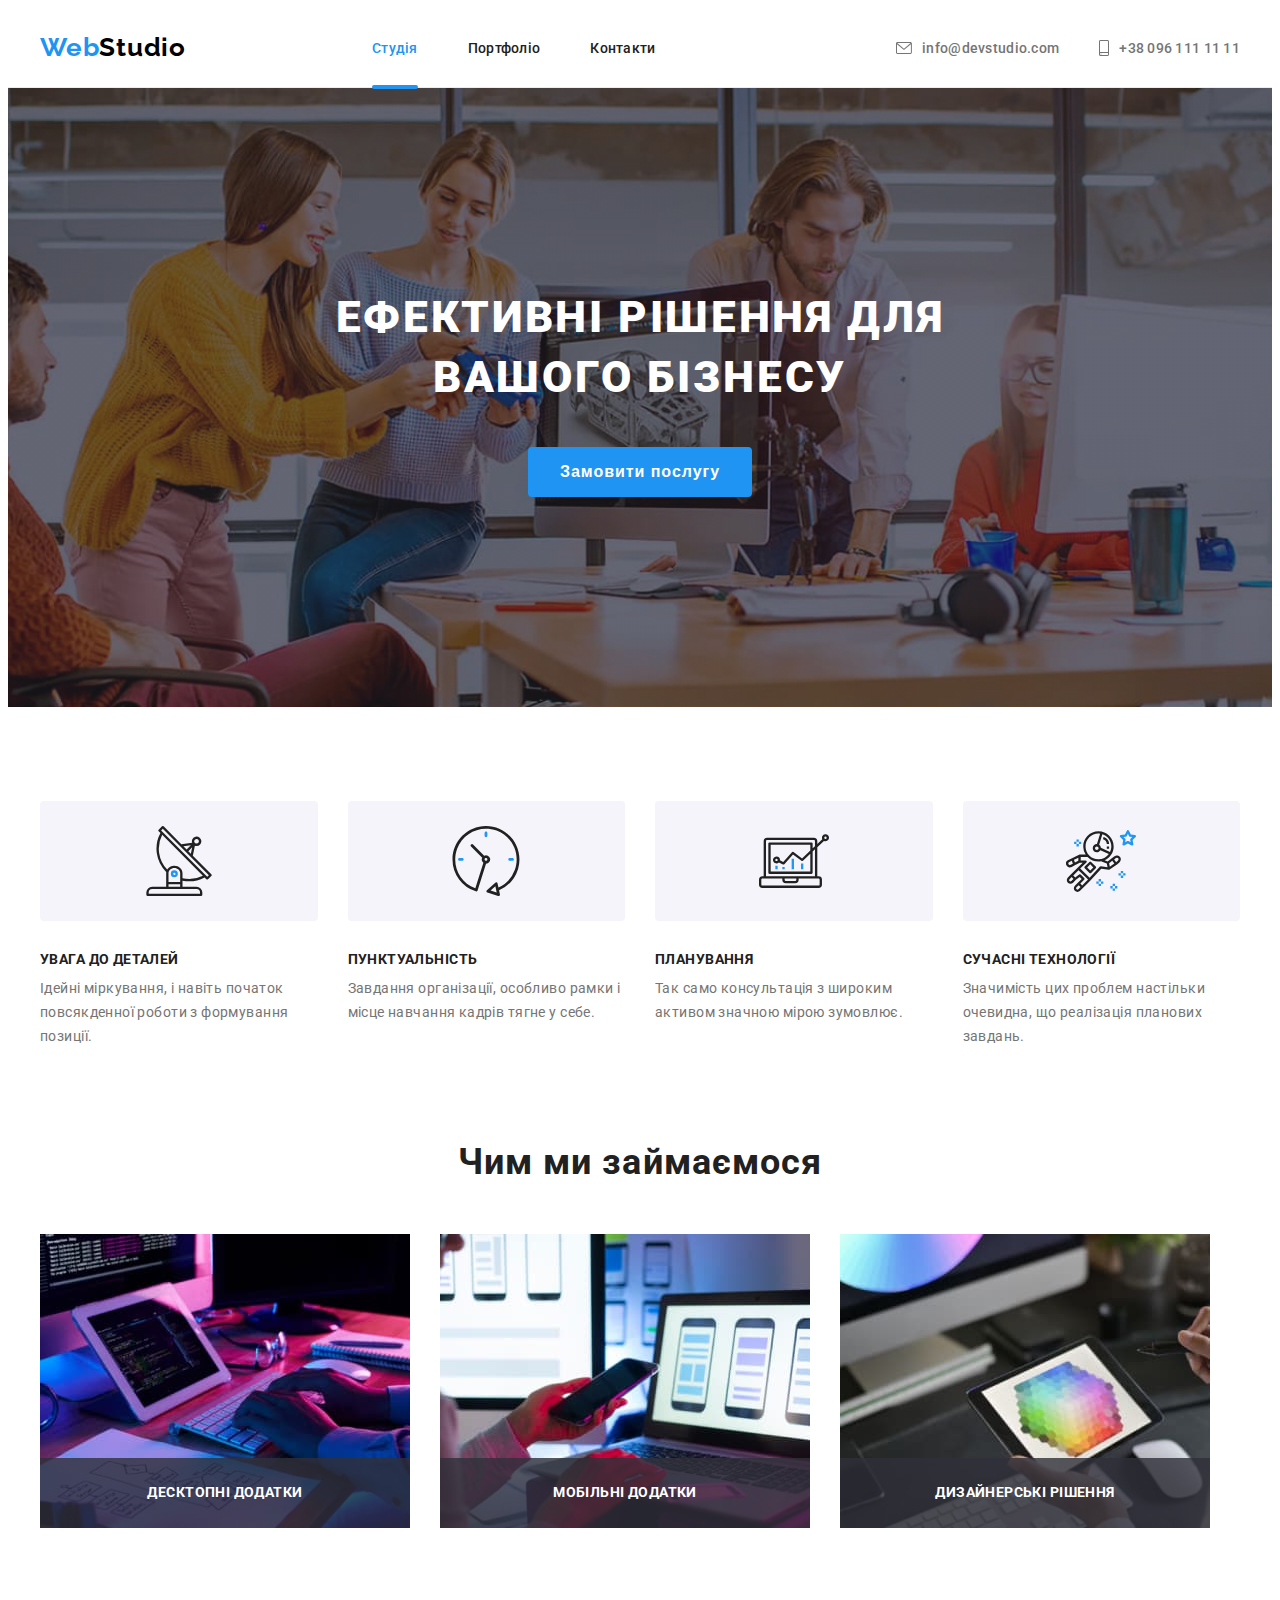
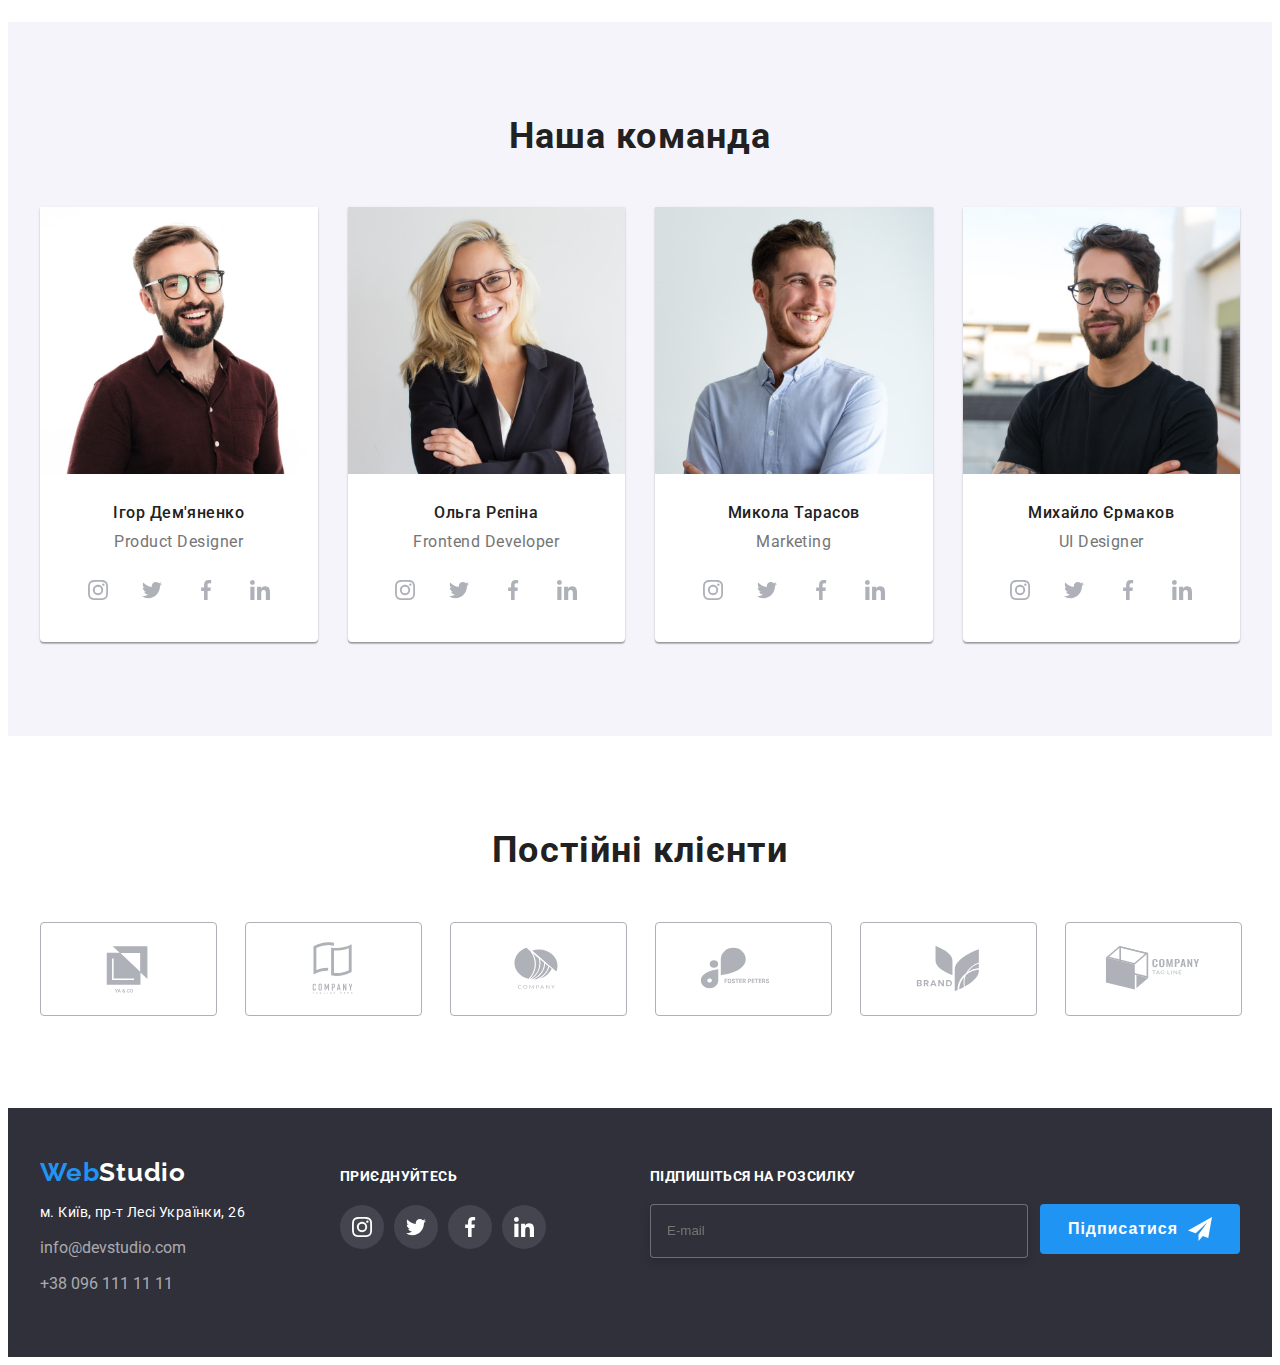
==== commit f88f1a3e: "hw-8 final version" ====
--- a/index.html
+++ b/index.html
@@ -253,7 +253,7 @@
                 
                 <ul class="team__item">
                     <li class="team__card">
-                        <div class="team-wrap">
+                       
                             <picture>
                                 <source media="(min-width: 1200px)" 
                                 srcset="./images/team/img-1_lg.jpg 1x, ./images/team/img-1_lg@2x.jpg 2x" 
@@ -266,40 +266,50 @@
                                 type="image/jpeg">
                                 <img class="team__img" src="./images/team/img-1_sm.jpg" alt="Ігор Дем'яненко" width="450" height="460" >
                             </picture>
+                        <div class="team-wrap">
                             <h3 class="team__name">Ігор Дем'яненко</h3>
                             <p class="team__text">Product Designer</p>
+                            <ul class="team-soc__list">
+                            
+                                <li class="team-soc__item">
+                                    <a class="team-soc__link" href="#" target="_blank" rel="noopener noreferrer">
+                                        <svg class="team-soc__icon" width="20" height="20">
+                                            <use href="./images/icons.svg#icon-instagram"></use>
+                                        </svg>
+                                    </a>
+                                </li>
+                            
+                                <li class="team-soc__item">
+                                    <a class="team-soc__link" href="#" target="_blank" rel="noopener noreferrer">
+                                        <svg class="team-soc__icon" width="20" height="20">
+                                            <use href="./images/icons.svg#icon-twitter"></use>
+                                        </svg>
+                                    </a>
+                                </li>
+                            
+                                <li class="team-soc__item">
+                                    <a class="team-soc__link" href="#" target="_blank" rel="noopener noreferrer">
+                                        <svg class="team-soc__icon" width="20" height="20">
+                                            <use href="./images/icons.svg#icon-facebook"></use>
+                                        </svg>
+                                    </a>
+                                </li>
+                            
+                                <li class="team-soc__item">
+                                    <a class="team-soc__link" href="#" target="_blank" rel="noopener noreferrer">
+                                        <svg class="team-soc__icon" width="20" height="20">
+                                            <use href="./images/icons.svg#icon-linkedin"></use>
+                                        </svg>
+                                    </a>
+                                </li>
+                            
+                            </ul>
                         </div>
-                    <ul class="team-soc__list">                       
-                        
-                        <li class="team-soc__item">
-                            <a class="team-soc__link" href="#" target="_blank" rel="noopener noreferrer">
-                                <svg class="team-soc__icon" width="20" height="20"><use href="./images/icons.svg#icon-instagram"></use></svg>
-                            </a>
-                        </li>
-                        
-                        <li class="team-soc__item">
-                            <a class="team-soc__link" href="#" target="_blank" rel="noopener noreferrer">
-                                <svg class="team-soc__icon" width="20" height="20"><use href="./images/icons.svg#icon-twitter"></use></svg>
-                            </a>
-                        </li>
-                        
-                        <li class="team-soc__item">
-                            <a class="team-soc__link" href="#" target="_blank" rel="noopener noreferrer">
-                                <svg class="team-soc__icon" width="20" height="20"><use href="./images/icons.svg#icon-facebook"></use></svg>
-                            </a>
-                        </li>
-
-                        <li class="team-soc__item">
-                            <a class="team-soc__link" href="#" target="_blank" rel="noopener noreferrer">
-                                <svg class="team-soc__icon" width="20" height="20"><use href="./images/icons.svg#icon-linkedin"></use></svg>
-                            </a>
-                        </li>
-                
-                    </ul>
+                    
                 </li>
                     
                     <li class="team__card">
-                        <div class="team-wrap">
+                       
                             <picture>
                                 <source media="(min-width: 1200px)" 
                                 srcset="./images/team/img-2_lg.jpg 1x, ./images/team/img-2_lg@2x.jpg 2x"
@@ -312,9 +322,9 @@
                                 type="image/jpeg">
                                 <img class="team__img" src="./images/team/img-2_sm.jpg" alt="Ольга Рєпіна" width="450" height="460">
                             </picture>
+                        <div class="team-wrap">
                             <h3 class="team__name">Ольга Рєпіна</h3>
                             <p class="team__text">Frontend Developer</p>
-                        </div>
                     
                     <ul class="team-soc__list">
                     
@@ -343,11 +353,13 @@
                     </li>
                 
                 </ul>
+                        </div>
+
             </li>
                     
                 
                 <li class="team__card">
-                        <div class="team-wrap">
+                       
                             <picture>
                                 <source media="(min-width: 1200px)" 
                                 srcset="./images/team/img-3_lg.jpg 1x, ./images/team/img-3_lg@2x.jpg 2x"
@@ -360,9 +372,10 @@
                                 type="image/jpeg">
                                 <img class="team__img" src="./images/team/img-4_sm.jpg" alt="Микола Тарасов" width="450" height="460">
                             </picture>
+                            <div class="team-wrap">
                             <h3 class="team__name">Микола Тарасов</h3>
                             <p class="team__text">Marketing</p>
-                        </div>
+                       
                     
                     <ul class="team-soc__list">
                         <li class="team-soc__item">
@@ -398,10 +411,11 @@
                         </li>
                         
                     </ul>
+                    </div>
                 </li>
                     
                     <li class="team__card">
-                        <div class="team-wrap">
+                      
                             <picture>
                                 <source media="(min-width: 1200px)" 
                                 srcset="./images/team/img-4_lg.jpg 1x, ./images/team/img-4_lg@2x.jpg 2x"
@@ -414,9 +428,10 @@
                                 type="image/jpeg">
                                 <img class="team__img" src="./images/team/img-4_sm.jpg" alt="Михайло Єрмаков" width="450" height="460">
                             </picture>
+                            <div class="team-wrap">
                             <h3 class="team__name">Михайло Єрмаков</h3>
                             <p class="team__text">UI Designer</p>
-                        </div>
+                       
                     
                     <ul class="team-soc__list">
                     <li class="team-soc__item">
@@ -451,8 +466,10 @@
                         </a>
                     </li>
                     </ul>
+                    </div>
                 </li>
             </ul>
+
 
          
         </div>
--- a/css/main.min.css
+++ b/css/main.min.css
@@ -1 +1 @@
-:root{--primery-text-color: #212121;--secondary-text-color: #757575;--primery-bg-color: #FFFFFF;--secondary-bg-color: #2F303A;--white-bg-color: #F5F5F5;--team-bg-color: #F5F4FA;--primery-accent: hsl(207, 90%, 54%);--header-logo: #000000;--soc-icon: #AFB1B8;--primery-letter-spacing: 0.03em;--secondary-letter-spacing: 0.02em;--anim-slow: 250ms cubic-bezier(0.4, 0, 0.2, 1)}h1,h2,h3,h4,h5,h6,p{margin:0}ul{list-style:none;margin:0;padding:0}img{display:block;width:100%;height:auto}.body{font-family:"Roboto",sans-serif;color:var(--primery-text-color)}.no-scroll{overflow:hidden}.span{color:var(--primery-accent)}.link{text-decoration:none}.visually-hidden{position:absolute;width:1px;height:1px;margin:-1px;border:0;padding:0;white-space:nowrap;-webkit-clip-path:inset(100%);clip-path:inset(100%);clip:rect(0 0 0 0);overflow:hidden}.container{max-width:480px;padding-right:15px;padding-left:15px;margin-left:auto;margin-right:auto}@media screen and (min-width: 768px){.container{max-width:768px}}@media screen and (min-width: 1200px){.container{max-width:1200px}}.header{border-bottom:1px solid #ececec;padding-top:19px;padding-bottom:19px}@media screen and (min-width: 1200px){.header{padding-top:24px;padding-bottom:24px}}.header-container{display:-webkit-box;display:-ms-flexbox;display:flex;-webkit-box-align:center;-ms-flex-align:center;align-items:center}.header-logo{color:var(--header-logo);font-family:"Raleway";font-weight:700;font-size:24px;line-height:1.16;letter-spacing:var(--primery-letter-spacing);margin-left:0}@media screen and (min-width: 1200px){.header-logo{font-size:26px;line-height:1.2;margin-right:93px}}.burger-menu-btn{background-color:rgba(0,0,0,0);border:none;display:-webkit-box;display:-ms-flexbox;display:flex;-webkit-box-align:center;-ms-flex-align:center;align-items:center;-webkit-box-pack:center;-ms-flex-pack:center;justify-content:center;margin-left:auto;z-index:10}@media screen and (min-width: 768px){.burger-menu-btn{display:none}}.burger-menu-open{opacity:0;width:40px;height:40px}.no-scroll .burger-menu-open{opacity:1}.no-scroll .burger-menu-close{display:none}.burger-menu-close{width:40px;height:40px}.mobile-menu{position:fixed;top:0;left:0;width:100%;height:100%;background-color:var(--primery-bg-color);padding:48px 40px;display:-webkit-box;display:-ms-flexbox;display:flex;-webkit-box-orient:vertical;-webkit-box-direction:normal;-ms-flex-direction:column;flex-direction:column;z-index:1}.mobile-menu-nav{margin-bottom:auto;-webkit-column-gap:32px;-moz-column-gap:32px;column-gap:32px}.mobile-menu-nav-item:not(:last-child){margin-bottom:32px}.mobile-menu-nav-link{text-decoration:none;font-weight:500;font-size:40px;line-height:1.17;letter-spacing:var(--secondary-letter-spacing);color:var(--primery-text-color)}.mobile-menu-nav-link.current{color:var(--primery-accent)}.mobile-menu-nav-link:focus{color:var(--primery-accent)}.mobile-menu-contacts{margin-bottom:64px}.mobile-menu-contacts-item:not(:last-child){margin-bottom:32px}.mobile-menu-tel-link{text-decoration:none;font-weight:500;font-size:34px;line-height:1.17;letter-spacing:var(--secondary-letter-spacing);color:var(--primery-accent)}.mobile-menu-mail-link{text-decoration:none;font-weight:500;font-size:24px;line-height:1.16;letter-spacing:var(--secondary-letter-spacing);color:var(--secondary-text-color)}.mobile-menu-soc{text-decoration:none;font-weight:500;font-size:18px;line-height:1.22;letter-spacing:var(--secondary-letter-spacing);display:-webkit-box;display:-ms-flexbox;display:flex;-webkit-box-align:center;-ms-flex-align:center;align-items:center;-ms-flex-wrap:wrap;flex-wrap:wrap;gap:10px}.mobile-menu-soc-link{text-decoration:none;color:var(--primery-accent)}.mobile-menu-soc-item:not(:last-child) .mobile-menu-soc-link{padding-right:10px;border-right:1px solid rgba(33,33,33,.2)}.nav-list{margin-left:93px;font-weight:500;font-size:14px;line-height:1.15;letter-spacing:var(--secondary-letter-spacing);gap:50px;display:-webkit-box;display:-ms-flexbox;display:flex}@media screen and (max-width: 767px){.nav-list{display:none}}.nav-list .link{color:var(--primery-text-color)}.link.current{color:var(--primery-accent);position:relative}.link-item{-webkit-transition:color var(--anim-slow);transition:color var(--anim-slow)}.link-item:hover,.link-item:focus{color:var(--primery-accent)}.current::after{content:"";position:absolute;bottom:-24px;left:0;-webkit-transform:translateY(9px);transform:translateY(9px);width:100%;height:4px;background-color:var(--primery-accent);border-radius:2px}.connect{display:-webkit-box;display:-ms-flexbox;display:flex;-webkit-box-align:center;-ms-flex-align:center;align-items:center;-webkit-transition:color var(--anim-slow);transition:color var(--anim-slow)}.contacts-list{font-weight:500;font-size:14px;line-height:1.15;letter-spacing:var(--secondary-letter-spacing);margin-left:auto;display:-webkit-box;display:-ms-flexbox;display:flex;-webkit-box-orient:vertical;-webkit-box-direction:normal;-ms-flex-direction:column;flex-direction:column;gap:10px;color:var(--secondary-text-color)}@media screen and (max-width: 767px){.contacts-list{display:none}}@media screen and (min-width: 1200px){.contacts-list{-webkit-box-orient:horizontal;-webkit-box-direction:normal;-ms-flex-direction:row;flex-direction:row;gap:40px}}.contacts-icon{fill:currentColor;margin-right:10px}.contacts-list .connect{color:var(--secondary-text-color)}.connect:hover,.connect:focus{color:var(--primery-accent)}.hero{padding-top:118px;padding-bottom:118px;margin:0 auto;background-color:#c4c4c4;background-position:center;background-size:cover;background-image:-webkit-gradient(linear, left top, left bottom, from(rgba(47, 48, 58, 0.4)), to(rgba(47, 48, 58, 0.4))),url(../images/hero-bcg/header-bcg-sm.jpg);background-image:linear-gradient(rgba(47, 48, 58, 0.4), rgba(47, 48, 58, 0.4)),url(../images/hero-bcg/header-bcg-sm.jpg)}@media(min-device-pixel-ratio: 2),(-webkit-min-device-pixel-ratio: 2),(min-resolution: 192dpi),(min-resolution: 2dppx){.hero{background-image:-webkit-gradient(linear, left top, left bottom, from(rgba(47, 48, 58, 0.4)), to(rgba(47, 48, 58, 0.4))),url(../images/hero-bcg/header-bcg-sm@2x.jpg);background-image:linear-gradient(rgba(47, 48, 58, 0.4), rgba(47, 48, 58, 0.4)),url(../images/hero-bcg/header-bcg-sm@2x.jpg)}}@media screen and (min-width: 768px){.hero{background-image:-webkit-gradient(linear, left top, left bottom, from(rgba(47, 48, 58, 0.4)), to(rgba(47, 48, 58, 0.4))),url(../images/hero-bcg/header-bcg-md.jpg);background-image:linear-gradient(rgba(47, 48, 58, 0.4), rgba(47, 48, 58, 0.4)),url(../images/hero-bcg/header-bcg-md.jpg)}}@media screen and (min-width: 768px)and (min-device-pixel-ratio: 2),screen and (min-width: 768px)and (-webkit-min-device-pixel-ratio: 2),screen and (min-width: 768px)and (min-resolution: 192dpi),screen and (min-width: 768px)and (min-resolution: 2dppx){.hero{background-image:-webkit-gradient(linear, left top, left bottom, from(rgba(47, 48, 58, 0.4)), to(rgba(47, 48, 58, 0.4))),url(../images/hero-bcg/header-bcg-md@2x.jpg);background-image:linear-gradient(rgba(47, 48, 58, 0.4), rgba(47, 48, 58, 0.4)),url(../images/hero-bcg/header-bcg-md@2x.jpg)}}@media screen and (min-width: 1200px){.hero{background-image:-webkit-gradient(linear, left top, left bottom, from(rgba(47, 48, 58, 0.4)), to(rgba(47, 48, 58, 0.4))),url(../images/hero-bcg/header-bcg-lg.jpg);background-image:linear-gradient(rgba(47, 48, 58, 0.4), rgba(47, 48, 58, 0.4)),url(../images/hero-bcg/header-bcg-lg.jpg);padding-top:200px;padding-bottom:210px}}@media screen and (min-width: 1200px)and (min-device-pixel-ratio: 2),screen and (min-width: 1200px)and (-webkit-min-device-pixel-ratio: 2),screen and (min-width: 1200px)and (min-resolution: 192dpi),screen and (min-width: 1200px)and (min-resolution: 2dppx){.hero{background-image:-webkit-gradient(linear, left top, left bottom, from(rgba(47, 48, 58, 0.4)), to(rgba(47, 48, 58, 0.4))),url(../images/hero-bcg/header-bcg-lg@2x.jpg);background-image:linear-gradient(rgba(47, 48, 58, 0.4), rgba(47, 48, 58, 0.4)),url(../images/hero-bcg/header-bcg-lg@2x.jpg)}}.hero-title{color:var(--primery-bg-color);font-weight:900;font-size:26px;line-height:1.6;letter-spacing:.06em;text-align:center;text-transform:uppercase;margin-bottom:40px}@media screen and (min-width: 1200px){.hero-title{font-size:44px;line-height:1.35}}.hero-btn{color:var(--primery-bg-color);background-color:var(--primery-accent);font-weight:700;font-size:16px;line-height:1.87;letter-spacing:.06em;cursor:pointer;display:block;margin:auto;border:none;border-radius:4px;padding-top:10px;padding-right:32px;padding-bottom:10px;padding-left:32px;-webkit-transition:color var(--anim-slow),background-color var(--anim-slow);transition:color var(--anim-slow),background-color var(--anim-slow)}.hero-btn:hover,.hero-btn:focus{background-color:#188ce8;-webkit-box-shadow:0px 4px 4px rgba(0,0,0,.15);box-shadow:0px 4px 4px rgba(0,0,0,.15)}.features{padding-top:60px;padding-bottom:60px}@media screen and (min-width: 1200px){.features{padding-top:94px;padding-bottom:94px}}.features__list{display:-webkit-box;display:-ms-flexbox;display:flex;-webkit-box-orient:vertical;-webkit-box-direction:normal;-ms-flex-direction:column;flex-direction:column;gap:30px}@media screen and (min-width: 768px){.features__list{-ms-flex-wrap:wrap;flex-wrap:wrap;-webkit-box-orient:horizontal;-webkit-box-direction:normal;-ms-flex-direction:row;flex-direction:row}}.features__item{width:100%}@media screen and (min-width: 768px){.features__item{width:calc((100% - 30px)/2)}}@media screen and (min-width: 1200px){.features__item{width:calc((100% - 90px)/4)}}.features__title{text-align:center;font-weight:700;font-size:14px;line-height:1.15;letter-spacing:var(--primery-letter-spacing);text-transform:uppercase;margin-bottom:10px}@media screen and (min-width: 768px){.features__title{text-align:left}}.features__text{color:var(--secondary-text-color);font-size:14px;line-height:1.4;letter-spacing:var(--primery-letter-spacing)}.features .features__icon__item{background-color:var(--team-bg-color);display:-webkit-box;display:-ms-flexbox;display:flex;width:100%;height:120px;margin-bottom:30px;-webkit-box-align:center;-ms-flex-align:center;align-items:center;-webkit-box-pack:center;-ms-flex-pack:center;justify-content:center;border-radius:4px}.work{padding-bottom:94px}@media screen and (max-width: 1200px){.work{display:none}}.work__title{font-size:36px;font-weight:700;letter-spacing:var(--primery-letter-spacing);line-height:1.15;margin-bottom:50px;text-align:center}.work__item{display:-webkit-box;display:-ms-flexbox;display:flex;gap:30px;position:relative}.work__text{position:absolute;bottom:0;width:370px;height:70px;display:-webkit-box;display:-ms-flexbox;display:flex;-webkit-box-align:center;-ms-flex-align:center;align-items:center;-webkit-box-pack:center;-ms-flex-pack:center;justify-content:center;background-color:rgba(47,48,58,.8);color:var(--primery-bg-color);font-weight:700;font-size:14px;line-height:1.14;text-align:center;letter-spacing:var(--primery-letter-spacing);text-transform:uppercase}.team{background-color:var(--team-bg-color);padding-top:60px;padding-bottom:60px}@media screen and (min-width: 1200px){.team{padding-top:94px;padding-bottom:94px}}.team__card{background-color:var(--primery-bg-color);-webkit-box-shadow:0px 1px 3px rgba(0,0,0,.12),0px 1px 1px rgba(0,0,0,.14),0px 2px 1px rgba(0,0,0,.2);box-shadow:0px 1px 3px rgba(0,0,0,.12),0px 1px 1px rgba(0,0,0,.14),0px 2px 1px rgba(0,0,0,.2);border-radius:0px 0px 4px 4px;width:100%}@media screen and (min-width: 768px){.team__card{width:calc((100% - 30px)/2)}}@media screen and (min-width: 1200px){.team__card{width:calc((100% - 90px)/4)}}.team__img{width:100%;margin-bottom:30px}.team__item{-ms-flex-wrap:wrap;flex-wrap:wrap;display:-webkit-box;display:-ms-flexbox;display:flex;-webkit-box-pack:center;-ms-flex-pack:center;justify-content:center;gap:30px}@media screen and (max-width: 768px){.team__item{display:-webkit-box;display:-ms-flexbox;display:flex;gap:30px;-webkit-box-pack:center;-ms-flex-pack:center;justify-content:center}}.team__title{font-weight:700;font-size:28px;line-height:1.17;letter-spacing:var(--primery-letter-spacing);text-align:center;margin-bottom:30px}@media screen and (min-width: 1200px){.team__title{font-size:36px;margin-bottom:50px;line-height:1.15}}.team__name{font-weight:500;font-size:16px;line-height:1.18;letter-spacing:var(--primery-letter-spacing);text-align:center;margin-bottom:10px}.team__text{color:var(--secondary-text-color);font-size:16px;line-height:1.18;letter-spacing:var(--primery-letter-spacing);text-align:center;margin-bottom:16px}.team-soc__list{display:-webkit-box;display:-ms-flexbox;display:flex;-webkit-box-pack:center;-ms-flex-pack:center;justify-content:center;gap:10px;margin-bottom:30px}.team-soc__item{width:44px;height:44px}.team-soc__link{width:100%;height:100%;border-radius:50%;display:-webkit-box;display:-ms-flexbox;display:flex;-webkit-box-align:center;-ms-flex-align:center;align-items:center;-webkit-box-pack:center;-ms-flex-pack:center;justify-content:center;color:var(--soc-icon);-webkit-transition:color var(--anim-slow),background-color var(--anim-slow);transition:color var(--anim-slow),background-color var(--anim-slow)}.team-soc__link:hover,.team-soc__link:focus{background-color:var(--primery-accent);color:var(--primery-bg-color)}.team-soc__icon{fill:currentColor}.clients{padding-top:60px;padding-bottom:60px}@media screen and (min-width: 1200px){.clients{padding-top:94px;padding-bottom:94px}}.clients__title{font-weight:700;margin-bottom:30px;line-height:1.17;font-size:28px;letter-spacing:var(--primery-letter-spacing);text-align:center}@media screen and (min-width: 1200px){.clients__title{margin-bottom:50px;line-height:1.16;font-size:36px}}.clients__list{display:-webkit-box;display:-ms-flexbox;display:flex;-webkit-box-pack:justify;-ms-flex-pack:justify;justify-content:space-between;gap:30px;-ms-flex-wrap:wrap;flex-wrap:wrap}@media screen and (min-width: 768px){.clients__list{display:-webkit-box;display:-ms-flexbox;display:flex;gap:30px;-webkit-box-pack:justify;-ms-flex-pack:justify;justify-content:space-between}}@media screen and (min-width: 1200px){.clients__list{display:-webkit-box;display:-ms-flexbox;display:flex;gap:30px;-webkit-box-pack:justify;-ms-flex-pack:justify;justify-content:space-between}}.clients__item{height:92px;width:calc((100% - 30px)/2)}@media screen and (min-width: 768px){.clients__item{width:calc((100% - 90px)/3)}}@media screen and (min-width: 1200px){.clients__item{width:calc((100% - 150px)/6)}}.clients__link{width:100%;height:100%;display:-webkit-box;display:-ms-flexbox;display:flex;-webkit-box-align:center;-ms-flex-align:center;align-items:center;-webkit-box-pack:center;-ms-flex-pack:center;justify-content:center;border:1px solid #afb1b8;border-radius:4px;color:var(--soc-icon);-webkit-transition:color var(--anim-slow);transition:color var(--anim-slow)}.clients__link:hover,.clients__link:focus{border-color:var(--primery-accent);color:var(--primery-accent)}.clients__link:focus{outline-color:var(--primery-accent)}.clients__icon{fill:currentColor}.footer{background-color:var(--secondary-bg-color);padding-top:60px;padding-bottom:60px}.footer .footer-list{margin-bottom:60px}@media screen and (min-width: 1200px){.footer{padding-bottom:0}}.link-footer{text-decoration:none}.footer-item{margin-bottom:9px;text-align:center}.footer-item:last-child{margin-bottom:0}.footer-logo{color:var(--primery-bg-color);font-family:"Raleway";font-weight:700;font-size:24px;line-height:1.16px;letter-spacing:var(--primery-letter-spacing);display:block;margin-bottom:28px;text-align:center}@media screen and (min-width: 1200px){.footer-logo{font-weight:700;font-size:26px;line-height:1.2px;text-align:center;letter-spacing:.03em;display:-webkit-box;display:-ms-flexbox;display:flex}}.adress{color:var(--primery-bg-color);font-family:"Roboto";font-size:14px;line-height:1.7;letter-spacing:var(--primery-letter-spacing);font-style:normal;margin-left:auto}@media screen and (min-width: 1200px){.adress{display:-webkit-box;display:-ms-flexbox;display:flex}}@media screen and (min-width: 1200px){.link-footer{display:-webkit-box;display:-ms-flexbox;display:flex}}.contacts-footer .connection{color:rgba(255,255,255,.6);font-style:normal;margin-left:auto}.contacts-footer{-webkit-transition:color var(--anim-slow);transition:color var(--anim-slow);line-height:1.7}.contacts-footer:hover,.contacts-footer:focus{color:var(--primery-accent)}.footer-container{display:-webkit-box;display:-ms-flexbox;display:flex;-webkit-box-align:baseline;-ms-flex-align:baseline;align-items:baseline;-ms-flex-wrap:wrap;flex-wrap:wrap}@media screen and (max-width: 767px){.footer-container{display:block}}@media screen and (min-width: 768px){.contacts{width:50%}}@media screen and (min-width: 1200px){.contacts{width:25%}}@media screen and (min-width: 768px){.contacts-soc{width:50%}}@media screen and (min-width: 1200px){.contacts-soc{width:25%}}.contacts-soc-title{color:var(--primery-bg-color);font-weight:700;font-size:14px;line-height:1.14;letter-spacing:var(--primery-letter-spacing);text-transform:uppercase;margin-bottom:20px;text-align:center}@media screen and (min-width: 1200px){.contacts-soc-title{text-align:left}}.contacts-soc-list{display:-webkit-box;display:-ms-flexbox;display:flex;gap:10px;-webkit-box-pack:center;-ms-flex-pack:center;justify-content:center;margin-bottom:60px}@media screen and (min-width: 1200px){.contacts-soc-list{-webkit-box-pack:start;-ms-flex-pack:start;justify-content:flex-start;margin-bottom:0}}.contacts-soc-item{width:44px;height:44px}.contacts-soc-link{background-color:rgba(255,255,255,.1);display:-webkit-box;display:-ms-flexbox;display:flex;-webkit-box-align:center;-ms-flex-align:center;align-items:center;-webkit-box-pack:center;-ms-flex-pack:center;justify-content:center;border-radius:50%;width:100%;height:100%;color:var(--primery-bg-color);-webkit-transition:background-color var(--anim-slow);transition:background-color var(--anim-slow)}.contacts-soc-link:hover,.contacts-soc-link:focus{background-color:var(--primery-accent)}.contacts-soc-icon{fill:currentColor}.portfolio-container{padding-top:60px;padding-bottom:60px}@media screen and (min-width: 1200px){.portfolio-container{padding-top:94px;padding-bottom:94px}}.button{display:-webkit-box;display:-ms-flexbox;display:flex;-ms-flex-wrap:wrap;flex-wrap:wrap;gap:15px 8px;margin-bottom:40px}@media screen and (min-width: 768px){.button{-webkit-box-pack:center;-ms-flex-pack:center;justify-content:center;margin-bottom:30px}}@media screen and (min-width: 1200px){.button{margin-bottom:50px}}.portfolio-button{color:var(--primery-text-color);background-color:var(--team-bg-color);font-weight:500;font-size:16px;line-height:1.62;letter-spacing:var(--primery-letter-spacing);cursor:pointer;border:none;border-radius:4px;padding-top:6px;padding-right:22px;padding-bottom:6px;padding-left:22px;-webkit-transition:color var(--anim-slow),background-color var(--anim-slow),-webkit-box-shadow var(--anim-slow);transition:color var(--anim-slow),background-color var(--anim-slow),-webkit-box-shadow var(--anim-slow);transition:color var(--anim-slow),background-color var(--anim-slow),box-shadow var(--anim-slow);transition:color var(--anim-slow),background-color var(--anim-slow),box-shadow var(--anim-slow),-webkit-box-shadow var(--anim-slow)}.portfolio-button:hover,.portfolio-button:focus{background-color:var(--primery-accent);color:var(--primery-bg-color);-webkit-box-shadow:0px 3px 1px rgba(0,0,0,.1),0px 1px 2px rgba(0,0,0,.08),0px 2px 2px rgba(0,0,0,.12);box-shadow:0px 3px 1px rgba(0,0,0,.1),0px 1px 2px rgba(0,0,0,.08),0px 2px 2px rgba(0,0,0,.12)}.info{display:-webkit-box;display:-ms-flexbox;display:flex;-ms-flex-wrap:wrap;flex-wrap:wrap;gap:30px;-webkit-box-orient:vertical;-webkit-box-direction:normal;-ms-flex-direction:column;flex-direction:column}@media screen and (min-width: 768px){.info{-webkit-box-orient:horizontal;-webkit-box-direction:normal;-ms-flex-direction:row;flex-direction:row}}.info-wrap{border-bottom:1px solid #eee;border-right:1px solid #eee;border-left:1px solid #eee;padding:20px 24px;-webkit-box-flex:1;-ms-flex-positive:1;flex-grow:1}@media screen and (min-width: 768px){.info-card{width:calc((100% - 30px)/2)}}@media screen and (min-width: 1200px){.info-card{width:calc((100% - 60px)/3)}}.info-img{display:block}.info-title{color:var(--primery-text-color);font-weight:700;font-size:18px;line-height:2;letter-spacing:.06em;margin-bottom:4px}.info-text{color:var(--secondary-text-color);font-size:16px;line-height:1.87;letter-spacing:var(--primery-letter-spacing)}.info-link{text-decoration:none;display:-webkit-box;display:-ms-flexbox;display:flex;-webkit-box-orient:vertical;-webkit-box-direction:normal;-ms-flex-direction:column;flex-direction:column;-webkit-transition:-webkit-box-shadow var(--anim-slow);transition:-webkit-box-shadow var(--anim-slow);transition:box-shadow var(--anim-slow);transition:box-shadow var(--anim-slow), -webkit-box-shadow var(--anim-slow);height:100%}.info-link:hover{-webkit-box-shadow:0px 1px 1px rgba(0,0,0,.12),0px 4px 4px rgba(0,0,0,.06),1px 4px 6px rgba(0,0,0,.16);box-shadow:0px 1px 1px rgba(0,0,0,.12),0px 4px 4px rgba(0,0,0,.06),1px 4px 6px rgba(0,0,0,.16)}.info-move-text{position:absolute;top:0;height:100%;-webkit-transform:translateY(100%);transform:translateY(100%);-webkit-transition:-webkit-transform var(--anim-slow);transition:-webkit-transform var(--anim-slow);transition:transform var(--anim-slow);transition:transform var(--anim-slow), -webkit-transform var(--anim-slow);display:-webkit-box;display:-ms-flexbox;display:flex;-webkit-box-align:center;-ms-flex-align:center;align-items:center;padding-left:24px;padding-right:24px;color:var(--primery-bg-color);background-color:rgba(33,150,243,.9);font-size:18px;line-height:1.55;letter-spacing:var(--primery-letter-spacing)}.info-link:hover .info-move-text,.info-link:focus .info-move-text{-webkit-transform:translateY(0);transform:translateY(0)}.info-move-wrap{position:relative;overflow:hidden}.backdrop{position:fixed;top:0;width:100%;height:100%;background-color:rgba(0,0,0,.2);-webkit-transition:opacity var(--anim-slow),visibility var(--anim-slow);transition:opacity var(--anim-slow),visibility var(--anim-slow)}.modal{position:absolute;top:50%;left:50%;padding:40px;width:calc(100% - 30px);max-width:450px;background-color:var(--primery-bg-color);-webkit-box-shadow:0px 1px 3px rgba(0,0,0,.12),0px 1px 1px rgba(0,0,0,.14),0px 2px 1px rgba(0,0,0,.2);box-shadow:0px 1px 3px rgba(0,0,0,.12),0px 1px 1px rgba(0,0,0,.14),0px 2px 1px rgba(0,0,0,.2);border-radius:4px;-webkit-transform:translate(-50%, -50%) scaleY(1);transform:translate(-50%, -50%) scaleY(1);-webkit-transition:-webkit-transform var(--anim-slow);transition:-webkit-transform var(--anim-slow);transition:transform var(--anim-slow);transition:transform var(--anim-slow), -webkit-transform var(--anim-slow)}@media screen and (min-width: 1200px){.modal{max-width:528px}}.backdrop.is-hidden .modal{-webkit-transform:translate(-50%, -50%) scaleY(1.5);transform:translate(-50%, -50%) scaleY(1.5)}.modal-close{position:absolute;right:8px;top:8px;width:30px;height:30px;display:-webkit-box;display:-ms-flexbox;display:flex;-webkit-box-align:center;-ms-flex-align:center;align-items:center;-webkit-box-pack:center;-ms-flex-pack:center;justify-content:center;background:#fff;border:1px solid rgba(0,0,0,.1);border-radius:50%;cursor:pointer}.modal-close-icon{color:var(--header-logo);cursor:pointer;-webkit-transition:fill var(--anim-slow);transition:fill var(--anim-slow)}.modal-close-icon:hover{fill:var(--primery-accent)}.is-hidden{opacity:0;visibility:hidden;pointer-events:none}.form-text{color:var(--primery-text-color);font-weight:700;font-size:20px;line-height:1.15;letter-spacing:var(--primery-letter-spacing);text-align:center;margin-bottom:12px}.form-label{display:block;color:var(--secondary-text-color);font-size:12px;line-height:1.16;letter-spacing:.01em;margin-bottom:4px}.form-input{width:100%;max-width:448px;height:40px;border:1px solid rgba(33,33,33,.2);border-radius:4px;outline:rgba(0,0,0,0);-webkit-transition:border-color var(--anim-slow);transition:border-color var(--anim-slow);padding:0 0 0 40px;font-size:12px}.form-input:focus{border-color:var(--primery-accent)}.form-input:focus+.modal-icon{fill:var(--primery-accent)}.input-field{position:relative;margin-bottom:10px}.modal-icon{position:absolute;left:12px;top:50%;-webkit-transform:translateY(-50%);transform:translateY(-50%)}.modal-comment{width:100%;max-width:448px;height:120px;resize:none;display:block;font-size:12px;line-height:1.16;letter-spacing:.01em;border:1px solid rgba(33,33,33,.2);border-radius:4px;padding-left:16px;padding-top:12px;-webkit-transition:border-color var(--anim-slow);transition:border-color var(--anim-slow)}.modal-comment:focus{border-color:var(--primery-accent);outline:1px}.modal-comment::-webkit-input-placeholder{color:rgba(117,117,117,.5)}.modal-comment::-moz-placeholder{color:rgba(117,117,117,.5)}.modal-comment:-ms-input-placeholder{color:rgba(117,117,117,.5)}.modal-comment::-ms-input-placeholder{color:rgba(117,117,117,.5)}.modal-comment::placeholder{color:rgba(117,117,117,.5)}.btn-submit{display:block;margin:auto;color:var(--primery-bg-color);background-color:var(--primery-accent);border-radius:4px;font-weight:700;font-size:16px;line-height:1.87;letter-spacing:.06em;border:none;cursor:pointer;padding-top:10px;padding-right:52px;padding-bottom:10px;padding-left:52px;-webkit-transition:color var(--anim-slow),background-color var(--anim-slow),-webkit-box-shadow var(--anim-slow);transition:color var(--anim-slow),background-color var(--anim-slow),-webkit-box-shadow var(--anim-slow);transition:color var(--anim-slow),background-color var(--anim-slow),box-shadow var(--anim-slow);transition:color var(--anim-slow),background-color var(--anim-slow),box-shadow var(--anim-slow),-webkit-box-shadow var(--anim-slow)}.btn-submit:hover,.btn-submit:focus{background-color:#188ce8;-webkit-box-shadow:0px 4px 4px rgba(0,0,0,.15);box-shadow:0px 4px 4px rgba(0,0,0,.15)}.check-text{color:var(--secondary-text-color);font-size:14px;line-height:1.71;letter-spacing:var(--primery-letter-spacing);display:-webkit-box;display:-ms-flexbox;display:flex;-webkit-box-align:center;-ms-flex-align:center;align-items:center;-webkit-box-pack:center;-ms-flex-pack:center;justify-content:center;margin-bottom:30px}.check-text .check-box{display:-webkit-box;display:-ms-flexbox;display:flex;-webkit-box-align:center;-ms-flex-align:center;align-items:center;-webkit-box-pack:center;-ms-flex-pack:center;justify-content:center;fill:rgba(0,0,0,0);width:16px;height:15px;border:2px solid var(--primery-text-color);border-radius:2px;margin-right:8px;-webkit-transition:var(--anim-slow);transition:var(--anim-slow)}.modal-check:checked+.check-text .check-box{background-color:var(--primery-accent);fill:var(--primery-bg-color);border:none}.modal-check:focus+.check-text .check-box{border-color:var(--primery-accent)}.policy-agreed{position:relative;color:var(--primery-accent);font-size:14px;line-height:1.71;letter-spacing:var(--primery-letter-spacing);margin-left:5px;text-decoration:none}.policy-agreed::after{content:"";position:absolute;bottom:0;left:0;-webkit-transform:translateY(-3px);transform:translateY(-3px);width:100%;height:1px;background-color:var(--primery-accent)}.subscribe{width:100%}@media screen and (min-width: 1200px){.subscribe{width:auto;margin-left:auto}}.subscribe-title{text-align:center;color:var(--primery-bg-color);font-weight:700;font-size:14px;line-height:16px;letter-spacing:var(--primery-letter-spacing);text-transform:uppercase;margin-bottom:20px}@media screen and (min-width: 1200px){.subscribe-title{text-align:left}}@media screen and (min-width: 1200px){.subscribe-form{display:-webkit-box;display:-ms-flexbox;display:flex;gap:12px}}.subscribe-input{display:block;color:var(--primery-bg-color);background-color:var(--secondary-bg-color);width:100%;height:50px;border:1px solid rgba(255,255,255,.3);-webkit-filter:drop-shadow(0px 4px 4px rgba(0, 0, 0, 0.15));filter:drop-shadow(0px 4px 4px rgba(0, 0, 0, 0.15));border-radius:4px;padding-left:16px;-webkit-transition:var(--anim-slow);transition:var(--anim-slow);margin-bottom:20px}@media screen and (min-width: 768px){.subscribe-input{max-width:450px;margin:0 auto 30px}}@media screen and (min-width: 1200px){.subscribe-input{width:358px;margin:0}}.subscribe-input:focus{border-color:var(--primery-accent);outline:none}.subscribe-btn{display:-webkit-box;display:-ms-flexbox;display:flex;-webkit-box-align:center;-ms-flex-align:center;align-items:center;-webkit-box-pack:center;-ms-flex-pack:center;justify-content:center;color:#fff;background-color:var(--primery-accent);width:200px;height:50px;font-weight:700;font-size:16px;line-height:1.88;letter-spacing:.06em;border-radius:4px;cursor:pointer;border:none;-webkit-transition:background-color var(--anim-slow),-webkit-box-shadow var(--anim-slow);transition:background-color var(--anim-slow),-webkit-box-shadow var(--anim-slow);transition:background-color var(--anim-slow),box-shadow var(--anim-slow);transition:background-color var(--anim-slow),box-shadow var(--anim-slow),-webkit-box-shadow var(--anim-slow)}@media screen and (max-width: 1200px){.subscribe-btn{margin:0 auto}}.subscribe-btn:hover,.subscribe-btn:focus{background-color:#188ce8;-webkit-box-shadow:0px 4px 4px rgba(0,0,0,.15);box-shadow:0px 4px 4px rgba(0,0,0,.15)}.icon-send{fill:var(--primery-bg-color);margin-left:10px;-webkit-transition:var(--anim-slow);transition:var(--anim-slow)}/*# sourceMappingURL=main.min.css.map */+:root{--primery-text-color: #212121;--secondary-text-color: #757575;--primery-bg-color: #FFFFFF;--secondary-bg-color: #2F303A;--white-bg-color: #F5F5F5;--team-bg-color: #F5F4FA;--primery-accent: hsl(207, 90%, 54%);--header-logo: #000000;--soc-icon: #AFB1B8;--primery-letter-spacing: 0.03em;--secondary-letter-spacing: 0.02em;--anim-slow: 250ms cubic-bezier(0.4, 0, 0.2, 1)}h1,h2,h3,h4,h5,h6,p{margin:0}ul{list-style:none;margin:0;padding:0}img{display:block;width:100%;height:auto}.body{font-family:"Roboto",sans-serif;color:var(--primery-text-color)}.no-scroll{overflow:hidden}.span{color:var(--primery-accent)}.link{text-decoration:none}.visually-hidden{position:absolute;width:1px;height:1px;margin:-1px;border:0;padding:0;white-space:nowrap;-webkit-clip-path:inset(100%);clip-path:inset(100%);clip:rect(0 0 0 0);overflow:hidden}.container{max-width:480px;padding-right:15px;padding-left:15px;margin-left:auto;margin-right:auto}@media screen and (min-width: 768px){.container{max-width:768px}}@media screen and (min-width: 1200px){.container{max-width:1200px}}.header{border-bottom:1px solid #ececec;padding-top:19px;padding-bottom:19px}@media screen and (min-width: 1200px){.header{padding-top:24px;padding-bottom:24px}}.header-container{display:-webkit-box;display:-ms-flexbox;display:flex;-webkit-box-align:center;-ms-flex-align:center;align-items:center}.header-logo{color:var(--header-logo);font-family:"Raleway";font-weight:700;font-size:24px;line-height:1.16;letter-spacing:var(--primery-letter-spacing);margin-left:0}@media screen and (min-width: 1200px){.header-logo{font-size:26px;line-height:1.2;margin-right:93px}}.burger-menu-btn{background-color:rgba(0,0,0,0);border:none;display:-webkit-box;display:-ms-flexbox;display:flex;-webkit-box-align:center;-ms-flex-align:center;align-items:center;-webkit-box-pack:center;-ms-flex-pack:center;justify-content:center;margin-left:auto;z-index:10}@media screen and (min-width: 768px){.burger-menu-btn{display:none}}.burger-menu-open{opacity:0;width:40px;height:40px}.no-scroll .burger-menu-open{opacity:1}.no-scroll .burger-menu-close{display:none}.burger-menu-close{width:40px;height:40px}.mobile-menu{position:fixed;top:0;left:0;width:100%;height:100%;background-color:var(--primery-bg-color);padding:48px 40px;display:-webkit-box;display:-ms-flexbox;display:flex;-webkit-box-orient:vertical;-webkit-box-direction:normal;-ms-flex-direction:column;flex-direction:column;z-index:1}.mobile-menu-nav{margin-bottom:auto;-webkit-column-gap:32px;-moz-column-gap:32px;column-gap:32px}.mobile-menu-nav-item:not(:last-child){margin-bottom:32px}.mobile-menu-nav-link{text-decoration:none;font-weight:500;font-size:40px;line-height:1.17;letter-spacing:var(--secondary-letter-spacing);color:var(--primery-text-color)}.mobile-menu-nav-link.current{color:var(--primery-accent)}.mobile-menu-nav-link:focus{color:var(--primery-accent)}.mobile-menu-contacts{margin-bottom:64px}.mobile-menu-contacts-item:not(:last-child){margin-bottom:32px}.mobile-menu-tel-link{text-decoration:none;font-weight:500;font-size:34px;line-height:1.17;letter-spacing:var(--secondary-letter-spacing);color:var(--primery-accent)}.mobile-menu-mail-link{text-decoration:none;font-weight:500;font-size:24px;line-height:1.16;letter-spacing:var(--secondary-letter-spacing);color:var(--secondary-text-color)}.mobile-menu-soc{text-decoration:none;font-weight:500;font-size:18px;line-height:1.22;letter-spacing:var(--secondary-letter-spacing);display:-webkit-box;display:-ms-flexbox;display:flex;-webkit-box-align:center;-ms-flex-align:center;align-items:center;-ms-flex-wrap:wrap;flex-wrap:wrap;gap:10px}.mobile-menu-soc-link{text-decoration:none;color:var(--primery-accent)}.mobile-menu-soc-item:not(:last-child) .mobile-menu-soc-link{padding-right:10px;border-right:1px solid rgba(33,33,33,.2)}.nav-list{margin-left:93px;font-weight:500;font-size:14px;line-height:1.15;letter-spacing:var(--secondary-letter-spacing);gap:50px;display:-webkit-box;display:-ms-flexbox;display:flex}@media screen and (max-width: 767px){.nav-list{display:none}}.nav-list .link{color:var(--primery-text-color)}.link.current{color:var(--primery-accent);position:relative}.link-item{-webkit-transition:color var(--anim-slow);transition:color var(--anim-slow)}.link-item:hover,.link-item:focus{color:var(--primery-accent)}.current::after{content:"";position:absolute;bottom:-24px;left:0;-webkit-transform:translateY(9px);transform:translateY(9px);width:100%;height:4px;background-color:var(--primery-accent);border-radius:2px}.connect{display:-webkit-box;display:-ms-flexbox;display:flex;-webkit-box-align:center;-ms-flex-align:center;align-items:center;-webkit-transition:color var(--anim-slow);transition:color var(--anim-slow)}.contacts-list{font-weight:500;font-size:14px;line-height:1.15;letter-spacing:var(--secondary-letter-spacing);margin-left:auto;display:-webkit-box;display:-ms-flexbox;display:flex;-webkit-box-orient:vertical;-webkit-box-direction:normal;-ms-flex-direction:column;flex-direction:column;gap:10px;color:var(--secondary-text-color)}@media screen and (max-width: 767px){.contacts-list{display:none}}@media screen and (min-width: 1200px){.contacts-list{-webkit-box-orient:horizontal;-webkit-box-direction:normal;-ms-flex-direction:row;flex-direction:row;gap:40px}}.contacts-icon{fill:currentColor;margin-right:10px}.contacts-list .connect{color:var(--secondary-text-color)}.connect:hover,.connect:focus{color:var(--primery-accent)}.hero{padding-top:118px;padding-bottom:118px;margin:0 auto;background-color:#c4c4c4;background-position:center;background-size:cover;background-image:-webkit-gradient(linear, left top, left bottom, from(rgba(47, 48, 58, 0.4)), to(rgba(47, 48, 58, 0.4))),url(../images/hero-bcg/header-bcg-sm.jpg);background-image:linear-gradient(rgba(47, 48, 58, 0.4), rgba(47, 48, 58, 0.4)),url(../images/hero-bcg/header-bcg-sm.jpg)}@media(min-device-pixel-ratio: 2),(-webkit-min-device-pixel-ratio: 2),(min-resolution: 192dpi),(min-resolution: 2dppx){.hero{background-image:-webkit-gradient(linear, left top, left bottom, from(rgba(47, 48, 58, 0.4)), to(rgba(47, 48, 58, 0.4))),url(../images/hero-bcg/header-bcg-sm@2x.jpg);background-image:linear-gradient(rgba(47, 48, 58, 0.4), rgba(47, 48, 58, 0.4)),url(../images/hero-bcg/header-bcg-sm@2x.jpg)}}@media screen and (min-width: 768px){.hero{background-image:-webkit-gradient(linear, left top, left bottom, from(rgba(47, 48, 58, 0.4)), to(rgba(47, 48, 58, 0.4))),url(../images/hero-bcg/header-bcg-md.jpg);background-image:linear-gradient(rgba(47, 48, 58, 0.4), rgba(47, 48, 58, 0.4)),url(../images/hero-bcg/header-bcg-md.jpg)}}@media screen and (min-width: 768px)and (min-device-pixel-ratio: 2),screen and (min-width: 768px)and (-webkit-min-device-pixel-ratio: 2),screen and (min-width: 768px)and (min-resolution: 192dpi),screen and (min-width: 768px)and (min-resolution: 2dppx){.hero{background-image:-webkit-gradient(linear, left top, left bottom, from(rgba(47, 48, 58, 0.4)), to(rgba(47, 48, 58, 0.4))),url(../images/hero-bcg/header-bcg-md@2x.jpg);background-image:linear-gradient(rgba(47, 48, 58, 0.4), rgba(47, 48, 58, 0.4)),url(../images/hero-bcg/header-bcg-md@2x.jpg)}}@media screen and (min-width: 1200px){.hero{background-image:-webkit-gradient(linear, left top, left bottom, from(rgba(47, 48, 58, 0.4)), to(rgba(47, 48, 58, 0.4))),url(../images/hero-bcg/header-bcg-lg.jpg);background-image:linear-gradient(rgba(47, 48, 58, 0.4), rgba(47, 48, 58, 0.4)),url(../images/hero-bcg/header-bcg-lg.jpg);padding-top:200px;padding-bottom:210px}}@media screen and (min-width: 1200px)and (min-device-pixel-ratio: 2),screen and (min-width: 1200px)and (-webkit-min-device-pixel-ratio: 2),screen and (min-width: 1200px)and (min-resolution: 192dpi),screen and (min-width: 1200px)and (min-resolution: 2dppx){.hero{background-image:-webkit-gradient(linear, left top, left bottom, from(rgba(47, 48, 58, 0.4)), to(rgba(47, 48, 58, 0.4))),url(../images/hero-bcg/header-bcg-lg@2x.jpg);background-image:linear-gradient(rgba(47, 48, 58, 0.4), rgba(47, 48, 58, 0.4)),url(../images/hero-bcg/header-bcg-lg@2x.jpg)}}.hero-title{color:var(--primery-bg-color);font-weight:900;font-size:26px;line-height:1.6;letter-spacing:.06em;text-align:center;text-transform:uppercase;margin-bottom:40px}@media screen and (min-width: 1200px){.hero-title{font-size:44px;line-height:1.35}}.hero-btn{color:var(--primery-bg-color);background-color:var(--primery-accent);font-weight:700;font-size:16px;line-height:1.87;letter-spacing:.06em;cursor:pointer;display:block;margin:auto;border:none;border-radius:4px;padding-top:10px;padding-right:32px;padding-bottom:10px;padding-left:32px;-webkit-transition:color var(--anim-slow),background-color var(--anim-slow);transition:color var(--anim-slow),background-color var(--anim-slow)}.hero-btn:hover,.hero-btn:focus{background-color:#188ce8;-webkit-box-shadow:0px 4px 4px rgba(0,0,0,.15);box-shadow:0px 4px 4px rgba(0,0,0,.15)}.features{padding-top:60px;padding-bottom:60px}@media screen and (min-width: 1200px){.features{padding-top:94px;padding-bottom:94px}}.features__list{display:-webkit-box;display:-ms-flexbox;display:flex;-webkit-box-orient:vertical;-webkit-box-direction:normal;-ms-flex-direction:column;flex-direction:column;gap:30px}@media screen and (min-width: 768px){.features__list{-ms-flex-wrap:wrap;flex-wrap:wrap;-webkit-box-orient:horizontal;-webkit-box-direction:normal;-ms-flex-direction:row;flex-direction:row}}.features__item{width:100%}@media screen and (min-width: 768px){.features__item{width:calc((100% - 30px)/2)}}@media screen and (min-width: 1200px){.features__item{width:calc((100% - 90px)/4)}}.features__title{text-align:center;font-weight:700;font-size:14px;line-height:1.15;letter-spacing:var(--primery-letter-spacing);text-transform:uppercase;margin-bottom:10px}@media screen and (min-width: 768px){.features__title{text-align:left}}.features__text{color:var(--secondary-text-color);font-size:14px;line-height:1.7;letter-spacing:var(--primery-letter-spacing)}.features .features__icon__item{background-color:var(--team-bg-color);display:-webkit-box;display:-ms-flexbox;display:flex;width:100%;height:120px;margin-bottom:30px;-webkit-box-align:center;-ms-flex-align:center;align-items:center;-webkit-box-pack:center;-ms-flex-pack:center;justify-content:center;border-radius:4px}.work{padding-bottom:94px}@media screen and (max-width: 1200px){.work{display:none}}.work__title{font-size:36px;font-weight:700;letter-spacing:var(--primery-letter-spacing);line-height:1.15;margin-bottom:50px;text-align:center}.work__item{display:-webkit-box;display:-ms-flexbox;display:flex;gap:30px;position:relative}.work__text{position:absolute;bottom:0;width:370px;height:70px;display:-webkit-box;display:-ms-flexbox;display:flex;-webkit-box-align:center;-ms-flex-align:center;align-items:center;-webkit-box-pack:center;-ms-flex-pack:center;justify-content:center;background-color:rgba(47,48,58,.8);color:var(--primery-bg-color);font-weight:700;font-size:14px;line-height:1.14;text-align:center;letter-spacing:var(--primery-letter-spacing);text-transform:uppercase}.team{background-color:var(--team-bg-color);padding-top:60px;padding-bottom:60px}@media screen and (min-width: 1200px){.team{padding-top:94px;padding-bottom:94px}}.team__card{background-color:var(--primery-bg-color);-webkit-box-shadow:0px 1px 3px rgba(0,0,0,.12),0px 1px 1px rgba(0,0,0,.14),0px 2px 1px rgba(0,0,0,.2);box-shadow:0px 1px 3px rgba(0,0,0,.12),0px 1px 1px rgba(0,0,0,.14),0px 2px 1px rgba(0,0,0,.2);border-radius:0px 0px 4px 4px;width:100%}@media screen and (min-width: 768px){.team__card{width:calc((100% - 30px)/2)}}@media screen and (min-width: 1200px){.team__card{width:calc((100% - 90px)/4)}}.team__img{width:100%}.team__item{-ms-flex-wrap:wrap;flex-wrap:wrap;display:-webkit-box;display:-ms-flexbox;display:flex;-webkit-box-pack:center;-ms-flex-pack:center;justify-content:center;gap:30px}@media screen and (max-width: 768px){.team__item{display:-webkit-box;display:-ms-flexbox;display:flex;gap:30px;-webkit-box-pack:center;-ms-flex-pack:center;justify-content:center}}.team__title{font-weight:700;font-size:28px;line-height:1.17;letter-spacing:var(--primery-letter-spacing);text-align:center;margin-bottom:30px}@media screen and (min-width: 1200px){.team__title{font-size:36px;margin-bottom:50px;line-height:1.15}}.team__name{font-weight:500;font-size:16px;line-height:1.18;letter-spacing:var(--primery-letter-spacing);text-align:center;margin-bottom:10px}.team__text{color:var(--secondary-text-color);font-size:16px;line-height:1.18;letter-spacing:var(--primery-letter-spacing);text-align:center;margin-bottom:16px}.team-wrap{padding:30px 0}.team-soc__list{display:-webkit-box;display:-ms-flexbox;display:flex;-webkit-box-pack:center;-ms-flex-pack:center;justify-content:center;gap:10px}.team-soc__item{width:44px;height:44px}.team-soc__link{width:100%;height:100%;border-radius:50%;display:-webkit-box;display:-ms-flexbox;display:flex;-webkit-box-align:center;-ms-flex-align:center;align-items:center;-webkit-box-pack:center;-ms-flex-pack:center;justify-content:center;color:var(--soc-icon);-webkit-transition:color var(--anim-slow),background-color var(--anim-slow);transition:color var(--anim-slow),background-color var(--anim-slow)}.team-soc__link:hover,.team-soc__link:focus{background-color:var(--primery-accent);color:var(--primery-bg-color)}.team-soc__icon{fill:currentColor}.clients{padding-top:60px;padding-bottom:60px}@media screen and (min-width: 1200px){.clients{padding-top:94px;padding-bottom:94px}}.clients__title{font-weight:700;margin-bottom:30px;line-height:1.17;font-size:28px;letter-spacing:var(--primery-letter-spacing);text-align:center}@media screen and (min-width: 1200px){.clients__title{margin-bottom:50px;line-height:1.16;font-size:36px}}.clients__list{display:-webkit-box;display:-ms-flexbox;display:flex;-webkit-box-pack:justify;-ms-flex-pack:justify;justify-content:space-between;gap:30px;-ms-flex-wrap:wrap;flex-wrap:wrap}@media screen and (min-width: 768px){.clients__list{display:-webkit-box;display:-ms-flexbox;display:flex;gap:30px;-webkit-box-pack:justify;-ms-flex-pack:justify;justify-content:space-between}}@media screen and (min-width: 1200px){.clients__list{display:-webkit-box;display:-ms-flexbox;display:flex;gap:30px;-webkit-box-pack:justify;-ms-flex-pack:justify;justify-content:space-between}}.clients__item{height:92px;width:calc((100% - 30px)/2)}@media screen and (min-width: 768px){.clients__item{width:calc((100% - 90px)/3)}}@media screen and (min-width: 1200px){.clients__item{width:calc((100% - 150px)/6)}}.clients__link{width:100%;height:100%;display:-webkit-box;display:-ms-flexbox;display:flex;-webkit-box-align:center;-ms-flex-align:center;align-items:center;-webkit-box-pack:center;-ms-flex-pack:center;justify-content:center;border:1px solid #afb1b8;border-radius:4px;color:var(--soc-icon);-webkit-transition:color var(--anim-slow);transition:color var(--anim-slow)}.clients__link:hover,.clients__link:focus{border-color:var(--primery-accent);color:var(--primery-accent)}.clients__link:focus{outline-color:var(--primery-accent)}.clients__icon{fill:currentColor}.footer{background-color:var(--secondary-bg-color);padding-top:60px;padding-bottom:60px}.link-footer{text-decoration:none}.footer-item{margin-bottom:9px;text-align:center}.footer-item:last-child{margin-bottom:0}.footer-logo{color:var(--primery-bg-color);font-family:"Raleway";font-weight:700;font-size:24px;line-height:1.16;letter-spacing:var(--primery-letter-spacing);display:block;margin-bottom:28px;text-align:center}@media screen and (min-width: 1200px){.footer-logo{font-weight:700;font-size:26px;line-height:1.2px;text-align:center;letter-spacing:.03em;display:-webkit-box;display:-ms-flexbox;display:flex}}.adress{color:var(--primery-bg-color);font-family:"Roboto";font-size:14px;line-height:1.7;letter-spacing:var(--primery-letter-spacing);font-style:normal;margin-left:auto}@media screen and (min-width: 1200px){.adress{display:-webkit-box;display:-ms-flexbox;display:flex}}@media screen and (min-width: 1200px){.link-footer{display:-webkit-box;display:-ms-flexbox;display:flex}}.contacts-footer .connection{color:rgba(255,255,255,.6);font-style:normal;margin-left:auto}.contacts-footer{-webkit-transition:color var(--anim-slow);transition:color var(--anim-slow);line-height:1.7}.contacts-footer:hover,.contacts-footer:focus{color:var(--primery-accent)}.footer-container{display:-webkit-box;display:-ms-flexbox;display:flex;-webkit-box-align:baseline;-ms-flex-align:baseline;align-items:baseline;-ms-flex-wrap:wrap;flex-wrap:wrap}@media screen and (max-width: 767px){.footer-container{display:block}}.contacts{margin-bottom:60px}@media screen and (min-width: 768px){.contacts{width:50%}}@media screen and (min-width: 1200px){.contacts{width:25%;margin-bottom:0}}.contacts-soc{margin-bottom:60px}@media screen and (min-width: 768px){.contacts-soc{width:50%}}@media screen and (min-width: 1200px){.contacts-soc{width:25%;margin-bottom:0}}.contacts-soc-title{color:var(--primery-bg-color);font-weight:700;font-size:14px;line-height:1.14;letter-spacing:var(--primery-letter-spacing);text-transform:uppercase;margin-bottom:20px;text-align:center}@media screen and (min-width: 1200px){.contacts-soc-title{text-align:left}}.contacts-soc-list{display:-webkit-box;display:-ms-flexbox;display:flex;gap:10px;-webkit-box-pack:center;-ms-flex-pack:center;justify-content:center;margin-bottom:60px}@media screen and (min-width: 1200px){.contacts-soc-list{-webkit-box-pack:start;-ms-flex-pack:start;justify-content:flex-start;margin-bottom:0}}.contacts-soc-item{width:44px;height:44px}.contacts-soc-link{background-color:rgba(255,255,255,.1);display:-webkit-box;display:-ms-flexbox;display:flex;-webkit-box-align:center;-ms-flex-align:center;align-items:center;-webkit-box-pack:center;-ms-flex-pack:center;justify-content:center;border-radius:50%;width:100%;height:100%;color:var(--primery-bg-color);-webkit-transition:background-color var(--anim-slow);transition:background-color var(--anim-slow)}.contacts-soc-link:hover,.contacts-soc-link:focus{background-color:var(--primery-accent)}.contacts-soc-icon{fill:currentColor}.portfolio-container{padding-top:60px;padding-bottom:60px}@media screen and (min-width: 1200px){.portfolio-container{padding-top:94px;padding-bottom:94px}}.button{display:-webkit-box;display:-ms-flexbox;display:flex;-ms-flex-wrap:wrap;flex-wrap:wrap;gap:15px 8px;margin-bottom:40px}@media screen and (min-width: 768px){.button{-webkit-box-pack:center;-ms-flex-pack:center;justify-content:center;margin-bottom:30px}}@media screen and (min-width: 1200px){.button{margin-bottom:50px}}.portfolio-button{color:var(--primery-text-color);background-color:var(--team-bg-color);font-weight:500;font-size:16px;line-height:1.62;letter-spacing:var(--primery-letter-spacing);cursor:pointer;border:none;border-radius:4px;padding-top:6px;padding-right:22px;padding-bottom:6px;padding-left:22px;-webkit-transition:color var(--anim-slow),background-color var(--anim-slow),-webkit-box-shadow var(--anim-slow);transition:color var(--anim-slow),background-color var(--anim-slow),-webkit-box-shadow var(--anim-slow);transition:color var(--anim-slow),background-color var(--anim-slow),box-shadow var(--anim-slow);transition:color var(--anim-slow),background-color var(--anim-slow),box-shadow var(--anim-slow),-webkit-box-shadow var(--anim-slow)}.portfolio-button:hover,.portfolio-button:focus{background-color:var(--primery-accent);color:var(--primery-bg-color);-webkit-box-shadow:0px 3px 1px rgba(0,0,0,.1),0px 1px 2px rgba(0,0,0,.08),0px 2px 2px rgba(0,0,0,.12);box-shadow:0px 3px 1px rgba(0,0,0,.1),0px 1px 2px rgba(0,0,0,.08),0px 2px 2px rgba(0,0,0,.12)}.info{display:-webkit-box;display:-ms-flexbox;display:flex;-ms-flex-wrap:wrap;flex-wrap:wrap;gap:30px;-webkit-box-orient:vertical;-webkit-box-direction:normal;-ms-flex-direction:column;flex-direction:column}@media screen and (min-width: 768px){.info{-webkit-box-orient:horizontal;-webkit-box-direction:normal;-ms-flex-direction:row;flex-direction:row}}.info-wrap{border-bottom:1px solid #eee;border-right:1px solid #eee;border-left:1px solid #eee;padding:20px 24px;-webkit-box-flex:1;-ms-flex-positive:1;flex-grow:1}@media screen and (min-width: 768px){.info-card{width:calc((100% - 30px)/2)}}@media screen and (min-width: 1200px){.info-card{width:calc((100% - 60px)/3)}}.info-img{display:block}.info-title{color:var(--primery-text-color);font-weight:700;font-size:18px;line-height:2;letter-spacing:.06em;margin-bottom:4px}.info-text{color:var(--secondary-text-color);font-size:16px;line-height:1.87;letter-spacing:var(--primery-letter-spacing)}.info-link{text-decoration:none;display:-webkit-box;display:-ms-flexbox;display:flex;-webkit-box-orient:vertical;-webkit-box-direction:normal;-ms-flex-direction:column;flex-direction:column;-webkit-transition:-webkit-box-shadow var(--anim-slow);transition:-webkit-box-shadow var(--anim-slow);transition:box-shadow var(--anim-slow);transition:box-shadow var(--anim-slow), -webkit-box-shadow var(--anim-slow);height:100%}.info-link:hover{-webkit-box-shadow:0px 1px 1px rgba(0,0,0,.12),0px 4px 4px rgba(0,0,0,.06),1px 4px 6px rgba(0,0,0,.16);box-shadow:0px 1px 1px rgba(0,0,0,.12),0px 4px 4px rgba(0,0,0,.06),1px 4px 6px rgba(0,0,0,.16)}.info-move-text{position:absolute;top:0;height:100%;-webkit-transform:translateY(100%);transform:translateY(100%);-webkit-transition:-webkit-transform var(--anim-slow);transition:-webkit-transform var(--anim-slow);transition:transform var(--anim-slow);transition:transform var(--anim-slow), -webkit-transform var(--anim-slow);display:-webkit-box;display:-ms-flexbox;display:flex;-webkit-box-align:center;-ms-flex-align:center;align-items:center;padding-left:24px;padding-right:24px;color:var(--primery-bg-color);background-color:rgba(33,150,243,.9);font-size:18px;line-height:1.55;letter-spacing:var(--primery-letter-spacing)}.info-link:hover .info-move-text,.info-link:focus .info-move-text{-webkit-transform:translateY(0);transform:translateY(0)}.info-move-wrap{position:relative;overflow:hidden}.backdrop{position:fixed;top:0;width:100%;height:100%;background-color:rgba(0,0,0,.2);-webkit-transition:opacity var(--anim-slow),visibility var(--anim-slow);transition:opacity var(--anim-slow),visibility var(--anim-slow)}.modal{position:absolute;top:50%;left:50%;padding:40px;width:calc(100% - 30px);max-width:450px;background-color:var(--primery-bg-color);-webkit-box-shadow:0px 1px 3px rgba(0,0,0,.12),0px 1px 1px rgba(0,0,0,.14),0px 2px 1px rgba(0,0,0,.2);box-shadow:0px 1px 3px rgba(0,0,0,.12),0px 1px 1px rgba(0,0,0,.14),0px 2px 1px rgba(0,0,0,.2);border-radius:4px;-webkit-transform:translate(-50%, -50%) scaleY(1);transform:translate(-50%, -50%) scaleY(1);-webkit-transition:-webkit-transform var(--anim-slow);transition:-webkit-transform var(--anim-slow);transition:transform var(--anim-slow);transition:transform var(--anim-slow), -webkit-transform var(--anim-slow)}@media screen and (min-width: 1200px){.modal{max-width:528px}}.backdrop.is-hidden .modal{-webkit-transform:translate(-50%, -50%) scaleY(1.5);transform:translate(-50%, -50%) scaleY(1.5)}.modal-close{position:absolute;right:8px;top:8px;width:30px;height:30px;display:-webkit-box;display:-ms-flexbox;display:flex;-webkit-box-align:center;-ms-flex-align:center;align-items:center;-webkit-box-pack:center;-ms-flex-pack:center;justify-content:center;background:#fff;border:1px solid rgba(0,0,0,.1);border-radius:50%;cursor:pointer}.modal-close-icon{color:var(--header-logo);cursor:pointer;-webkit-transition:fill var(--anim-slow);transition:fill var(--anim-slow)}.modal-close-icon:hover{fill:var(--primery-accent)}.is-hidden{opacity:0;visibility:hidden;pointer-events:none}.form-text{color:var(--primery-text-color);font-weight:700;font-size:20px;line-height:1.15;letter-spacing:var(--primery-letter-spacing);text-align:center;margin-bottom:12px}.form-label{display:block;color:var(--secondary-text-color);font-size:12px;line-height:1.16;letter-spacing:.01em;margin-bottom:4px}.form-input{width:100%;max-width:448px;height:40px;border:1px solid rgba(33,33,33,.2);border-radius:4px;outline:rgba(0,0,0,0);-webkit-transition:border-color var(--anim-slow);transition:border-color var(--anim-slow);padding:0 0 0 40px;font-size:12px}.form-input:focus{border-color:var(--primery-accent)}.form-input:focus+.modal-icon{fill:var(--primery-accent)}.input-field{position:relative;margin-bottom:10px}.modal-icon{position:absolute;left:12px;top:50%;-webkit-transform:translateY(-50%);transform:translateY(-50%)}.modal-comment{width:100%;max-width:448px;height:120px;resize:none;display:block;font-size:12px;line-height:1.16;letter-spacing:.01em;border:1px solid rgba(33,33,33,.2);border-radius:4px;padding-left:16px;padding-top:12px;-webkit-transition:border-color var(--anim-slow);transition:border-color var(--anim-slow)}.modal-comment:focus{border-color:var(--primery-accent);outline:1px}.modal-comment::-webkit-input-placeholder{color:rgba(117,117,117,.5)}.modal-comment::-moz-placeholder{color:rgba(117,117,117,.5)}.modal-comment:-ms-input-placeholder{color:rgba(117,117,117,.5)}.modal-comment::-ms-input-placeholder{color:rgba(117,117,117,.5)}.modal-comment::placeholder{color:rgba(117,117,117,.5)}.btn-submit{display:block;margin:auto;color:var(--primery-bg-color);background-color:var(--primery-accent);border-radius:4px;font-weight:700;font-size:16px;line-height:1.87;letter-spacing:.06em;border:none;cursor:pointer;padding-top:10px;padding-right:52px;padding-bottom:10px;padding-left:52px;-webkit-transition:color var(--anim-slow),background-color var(--anim-slow),-webkit-box-shadow var(--anim-slow);transition:color var(--anim-slow),background-color var(--anim-slow),-webkit-box-shadow var(--anim-slow);transition:color var(--anim-slow),background-color var(--anim-slow),box-shadow var(--anim-slow);transition:color var(--anim-slow),background-color var(--anim-slow),box-shadow var(--anim-slow),-webkit-box-shadow var(--anim-slow)}.btn-submit:hover,.btn-submit:focus{background-color:#188ce8;-webkit-box-shadow:0px 4px 4px rgba(0,0,0,.15);box-shadow:0px 4px 4px rgba(0,0,0,.15)}.check-text{color:var(--secondary-text-color);font-size:14px;line-height:1.71;letter-spacing:var(--primery-letter-spacing);display:-webkit-box;display:-ms-flexbox;display:flex;-webkit-box-align:center;-ms-flex-align:center;align-items:center;-webkit-box-pack:center;-ms-flex-pack:center;justify-content:center;margin-bottom:30px}.check-text .check-box{display:-webkit-box;display:-ms-flexbox;display:flex;-webkit-box-align:center;-ms-flex-align:center;align-items:center;-webkit-box-pack:center;-ms-flex-pack:center;justify-content:center;fill:rgba(0,0,0,0);width:16px;height:15px;border:2px solid var(--primery-text-color);border-radius:2px;margin-right:8px;-webkit-transition:var(--anim-slow);transition:var(--anim-slow)}.modal-check:checked+.check-text .check-box{background-color:var(--primery-accent);fill:var(--primery-bg-color);border:none}.modal-check:focus+.check-text .check-box{border-color:var(--primery-accent)}.policy-agreed{position:relative;color:var(--primery-accent);font-size:14px;line-height:1.71;letter-spacing:var(--primery-letter-spacing);margin-left:5px;text-decoration:none}.policy-agreed::after{content:"";position:absolute;bottom:0;left:0;-webkit-transform:translateY(-3px);transform:translateY(-3px);width:100%;height:1px;background-color:var(--primery-accent)}.subscribe{width:100%}@media screen and (min-width: 1200px){.subscribe{width:auto;margin-left:auto}}.subscribe-title{text-align:center;color:var(--primery-bg-color);font-weight:700;font-size:14px;line-height:16px;letter-spacing:var(--primery-letter-spacing);text-transform:uppercase;margin-bottom:20px}@media screen and (min-width: 1200px){.subscribe-title{text-align:left}}@media screen and (min-width: 1200px){.subscribe-form{display:-webkit-box;display:-ms-flexbox;display:flex;gap:12px}}.subscribe-input{display:block;color:var(--primery-bg-color);background-color:var(--secondary-bg-color);width:100%;height:50px;border:1px solid rgba(255,255,255,.3);-webkit-filter:drop-shadow(0px 4px 4px rgba(0, 0, 0, 0.15));filter:drop-shadow(0px 4px 4px rgba(0, 0, 0, 0.15));border-radius:4px;padding-left:16px;-webkit-transition:var(--anim-slow);transition:var(--anim-slow);margin-bottom:20px}@media screen and (min-width: 768px){.subscribe-input{max-width:450px;margin:0 auto 30px}}@media screen and (min-width: 1200px){.subscribe-input{width:358px;margin:0}}.subscribe-input:focus{border-color:var(--primery-accent);outline:none}.subscribe-btn{display:-webkit-box;display:-ms-flexbox;display:flex;-webkit-box-align:center;-ms-flex-align:center;align-items:center;-webkit-box-pack:center;-ms-flex-pack:center;justify-content:center;color:#fff;background-color:var(--primery-accent);width:200px;height:50px;font-weight:700;font-size:16px;line-height:1.88;letter-spacing:.06em;border-radius:4px;cursor:pointer;border:none;-webkit-transition:background-color var(--anim-slow),-webkit-box-shadow var(--anim-slow);transition:background-color var(--anim-slow),-webkit-box-shadow var(--anim-slow);transition:background-color var(--anim-slow),box-shadow var(--anim-slow);transition:background-color var(--anim-slow),box-shadow var(--anim-slow),-webkit-box-shadow var(--anim-slow)}@media screen and (max-width: 1200px){.subscribe-btn{margin:0 auto}}.subscribe-btn:hover,.subscribe-btn:focus{background-color:#188ce8;-webkit-box-shadow:0px 4px 4px rgba(0,0,0,.15);box-shadow:0px 4px 4px rgba(0,0,0,.15)}.icon-send{fill:var(--primery-bg-color);margin-left:10px;-webkit-transition:var(--anim-slow);transition:var(--anim-slow)}/*# sourceMappingURL=main.min.css.map */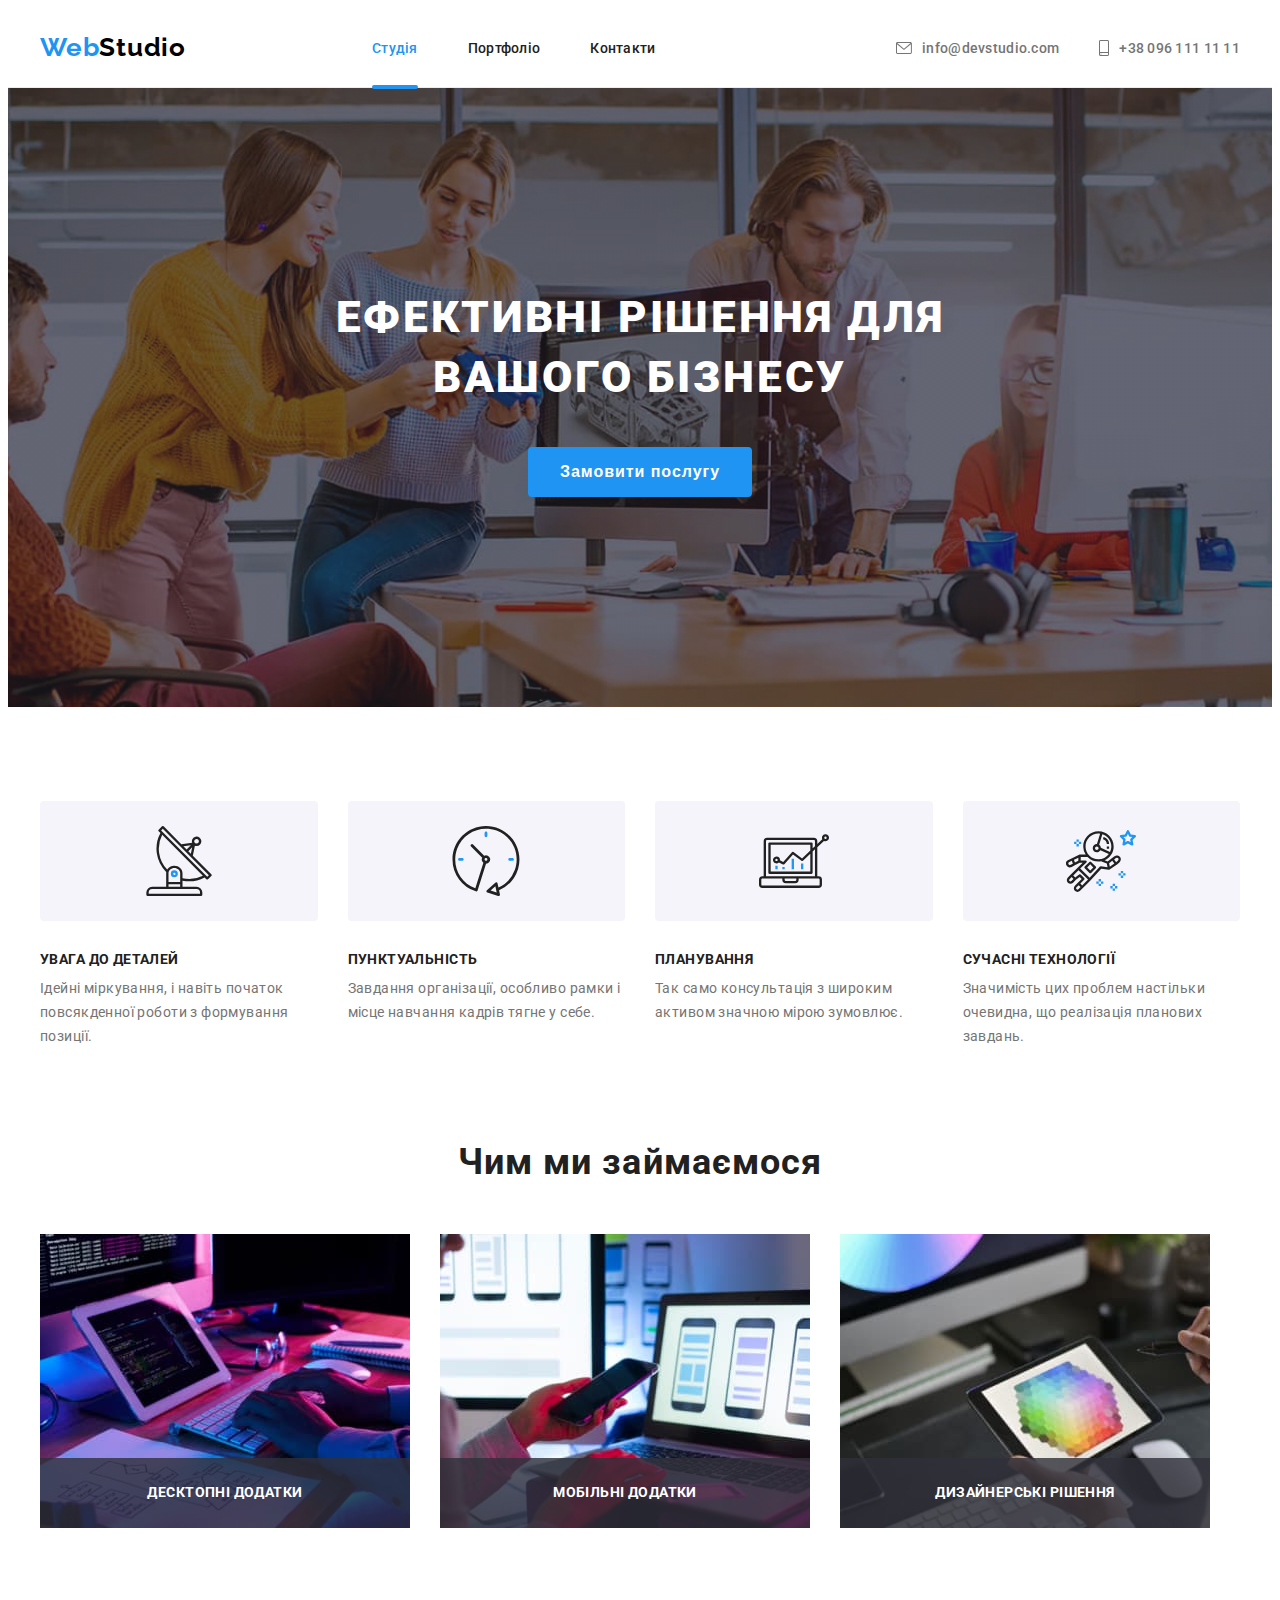
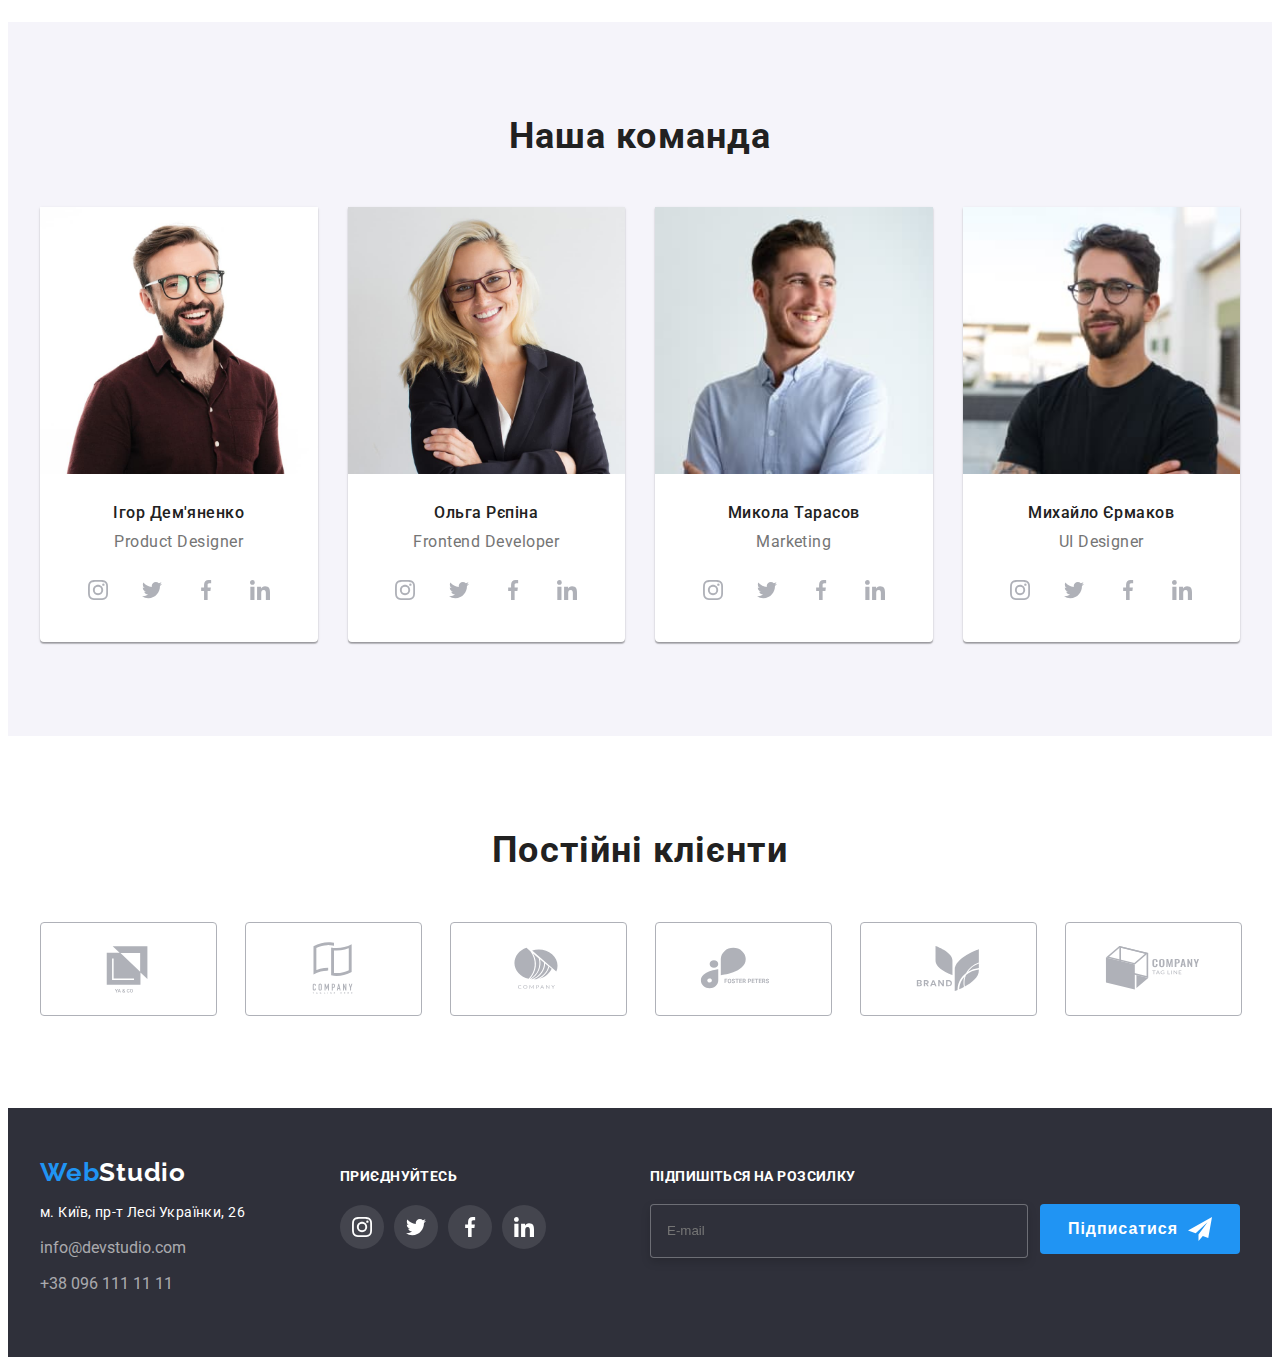
==== commit bb04a20e: "hw-8 final version" ====
--- a/index.html
+++ b/index.html
@@ -370,7 +370,7 @@
                                 <source media="(max-width: 767px)" 
                                 srcset="./images/team/img-3_sm.jpg 1x, ./images/team/img-3_sm@2x.jpg 2x"
                                 type="image/jpeg">
-                                <img class="team__img" src="./images/team/img-4_sm.jpg" alt="Микола Тарасов" width="450" height="460">
+                                <img class="team__img" src="./images/team/img-3_sm.jpg" alt="Микола Тарасов" width="450" height="460">
                             </picture>
                             <div class="team-wrap">
                             <h3 class="team__name">Микола Тарасов</h3>
@@ -417,15 +417,12 @@
                     <li class="team__card">
                       
                             <picture>
-                                <source media="(min-width: 1200px)" 
-                                srcset="./images/team/img-4_lg.jpg 1x, ./images/team/img-4_lg@2x.jpg 2x"
-                                type="image/jpeg">
-                                <source media="(min-width: 768px)" 
-                                srcset="./images/team/img-4_md.jpg 1x, ./images/team/img-4_md@2x.jpg 2x"
-                                type="image/jpeg">
-                                <source media="(max-width: 767px)" 
-                                srcset="./images/team/img-4_sm.jpg 1x, ./images/team/img-4_sm@2x.jpg 2x"
-                                type="image/jpeg">
+                                <source media="(min-width: 1200px)" srcset="./images/team/img-4_lg.jpg 1x, ./images/team/img-4_lg@2x.jpg 2x"
+                                    type="image/jpeg">
+                                <source media="(min-width: 768px)" srcset="./images/team/img-4_md.jpg 1x, ./images/team/img-4_md@2x.jpg 2x"
+                                    type="image/jpeg">
+                                <source media="(max-width: 767px)" srcset="./images/team/img-4_sm.jpg 1x, ./images/team/img-4_sm@2x.jpg 2x"
+                                    type="image/jpeg">
                                 <img class="team__img" src="./images/team/img-4_sm.jpg" alt="Михайло Єрмаков" width="450" height="460">
                             </picture>
                             <div class="team-wrap">
--- a/css/main.min.css
+++ b/css/main.min.css
@@ -1 +1 @@
-:root{--primery-text-color: #212121;--secondary-text-color: #757575;--primery-bg-color: #FFFFFF;--secondary-bg-color: #2F303A;--white-bg-color: #F5F5F5;--team-bg-color: #F5F4FA;--primery-accent: hsl(207, 90%, 54%);--header-logo: #000000;--soc-icon: #AFB1B8;--primery-letter-spacing: 0.03em;--secondary-letter-spacing: 0.02em;--anim-slow: 250ms cubic-bezier(0.4, 0, 0.2, 1)}h1,h2,h3,h4,h5,h6,p{margin:0}ul{list-style:none;margin:0;padding:0}img{display:block;width:100%;height:auto}.body{font-family:"Roboto",sans-serif;color:var(--primery-text-color)}.no-scroll{overflow:hidden}.span{color:var(--primery-accent)}.link{text-decoration:none}.visually-hidden{position:absolute;width:1px;height:1px;margin:-1px;border:0;padding:0;white-space:nowrap;-webkit-clip-path:inset(100%);clip-path:inset(100%);clip:rect(0 0 0 0);overflow:hidden}.container{max-width:480px;padding-right:15px;padding-left:15px;margin-left:auto;margin-right:auto}@media screen and (min-width: 768px){.container{max-width:768px}}@media screen and (min-width: 1200px){.container{max-width:1200px}}.header{border-bottom:1px solid #ececec;padding-top:19px;padding-bottom:19px}@media screen and (min-width: 1200px){.header{padding-top:24px;padding-bottom:24px}}.header-container{display:-webkit-box;display:-ms-flexbox;display:flex;-webkit-box-align:center;-ms-flex-align:center;align-items:center}.header-logo{color:var(--header-logo);font-family:"Raleway";font-weight:700;font-size:24px;line-height:1.16;letter-spacing:var(--primery-letter-spacing);margin-left:0}@media screen and (min-width: 1200px){.header-logo{font-size:26px;line-height:1.2;margin-right:93px}}.burger-menu-btn{background-color:rgba(0,0,0,0);border:none;display:-webkit-box;display:-ms-flexbox;display:flex;-webkit-box-align:center;-ms-flex-align:center;align-items:center;-webkit-box-pack:center;-ms-flex-pack:center;justify-content:center;margin-left:auto;z-index:10}@media screen and (min-width: 768px){.burger-menu-btn{display:none}}.burger-menu-open{opacity:0;width:40px;height:40px}.no-scroll .burger-menu-open{opacity:1}.no-scroll .burger-menu-close{display:none}.burger-menu-close{width:40px;height:40px}.mobile-menu{position:fixed;top:0;left:0;width:100%;height:100%;background-color:var(--primery-bg-color);padding:48px 40px;display:-webkit-box;display:-ms-flexbox;display:flex;-webkit-box-orient:vertical;-webkit-box-direction:normal;-ms-flex-direction:column;flex-direction:column;z-index:1}.mobile-menu-nav{margin-bottom:auto;-webkit-column-gap:32px;-moz-column-gap:32px;column-gap:32px}.mobile-menu-nav-item:not(:last-child){margin-bottom:32px}.mobile-menu-nav-link{text-decoration:none;font-weight:500;font-size:40px;line-height:1.17;letter-spacing:var(--secondary-letter-spacing);color:var(--primery-text-color)}.mobile-menu-nav-link.current{color:var(--primery-accent)}.mobile-menu-nav-link:focus{color:var(--primery-accent)}.mobile-menu-contacts{margin-bottom:64px}.mobile-menu-contacts-item:not(:last-child){margin-bottom:32px}.mobile-menu-tel-link{text-decoration:none;font-weight:500;font-size:34px;line-height:1.17;letter-spacing:var(--secondary-letter-spacing);color:var(--primery-accent)}.mobile-menu-mail-link{text-decoration:none;font-weight:500;font-size:24px;line-height:1.16;letter-spacing:var(--secondary-letter-spacing);color:var(--secondary-text-color)}.mobile-menu-soc{text-decoration:none;font-weight:500;font-size:18px;line-height:1.22;letter-spacing:var(--secondary-letter-spacing);display:-webkit-box;display:-ms-flexbox;display:flex;-webkit-box-align:center;-ms-flex-align:center;align-items:center;-ms-flex-wrap:wrap;flex-wrap:wrap;gap:10px}.mobile-menu-soc-link{text-decoration:none;color:var(--primery-accent)}.mobile-menu-soc-item:not(:last-child) .mobile-menu-soc-link{padding-right:10px;border-right:1px solid rgba(33,33,33,.2)}.nav-list{margin-left:93px;font-weight:500;font-size:14px;line-height:1.15;letter-spacing:var(--secondary-letter-spacing);gap:50px;display:-webkit-box;display:-ms-flexbox;display:flex}@media screen and (max-width: 767px){.nav-list{display:none}}.nav-list .link{color:var(--primery-text-color)}.link.current{color:var(--primery-accent);position:relative}.link-item{-webkit-transition:color var(--anim-slow);transition:color var(--anim-slow)}.link-item:hover,.link-item:focus{color:var(--primery-accent)}.current::after{content:"";position:absolute;bottom:-24px;left:0;-webkit-transform:translateY(9px);transform:translateY(9px);width:100%;height:4px;background-color:var(--primery-accent);border-radius:2px}.connect{display:-webkit-box;display:-ms-flexbox;display:flex;-webkit-box-align:center;-ms-flex-align:center;align-items:center;-webkit-transition:color var(--anim-slow);transition:color var(--anim-slow)}.contacts-list{font-weight:500;font-size:14px;line-height:1.15;letter-spacing:var(--secondary-letter-spacing);margin-left:auto;display:-webkit-box;display:-ms-flexbox;display:flex;-webkit-box-orient:vertical;-webkit-box-direction:normal;-ms-flex-direction:column;flex-direction:column;gap:10px;color:var(--secondary-text-color)}@media screen and (max-width: 767px){.contacts-list{display:none}}@media screen and (min-width: 1200px){.contacts-list{-webkit-box-orient:horizontal;-webkit-box-direction:normal;-ms-flex-direction:row;flex-direction:row;gap:40px}}.contacts-icon{fill:currentColor;margin-right:10px}.contacts-list .connect{color:var(--secondary-text-color)}.connect:hover,.connect:focus{color:var(--primery-accent)}.hero{padding-top:118px;padding-bottom:118px;margin:0 auto;background-color:#c4c4c4;background-position:center;background-size:cover;background-image:-webkit-gradient(linear, left top, left bottom, from(rgba(47, 48, 58, 0.4)), to(rgba(47, 48, 58, 0.4))),url(../images/hero-bcg/header-bcg-sm.jpg);background-image:linear-gradient(rgba(47, 48, 58, 0.4), rgba(47, 48, 58, 0.4)),url(../images/hero-bcg/header-bcg-sm.jpg)}@media(min-device-pixel-ratio: 2),(-webkit-min-device-pixel-ratio: 2),(min-resolution: 192dpi),(min-resolution: 2dppx){.hero{background-image:-webkit-gradient(linear, left top, left bottom, from(rgba(47, 48, 58, 0.4)), to(rgba(47, 48, 58, 0.4))),url(../images/hero-bcg/header-bcg-sm@2x.jpg);background-image:linear-gradient(rgba(47, 48, 58, 0.4), rgba(47, 48, 58, 0.4)),url(../images/hero-bcg/header-bcg-sm@2x.jpg)}}@media screen and (min-width: 768px){.hero{background-image:-webkit-gradient(linear, left top, left bottom, from(rgba(47, 48, 58, 0.4)), to(rgba(47, 48, 58, 0.4))),url(../images/hero-bcg/header-bcg-md.jpg);background-image:linear-gradient(rgba(47, 48, 58, 0.4), rgba(47, 48, 58, 0.4)),url(../images/hero-bcg/header-bcg-md.jpg)}}@media screen and (min-width: 768px)and (min-device-pixel-ratio: 2),screen and (min-width: 768px)and (-webkit-min-device-pixel-ratio: 2),screen and (min-width: 768px)and (min-resolution: 192dpi),screen and (min-width: 768px)and (min-resolution: 2dppx){.hero{background-image:-webkit-gradient(linear, left top, left bottom, from(rgba(47, 48, 58, 0.4)), to(rgba(47, 48, 58, 0.4))),url(../images/hero-bcg/header-bcg-md@2x.jpg);background-image:linear-gradient(rgba(47, 48, 58, 0.4), rgba(47, 48, 58, 0.4)),url(../images/hero-bcg/header-bcg-md@2x.jpg)}}@media screen and (min-width: 1200px){.hero{background-image:-webkit-gradient(linear, left top, left bottom, from(rgba(47, 48, 58, 0.4)), to(rgba(47, 48, 58, 0.4))),url(../images/hero-bcg/header-bcg-lg.jpg);background-image:linear-gradient(rgba(47, 48, 58, 0.4), rgba(47, 48, 58, 0.4)),url(../images/hero-bcg/header-bcg-lg.jpg);padding-top:200px;padding-bottom:210px}}@media screen and (min-width: 1200px)and (min-device-pixel-ratio: 2),screen and (min-width: 1200px)and (-webkit-min-device-pixel-ratio: 2),screen and (min-width: 1200px)and (min-resolution: 192dpi),screen and (min-width: 1200px)and (min-resolution: 2dppx){.hero{background-image:-webkit-gradient(linear, left top, left bottom, from(rgba(47, 48, 58, 0.4)), to(rgba(47, 48, 58, 0.4))),url(../images/hero-bcg/header-bcg-lg@2x.jpg);background-image:linear-gradient(rgba(47, 48, 58, 0.4), rgba(47, 48, 58, 0.4)),url(../images/hero-bcg/header-bcg-lg@2x.jpg)}}.hero-title{color:var(--primery-bg-color);font-weight:900;font-size:26px;line-height:1.6;letter-spacing:.06em;text-align:center;text-transform:uppercase;margin-bottom:40px}@media screen and (min-width: 1200px){.hero-title{font-size:44px;line-height:1.35}}.hero-btn{color:var(--primery-bg-color);background-color:var(--primery-accent);font-weight:700;font-size:16px;line-height:1.87;letter-spacing:.06em;cursor:pointer;display:block;margin:auto;border:none;border-radius:4px;padding-top:10px;padding-right:32px;padding-bottom:10px;padding-left:32px;-webkit-transition:color var(--anim-slow),background-color var(--anim-slow);transition:color var(--anim-slow),background-color var(--anim-slow)}.hero-btn:hover,.hero-btn:focus{background-color:#188ce8;-webkit-box-shadow:0px 4px 4px rgba(0,0,0,.15);box-shadow:0px 4px 4px rgba(0,0,0,.15)}.features{padding-top:60px;padding-bottom:60px}@media screen and (min-width: 1200px){.features{padding-top:94px;padding-bottom:94px}}.features__list{display:-webkit-box;display:-ms-flexbox;display:flex;-webkit-box-orient:vertical;-webkit-box-direction:normal;-ms-flex-direction:column;flex-direction:column;gap:30px}@media screen and (min-width: 768px){.features__list{-ms-flex-wrap:wrap;flex-wrap:wrap;-webkit-box-orient:horizontal;-webkit-box-direction:normal;-ms-flex-direction:row;flex-direction:row}}.features__item{width:100%}@media screen and (min-width: 768px){.features__item{width:calc((100% - 30px)/2)}}@media screen and (min-width: 1200px){.features__item{width:calc((100% - 90px)/4)}}.features__title{text-align:center;font-weight:700;font-size:14px;line-height:1.15;letter-spacing:var(--primery-letter-spacing);text-transform:uppercase;margin-bottom:10px}@media screen and (min-width: 768px){.features__title{text-align:left}}.features__text{color:var(--secondary-text-color);font-size:14px;line-height:1.7;letter-spacing:var(--primery-letter-spacing)}.features .features__icon__item{background-color:var(--team-bg-color);display:-webkit-box;display:-ms-flexbox;display:flex;width:100%;height:120px;margin-bottom:30px;-webkit-box-align:center;-ms-flex-align:center;align-items:center;-webkit-box-pack:center;-ms-flex-pack:center;justify-content:center;border-radius:4px}.work{padding-bottom:94px}@media screen and (max-width: 1200px){.work{display:none}}.work__title{font-size:36px;font-weight:700;letter-spacing:var(--primery-letter-spacing);line-height:1.15;margin-bottom:50px;text-align:center}.work__item{display:-webkit-box;display:-ms-flexbox;display:flex;gap:30px;position:relative}.work__text{position:absolute;bottom:0;width:370px;height:70px;display:-webkit-box;display:-ms-flexbox;display:flex;-webkit-box-align:center;-ms-flex-align:center;align-items:center;-webkit-box-pack:center;-ms-flex-pack:center;justify-content:center;background-color:rgba(47,48,58,.8);color:var(--primery-bg-color);font-weight:700;font-size:14px;line-height:1.14;text-align:center;letter-spacing:var(--primery-letter-spacing);text-transform:uppercase}.team{background-color:var(--team-bg-color);padding-top:60px;padding-bottom:60px}@media screen and (min-width: 1200px){.team{padding-top:94px;padding-bottom:94px}}.team__card{background-color:var(--primery-bg-color);-webkit-box-shadow:0px 1px 3px rgba(0,0,0,.12),0px 1px 1px rgba(0,0,0,.14),0px 2px 1px rgba(0,0,0,.2);box-shadow:0px 1px 3px rgba(0,0,0,.12),0px 1px 1px rgba(0,0,0,.14),0px 2px 1px rgba(0,0,0,.2);border-radius:0px 0px 4px 4px;width:100%}@media screen and (min-width: 768px){.team__card{width:calc((100% - 30px)/2)}}@media screen and (min-width: 1200px){.team__card{width:calc((100% - 90px)/4)}}.team__img{width:100%}.team__item{-ms-flex-wrap:wrap;flex-wrap:wrap;display:-webkit-box;display:-ms-flexbox;display:flex;-webkit-box-pack:center;-ms-flex-pack:center;justify-content:center;gap:30px}@media screen and (max-width: 768px){.team__item{display:-webkit-box;display:-ms-flexbox;display:flex;gap:30px;-webkit-box-pack:center;-ms-flex-pack:center;justify-content:center}}.team__title{font-weight:700;font-size:28px;line-height:1.17;letter-spacing:var(--primery-letter-spacing);text-align:center;margin-bottom:30px}@media screen and (min-width: 1200px){.team__title{font-size:36px;margin-bottom:50px;line-height:1.15}}.team__name{font-weight:500;font-size:16px;line-height:1.18;letter-spacing:var(--primery-letter-spacing);text-align:center;margin-bottom:10px}.team__text{color:var(--secondary-text-color);font-size:16px;line-height:1.18;letter-spacing:var(--primery-letter-spacing);text-align:center;margin-bottom:16px}.team-wrap{padding:30px 0}.team-soc__list{display:-webkit-box;display:-ms-flexbox;display:flex;-webkit-box-pack:center;-ms-flex-pack:center;justify-content:center;gap:10px}.team-soc__item{width:44px;height:44px}.team-soc__link{width:100%;height:100%;border-radius:50%;display:-webkit-box;display:-ms-flexbox;display:flex;-webkit-box-align:center;-ms-flex-align:center;align-items:center;-webkit-box-pack:center;-ms-flex-pack:center;justify-content:center;color:var(--soc-icon);-webkit-transition:color var(--anim-slow),background-color var(--anim-slow);transition:color var(--anim-slow),background-color var(--anim-slow)}.team-soc__link:hover,.team-soc__link:focus{background-color:var(--primery-accent);color:var(--primery-bg-color)}.team-soc__icon{fill:currentColor}.clients{padding-top:60px;padding-bottom:60px}@media screen and (min-width: 1200px){.clients{padding-top:94px;padding-bottom:94px}}.clients__title{font-weight:700;margin-bottom:30px;line-height:1.17;font-size:28px;letter-spacing:var(--primery-letter-spacing);text-align:center}@media screen and (min-width: 1200px){.clients__title{margin-bottom:50px;line-height:1.16;font-size:36px}}.clients__list{display:-webkit-box;display:-ms-flexbox;display:flex;-webkit-box-pack:justify;-ms-flex-pack:justify;justify-content:space-between;gap:30px;-ms-flex-wrap:wrap;flex-wrap:wrap}@media screen and (min-width: 768px){.clients__list{display:-webkit-box;display:-ms-flexbox;display:flex;gap:30px;-webkit-box-pack:justify;-ms-flex-pack:justify;justify-content:space-between}}@media screen and (min-width: 1200px){.clients__list{display:-webkit-box;display:-ms-flexbox;display:flex;gap:30px;-webkit-box-pack:justify;-ms-flex-pack:justify;justify-content:space-between}}.clients__item{height:92px;width:calc((100% - 30px)/2)}@media screen and (min-width: 768px){.clients__item{width:calc((100% - 90px)/3)}}@media screen and (min-width: 1200px){.clients__item{width:calc((100% - 150px)/6)}}.clients__link{width:100%;height:100%;display:-webkit-box;display:-ms-flexbox;display:flex;-webkit-box-align:center;-ms-flex-align:center;align-items:center;-webkit-box-pack:center;-ms-flex-pack:center;justify-content:center;border:1px solid #afb1b8;border-radius:4px;color:var(--soc-icon);-webkit-transition:color var(--anim-slow);transition:color var(--anim-slow)}.clients__link:hover,.clients__link:focus{border-color:var(--primery-accent);color:var(--primery-accent)}.clients__link:focus{outline-color:var(--primery-accent)}.clients__icon{fill:currentColor}.footer{background-color:var(--secondary-bg-color);padding-top:60px;padding-bottom:60px}.link-footer{text-decoration:none}.footer-item{margin-bottom:9px;text-align:center}.footer-item:last-child{margin-bottom:0}.footer-logo{color:var(--primery-bg-color);font-family:"Raleway";font-weight:700;font-size:24px;line-height:1.16;letter-spacing:var(--primery-letter-spacing);display:block;margin-bottom:28px;text-align:center}@media screen and (min-width: 1200px){.footer-logo{font-weight:700;font-size:26px;line-height:1.2px;text-align:center;letter-spacing:.03em;display:-webkit-box;display:-ms-flexbox;display:flex}}.adress{color:var(--primery-bg-color);font-family:"Roboto";font-size:14px;line-height:1.7;letter-spacing:var(--primery-letter-spacing);font-style:normal;margin-left:auto}@media screen and (min-width: 1200px){.adress{display:-webkit-box;display:-ms-flexbox;display:flex}}@media screen and (min-width: 1200px){.link-footer{display:-webkit-box;display:-ms-flexbox;display:flex}}.contacts-footer .connection{color:rgba(255,255,255,.6);font-style:normal;margin-left:auto}.contacts-footer{-webkit-transition:color var(--anim-slow);transition:color var(--anim-slow);line-height:1.7}.contacts-footer:hover,.contacts-footer:focus{color:var(--primery-accent)}.footer-container{display:-webkit-box;display:-ms-flexbox;display:flex;-webkit-box-align:baseline;-ms-flex-align:baseline;align-items:baseline;-ms-flex-wrap:wrap;flex-wrap:wrap}@media screen and (max-width: 767px){.footer-container{display:block}}.contacts{margin-bottom:60px}@media screen and (min-width: 768px){.contacts{width:50%}}@media screen and (min-width: 1200px){.contacts{width:25%;margin-bottom:0}}.contacts-soc{margin-bottom:60px}@media screen and (min-width: 768px){.contacts-soc{width:50%}}@media screen and (min-width: 1200px){.contacts-soc{width:25%;margin-bottom:0}}.contacts-soc-title{color:var(--primery-bg-color);font-weight:700;font-size:14px;line-height:1.14;letter-spacing:var(--primery-letter-spacing);text-transform:uppercase;margin-bottom:20px;text-align:center}@media screen and (min-width: 1200px){.contacts-soc-title{text-align:left}}.contacts-soc-list{display:-webkit-box;display:-ms-flexbox;display:flex;gap:10px;-webkit-box-pack:center;-ms-flex-pack:center;justify-content:center;margin-bottom:60px}@media screen and (min-width: 1200px){.contacts-soc-list{-webkit-box-pack:start;-ms-flex-pack:start;justify-content:flex-start;margin-bottom:0}}.contacts-soc-item{width:44px;height:44px}.contacts-soc-link{background-color:rgba(255,255,255,.1);display:-webkit-box;display:-ms-flexbox;display:flex;-webkit-box-align:center;-ms-flex-align:center;align-items:center;-webkit-box-pack:center;-ms-flex-pack:center;justify-content:center;border-radius:50%;width:100%;height:100%;color:var(--primery-bg-color);-webkit-transition:background-color var(--anim-slow);transition:background-color var(--anim-slow)}.contacts-soc-link:hover,.contacts-soc-link:focus{background-color:var(--primery-accent)}.contacts-soc-icon{fill:currentColor}.portfolio-container{padding-top:60px;padding-bottom:60px}@media screen and (min-width: 1200px){.portfolio-container{padding-top:94px;padding-bottom:94px}}.button{display:-webkit-box;display:-ms-flexbox;display:flex;-ms-flex-wrap:wrap;flex-wrap:wrap;gap:15px 8px;margin-bottom:40px}@media screen and (min-width: 768px){.button{-webkit-box-pack:center;-ms-flex-pack:center;justify-content:center;margin-bottom:30px}}@media screen and (min-width: 1200px){.button{margin-bottom:50px}}.portfolio-button{color:var(--primery-text-color);background-color:var(--team-bg-color);font-weight:500;font-size:16px;line-height:1.62;letter-spacing:var(--primery-letter-spacing);cursor:pointer;border:none;border-radius:4px;padding-top:6px;padding-right:22px;padding-bottom:6px;padding-left:22px;-webkit-transition:color var(--anim-slow),background-color var(--anim-slow),-webkit-box-shadow var(--anim-slow);transition:color var(--anim-slow),background-color var(--anim-slow),-webkit-box-shadow var(--anim-slow);transition:color var(--anim-slow),background-color var(--anim-slow),box-shadow var(--anim-slow);transition:color var(--anim-slow),background-color var(--anim-slow),box-shadow var(--anim-slow),-webkit-box-shadow var(--anim-slow)}.portfolio-button:hover,.portfolio-button:focus{background-color:var(--primery-accent);color:var(--primery-bg-color);-webkit-box-shadow:0px 3px 1px rgba(0,0,0,.1),0px 1px 2px rgba(0,0,0,.08),0px 2px 2px rgba(0,0,0,.12);box-shadow:0px 3px 1px rgba(0,0,0,.1),0px 1px 2px rgba(0,0,0,.08),0px 2px 2px rgba(0,0,0,.12)}.info{display:-webkit-box;display:-ms-flexbox;display:flex;-ms-flex-wrap:wrap;flex-wrap:wrap;gap:30px;-webkit-box-orient:vertical;-webkit-box-direction:normal;-ms-flex-direction:column;flex-direction:column}@media screen and (min-width: 768px){.info{-webkit-box-orient:horizontal;-webkit-box-direction:normal;-ms-flex-direction:row;flex-direction:row}}.info-wrap{border-bottom:1px solid #eee;border-right:1px solid #eee;border-left:1px solid #eee;padding:20px 24px;-webkit-box-flex:1;-ms-flex-positive:1;flex-grow:1}@media screen and (min-width: 768px){.info-card{width:calc((100% - 30px)/2)}}@media screen and (min-width: 1200px){.info-card{width:calc((100% - 60px)/3)}}.info-img{display:block}.info-title{color:var(--primery-text-color);font-weight:700;font-size:18px;line-height:2;letter-spacing:.06em;margin-bottom:4px}.info-text{color:var(--secondary-text-color);font-size:16px;line-height:1.87;letter-spacing:var(--primery-letter-spacing)}.info-link{text-decoration:none;display:-webkit-box;display:-ms-flexbox;display:flex;-webkit-box-orient:vertical;-webkit-box-direction:normal;-ms-flex-direction:column;flex-direction:column;-webkit-transition:-webkit-box-shadow var(--anim-slow);transition:-webkit-box-shadow var(--anim-slow);transition:box-shadow var(--anim-slow);transition:box-shadow var(--anim-slow), -webkit-box-shadow var(--anim-slow);height:100%}.info-link:hover{-webkit-box-shadow:0px 1px 1px rgba(0,0,0,.12),0px 4px 4px rgba(0,0,0,.06),1px 4px 6px rgba(0,0,0,.16);box-shadow:0px 1px 1px rgba(0,0,0,.12),0px 4px 4px rgba(0,0,0,.06),1px 4px 6px rgba(0,0,0,.16)}.info-move-text{position:absolute;top:0;height:100%;-webkit-transform:translateY(100%);transform:translateY(100%);-webkit-transition:-webkit-transform var(--anim-slow);transition:-webkit-transform var(--anim-slow);transition:transform var(--anim-slow);transition:transform var(--anim-slow), -webkit-transform var(--anim-slow);display:-webkit-box;display:-ms-flexbox;display:flex;-webkit-box-align:center;-ms-flex-align:center;align-items:center;padding-left:24px;padding-right:24px;color:var(--primery-bg-color);background-color:rgba(33,150,243,.9);font-size:18px;line-height:1.55;letter-spacing:var(--primery-letter-spacing)}.info-link:hover .info-move-text,.info-link:focus .info-move-text{-webkit-transform:translateY(0);transform:translateY(0)}.info-move-wrap{position:relative;overflow:hidden}.backdrop{position:fixed;top:0;width:100%;height:100%;background-color:rgba(0,0,0,.2);-webkit-transition:opacity var(--anim-slow),visibility var(--anim-slow);transition:opacity var(--anim-slow),visibility var(--anim-slow)}.modal{position:absolute;top:50%;left:50%;padding:40px;width:calc(100% - 30px);max-width:450px;background-color:var(--primery-bg-color);-webkit-box-shadow:0px 1px 3px rgba(0,0,0,.12),0px 1px 1px rgba(0,0,0,.14),0px 2px 1px rgba(0,0,0,.2);box-shadow:0px 1px 3px rgba(0,0,0,.12),0px 1px 1px rgba(0,0,0,.14),0px 2px 1px rgba(0,0,0,.2);border-radius:4px;-webkit-transform:translate(-50%, -50%) scaleY(1);transform:translate(-50%, -50%) scaleY(1);-webkit-transition:-webkit-transform var(--anim-slow);transition:-webkit-transform var(--anim-slow);transition:transform var(--anim-slow);transition:transform var(--anim-slow), -webkit-transform var(--anim-slow)}@media screen and (min-width: 1200px){.modal{max-width:528px}}.backdrop.is-hidden .modal{-webkit-transform:translate(-50%, -50%) scaleY(1.5);transform:translate(-50%, -50%) scaleY(1.5)}.modal-close{position:absolute;right:8px;top:8px;width:30px;height:30px;display:-webkit-box;display:-ms-flexbox;display:flex;-webkit-box-align:center;-ms-flex-align:center;align-items:center;-webkit-box-pack:center;-ms-flex-pack:center;justify-content:center;background:#fff;border:1px solid rgba(0,0,0,.1);border-radius:50%;cursor:pointer}.modal-close-icon{color:var(--header-logo);cursor:pointer;-webkit-transition:fill var(--anim-slow);transition:fill var(--anim-slow)}.modal-close-icon:hover{fill:var(--primery-accent)}.is-hidden{opacity:0;visibility:hidden;pointer-events:none}.form-text{color:var(--primery-text-color);font-weight:700;font-size:20px;line-height:1.15;letter-spacing:var(--primery-letter-spacing);text-align:center;margin-bottom:12px}.form-label{display:block;color:var(--secondary-text-color);font-size:12px;line-height:1.16;letter-spacing:.01em;margin-bottom:4px}.form-input{width:100%;max-width:448px;height:40px;border:1px solid rgba(33,33,33,.2);border-radius:4px;outline:rgba(0,0,0,0);-webkit-transition:border-color var(--anim-slow);transition:border-color var(--anim-slow);padding:0 0 0 40px;font-size:12px}.form-input:focus{border-color:var(--primery-accent)}.form-input:focus+.modal-icon{fill:var(--primery-accent)}.input-field{position:relative;margin-bottom:10px}.modal-icon{position:absolute;left:12px;top:50%;-webkit-transform:translateY(-50%);transform:translateY(-50%)}.modal-comment{width:100%;max-width:448px;height:120px;resize:none;display:block;font-size:12px;line-height:1.16;letter-spacing:.01em;border:1px solid rgba(33,33,33,.2);border-radius:4px;padding-left:16px;padding-top:12px;-webkit-transition:border-color var(--anim-slow);transition:border-color var(--anim-slow)}.modal-comment:focus{border-color:var(--primery-accent);outline:1px}.modal-comment::-webkit-input-placeholder{color:rgba(117,117,117,.5)}.modal-comment::-moz-placeholder{color:rgba(117,117,117,.5)}.modal-comment:-ms-input-placeholder{color:rgba(117,117,117,.5)}.modal-comment::-ms-input-placeholder{color:rgba(117,117,117,.5)}.modal-comment::placeholder{color:rgba(117,117,117,.5)}.btn-submit{display:block;margin:auto;color:var(--primery-bg-color);background-color:var(--primery-accent);border-radius:4px;font-weight:700;font-size:16px;line-height:1.87;letter-spacing:.06em;border:none;cursor:pointer;padding-top:10px;padding-right:52px;padding-bottom:10px;padding-left:52px;-webkit-transition:color var(--anim-slow),background-color var(--anim-slow),-webkit-box-shadow var(--anim-slow);transition:color var(--anim-slow),background-color var(--anim-slow),-webkit-box-shadow var(--anim-slow);transition:color var(--anim-slow),background-color var(--anim-slow),box-shadow var(--anim-slow);transition:color var(--anim-slow),background-color var(--anim-slow),box-shadow var(--anim-slow),-webkit-box-shadow var(--anim-slow)}.btn-submit:hover,.btn-submit:focus{background-color:#188ce8;-webkit-box-shadow:0px 4px 4px rgba(0,0,0,.15);box-shadow:0px 4px 4px rgba(0,0,0,.15)}.check-text{color:var(--secondary-text-color);font-size:14px;line-height:1.71;letter-spacing:var(--primery-letter-spacing);display:-webkit-box;display:-ms-flexbox;display:flex;-webkit-box-align:center;-ms-flex-align:center;align-items:center;-webkit-box-pack:center;-ms-flex-pack:center;justify-content:center;margin-bottom:30px}.check-text .check-box{display:-webkit-box;display:-ms-flexbox;display:flex;-webkit-box-align:center;-ms-flex-align:center;align-items:center;-webkit-box-pack:center;-ms-flex-pack:center;justify-content:center;fill:rgba(0,0,0,0);width:16px;height:15px;border:2px solid var(--primery-text-color);border-radius:2px;margin-right:8px;-webkit-transition:var(--anim-slow);transition:var(--anim-slow)}.modal-check:checked+.check-text .check-box{background-color:var(--primery-accent);fill:var(--primery-bg-color);border:none}.modal-check:focus+.check-text .check-box{border-color:var(--primery-accent)}.policy-agreed{position:relative;color:var(--primery-accent);font-size:14px;line-height:1.71;letter-spacing:var(--primery-letter-spacing);margin-left:5px;text-decoration:none}.policy-agreed::after{content:"";position:absolute;bottom:0;left:0;-webkit-transform:translateY(-3px);transform:translateY(-3px);width:100%;height:1px;background-color:var(--primery-accent)}.subscribe{width:100%}@media screen and (min-width: 1200px){.subscribe{width:auto;margin-left:auto}}.subscribe-title{text-align:center;color:var(--primery-bg-color);font-weight:700;font-size:14px;line-height:16px;letter-spacing:var(--primery-letter-spacing);text-transform:uppercase;margin-bottom:20px}@media screen and (min-width: 1200px){.subscribe-title{text-align:left}}@media screen and (min-width: 1200px){.subscribe-form{display:-webkit-box;display:-ms-flexbox;display:flex;gap:12px}}.subscribe-input{display:block;color:var(--primery-bg-color);background-color:var(--secondary-bg-color);width:100%;height:50px;border:1px solid rgba(255,255,255,.3);-webkit-filter:drop-shadow(0px 4px 4px rgba(0, 0, 0, 0.15));filter:drop-shadow(0px 4px 4px rgba(0, 0, 0, 0.15));border-radius:4px;padding-left:16px;-webkit-transition:var(--anim-slow);transition:var(--anim-slow);margin-bottom:20px}@media screen and (min-width: 768px){.subscribe-input{max-width:450px;margin:0 auto 30px}}@media screen and (min-width: 1200px){.subscribe-input{width:358px;margin:0}}.subscribe-input:focus{border-color:var(--primery-accent);outline:none}.subscribe-btn{display:-webkit-box;display:-ms-flexbox;display:flex;-webkit-box-align:center;-ms-flex-align:center;align-items:center;-webkit-box-pack:center;-ms-flex-pack:center;justify-content:center;color:#fff;background-color:var(--primery-accent);width:200px;height:50px;font-weight:700;font-size:16px;line-height:1.88;letter-spacing:.06em;border-radius:4px;cursor:pointer;border:none;-webkit-transition:background-color var(--anim-slow),-webkit-box-shadow var(--anim-slow);transition:background-color var(--anim-slow),-webkit-box-shadow var(--anim-slow);transition:background-color var(--anim-slow),box-shadow var(--anim-slow);transition:background-color var(--anim-slow),box-shadow var(--anim-slow),-webkit-box-shadow var(--anim-slow)}@media screen and (max-width: 1200px){.subscribe-btn{margin:0 auto}}.subscribe-btn:hover,.subscribe-btn:focus{background-color:#188ce8;-webkit-box-shadow:0px 4px 4px rgba(0,0,0,.15);box-shadow:0px 4px 4px rgba(0,0,0,.15)}.icon-send{fill:var(--primery-bg-color);margin-left:10px;-webkit-transition:var(--anim-slow);transition:var(--anim-slow)}/*# sourceMappingURL=main.min.css.map */+:root{--primery-text-color: #212121;--secondary-text-color: #757575;--primery-bg-color: #FFFFFF;--secondary-bg-color: #2F303A;--white-bg-color: #F5F5F5;--team-bg-color: #F5F4FA;--primery-accent: hsl(207, 90%, 54%);--header-logo: #000000;--soc-icon: #AFB1B8;--primery-letter-spacing: 0.03em;--secondary-letter-spacing: 0.02em;--anim-slow: 250ms cubic-bezier(0.4, 0, 0.2, 1)}h1,h2,h3,h4,h5,h6,p{margin:0}ul{list-style:none;margin:0;padding:0}img{display:block;width:100%;height:auto}.body{font-family:"Roboto",sans-serif;color:var(--primery-text-color)}.no-scroll{overflow:hidden}.span{color:var(--primery-accent)}.link{text-decoration:none}.visually-hidden{position:absolute;width:1px;height:1px;margin:-1px;border:0;padding:0;white-space:nowrap;-webkit-clip-path:inset(100%);clip-path:inset(100%);clip:rect(0 0 0 0);overflow:hidden}.container{max-width:480px;padding-right:15px;padding-left:15px;margin-left:auto;margin-right:auto}@media screen and (min-width: 768px){.container{max-width:768px}}@media screen and (min-width: 1200px){.container{max-width:1200px}}.header{border-bottom:1px solid #ececec;padding-top:19px;padding-bottom:19px}@media screen and (min-width: 1200px){.header{padding-top:24px;padding-bottom:24px}}.header-container{display:-webkit-box;display:-ms-flexbox;display:flex;-webkit-box-align:center;-ms-flex-align:center;align-items:center}.header-logo{color:var(--header-logo);font-family:"Raleway";font-weight:700;font-size:24px;line-height:1.16;letter-spacing:var(--primery-letter-spacing);margin-left:0}@media screen and (min-width: 1200px){.header-logo{font-size:26px;line-height:1.2;margin-right:93px}}.burger-menu-btn{background-color:rgba(0,0,0,0);border:none;display:-webkit-box;display:-ms-flexbox;display:flex;-webkit-box-align:center;-ms-flex-align:center;align-items:center;-webkit-box-pack:center;-ms-flex-pack:center;justify-content:center;margin-left:auto;z-index:10}@media screen and (min-width: 768px){.burger-menu-btn{display:none}}.burger-menu-open{opacity:0;width:40px;height:40px}.no-scroll .burger-menu-open{opacity:1}.no-scroll .burger-menu-close{display:none}.burger-menu-close{width:40px;height:40px}.mobile-menu{position:fixed;top:0;left:0;width:100%;height:100%;background-color:var(--primery-bg-color);padding:48px 40px;display:-webkit-box;display:-ms-flexbox;display:flex;-webkit-box-orient:vertical;-webkit-box-direction:normal;-ms-flex-direction:column;flex-direction:column;z-index:1}.mobile-menu-nav{margin-bottom:auto;-webkit-column-gap:32px;-moz-column-gap:32px;column-gap:32px}.mobile-menu-nav-item:not(:last-child){margin-bottom:32px}.mobile-menu-nav-link{text-decoration:none;font-weight:500;font-size:40px;line-height:1.17;letter-spacing:var(--secondary-letter-spacing);color:var(--primery-text-color)}.mobile-menu-nav-link.current{color:var(--primery-accent)}.mobile-menu-nav-link:focus{color:var(--primery-accent)}.mobile-menu-contacts{margin-bottom:64px}.mobile-menu-contacts-item:not(:last-child){margin-bottom:32px}.mobile-menu-tel-link{text-decoration:none;font-weight:500;font-size:34px;line-height:1.17;letter-spacing:var(--secondary-letter-spacing);color:var(--primery-accent)}.mobile-menu-mail-link{text-decoration:none;font-weight:500;font-size:24px;line-height:1.16;letter-spacing:var(--secondary-letter-spacing);color:var(--secondary-text-color)}.mobile-menu-soc{text-decoration:none;font-weight:500;font-size:18px;line-height:1.22;letter-spacing:var(--secondary-letter-spacing);display:-webkit-box;display:-ms-flexbox;display:flex;-webkit-box-align:center;-ms-flex-align:center;align-items:center;-ms-flex-wrap:wrap;flex-wrap:wrap;gap:10px}.mobile-menu-soc-link{text-decoration:none;color:var(--primery-accent)}.mobile-menu-soc-item:not(:last-child) .mobile-menu-soc-link{padding-right:10px;border-right:1px solid rgba(33,33,33,.2)}.nav-list{margin-left:93px;font-weight:500;font-size:14px;line-height:1.15;letter-spacing:var(--secondary-letter-spacing);gap:50px;display:-webkit-box;display:-ms-flexbox;display:flex}@media screen and (max-width: 767px){.nav-list{display:none}}.nav-list .link{color:var(--primery-text-color)}.link.current{color:var(--primery-accent);position:relative}.link-item{-webkit-transition:color var(--anim-slow);transition:color var(--anim-slow)}.link-item:hover,.link-item:focus{color:var(--primery-accent)}.current::after{content:"";position:absolute;bottom:-24px;left:0;-webkit-transform:translateY(9px);transform:translateY(9px);width:100%;height:4px;background-color:var(--primery-accent);border-radius:2px}.connect{display:-webkit-box;display:-ms-flexbox;display:flex;-webkit-box-align:center;-ms-flex-align:center;align-items:center;-webkit-transition:color var(--anim-slow);transition:color var(--anim-slow)}.contacts-list{font-weight:500;font-size:14px;line-height:1.15;letter-spacing:var(--secondary-letter-spacing);margin-left:auto;display:-webkit-box;display:-ms-flexbox;display:flex;-webkit-box-orient:vertical;-webkit-box-direction:normal;-ms-flex-direction:column;flex-direction:column;gap:10px;color:var(--secondary-text-color)}@media screen and (max-width: 767px){.contacts-list{display:none}}@media screen and (min-width: 1200px){.contacts-list{-webkit-box-orient:horizontal;-webkit-box-direction:normal;-ms-flex-direction:row;flex-direction:row;gap:40px}}.contacts-icon{fill:currentColor;margin-right:10px}.contacts-list .connect{color:var(--secondary-text-color)}.connect:hover,.connect:focus{color:var(--primery-accent)}.hero{padding-top:118px;padding-bottom:118px;margin:0 auto;background-color:#c4c4c4;background-position:center;background-size:cover;background-image:-webkit-gradient(linear, left top, left bottom, from(rgba(47, 48, 58, 0.4)), to(rgba(47, 48, 58, 0.4))),url(../images/hero-bcg/header-bcg-sm.jpg);background-image:linear-gradient(rgba(47, 48, 58, 0.4), rgba(47, 48, 58, 0.4)),url(../images/hero-bcg/header-bcg-sm.jpg)}@media(min-device-pixel-ratio: 2),(-webkit-min-device-pixel-ratio: 2),(min-resolution: 192dpi),(min-resolution: 2dppx){.hero{background-image:-webkit-gradient(linear, left top, left bottom, from(rgba(47, 48, 58, 0.4)), to(rgba(47, 48, 58, 0.4))),url(../images/hero-bcg/header-bcg-sm@2x.jpg);background-image:linear-gradient(rgba(47, 48, 58, 0.4), rgba(47, 48, 58, 0.4)),url(../images/hero-bcg/header-bcg-sm@2x.jpg)}}@media screen and (min-width: 768px){.hero{background-image:-webkit-gradient(linear, left top, left bottom, from(rgba(47, 48, 58, 0.4)), to(rgba(47, 48, 58, 0.4))),url(../images/hero-bcg/header-bcg-md.jpg);background-image:linear-gradient(rgba(47, 48, 58, 0.4), rgba(47, 48, 58, 0.4)),url(../images/hero-bcg/header-bcg-md.jpg)}}@media screen and (min-width: 768px)and (min-device-pixel-ratio: 2),screen and (min-width: 768px)and (-webkit-min-device-pixel-ratio: 2),screen and (min-width: 768px)and (min-resolution: 192dpi),screen and (min-width: 768px)and (min-resolution: 2dppx){.hero{background-image:-webkit-gradient(linear, left top, left bottom, from(rgba(47, 48, 58, 0.4)), to(rgba(47, 48, 58, 0.4))),url(../images/hero-bcg/header-bcg-md@2x.jpg);background-image:linear-gradient(rgba(47, 48, 58, 0.4), rgba(47, 48, 58, 0.4)),url(../images/hero-bcg/header-bcg-md@2x.jpg)}}@media screen and (min-width: 1200px){.hero{background-image:-webkit-gradient(linear, left top, left bottom, from(rgba(47, 48, 58, 0.4)), to(rgba(47, 48, 58, 0.4))),url(../images/hero-bcg/header-bcg-lg.jpg);background-image:linear-gradient(rgba(47, 48, 58, 0.4), rgba(47, 48, 58, 0.4)),url(../images/hero-bcg/header-bcg-lg.jpg);padding-top:200px;padding-bottom:210px}}@media screen and (min-width: 1200px)and (min-device-pixel-ratio: 2),screen and (min-width: 1200px)and (-webkit-min-device-pixel-ratio: 2),screen and (min-width: 1200px)and (min-resolution: 192dpi),screen and (min-width: 1200px)and (min-resolution: 2dppx){.hero{background-image:-webkit-gradient(linear, left top, left bottom, from(rgba(47, 48, 58, 0.4)), to(rgba(47, 48, 58, 0.4))),url(../images/hero-bcg/header-bcg-lg@2x.jpg);background-image:linear-gradient(rgba(47, 48, 58, 0.4), rgba(47, 48, 58, 0.4)),url(../images/hero-bcg/header-bcg-lg@2x.jpg)}}.hero-title{color:var(--primery-bg-color);font-weight:900;font-size:26px;line-height:1.6;letter-spacing:.06em;text-align:center;text-transform:uppercase;margin-bottom:40px}@media screen and (min-width: 1200px){.hero-title{font-size:44px;line-height:1.35}}.hero-btn{color:var(--primery-bg-color);background-color:var(--primery-accent);font-weight:700;font-size:16px;line-height:1.87;letter-spacing:.06em;cursor:pointer;display:block;margin:auto;border:none;border-radius:4px;padding-top:10px;padding-right:32px;padding-bottom:10px;padding-left:32px;-webkit-transition:color var(--anim-slow),background-color var(--anim-slow);transition:color var(--anim-slow),background-color var(--anim-slow)}.hero-btn:hover,.hero-btn:focus{background-color:#188ce8;-webkit-box-shadow:0px 4px 4px rgba(0,0,0,.15);box-shadow:0px 4px 4px rgba(0,0,0,.15)}.features{padding-top:60px;padding-bottom:60px}@media screen and (min-width: 1200px){.features{padding-top:94px;padding-bottom:94px}}.features__list{display:-webkit-box;display:-ms-flexbox;display:flex;-webkit-box-orient:vertical;-webkit-box-direction:normal;-ms-flex-direction:column;flex-direction:column;gap:30px}@media screen and (min-width: 768px){.features__list{-ms-flex-wrap:wrap;flex-wrap:wrap;-webkit-box-orient:horizontal;-webkit-box-direction:normal;-ms-flex-direction:row;flex-direction:row}}.features__item{width:100%}@media screen and (min-width: 768px){.features__item{width:calc((100% - 30px)/2)}}@media screen and (min-width: 1200px){.features__item{width:calc((100% - 90px)/4)}}.features__title{text-align:center;font-weight:700;font-size:14px;line-height:1.15;letter-spacing:var(--primery-letter-spacing);text-transform:uppercase;margin-bottom:10px}@media screen and (min-width: 768px){.features__title{text-align:left}}.features__text{color:var(--secondary-text-color);font-size:14px;line-height:1.7;letter-spacing:var(--primery-letter-spacing)}.features .features__icon__item{background-color:var(--team-bg-color);display:-webkit-box;display:-ms-flexbox;display:flex;width:100%;height:120px;margin-bottom:30px;-webkit-box-align:center;-ms-flex-align:center;align-items:center;-webkit-box-pack:center;-ms-flex-pack:center;justify-content:center;border-radius:4px}.work{padding-bottom:94px}@media screen and (max-width: 1200px){.work{display:none}}.work__title{font-size:36px;font-weight:700;letter-spacing:var(--primery-letter-spacing);line-height:1.15;margin-bottom:50px;text-align:center}.work__item{display:-webkit-box;display:-ms-flexbox;display:flex;gap:30px;position:relative}.work__text{position:absolute;bottom:0;width:370px;height:70px;display:-webkit-box;display:-ms-flexbox;display:flex;-webkit-box-align:center;-ms-flex-align:center;align-items:center;-webkit-box-pack:center;-ms-flex-pack:center;justify-content:center;background-color:rgba(47,48,58,.8);color:var(--primery-bg-color);font-weight:700;font-size:14px;line-height:1.14;text-align:center;letter-spacing:var(--primery-letter-spacing);text-transform:uppercase}.team{background-color:var(--team-bg-color);padding-top:60px;padding-bottom:60px}@media screen and (min-width: 1200px){.team{padding-top:94px;padding-bottom:94px}}.team__card{background-color:var(--primery-bg-color);-webkit-box-shadow:0px 1px 3px rgba(0,0,0,.12),0px 1px 1px rgba(0,0,0,.14),0px 2px 1px rgba(0,0,0,.2);box-shadow:0px 1px 3px rgba(0,0,0,.12),0px 1px 1px rgba(0,0,0,.14),0px 2px 1px rgba(0,0,0,.2);border-radius:0px 0px 4px 4px;width:100%}@media screen and (min-width: 768px){.team__card{width:calc((100% - 30px)/2)}}@media screen and (min-width: 1200px){.team__card{width:calc((100% - 90px)/4)}}.team__img{width:100%}.team__item{-ms-flex-wrap:wrap;flex-wrap:wrap;display:-webkit-box;display:-ms-flexbox;display:flex;-webkit-box-pack:center;-ms-flex-pack:center;justify-content:center;gap:30px}@media screen and (max-width: 768px){.team__item{display:-webkit-box;display:-ms-flexbox;display:flex;gap:30px;-webkit-box-pack:center;-ms-flex-pack:center;justify-content:center}}.team__title{font-weight:700;font-size:28px;line-height:1.17;letter-spacing:var(--primery-letter-spacing);text-align:center;margin-bottom:30px}@media screen and (min-width: 1200px){.team__title{font-size:36px;margin-bottom:50px;line-height:1.15}}.team__name{font-weight:500;font-size:16px;line-height:1.18;letter-spacing:var(--primery-letter-spacing);text-align:center;margin-bottom:10px}.team__text{color:var(--secondary-text-color);font-size:16px;line-height:1.18;letter-spacing:var(--primery-letter-spacing);text-align:center;margin-bottom:16px}.team-wrap{padding:30px 0}.team-soc__list{display:-webkit-box;display:-ms-flexbox;display:flex;-webkit-box-pack:center;-ms-flex-pack:center;justify-content:center;gap:10px}.team-soc__item{width:44px;height:44px}.team-soc__link{width:100%;height:100%;border-radius:50%;display:-webkit-box;display:-ms-flexbox;display:flex;-webkit-box-align:center;-ms-flex-align:center;align-items:center;-webkit-box-pack:center;-ms-flex-pack:center;justify-content:center;color:var(--soc-icon);-webkit-transition:color var(--anim-slow),background-color var(--anim-slow);transition:color var(--anim-slow),background-color var(--anim-slow)}.team-soc__link:hover,.team-soc__link:focus{background-color:var(--primery-accent);color:var(--primery-bg-color)}.team-soc__icon{fill:currentColor}.clients{padding-top:60px;padding-bottom:60px}@media screen and (min-width: 1200px){.clients{padding-top:94px;padding-bottom:94px}}.clients__title{font-weight:700;margin-bottom:30px;line-height:1.17;font-size:28px;letter-spacing:var(--primery-letter-spacing);text-align:center}@media screen and (min-width: 1200px){.clients__title{margin-bottom:50px;line-height:1.16;font-size:36px}}.clients__list{display:-webkit-box;display:-ms-flexbox;display:flex;-webkit-box-pack:justify;-ms-flex-pack:justify;justify-content:space-between;gap:30px;-ms-flex-wrap:wrap;flex-wrap:wrap}@media screen and (min-width: 768px){.clients__list{display:-webkit-box;display:-ms-flexbox;display:flex;gap:30px;-webkit-box-pack:justify;-ms-flex-pack:justify;justify-content:space-between}}@media screen and (min-width: 1200px){.clients__list{display:-webkit-box;display:-ms-flexbox;display:flex;gap:30px;-webkit-box-pack:justify;-ms-flex-pack:justify;justify-content:space-between}}.clients__item{height:92px;width:calc((100% - 30px)/2)}@media screen and (min-width: 768px){.clients__item{width:calc((100% - 90px)/3)}}@media screen and (min-width: 1200px){.clients__item{width:calc((100% - 150px)/6)}}.clients__link{width:100%;height:100%;display:-webkit-box;display:-ms-flexbox;display:flex;-webkit-box-align:center;-ms-flex-align:center;align-items:center;-webkit-box-pack:center;-ms-flex-pack:center;justify-content:center;border:1px solid #afb1b8;border-radius:4px;color:var(--soc-icon);-webkit-transition:color var(--anim-slow);transition:color var(--anim-slow)}.clients__link:hover,.clients__link:focus{border-color:var(--primery-accent);color:var(--primery-accent)}.clients__link:focus{outline-color:var(--primery-accent)}.clients__icon{fill:currentColor}.footer{background-color:var(--secondary-bg-color);padding-top:60px;padding-bottom:60px}.link-footer{text-decoration:none}.footer-item{margin-bottom:9px;text-align:center}.footer-item:last-child{margin-bottom:0}.footer-logo{color:var(--primery-bg-color);font-family:"Raleway";font-weight:700;font-size:24px;line-height:1.16;letter-spacing:var(--primery-letter-spacing);display:block;margin-bottom:28px;text-align:center}@media screen and (min-width: 1200px){.footer-logo{font-weight:700;font-size:26px;line-height:1.2px;text-align:center;letter-spacing:.03em;display:-webkit-box;display:-ms-flexbox;display:flex}}.adress{color:var(--primery-bg-color);font-family:"Roboto";font-size:14px;line-height:1.7;letter-spacing:var(--primery-letter-spacing);font-style:normal;margin-left:auto}@media screen and (min-width: 1200px){.adress{display:-webkit-box;display:-ms-flexbox;display:flex}}@media screen and (min-width: 1200px){.link-footer{display:-webkit-box;display:-ms-flexbox;display:flex}}.contacts-footer .connection{color:rgba(255,255,255,.6);font-style:normal;margin-left:auto}.contacts-footer{-webkit-transition:color var(--anim-slow);transition:color var(--anim-slow);line-height:1.7}.contacts-footer:hover,.contacts-footer:focus{color:var(--primery-accent)}.footer-container{display:-webkit-box;display:-ms-flexbox;display:flex;-webkit-box-align:baseline;-ms-flex-align:baseline;align-items:baseline;-ms-flex-wrap:wrap;flex-wrap:wrap}@media screen and (max-width: 767px){.footer-container{display:block}}.contacts{margin-bottom:60px}@media screen and (min-width: 768px){.contacts{width:50%}}@media screen and (min-width: 1200px){.contacts{width:25%;margin-bottom:0}}.contacts-soc{margin-bottom:60px}@media screen and (min-width: 768px){.contacts-soc{width:50%}}@media screen and (min-width: 1200px){.contacts-soc{width:25%;margin-bottom:0}}.contacts-soc-title{color:var(--primery-bg-color);font-weight:700;font-size:14px;line-height:1.14;letter-spacing:var(--primery-letter-spacing);text-transform:uppercase;margin-bottom:20px;text-align:center}@media screen and (min-width: 1200px){.contacts-soc-title{text-align:left}}.contacts-soc-list{display:-webkit-box;display:-ms-flexbox;display:flex;gap:10px;-webkit-box-pack:center;-ms-flex-pack:center;justify-content:center;margin-bottom:60px}@media screen and (min-width: 1200px){.contacts-soc-list{-webkit-box-pack:start;-ms-flex-pack:start;justify-content:flex-start;margin-bottom:0}}.contacts-soc-item{width:44px;height:44px}.contacts-soc-link{background-color:rgba(255,255,255,.1);display:-webkit-box;display:-ms-flexbox;display:flex;-webkit-box-align:center;-ms-flex-align:center;align-items:center;-webkit-box-pack:center;-ms-flex-pack:center;justify-content:center;border-radius:50%;width:100%;height:100%;color:var(--primery-bg-color);-webkit-transition:background-color var(--anim-slow);transition:background-color var(--anim-slow)}.contacts-soc-link:hover,.contacts-soc-link:focus{background-color:var(--primery-accent)}.contacts-soc-icon{fill:currentColor}.portfolio-container{padding-top:60px;padding-bottom:60px}@media screen and (min-width: 1200px){.portfolio-container{padding-top:94px;padding-bottom:94px}}.button{display:-webkit-box;display:-ms-flexbox;display:flex;-ms-flex-wrap:wrap;flex-wrap:wrap;gap:15px 8px;margin-bottom:40px}@media screen and (min-width: 768px){.button{-webkit-box-pack:center;-ms-flex-pack:center;justify-content:center;margin-bottom:30px}}@media screen and (min-width: 1200px){.button{margin-bottom:50px}}.portfolio-button{color:var(--primery-text-color);background-color:var(--team-bg-color);font-weight:500;font-size:16px;line-height:1.62;letter-spacing:var(--primery-letter-spacing);cursor:pointer;border:none;border-radius:4px;padding-top:6px;padding-right:22px;padding-bottom:6px;padding-left:22px;-webkit-transition:color var(--anim-slow),background-color var(--anim-slow),-webkit-box-shadow var(--anim-slow);transition:color var(--anim-slow),background-color var(--anim-slow),-webkit-box-shadow var(--anim-slow);transition:color var(--anim-slow),background-color var(--anim-slow),box-shadow var(--anim-slow);transition:color var(--anim-slow),background-color var(--anim-slow),box-shadow var(--anim-slow),-webkit-box-shadow var(--anim-slow)}.portfolio-button:hover,.portfolio-button:focus{background-color:var(--primery-accent);color:var(--primery-bg-color);-webkit-box-shadow:0px 3px 1px rgba(0,0,0,.1),0px 1px 2px rgba(0,0,0,.08),0px 2px 2px rgba(0,0,0,.12);box-shadow:0px 3px 1px rgba(0,0,0,.1),0px 1px 2px rgba(0,0,0,.08),0px 2px 2px rgba(0,0,0,.12)}.info{display:-webkit-box;display:-ms-flexbox;display:flex;-ms-flex-wrap:wrap;flex-wrap:wrap;gap:30px;-webkit-box-orient:vertical;-webkit-box-direction:normal;-ms-flex-direction:column;flex-direction:column}@media screen and (min-width: 768px){.info{-webkit-box-orient:horizontal;-webkit-box-direction:normal;-ms-flex-direction:row;flex-direction:row}}@media screen and (max-width: 767px){.info{-webkit-box-orient:horizontal;-webkit-box-direction:normal;-ms-flex-direction:row;flex-direction:row;-webkit-box-pack:center;-ms-flex-pack:center;justify-content:center}}.info-wrap{border-bottom:1px solid #eee;border-right:1px solid #eee;border-left:1px solid #eee;padding:20px 24px;-webkit-box-flex:1;-ms-flex-positive:1;flex-grow:1}@media screen and (min-width: 768px){.info-card{width:calc((100% - 30px)/2)}}@media screen and (min-width: 1200px){.info-card{width:calc((100% - 60px)/3)}}.info-img{display:block}.info-title{color:var(--primery-text-color);font-weight:700;font-size:18px;line-height:2;letter-spacing:.06em;margin-bottom:4px}.info-text{color:var(--secondary-text-color);font-size:16px;line-height:1.87;letter-spacing:var(--primery-letter-spacing)}.info-link{text-decoration:none;display:-webkit-box;display:-ms-flexbox;display:flex;-webkit-box-orient:vertical;-webkit-box-direction:normal;-ms-flex-direction:column;flex-direction:column;-webkit-transition:-webkit-box-shadow var(--anim-slow);transition:-webkit-box-shadow var(--anim-slow);transition:box-shadow var(--anim-slow);transition:box-shadow var(--anim-slow), -webkit-box-shadow var(--anim-slow);height:100%}.info-link:hover{-webkit-box-shadow:0px 1px 1px rgba(0,0,0,.12),0px 4px 4px rgba(0,0,0,.06),1px 4px 6px rgba(0,0,0,.16);box-shadow:0px 1px 1px rgba(0,0,0,.12),0px 4px 4px rgba(0,0,0,.06),1px 4px 6px rgba(0,0,0,.16)}.info-move-text{position:absolute;top:0;height:100%;-webkit-transform:translateY(100%);transform:translateY(100%);-webkit-transition:-webkit-transform var(--anim-slow);transition:-webkit-transform var(--anim-slow);transition:transform var(--anim-slow);transition:transform var(--anim-slow), -webkit-transform var(--anim-slow);display:-webkit-box;display:-ms-flexbox;display:flex;-webkit-box-align:center;-ms-flex-align:center;align-items:center;padding-left:24px;padding-right:24px;color:var(--primery-bg-color);background-color:rgba(33,150,243,.9);font-size:18px;line-height:1.55;letter-spacing:var(--primery-letter-spacing)}.info-link:hover .info-move-text,.info-link:focus .info-move-text{-webkit-transform:translateY(0);transform:translateY(0)}.info-move-wrap{position:relative;overflow:hidden}.backdrop{position:fixed;top:0;width:100%;height:100%;background-color:rgba(0,0,0,.2);-webkit-transition:opacity var(--anim-slow),visibility var(--anim-slow);transition:opacity var(--anim-slow),visibility var(--anim-slow)}.modal{position:absolute;top:50%;left:50%;padding:40px;width:calc(100% - 30px);max-width:450px;background-color:var(--primery-bg-color);-webkit-box-shadow:0px 1px 3px rgba(0,0,0,.12),0px 1px 1px rgba(0,0,0,.14),0px 2px 1px rgba(0,0,0,.2);box-shadow:0px 1px 3px rgba(0,0,0,.12),0px 1px 1px rgba(0,0,0,.14),0px 2px 1px rgba(0,0,0,.2);border-radius:4px;-webkit-transform:translate(-50%, -50%) scaleY(1);transform:translate(-50%, -50%) scaleY(1);-webkit-transition:-webkit-transform var(--anim-slow);transition:-webkit-transform var(--anim-slow);transition:transform var(--anim-slow);transition:transform var(--anim-slow), -webkit-transform var(--anim-slow)}@media screen and (min-width: 1200px){.modal{max-width:528px}}.backdrop.is-hidden .modal{-webkit-transform:translate(-50%, -50%) scaleY(1.5);transform:translate(-50%, -50%) scaleY(1.5)}.modal-close{position:absolute;right:8px;top:8px;width:30px;height:30px;display:-webkit-box;display:-ms-flexbox;display:flex;-webkit-box-align:center;-ms-flex-align:center;align-items:center;-webkit-box-pack:center;-ms-flex-pack:center;justify-content:center;background:#fff;border:1px solid rgba(0,0,0,.1);border-radius:50%;cursor:pointer}.modal-close:hover{fill:var(--primery-accent)}.modal-close-icon{color:var(--header-logo);cursor:pointer;-webkit-transition:fill var(--anim-slow);transition:fill var(--anim-slow)}.is-hidden{opacity:0;visibility:hidden;pointer-events:none}.form-text{color:var(--primery-text-color);font-weight:700;font-size:20px;line-height:1.15;letter-spacing:var(--primery-letter-spacing);text-align:center;margin-bottom:12px}.form-label{display:block;color:var(--secondary-text-color);font-size:12px;line-height:1.16;letter-spacing:.01em;margin-bottom:4px}.form-input{width:100%;max-width:448px;height:40px;border:1px solid rgba(33,33,33,.2);border-radius:4px;outline:rgba(0,0,0,0);-webkit-transition:border-color var(--anim-slow);transition:border-color var(--anim-slow);padding:0 0 0 40px;font-size:12px}.form-input:focus{border-color:var(--primery-accent)}.form-input:focus+.modal-icon{fill:var(--primery-accent)}.input-field{position:relative;margin-bottom:10px}.modal-icon{position:absolute;left:12px;top:50%;-webkit-transform:translateY(-50%);transform:translateY(-50%)}.modal-comment{width:100%;max-width:448px;height:120px;resize:none;display:block;font-size:12px;line-height:1.16;letter-spacing:.01em;border:1px solid rgba(33,33,33,.2);border-radius:4px;padding-left:16px;padding-top:12px;-webkit-transition:border-color var(--anim-slow);transition:border-color var(--anim-slow)}.modal-comment:focus{border-color:var(--primery-accent);outline:1px}.modal-comment::-webkit-input-placeholder{color:rgba(117,117,117,.5)}.modal-comment::-moz-placeholder{color:rgba(117,117,117,.5)}.modal-comment:-ms-input-placeholder{color:rgba(117,117,117,.5)}.modal-comment::-ms-input-placeholder{color:rgba(117,117,117,.5)}.modal-comment::placeholder{color:rgba(117,117,117,.5)}.btn-submit{display:block;margin:auto;color:var(--primery-bg-color);background-color:var(--primery-accent);border-radius:4px;font-weight:700;font-size:16px;line-height:1.87;letter-spacing:.06em;border:none;cursor:pointer;padding-top:10px;padding-right:52px;padding-bottom:10px;padding-left:52px;-webkit-transition:color var(--anim-slow),background-color var(--anim-slow),-webkit-box-shadow var(--anim-slow);transition:color var(--anim-slow),background-color var(--anim-slow),-webkit-box-shadow var(--anim-slow);transition:color var(--anim-slow),background-color var(--anim-slow),box-shadow var(--anim-slow);transition:color var(--anim-slow),background-color var(--anim-slow),box-shadow var(--anim-slow),-webkit-box-shadow var(--anim-slow)}.btn-submit:hover,.btn-submit:focus{background-color:#188ce8;-webkit-box-shadow:0px 4px 4px rgba(0,0,0,.15);box-shadow:0px 4px 4px rgba(0,0,0,.15)}.check-text{color:var(--secondary-text-color);font-size:14px;line-height:1.71;letter-spacing:var(--primery-letter-spacing);display:-webkit-box;display:-ms-flexbox;display:flex;-webkit-box-align:center;-ms-flex-align:center;align-items:center;-webkit-box-pack:center;-ms-flex-pack:center;justify-content:center;margin-bottom:30px}.check-text .check-box{display:-webkit-box;display:-ms-flexbox;display:flex;-webkit-box-align:center;-ms-flex-align:center;align-items:center;-webkit-box-pack:center;-ms-flex-pack:center;justify-content:center;fill:rgba(0,0,0,0);width:16px;height:15px;border:2px solid var(--primery-text-color);border-radius:2px;margin-right:8px;-webkit-transition:var(--anim-slow);transition:var(--anim-slow)}.modal-check:checked+.check-text .check-box{background-color:var(--primery-accent);fill:var(--primery-bg-color);border:none}.modal-check:focus+.check-text .check-box{border-color:var(--primery-accent)}.policy-agreed{position:relative;color:var(--primery-accent);font-size:14px;line-height:1.71;letter-spacing:var(--primery-letter-spacing);margin-left:5px;text-decoration:none}.policy-agreed::after{content:"";position:absolute;bottom:0;left:0;-webkit-transform:translateY(-3px);transform:translateY(-3px);width:100%;height:1px;background-color:var(--primery-accent)}.subscribe{width:100%}@media screen and (min-width: 1200px){.subscribe{width:auto;margin-left:auto}}.subscribe-title{text-align:center;color:var(--primery-bg-color);font-weight:700;font-size:14px;line-height:16px;letter-spacing:var(--primery-letter-spacing);text-transform:uppercase;margin-bottom:20px}@media screen and (min-width: 1200px){.subscribe-title{text-align:left}}@media screen and (min-width: 1200px){.subscribe-form{display:-webkit-box;display:-ms-flexbox;display:flex;gap:12px}}.subscribe-input{display:block;color:var(--primery-bg-color);background-color:var(--secondary-bg-color);width:100%;height:50px;border:1px solid rgba(255,255,255,.3);-webkit-filter:drop-shadow(0px 4px 4px rgba(0, 0, 0, 0.15));filter:drop-shadow(0px 4px 4px rgba(0, 0, 0, 0.15));border-radius:4px;padding-left:16px;-webkit-transition:var(--anim-slow);transition:var(--anim-slow);margin-bottom:20px}@media screen and (min-width: 768px){.subscribe-input{max-width:450px;margin:0 auto 30px}}@media screen and (min-width: 1200px){.subscribe-input{width:358px;margin:0}}.subscribe-input:focus{border-color:var(--primery-accent);outline:none}.subscribe-btn{display:-webkit-box;display:-ms-flexbox;display:flex;-webkit-box-align:center;-ms-flex-align:center;align-items:center;-webkit-box-pack:center;-ms-flex-pack:center;justify-content:center;color:#fff;background-color:var(--primery-accent);width:200px;height:50px;font-weight:700;font-size:16px;line-height:1.88;letter-spacing:.06em;border-radius:4px;cursor:pointer;border:none;-webkit-transition:background-color var(--anim-slow),-webkit-box-shadow var(--anim-slow);transition:background-color var(--anim-slow),-webkit-box-shadow var(--anim-slow);transition:background-color var(--anim-slow),box-shadow var(--anim-slow);transition:background-color var(--anim-slow),box-shadow var(--anim-slow),-webkit-box-shadow var(--anim-slow)}@media screen and (max-width: 1200px){.subscribe-btn{margin:0 auto}}.subscribe-btn:hover,.subscribe-btn:focus{background-color:#188ce8;-webkit-box-shadow:0px 4px 4px rgba(0,0,0,.15);box-shadow:0px 4px 4px rgba(0,0,0,.15)}.icon-send{fill:var(--primery-bg-color);margin-left:10px;-webkit-transition:var(--anim-slow);transition:var(--anim-slow)}/*# sourceMappingURL=main.min.css.map */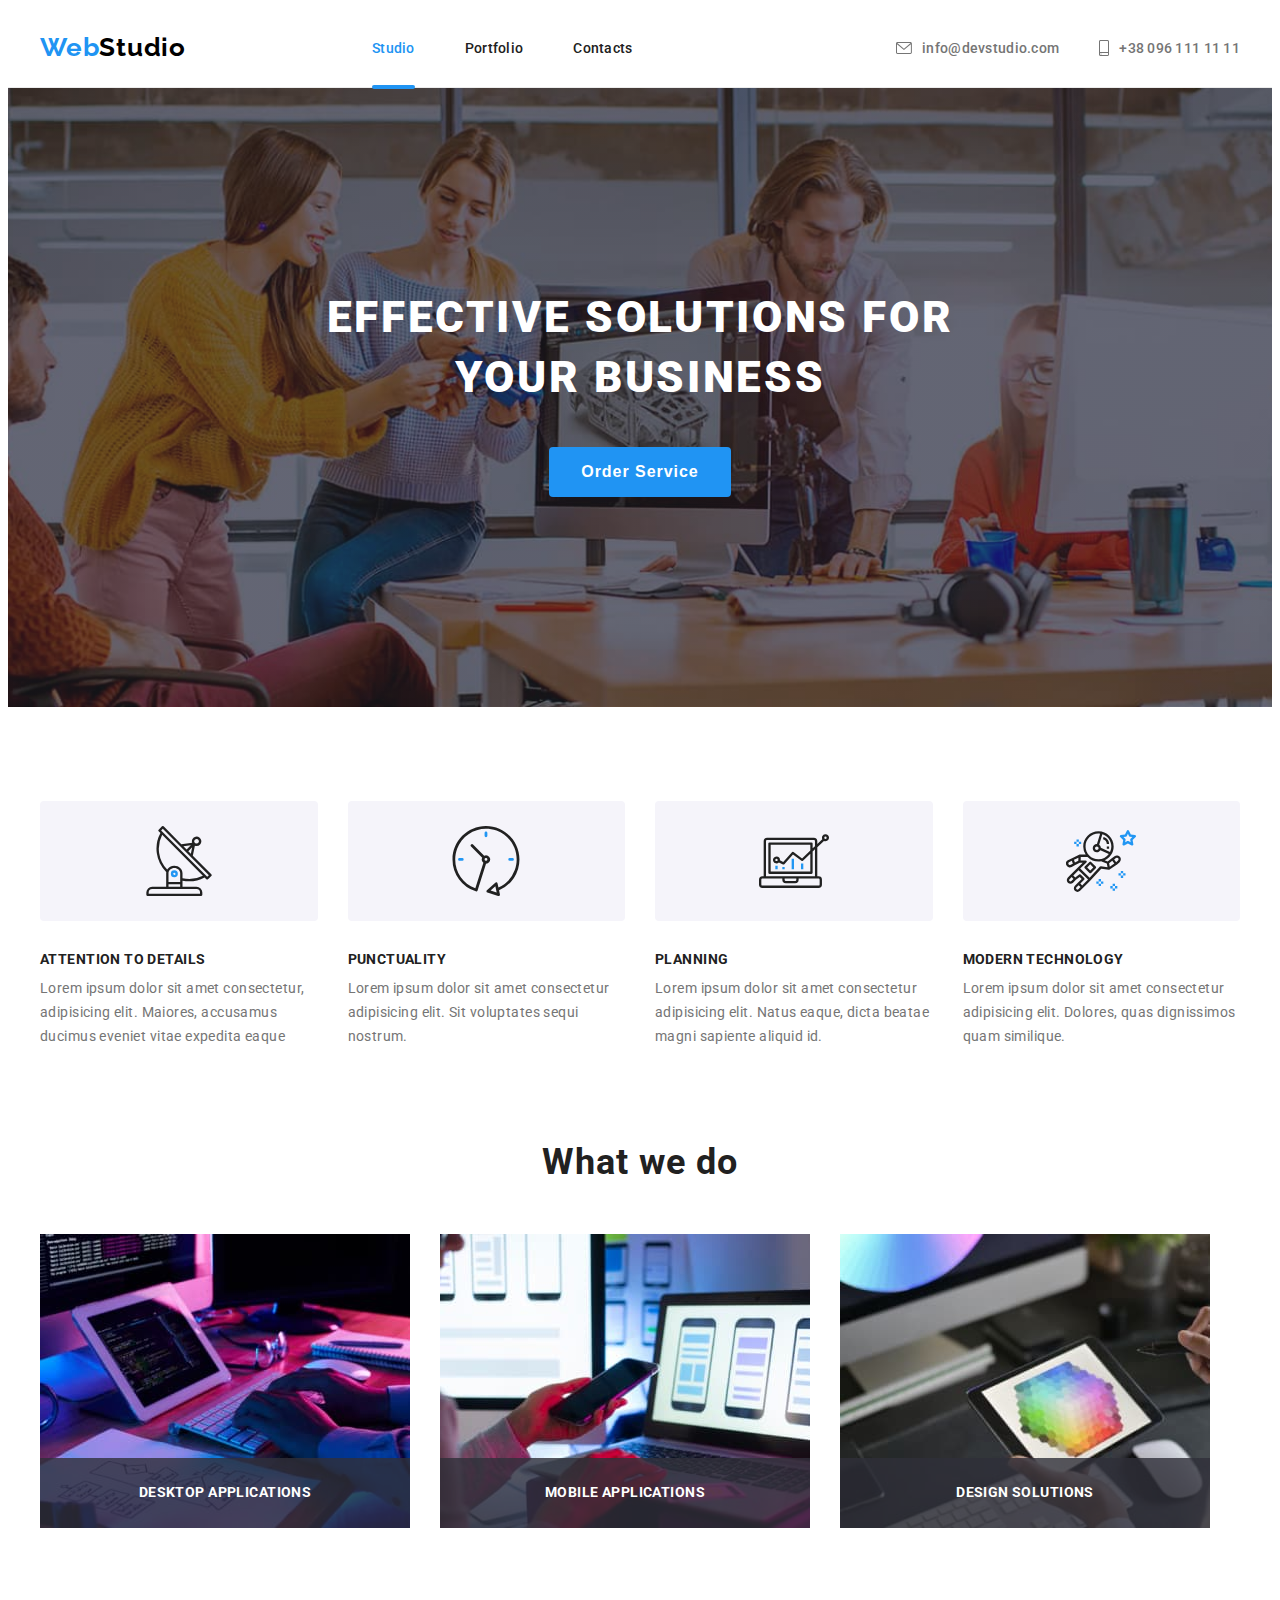
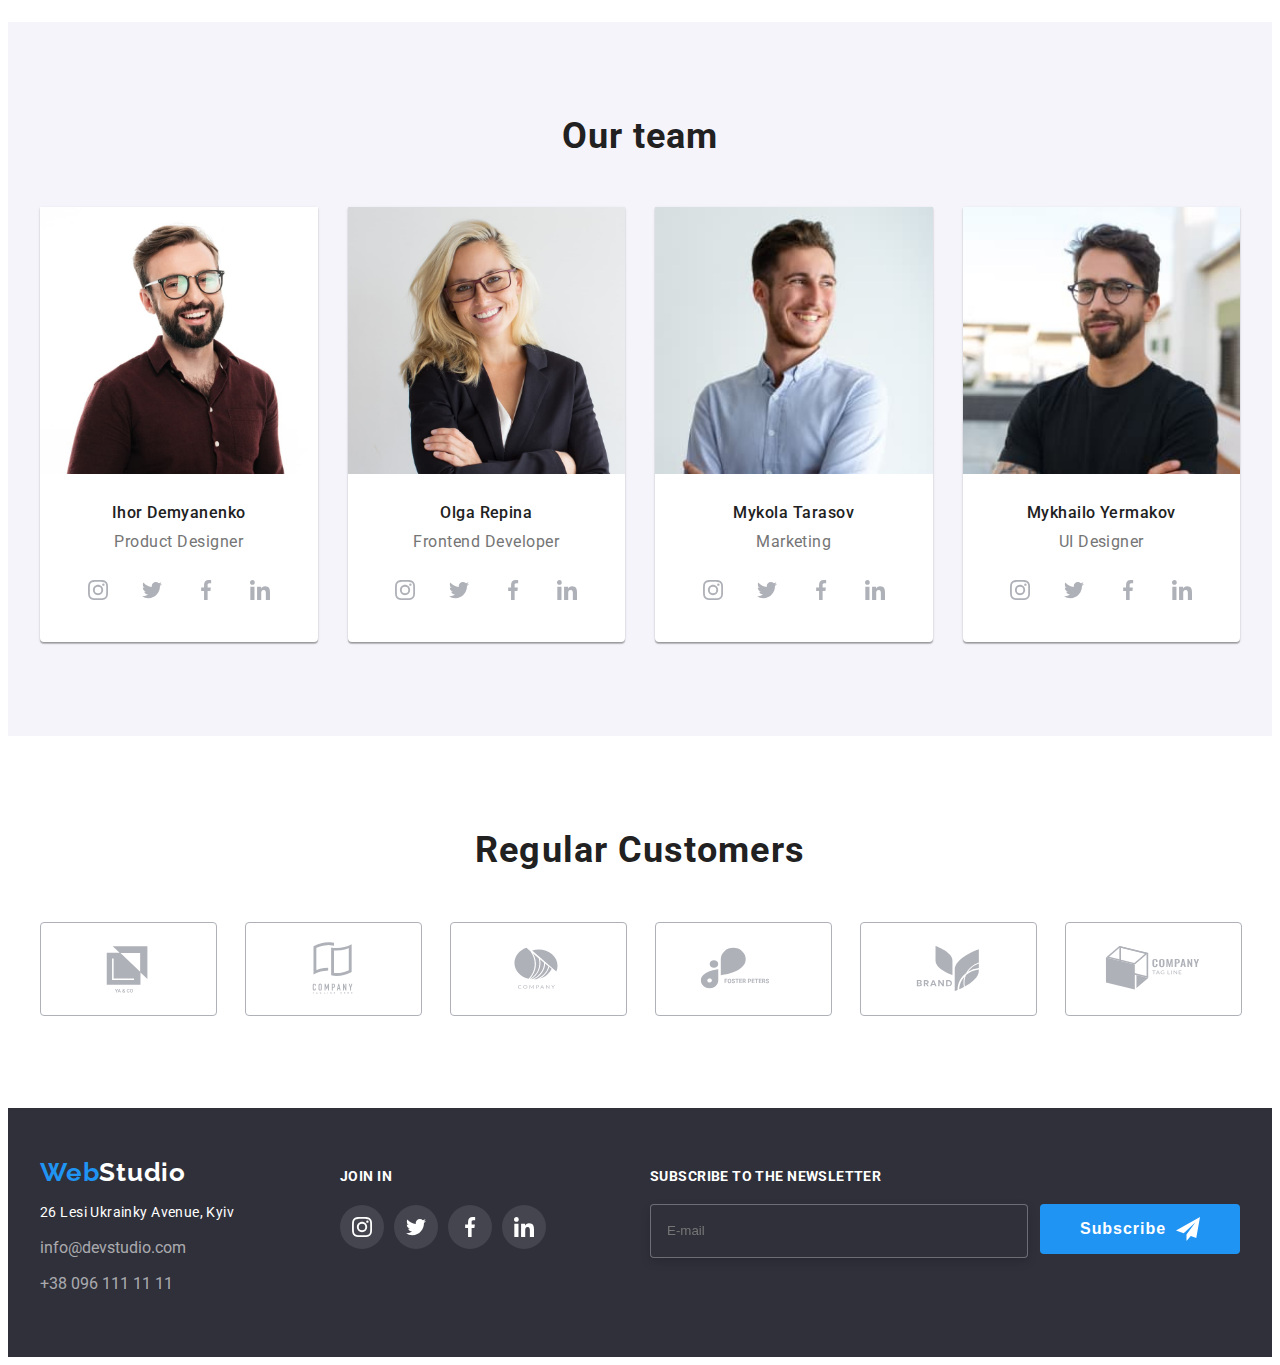
==== commit bfb1013b: "Changes index.html, portfolio.html" ====
--- a/index.html
+++ b/index.html
@@ -1,5 +1,6 @@
 <!DOCTYPE html>
-<html lang="uk">
+<html lang="en">
+
 <head>
     <meta charset="UTF-8">
     <meta http-equiv="X-UA-Compatible" content="IE=edge">
@@ -7,270 +8,279 @@
     <title>Document</title>
     <link rel="preconnect" href="https://fonts.googleapis.com">
     <link rel="preconnect" href="https://fonts.gstatic.com" crossorigin>
-    <link href="https://fonts.googleapis.com/css2?family=Raleway:wght@700&family=Roboto:wght@400;500;700;900&display=swap"
+    <link
+        href="https://fonts.googleapis.com/css2?family=Raleway:wght@700&family=Roboto:wght@400;500;700;900&display=swap"
         rel="stylesheet">
     <link rel="stylesheet" href="https://cdnjs.cloudflare.com/ajax/libs/modern-normalize/1.1.0/modern-normalize.min.css"
         integrity="sha512-wpPYUAdjBVSE4KJnH1VR1HeZfpl1ub8YT/NKx4PuQ5NmX2tKuGu6U/JRp5y+Y8XG2tV+wKQpNHVUX03MfMFn9Q=="
         crossorigin="anonymous" referrerpolicy="no-referrer">
     <link rel="stylesheet" href="./css/main.min.css">
 </head>
+
 <body class="body">
 
     <!--Header-->
-        
+
     <header class="header">
-    
+
         <div class="container header-container">
-                    
+
             <!--Logo-->
-            
-                
-                <a class="header-logo link" href="./index.html"><span class="span">Web</span>Studio</a>
-
-                
+
+
+            <a class="header-logo link" href="./index.html"><span class="span">Web</span>Studio</a>
+
+
             <!--Navigation-->
-                
-                    <nav>
-                        <ul class="nav-list">
-                            <li>
-                                <a class="link-item link current" href="#">Студія</a>
-                            </li>
-                            <li>
-                                <a class="link-item link" href="./portfolio.html">Портфоліо</a>
-                            </li>
-                            <li>
-                                <a class="link-item link" href="#">Контакти</a>
-                            </li>
-                        </ul>
-                    </nav>
-                
-                    <!--Contacts-->
-                
-                    <ul class="contacts-list">
-                        <li><a class="connect link first-link" href="mailto:info@devstudio.com"> <svg class="contacts-icon" width="16" height="12">
+
+            <nav>
+                <ul class="nav-list">
+                    <li>
+                        <a class="link-item link current" href="#">Studio</a>
+                    </li>
+                    <li>
+                        <a class="link-item link" href="./portfolio.html">Portfolio</a>
+                    </li>
+                    <li>
+                        <a class="link-item link" href="#">Contacts</a>
+                    </li>
+                </ul>
+            </nav>
+
+            <!--Contacts-->
+
+            <ul class="contacts-list">
+                <li><a class="connect link first-link" href="mailto:info@devstudio.com"> <svg class="contacts-icon"
+                            width="16" height="12">
                             <use href="./images/icons.svg#icon-envelope"></use>
                         </svg>info@devstudio.com</a></li>
-                        <li><a class="connect link" href="tel:+380961111111"> <svg class="contacts-icon" width="10" height="16">
+                <li><a class="connect link" href="tel:+380961111111"> <svg class="contacts-icon" width="10" height="16">
                             <use href="./images/icons.svg#icon-smartphone"></use>
                         </svg>+38 096 111 11 11</a></li>
-                    </ul>
-
-
-                    <button class="burger-menu-btn" type="button">
-                        <svg width="24" height="16">
-                            <use class="burger-menu-open" data-menu-open href="./images/icons.svg#burger-menu-close"></use>
-                            <use class="burger-menu-close" data-menu-close href="./images/icons.svg#burger-menu"></use>
-                        </svg>
-                    
-                    </button>
-                    
-                    
-                    <!-- Mobile Menu -->
-                    
-                    <div class="mobile-menu is-hidden" data-menu>
-                    
-                    
-                        <ul class="mobile-menu-nav list">
-                    
-                            <li class="mobile-menu-nav-item">
-                                <a class="mobile-menu-nav-link current" href="./index.html">Студія</a>
-                            </li>
-                    
-                            <li class="mobile-menu-nav-item">
-                                <a class="mobile-menu-nav-link" href="./portfolio.html">Портфоліо</a>
-                            </li>
-                    
-                            <li class="mobile-menu-nav-item">
-                                <a class="mobile-menu-nav-link" href="#">Контакти</a>
-                            </li>
-                    
-                        </ul>
-                    
-                        <ul class="mobile-menu-contacts list">
-                    
-                            <li class="mobile-menu-contacts-item">
-                                <a class="mobile-menu-tel-link" href="tel:+380961111111">+380 96 111 11 11</a>
-                            </li>
-                    
-                            <li class="mobile-menu-contacts-item">
-                                <a class="mobile-menu-mail-link" href="mailto:info@devstudio.com">info@devstudio.com</a>
-                            </li>
-                    
-                    
-                        </ul>
-                    
-                        <ul class="mobile-menu-soc list">
-                    
-                            <li class="mobile-menu-soc-item">
-                                <a class="mobile-menu-soc-link" href="#">Instagram</a>
-                            </li>
-                    
-                            <li class="mobile-menu-soc-item">
-                                <a class="mobile-menu-soc-link" href="#">Twitter</a>
-                            </li>
-                    
-                            <li class="mobile-menu-soc-item">
-                                <a class="mobile-menu-soc-link" href="#">Facebook</a>
-                            </li>
-                    
-                            <li class="mobile-menu-soc-item">
-                                <a class="mobile-menu-soc-link" href="#">LinkedIn</a>
-                            </li>
-                    
-                        </ul>
-                    
-                    
-                    </div>
-    
-    </div>
+            </ul>
+
+
+            <button class="burger-menu-btn" type="button">
+                <svg width="24" height="16">
+                    <use class="burger-menu-open" data-menu-open href="./images/icons.svg#burger-menu-close"></use>
+                    <use class="burger-menu-close" data-menu-close href="./images/icons.svg#burger-menu"></use>
+                </svg>
+
+            </button>
+
+
+            <!-- Mobile Menu -->
+
+            <div class="mobile-menu is-hidden" data-menu>
+
+
+                <ul class="mobile-menu-nav list">
+
+                    <li class="mobile-menu-nav-item">
+                        <a class="mobile-menu-nav-link current" href="./index.html">Studio</a>
+                    </li>
+
+                    <li class="mobile-menu-nav-item">
+                        <a class="mobile-menu-nav-link" href="./portfolio.html">Portfolio</a>
+                    </li>
+
+                    <li class="mobile-menu-nav-item">
+                        <a class="mobile-menu-nav-link" href="#">Contacts</a>
+                    </li>
+
+                </ul>
+
+                <ul class="mobile-menu-contacts list">
+
+                    <li class="mobile-menu-contacts-item">
+                        <a class="mobile-menu-tel-link" href="tel:+380961111111">+380 96 111 11 11</a>
+                    </li>
+
+                    <li class="mobile-menu-contacts-item">
+                        <a class="mobile-menu-mail-link" href="mailto:info@devstudio.com">info@devstudio.com</a>
+                    </li>
+
+
+                </ul>
+
+                <ul class="mobile-menu-soc list">
+
+                    <li class="mobile-menu-soc-item">
+                        <a class="mobile-menu-soc-link" href="#">Instagram</a>
+                    </li>
+
+                    <li class="mobile-menu-soc-item">
+                        <a class="mobile-menu-soc-link" href="#">Twitter</a>
+                    </li>
+
+                    <li class="mobile-menu-soc-item">
+                        <a class="mobile-menu-soc-link" href="#">Facebook</a>
+                    </li>
+
+                    <li class="mobile-menu-soc-item">
+                        <a class="mobile-menu-soc-link" href="#">LinkedIn</a>
+                    </li>
+
+                </ul>
+
+
+            </div>
+
+        </div>
     </header>
-    
-   
-    
+
+
+
     <main>
-        
+
         <!--Srction Hero-->
-        
+
         <section class="hero">
-        
+
             <div class="container">
-                
-                <h1 class="hero-title">Ефективні рішення для <br>вашого бізнесу</h1>
-                
-                <button class="hero-btn" type="button" data-modal-open>Замовити послугу</button>
-                
+
+                <h1 class="hero-title">Effective solutions for <br>your business</h1>
+
+                <button class="hero-btn" type="button" data-modal-open>Order Service</button>
+
             </div>
 
         </section>
-            
-            
+
+
         <!--Sections Features-->
-            
+
         <section class="features">
 
             <div class="container">
-                <h2 class="visually-hidden">Організація роботи</h2>
-                
-                
+                <h2 class="visually-hidden">Organization of work</h2>
+
+
                 <ul class="features__list">
-                
+
                     <li class="features__item">
                         <div class="features__icon__item">
                             <svg class="feateres__icon" width="70" height="70">
                                 <use href="./images/icons.svg#icon-antenna"></use>
                             </svg>
                         </div>
-                        <h3 class="features__title">УВАГА ДО ДЕТАЛЕЙ</h3>
-                
-                        <p class="features__text">Ідейні міркування, і навіть початок повсякденної роботи з формування позиції.</p>
-                    </li>
-                
+                        <h3 class="features__title">ATTENTION TO DETAILS</h3>
+
+                        <p class="features__text">Lorem ipsum dolor sit amet consectetur, adipisicing elit. Maiores,
+                            accusamus ducimus eveniet vitae expedita eaque</p>
+                    </li>
+
                     <li class="features__item">
                         <div class="features__icon__item">
                             <svg class="feateres__icon" width="70" height="70">
                                 <use href="./images/icons.svg#icon-clock"></use>
                             </svg>
                         </div>
-                        <h3 class="features__title">ПУНКТУАЛЬНІСТЬ</h3>
-                
-                        <p class="features__text">Завдання організації, особливо рамки і місце навчання кадрів тягне у себе.</p>
-                    </li>
-                
+                        <h3 class="features__title">PUNCTUALITY</h3>
+
+                        <p class="features__text">Lorem ipsum dolor sit amet consectetur adipisicing elit. Sit
+                            voluptates sequi nostrum.</p>
+                    </li>
+
                     <li class="features__item">
                         <div class="features__icon__item">
                             <svg class="feateres__icon" width="70" height="70">
                                 <use href="./images/icons.svg#icon-diagram"></use>
                             </svg>
                         </div>
-                        <h3 class="features__title">ПЛАНУВАННЯ</h3>
-                
-                        <p class="features__text">Так само консультація з широким активом значною мірою зумовлює.</p>
-                
-                    </li>
-                
+                        <h3 class="features__title">PLANNING</h3>
+
+                        <p class="features__text">Lorem ipsum dolor sit amet consectetur adipisicing elit. Natus eaque,
+                            dicta beatae magni sapiente aliquid id.</p>
+
+                    </li>
+
                     <li class="features__item">
                         <div class="features__icon__item">
                             <svg class="feateres__icon" width="70" height="70">
                                 <use href="./images/icons.svg#icon-astronaut"></use>
                             </svg>
                         </div>
-                        <h3 class="features__title">СУЧАСНІ ТЕХНОЛОГІЇ</h3>
-                
-                        <p class="features__text">Значимість цих проблем настільки очевидна, що реалізація планових завдань.</p>
-                
-                    </li>
-                
-                </ul>
-            </div>
-
-           
-
-            </section>
-          
-        
+                        <h3 class="features__title">MODERN TECHNOLOGY</h3>
+
+                        <p class="features__text">Lorem ipsum dolor sit amet consectetur adipisicing elit. Dolores, quas
+                            dignissimos quam similique.</p>
+
+                    </li>
+
+                </ul>
+            </div>
+
+
+
+        </section>
+
+
         <!--Sections What are we doing-->
-        
-       
-            
-            <section class="work">
-
-            
-                <div class="container">
-            
-                <h2 class="work__title">Чим ми займаємося</h2>
-            
+
+
+
+        <section class="work">
+
+
+            <div class="container">
+
+                <h2 class="work__title">What we do</h2>
+
                 <ul class="work__item">
-                 
+
                     <li class="work__img">
-                        <img class="work__picture" src="./images/our-work/img-1.jpg" alt="руки на клавіатурі" width="370">
-                        <p class="work__text">Десктопні додатки</p>
-                    </li>
-                    
+                        <img class="work__picture" src="./images/our-work/img-1.jpg" alt="hands on keyboard"
+                            width="370">
+                        <p class="work__text">Desktop applications</p>
+                    </li>
+
                     <li class="work__img">
-                        <img class="work__picture" src="./images/our-work/img-2.jpg" alt="телефон та ноутбук" width="370">
-                        <p class="work__text">Мобільні додатки</p>
-                    </li>
-                        
+                        <img class="work__picture" src="./images/our-work/img-2.jpg" alt="phone and laptop" width="370">
+                        <p class="work__text">Mobile applications</p>
+                    </li>
+
                     <li class="work__img">
-                        <img class="work__picture" src="./images/our-work/img-3.jpg" alt="планшет в руках" width="370">
-                        <p class="work__text">Дизайнерські рішення</p>
-                    </li>
-                        
-                </ul>
-            
+                        <img class="work__picture" src="./images/our-work/img-3.jpg" alt="tablet in hands" width="370">
+                        <p class="work__text">Design solutions</p>
+                    </li>
+
+                </ul>
+
             </div>
 
         </section>
-            
-            
+
+
         <!--Sections our team-->
-        
+
         <section class="team">
-        
+
             <div class="container">
-           
-                <h2 class="team__title">Наша команда</h2>
-                
+
+                <h2 class="team__title">Our team</h2>
+
                 <ul class="team__item">
                     <li class="team__card">
-                       
-                            <picture>
-                                <source media="(min-width: 1200px)" 
-                                srcset="./images/team/img-1_lg.jpg 1x, ./images/team/img-1_lg@2x.jpg 2x" 
-                                type="image/jpeg">
-                                <source media="(min-width: 768px)" 
-                                srcset="./images/team/img-1_md.jpg 1x, ./images/team/img-1_md@2x.jpg 2x" 
-                                type="image/jpeg">
-                                <source media="(max-width: 767px)" 
-                                srcset="./images/team/img-1_sm.jpg 1x, ./images/team/img-1_sm@2x.jpg 2x" 
-                                type="image/jpeg">
-                                <img class="team__img" src="./images/team/img-1_sm.jpg" alt="Ігор Дем'яненко" width="450" height="460" >
-                            </picture>
+
+                        <picture>
+                            <source media="(min-width: 1200px)"
+                                srcset="./images/team/img-1_lg.jpg 1x, ./images/team/img-1_lg@2x.jpg 2x"
+                                type="image/jpeg">
+                            <source media="(min-width: 768px)"
+                                srcset="./images/team/img-1_md.jpg 1x, ./images/team/img-1_md@2x.jpg 2x"
+                                type="image/jpeg">
+                            <source media="(max-width: 767px)"
+                                srcset="./images/team/img-1_sm.jpg 1x, ./images/team/img-1_sm@2x.jpg 2x"
+                                type="image/jpeg">
+                            <img class="team__img" src="./images/team/img-1_sm.jpg" alt="Ihor Demyanenko" width="450"
+                                height="460">
+                        </picture>
                         <div class="team-wrap">
-                            <h3 class="team__name">Ігор Дем'яненко</h3>
+                            <h3 class="team__name">Ihor Demyanenko</h3>
                             <p class="team__text">Product Designer</p>
                             <ul class="team-soc__list">
-                            
+
                                 <li class="team-soc__item">
                                     <a class="team-soc__link" href="#" target="_blank" rel="noopener noreferrer">
                                         <svg class="team-soc__icon" width="20" height="20">
@@ -278,7 +288,7 @@
                                         </svg>
                                     </a>
                                 </li>
-                            
+
                                 <li class="team-soc__item">
                                     <a class="team-soc__link" href="#" target="_blank" rel="noopener noreferrer">
                                         <svg class="team-soc__icon" width="20" height="20">
@@ -286,7 +296,7 @@
                                         </svg>
                                     </a>
                                 </li>
-                            
+
                                 <li class="team-soc__item">
                                     <a class="team-soc__link" href="#" target="_blank" rel="noopener noreferrer">
                                         <svg class="team-soc__icon" width="20" height="20">
@@ -294,7 +304,7 @@
                                         </svg>
                                     </a>
                                 </li>
-                            
+
                                 <li class="team-soc__item">
                                     <a class="team-soc__link" href="#" target="_blank" rel="noopener noreferrer">
                                         <svg class="team-soc__icon" width="20" height="20">
@@ -302,191 +312,205 @@
                                         </svg>
                                     </a>
                                 </li>
-                            
+
                             </ul>
                         </div>
-                    
-                </li>
-                    
+
+                    </li>
+
                     <li class="team__card">
-                       
-                            <picture>
-                                <source media="(min-width: 1200px)" 
+
+                        <picture>
+                            <source media="(min-width: 1200px)"
                                 srcset="./images/team/img-2_lg.jpg 1x, ./images/team/img-2_lg@2x.jpg 2x"
                                 type="image/jpeg">
-                                <source media="(min-width: 768px)" 
+                            <source media="(min-width: 768px)"
                                 srcset="./images/team/img-2_md.jpg 1x, ./images/team/img-2_md@2x.jpg 2x"
                                 type="image/jpeg">
-                                <source media="(max-width: 767px)" 
+                            <source media="(max-width: 767px)"
                                 srcset="./images/team/img-2_sm.jpg 1x, ./images/team/img-2_sm@2x.jpg 2x"
                                 type="image/jpeg">
-                                <img class="team__img" src="./images/team/img-2_sm.jpg" alt="Ольга Рєпіна" width="450" height="460">
-                            </picture>
+                            <img class="team__img" src="./images/team/img-2_sm.jpg" alt="Olga Repina" width="450"
+                                height="460">
+                        </picture>
                         <div class="team-wrap">
-                            <h3 class="team__name">Ольга Рєпіна</h3>
+                            <h3 class="team__name">Olga Repina</h3>
                             <p class="team__text">Frontend Developer</p>
-                    
-                    <ul class="team-soc__list">
-                    
-                    <li class="team-soc__item">
-                        <a class="team-soc__link" href="#" target="_blank" rel="noopener noreferrer">
-                            <svg class="team-soc__icon" width="20" height="20"><use href="./images/icons.svg#icon-instagram"></use></svg>
-                        </a>
-                    </li>
-
-                    <li class="team-soc__item">
-                        <a class="team-soc__link" href="#" target="_blank" rel="noopener noreferrer">
-                            <svg class="team-soc__icon" width="20" height="20"><use href="./images/icons.svg#icon-twitter"></use></svg>
-                        </a>
-                    </li>
-
-                    <li class="team-soc__item">
-                        <a class="team-soc__link" href="#" target="_blank" rel="noopener noreferrer">
-                            <svg class="team-soc__icon" width="20" height="20"><use href="./images/icons.svg#icon-facebook"></use></svg>
-                        </a>
-                    </li>
-
-                    <li class="team-soc__item">
-                        <a class="team-soc__link" href="#" target="_blank" rel="noopener noreferrer">
-                            <svg class="team-soc__icon" width="20" height="20"><use href="./images/icons.svg#icon-linkedin"></use></svg>
-                        </a>
-                    </li>
-                
-                </ul>
+
+                            <ul class="team-soc__list">
+
+                                <li class="team-soc__item">
+                                    <a class="team-soc__link" href="#" target="_blank" rel="noopener noreferrer">
+                                        <svg class="team-soc__icon" width="20" height="20">
+                                            <use href="./images/icons.svg#icon-instagram"></use>
+                                        </svg>
+                                    </a>
+                                </li>
+
+                                <li class="team-soc__item">
+                                    <a class="team-soc__link" href="#" target="_blank" rel="noopener noreferrer">
+                                        <svg class="team-soc__icon" width="20" height="20">
+                                            <use href="./images/icons.svg#icon-twitter"></use>
+                                        </svg>
+                                    </a>
+                                </li>
+
+                                <li class="team-soc__item">
+                                    <a class="team-soc__link" href="#" target="_blank" rel="noopener noreferrer">
+                                        <svg class="team-soc__icon" width="20" height="20">
+                                            <use href="./images/icons.svg#icon-facebook"></use>
+                                        </svg>
+                                    </a>
+                                </li>
+
+                                <li class="team-soc__item">
+                                    <a class="team-soc__link" href="#" target="_blank" rel="noopener noreferrer">
+                                        <svg class="team-soc__icon" width="20" height="20">
+                                            <use href="./images/icons.svg#icon-linkedin"></use>
+                                        </svg>
+                                    </a>
+                                </li>
+
+                            </ul>
                         </div>
 
-            </li>
-                    
-                
-                <li class="team__card">
-                       
-                            <picture>
-                                <source media="(min-width: 1200px)" 
+                    </li>
+
+
+                    <li class="team__card">
+
+                        <picture>
+                            <source media="(min-width: 1200px)"
                                 srcset="./images/team/img-3_lg.jpg 1x, ./images/team/img-3_lg@2x.jpg 2x"
                                 type="image/jpeg">
-                                <source media="(min-width: 768px)" 
+                            <source media="(min-width: 768px)"
                                 srcset="./images/team/img-3_md.jpg 1x, ./images/team/img-3_md@2x.jpg 2x"
                                 type="image/jpeg">
-                                <source media="(max-width: 767px)" 
+                            <source media="(max-width: 767px)"
                                 srcset="./images/team/img-3_sm.jpg 1x, ./images/team/img-3_sm@2x.jpg 2x"
                                 type="image/jpeg">
-                                <img class="team__img" src="./images/team/img-3_sm.jpg" alt="Микола Тарасов" width="450" height="460">
-                            </picture>
-                            <div class="team-wrap">
-                            <h3 class="team__name">Микола Тарасов</h3>
+                            <img class="team__img" src="./images/team/img-3_sm.jpg" alt="Mykola Tarasov" width="450"
+                                height="460">
+                        </picture>
+                        <div class="team-wrap">
+                            <h3 class="team__name">Mykola Tarasov</h3>
                             <p class="team__text">Marketing</p>
-                       
-                    
-                    <ul class="team-soc__list">
-                        <li class="team-soc__item">
-                            <a class="team-soc__link" href="#" target="_blank" rel="noopener noreferrer">
-                                <svg class="team-soc__icon" width="20" height="20">
-                                    <use href="./images/icons.svg#icon-instagram"></use>
-                                </svg>
-                            </a>
-                        </li>
-                        
-                        <li class="team-soc__item">
-                            <a class="team-soc__link" href="#" target="_blank" rel="noopener noreferrer">
-                                <svg class="team-soc__icon" width="20" height="20">
-                                    <use href="./images/icons.svg#icon-twitter"></use>
-                                </svg>
-                            </a>
-                        </li>
-                        
-                        <li class="team-soc__item">
-                            <a class="team-soc__link" href="#" target="_blank" rel="noopener noreferrer">
-                                <svg class="team-soc__icon" width="20" height="20">
-                                    <use href="./images/icons.svg#icon-facebook"></use>
-                                </svg>
-                            </a>
-                        </li>
-                        
-                        <li class="team-soc__item">
-                            <a class="team-soc__link" href="#" target="_blank" rel="noopener noreferrer">
-                                <svg class="team-soc__icon" width="20" height="20">
-                                    <use href="./images/icons.svg#icon-linkedin"></use>
-                                </svg>
-                            </a>
-                        </li>
-                        
-                    </ul>
-                    </div>
-                </li>
-                    
+
+
+                            <ul class="team-soc__list">
+                                <li class="team-soc__item">
+                                    <a class="team-soc__link" href="#" target="_blank" rel="noopener noreferrer">
+                                        <svg class="team-soc__icon" width="20" height="20">
+                                            <use href="./images/icons.svg#icon-instagram"></use>
+                                        </svg>
+                                    </a>
+                                </li>
+
+                                <li class="team-soc__item">
+                                    <a class="team-soc__link" href="#" target="_blank" rel="noopener noreferrer">
+                                        <svg class="team-soc__icon" width="20" height="20">
+                                            <use href="./images/icons.svg#icon-twitter"></use>
+                                        </svg>
+                                    </a>
+                                </li>
+
+                                <li class="team-soc__item">
+                                    <a class="team-soc__link" href="#" target="_blank" rel="noopener noreferrer">
+                                        <svg class="team-soc__icon" width="20" height="20">
+                                            <use href="./images/icons.svg#icon-facebook"></use>
+                                        </svg>
+                                    </a>
+                                </li>
+
+                                <li class="team-soc__item">
+                                    <a class="team-soc__link" href="#" target="_blank" rel="noopener noreferrer">
+                                        <svg class="team-soc__icon" width="20" height="20">
+                                            <use href="./images/icons.svg#icon-linkedin"></use>
+                                        </svg>
+                                    </a>
+                                </li>
+
+                            </ul>
+                        </div>
+                    </li>
+
                     <li class="team__card">
-                      
-                            <picture>
-                                <source media="(min-width: 1200px)" srcset="./images/team/img-4_lg.jpg 1x, ./images/team/img-4_lg@2x.jpg 2x"
-                                    type="image/jpeg">
-                                <source media="(min-width: 768px)" srcset="./images/team/img-4_md.jpg 1x, ./images/team/img-4_md@2x.jpg 2x"
-                                    type="image/jpeg">
-                                <source media="(max-width: 767px)" srcset="./images/team/img-4_sm.jpg 1x, ./images/team/img-4_sm@2x.jpg 2x"
-                                    type="image/jpeg">
-                                <img class="team__img" src="./images/team/img-4_sm.jpg" alt="Михайло Єрмаков" width="450" height="460">
-                            </picture>
-                            <div class="team-wrap">
-                            <h3 class="team__name">Михайло Єрмаков</h3>
+
+                        <picture>
+                            <source media="(min-width: 1200px)"
+                                srcset="./images/team/img-4_lg.jpg 1x, ./images/team/img-4_lg@2x.jpg 2x"
+                                type="image/jpeg">
+                            <source media="(min-width: 768px)"
+                                srcset="./images/team/img-4_md.jpg 1x, ./images/team/img-4_md@2x.jpg 2x"
+                                type="image/jpeg">
+                            <source media="(max-width: 767px)"
+                                srcset="./images/team/img-4_sm.jpg 1x, ./images/team/img-4_sm@2x.jpg 2x"
+                                type="image/jpeg">
+                            <img class="team__img" src="./images/team/img-4_sm.jpg" alt="Mykhailo Yermakov" width="450"
+                                height="460">
+                        </picture>
+                        <div class="team-wrap">
+                            <h3 class="team__name">Mykhailo Yermakov</h3>
                             <p class="team__text">UI Designer</p>
-                       
-                    
-                    <ul class="team-soc__list">
-                    <li class="team-soc__item">
-                        <a class="team-soc__link" href="#" target="_blank" rel="noopener noreferrer">
-                            <svg class="team-soc__icon" width="20" height="20">
-                                <use href="./images/icons.svg#icon-instagram"></use>
-                            </svg>
-                        </a>
-                    </li>
-                    
-                    <li class="team-soc__item">
-                        <a class="team-soc__link" href="#" target="_blank" rel="noopener noreferrer">
-                            <svg class="team-soc__icon" width="20" height="20">
-                                <use href="./images/icons.svg#icon-twitter"></use>
-                            </svg>
-                        </a>
-                    </li>
-                    
-                    <li class="team-soc__item">
-                        <a class="team-soc__link" href="#" target="_blank" rel="noopener noreferrer">
-                            <svg class="team-soc__icon" width="20" height="20">
-                                <use href="./images/icons.svg#icon-facebook"></use>
-                            </svg>
-                        </a>
-                    </li>
-                    
-                    <li class="team-soc__item">
-                        <a class="team-soc__link" href="#" target="_blank" rel="noopener noreferrer">
-                            <svg class="team-soc__icon" width="20" height="20">
-                                <use href="./images/icons.svg#icon-linkedin"></use>
-                            </svg>
-                        </a>
-                    </li>
-                    </ul>
-                    </div>
-                </li>
-            </ul>
-
-
-         
-        </div>
+
+
+                            <ul class="team-soc__list">
+                                <li class="team-soc__item">
+                                    <a class="team-soc__link" href="#" target="_blank" rel="noopener noreferrer">
+                                        <svg class="team-soc__icon" width="20" height="20">
+                                            <use href="./images/icons.svg#icon-instagram"></use>
+                                        </svg>
+                                    </a>
+                                </li>
+
+                                <li class="team-soc__item">
+                                    <a class="team-soc__link" href="#" target="_blank" rel="noopener noreferrer">
+                                        <svg class="team-soc__icon" width="20" height="20">
+                                            <use href="./images/icons.svg#icon-twitter"></use>
+                                        </svg>
+                                    </a>
+                                </li>
+
+                                <li class="team-soc__item">
+                                    <a class="team-soc__link" href="#" target="_blank" rel="noopener noreferrer">
+                                        <svg class="team-soc__icon" width="20" height="20">
+                                            <use href="./images/icons.svg#icon-facebook"></use>
+                                        </svg>
+                                    </a>
+                                </li>
+
+                                <li class="team-soc__item">
+                                    <a class="team-soc__link" href="#" target="_blank" rel="noopener noreferrer">
+                                        <svg class="team-soc__icon" width="20" height="20">
+                                            <use href="./images/icons.svg#icon-linkedin"></use>
+                                        </svg>
+                                    </a>
+                                </li>
+                            </ul>
+                        </div>
+                    </li>
+                </ul>
+
+
+
+            </div>
 
         </section>
 
         <!--Clients-->
 
         <section class="clients">
-            
+
             <div class="container">
 
-                <h2 class="clients__title">Постійні клієнти</h2>
-                
+                <h2 class="clients__title">Regular Customers</h2>
+
                 <ul class="clients__list">
                     <li class="clients__item">
                         <a class="clients__link" href="#" target="_blank" rel="noopener noreferrer">
                             <svg class="clients__icon" width="106" height="60">
                                 <use href="./images/icons.svg#icon-logo-1">
-                
+
                                 </use>
                             </svg>
                         </a>
@@ -495,7 +519,7 @@
                         <a class="clients__link" href="#" target="_blank" rel="noopener noreferrer">
                             <svg class="clients__icon" width="106" height="60">
                                 <use href="./images/icons.svg#icon-logo-2">
-                
+
                                 </use>
                             </svg>
                         </a>
@@ -504,7 +528,7 @@
                         <a class="clients__link" href="#" target="_blank" rel="noopener noreferrer">
                             <svg class="clients__icon" width="106" height="60">
                                 <use href="./images/icons.svg#icon-logo-3">
-                
+
                                 </use>
                             </svg>
                         </a>
@@ -513,7 +537,7 @@
                         <a class="clients__link" href="#" target="_blank" rel="noopener noreferrer">
                             <svg class="clients__icon" width="106" height="60">
                                 <use href="./images/icons.svg#icon-logo-4">
-                
+
                                 </use>
                             </svg>
                         </a>
@@ -522,7 +546,7 @@
                         <a class="clients__link" href="#" target="_blank" rel="noopener noreferrer">
                             <svg class="clients__icon" width="106" height="60">
                                 <use href="./images/icons.svg#icon-logo-5">
-                
+
                                 </use>
                             </svg>
                         </a>
@@ -531,195 +555,205 @@
                         <a class="clients__link" href="#" target="_blank" rel="noopener noreferrer">
                             <svg class="clients__icon" width="106" height="60">
                                 <use href="./images/icons.svg#icon-logo-6">
-                
+
                                 </use>
                             </svg>
                         </a>
                     </li>
                 </ul>
-            
-            </div>
-    
+
+            </div>
+
         </section>
 
     </main>
 
-    
-        <!--Footer-->
-   
-     
-            <footer class="footer">
-            
-                <div class="container footer-container ">
-            
-                        <!--Logo-->
-            
-                <div class="contacts">
-                        
-               <div class="footer-call">
-                <a class="footer-logo link-footer" href="./index.html"><span class="span">Web</span>Studio</a>
-                
-                
-                <!--Contacts-->
-                
-                
-                <address class="footer-list">
-                
-                    <ul class="contacts-footer">
-                        <li class="footer-item">
-                
-                            <a class="contacts-footer adress link-footer" href="https://goo.gl/maps/eFiZRFyHb9n71qFo6" target="_blank"
-                                rel="noopener noreferrer">м. Київ,
-                                пр-т Лесі
-                                Українки, 26</a>
-                        </li>
-                        <li class="footer-item">
-                
-                            <a class="contacts-footer connection link-footer" href="mailto:info@devstudio.com">info@devstudio.com</a>
-                        </li>
-                        <li class="footer-item">
-                
-                            <a class="contacts-footer connection link-footer" href="tel:+380961111111">+38 096 111 11
-                                11</a>
-                        </li>
-                
-                    </ul>
-                
-                </address>
+
+    <!--Footer-->
+
+
+    <footer class="footer">
+
+        <div class="container footer-container ">
+
+            <!--Logo-->
+
+            <div class="contacts">
+
+                <div class="footer-call">
+                    <a class="footer-logo link-footer" href="./index.html"><span class="span">Web</span>Studio</a>
+
+
+                    <!--Contacts-->
+
+
+                    <address class="footer-list">
+
+                        <ul class="contacts-footer">
+                            <li class="footer-item">
+
+                                <a class="contacts-footer adress link-footer"
+                                    href="https://goo.gl/maps/eFiZRFyHb9n71qFo6" target="_blank"
+                                    rel="noopener noreferrer">26 Lesi Ukrainky Avenue, Kyiv</a>
+                            </li>
+                            <li class="footer-item">
+
+                                <a class="contacts-footer connection link-footer"
+                                    href="mailto:info@devstudio.com">info@devstudio.com</a>
+                            </li>
+                            <li class="footer-item">
+
+                                <a class="contacts-footer connection link-footer" href="tel:+380961111111">+38 096 111
+                                    11
+                                    11</a>
+                            </li>
+
+                        </ul>
+
+                    </address>
                 </div>
-               </div>
-
-                        <div class="contacts-soc">
-                            <h2 class="contacts-soc-title">приєднуйтесь</h2>
-
-                            <ul class="contacts-soc-list">
-                            
-                                <li class="contacts-soc-item">
-                                <a class="contacts-soc-link" href="#" target="_blank" rel="noopener noreferrer"><svg class="contacts-soc-icon" width="20" height="20">
-                                    <use href="./images/icons.svg#icon-instagram"></use>
-                                </svg></a>
-                            </li>
-                            
-                            <li class="contacts-soc-item">
-                                <a class="contacts-soc-link" href="#" target="_blank" rel="noopener noreferrer"><svg class="contacts-soc-icon" width="20" height="20">
-                                    <use href="./images/icons.svg#icon-twitter"></use>
-                                </svg></a></li>
-                            <li class="contacts-soc-item">
-                                <a class="contacts-soc-link" href="#" target="_blank" rel="noopener noreferrer"><svg class="contacts-soc-icon" width="20" height="20">
-                                    <use href="./images/icons.svg#icon-facebook"></use>
-                                </svg></a></li>
-                            <li class="contacts-soc-item">
-                                <a class="contacts-soc-link" href="#" target="_blank" rel="noopener noreferrer"><svg class="contacts-soc-icon" width="20" height="20">
-                                    <use href="./images/icons.svg#icon-linkedin"></use>
-                                </svg></a></li>
-                        </ul>
-
-                        </div>
-
-                        <div class="subscribe">
-                        
-                         <p class="subscribe-title">Підпишіться на розсилку</p>
-
-                            <form>
-                            
-                           <div class="subscribe-form">
-
-                           
-                                <input class="subscribe-input" type="email" name="mail" id="footer-mail" placeholder="E-mail">
-
-                   
-                            <button class="subscribe-btn" type="submit">Підписатися
-                            
-                                <svg class="icon-send" width="24px" height="24px">
-                                    <use href="./images/icons.svg#icon-send"></use>
-                                </svg>
-                            
-                            </button>        
-
-                            </div>
-                                
-      
-                            </form>
-                        </div>
+            </div>
+
+            <div class="contacts-soc">
+                <h2 class="contacts-soc-title">join in</h2>
+
+                <ul class="contacts-soc-list">
+
+                    <li class="contacts-soc-item">
+                        <a class="contacts-soc-link" href="#" target="_blank" rel="noopener noreferrer"><svg
+                                class="contacts-soc-icon" width="20" height="20">
+                                <use href="./images/icons.svg#icon-instagram"></use>
+                            </svg></a>
+                    </li>
+
+                    <li class="contacts-soc-item">
+                        <a class="contacts-soc-link" href="#" target="_blank" rel="noopener noreferrer"><svg
+                                class="contacts-soc-icon" width="20" height="20">
+                                <use href="./images/icons.svg#icon-twitter"></use>
+                            </svg></a>
+                    </li>
+                    <li class="contacts-soc-item">
+                        <a class="contacts-soc-link" href="#" target="_blank" rel="noopener noreferrer"><svg
+                                class="contacts-soc-icon" width="20" height="20">
+                                <use href="./images/icons.svg#icon-facebook"></use>
+                            </svg></a>
+                    </li>
+                    <li class="contacts-soc-item">
+                        <a class="contacts-soc-link" href="#" target="_blank" rel="noopener noreferrer"><svg
+                                class="contacts-soc-icon" width="20" height="20">
+                                <use href="./images/icons.svg#icon-linkedin"></use>
+                            </svg></a>
+                    </li>
+                </ul>
+
+            </div>
+
+            <div class="subscribe">
+
+                <p class="subscribe-title">Subscribe to the newsletter</p>
+
+                <form>
+
+                    <div class="subscribe-form">
+
+
+                        <input class="subscribe-input" type="email" name="mail" id="footer-mail" placeholder="E-mail">
+
+
+                        <button class="subscribe-btn" type="submit">Subscribe
+
+                            <svg class="icon-send" width="24px" height="24px">
+                                <use href="./images/icons.svg#icon-send"></use>
+                            </svg>
+
+                        </button>
+
                     </div>
 
-               
-            
-            
-            </footer>
-
-                            <!-- Modal -->
-
-            <div class="backdrop is-hidden" data-modal>
-                
-                <div class="modal">
-                    <button type="button" class="modal-close" data-modal-close>
-                        <svg class="modal-close-icon" width="18px" height="18px">
-                            <use href="./images/icons.svg#icon-close"></use>
-                        </svg>
-                    </button>
-
-    
-                        <!-- Modal field -->
-    
-    <form class="modal-form">
-
-        <p class="form-text">Залиште свої дані, ми вам передзвонимо</p>
-
-    <label class="form-label" for="name">Ім'я</label>
-        <div class="input-field">
-            <input class="form-input" type="text" name="name" id="name">
-            <svg class="modal-icon" width="18px" height="18px">
-                <use href="./images/icons.svg#icon-person"></use>
-            </svg>
+
+                </form>
+            </div>
         </div>
-    
-    
-    <label class="form-label" for="tel">Телефон</label>
-        <div class="input-field">
-            <input class="form-input" type="tel" name="tel" id="tel">
-            <svg class="modal-icon" width="18px" height="18px">
-                <use href="./images/icons.svg#icon-phone"></use>
-            </svg>
+
+
+
+
+    </footer>
+
+    <!-- Modal -->
+
+    <div class="backdrop is-hidden" data-modal>
+
+        <div class="modal">
+            <button type="button" class="modal-close" data-modal-close>
+                <svg class="modal-close-icon" width="18px" height="18px">
+                    <use href="./images/icons.svg#icon-close"></use>
+                </svg>
+            </button>
+
+
+            <!-- Modal field -->
+
+            <form class="modal-form">
+
+                <p class="form-text">Leave your details, we will call you back</p>
+
+                <label class="form-label" for="name">Name</label>
+                <div class="input-field">
+                    <input class="form-input" type="text" name="name" id="name">
+                    <svg class="modal-icon" width="18px" height="18px">
+                        <use href="./images/icons.svg#icon-person"></use>
+                    </svg>
+                </div>
+
+
+                <label class="form-label" for="tel">Phone</label>
+                <div class="input-field">
+                    <input class="form-input" type="tel" name="tel" id="tel">
+                    <svg class="modal-icon" width="18px" height="18px">
+                        <use href="./images/icons.svg#icon-phone"></use>
+                    </svg>
+                </div>
+
+                <label class="form-label" for="mail">Email</label>
+                <div class="input-field">
+                    <input class="form-input" type="email" name="mail" id="mail">
+                    <svg class="modal-icon" width="18px" height="18px">
+                        <use href="./images/icons.svg#icon-email"></use>
+                    </svg>
+                </div>
+
+
+                <div class="input-field">
+                    <label class="form-label" for="comment">Comment</label>
+                    <textarea class="modal-comment" name="comment" id="comment" placeholder="Type text"></textarea>
+                </div>
+
+                <div class="input-field">
+
+                    <input class="modal-check visually-hidden" type="checkbox" name="policy" id="policy">
+                    <label class="check-text" for="policy">
+                        <span class="check-box">
+                            <svg class="check-icon" width="16px" height="15px">
+                                <use href="./images/icons.svg#icon-check"></use>
+                            </svg>
+                        </span>
+                        <span> I agree with the mailing and accept <a class="policy-agreed" href="#">Contract
+                                Terms</a></span>
+                    </label>
+                </div>
+
+                <button class="btn-submit" type="submit">Send</button>
+
+            </form>
         </div>
-    
-    <label class="form-label" for="mail">Пошта</label>
-        <div class="input-field">
-            <input class="form-input" type="email" name="mail" id="mail">
-            <svg class="modal-icon" width="18px" height="18px">
-                <use href="./images/icons.svg#icon-email"></use>
-            </svg>
-        </div>
-
-        
-        <div class="input-field">
-            <label class="form-label" for="comment">Коментар</label>
-            <textarea class="modal-comment" name="comment" id="comment" placeholder="Введіть текст"></textarea>
-        </div>
-
-        <div class="input-field">
-
-            <input class="modal-check visually-hidden" type="checkbox" name="policy" id="policy">
-                <label class="check-text" for="policy">
-                    <span class="check-box">
-                        <svg class="check-icon" width="16px" height="15px">
-                            <use href="./images/icons.svg#icon-check"></use>
-                        </svg>
-                        </span>
-                     <span> Погоджуюся з розсилкою та приймаю <a class="policy-agreed" href="#">Умови договору</a></span>
-                </label>
-        </div>
-    
-    <button class="btn-submit" type="submit">Відправити</button>
-
-    </form>
-        </div>
-            </div>
-
-
-
-            <script src="./js/modal.js"></script>
-            <script src="./js/menu.js"></script>
-        
+    </div>
+
+
+
+    <script src="./js/modal.js"></script>
+    <script src="./js/menu.js"></script>
+
 </body>
+
 </html>--- a/css/main.min.css
+++ b/css/main.min.css
@@ -1 +1 @@
-:root{--primery-text-color: #212121;--secondary-text-color: #757575;--primery-bg-color: #FFFFFF;--secondary-bg-color: #2F303A;--white-bg-color: #F5F5F5;--team-bg-color: #F5F4FA;--primery-accent: hsl(207, 90%, 54%);--header-logo: #000000;--soc-icon: #AFB1B8;--primery-letter-spacing: 0.03em;--secondary-letter-spacing: 0.02em;--anim-slow: 250ms cubic-bezier(0.4, 0, 0.2, 1)}h1,h2,h3,h4,h5,h6,p{margin:0}ul{list-style:none;margin:0;padding:0}img{display:block;width:100%;height:auto}.body{font-family:"Roboto",sans-serif;color:var(--primery-text-color)}.no-scroll{overflow:hidden}.span{color:var(--primery-accent)}.link{text-decoration:none}.visually-hidden{position:absolute;width:1px;height:1px;margin:-1px;border:0;padding:0;white-space:nowrap;-webkit-clip-path:inset(100%);clip-path:inset(100%);clip:rect(0 0 0 0);overflow:hidden}.container{max-width:480px;padding-right:15px;padding-left:15px;margin-left:auto;margin-right:auto}@media screen and (min-width: 768px){.container{max-width:768px}}@media screen and (min-width: 1200px){.container{max-width:1200px}}.header{border-bottom:1px solid #ececec;padding-top:19px;padding-bottom:19px}@media screen and (min-width: 1200px){.header{padding-top:24px;padding-bottom:24px}}.header-container{display:-webkit-box;display:-ms-flexbox;display:flex;-webkit-box-align:center;-ms-flex-align:center;align-items:center}.header-logo{color:var(--header-logo);font-family:"Raleway";font-weight:700;font-size:24px;line-height:1.16;letter-spacing:var(--primery-letter-spacing);margin-left:0}@media screen and (min-width: 1200px){.header-logo{font-size:26px;line-height:1.2;margin-right:93px}}.burger-menu-btn{background-color:rgba(0,0,0,0);border:none;display:-webkit-box;display:-ms-flexbox;display:flex;-webkit-box-align:center;-ms-flex-align:center;align-items:center;-webkit-box-pack:center;-ms-flex-pack:center;justify-content:center;margin-left:auto;z-index:10}@media screen and (min-width: 768px){.burger-menu-btn{display:none}}.burger-menu-open{opacity:0;width:40px;height:40px}.no-scroll .burger-menu-open{opacity:1}.no-scroll .burger-menu-close{display:none}.burger-menu-close{width:40px;height:40px}.mobile-menu{position:fixed;top:0;left:0;width:100%;height:100%;background-color:var(--primery-bg-color);padding:48px 40px;display:-webkit-box;display:-ms-flexbox;display:flex;-webkit-box-orient:vertical;-webkit-box-direction:normal;-ms-flex-direction:column;flex-direction:column;z-index:1}.mobile-menu-nav{margin-bottom:auto;-webkit-column-gap:32px;-moz-column-gap:32px;column-gap:32px}.mobile-menu-nav-item:not(:last-child){margin-bottom:32px}.mobile-menu-nav-link{text-decoration:none;font-weight:500;font-size:40px;line-height:1.17;letter-spacing:var(--secondary-letter-spacing);color:var(--primery-text-color)}.mobile-menu-nav-link.current{color:var(--primery-accent)}.mobile-menu-nav-link:focus{color:var(--primery-accent)}.mobile-menu-contacts{margin-bottom:64px}.mobile-menu-contacts-item:not(:last-child){margin-bottom:32px}.mobile-menu-tel-link{text-decoration:none;font-weight:500;font-size:34px;line-height:1.17;letter-spacing:var(--secondary-letter-spacing);color:var(--primery-accent)}.mobile-menu-mail-link{text-decoration:none;font-weight:500;font-size:24px;line-height:1.16;letter-spacing:var(--secondary-letter-spacing);color:var(--secondary-text-color)}.mobile-menu-soc{text-decoration:none;font-weight:500;font-size:18px;line-height:1.22;letter-spacing:var(--secondary-letter-spacing);display:-webkit-box;display:-ms-flexbox;display:flex;-webkit-box-align:center;-ms-flex-align:center;align-items:center;-ms-flex-wrap:wrap;flex-wrap:wrap;gap:10px}.mobile-menu-soc-link{text-decoration:none;color:var(--primery-accent)}.mobile-menu-soc-item:not(:last-child) .mobile-menu-soc-link{padding-right:10px;border-right:1px solid rgba(33,33,33,.2)}.nav-list{margin-left:93px;font-weight:500;font-size:14px;line-height:1.15;letter-spacing:var(--secondary-letter-spacing);gap:50px;display:-webkit-box;display:-ms-flexbox;display:flex}@media screen and (max-width: 767px){.nav-list{display:none}}.nav-list .link{color:var(--primery-text-color)}.link.current{color:var(--primery-accent);position:relative}.link-item{-webkit-transition:color var(--anim-slow);transition:color var(--anim-slow)}.link-item:hover,.link-item:focus{color:var(--primery-accent)}.current::after{content:"";position:absolute;bottom:-24px;left:0;-webkit-transform:translateY(9px);transform:translateY(9px);width:100%;height:4px;background-color:var(--primery-accent);border-radius:2px}.connect{display:-webkit-box;display:-ms-flexbox;display:flex;-webkit-box-align:center;-ms-flex-align:center;align-items:center;-webkit-transition:color var(--anim-slow);transition:color var(--anim-slow)}.contacts-list{font-weight:500;font-size:14px;line-height:1.15;letter-spacing:var(--secondary-letter-spacing);margin-left:auto;display:-webkit-box;display:-ms-flexbox;display:flex;-webkit-box-orient:vertical;-webkit-box-direction:normal;-ms-flex-direction:column;flex-direction:column;gap:10px;color:var(--secondary-text-color)}@media screen and (max-width: 767px){.contacts-list{display:none}}@media screen and (min-width: 1200px){.contacts-list{-webkit-box-orient:horizontal;-webkit-box-direction:normal;-ms-flex-direction:row;flex-direction:row;gap:40px}}.contacts-icon{fill:currentColor;margin-right:10px}.contacts-list .connect{color:var(--secondary-text-color)}.connect:hover,.connect:focus{color:var(--primery-accent)}.hero{padding-top:118px;padding-bottom:118px;margin:0 auto;background-color:#c4c4c4;background-position:center;background-size:cover;background-image:-webkit-gradient(linear, left top, left bottom, from(rgba(47, 48, 58, 0.4)), to(rgba(47, 48, 58, 0.4))),url(../images/hero-bcg/header-bcg-sm.jpg);background-image:linear-gradient(rgba(47, 48, 58, 0.4), rgba(47, 48, 58, 0.4)),url(../images/hero-bcg/header-bcg-sm.jpg)}@media(min-device-pixel-ratio: 2),(-webkit-min-device-pixel-ratio: 2),(min-resolution: 192dpi),(min-resolution: 2dppx){.hero{background-image:-webkit-gradient(linear, left top, left bottom, from(rgba(47, 48, 58, 0.4)), to(rgba(47, 48, 58, 0.4))),url(../images/hero-bcg/header-bcg-sm@2x.jpg);background-image:linear-gradient(rgba(47, 48, 58, 0.4), rgba(47, 48, 58, 0.4)),url(../images/hero-bcg/header-bcg-sm@2x.jpg)}}@media screen and (min-width: 768px){.hero{background-image:-webkit-gradient(linear, left top, left bottom, from(rgba(47, 48, 58, 0.4)), to(rgba(47, 48, 58, 0.4))),url(../images/hero-bcg/header-bcg-md.jpg);background-image:linear-gradient(rgba(47, 48, 58, 0.4), rgba(47, 48, 58, 0.4)),url(../images/hero-bcg/header-bcg-md.jpg)}}@media screen and (min-width: 768px)and (min-device-pixel-ratio: 2),screen and (min-width: 768px)and (-webkit-min-device-pixel-ratio: 2),screen and (min-width: 768px)and (min-resolution: 192dpi),screen and (min-width: 768px)and (min-resolution: 2dppx){.hero{background-image:-webkit-gradient(linear, left top, left bottom, from(rgba(47, 48, 58, 0.4)), to(rgba(47, 48, 58, 0.4))),url(../images/hero-bcg/header-bcg-md@2x.jpg);background-image:linear-gradient(rgba(47, 48, 58, 0.4), rgba(47, 48, 58, 0.4)),url(../images/hero-bcg/header-bcg-md@2x.jpg)}}@media screen and (min-width: 1200px){.hero{background-image:-webkit-gradient(linear, left top, left bottom, from(rgba(47, 48, 58, 0.4)), to(rgba(47, 48, 58, 0.4))),url(../images/hero-bcg/header-bcg-lg.jpg);background-image:linear-gradient(rgba(47, 48, 58, 0.4), rgba(47, 48, 58, 0.4)),url(../images/hero-bcg/header-bcg-lg.jpg);padding-top:200px;padding-bottom:210px}}@media screen and (min-width: 1200px)and (min-device-pixel-ratio: 2),screen and (min-width: 1200px)and (-webkit-min-device-pixel-ratio: 2),screen and (min-width: 1200px)and (min-resolution: 192dpi),screen and (min-width: 1200px)and (min-resolution: 2dppx){.hero{background-image:-webkit-gradient(linear, left top, left bottom, from(rgba(47, 48, 58, 0.4)), to(rgba(47, 48, 58, 0.4))),url(../images/hero-bcg/header-bcg-lg@2x.jpg);background-image:linear-gradient(rgba(47, 48, 58, 0.4), rgba(47, 48, 58, 0.4)),url(../images/hero-bcg/header-bcg-lg@2x.jpg)}}.hero-title{color:var(--primery-bg-color);font-weight:900;font-size:26px;line-height:1.6;letter-spacing:.06em;text-align:center;text-transform:uppercase;margin-bottom:40px}@media screen and (min-width: 1200px){.hero-title{font-size:44px;line-height:1.35}}.hero-btn{color:var(--primery-bg-color);background-color:var(--primery-accent);font-weight:700;font-size:16px;line-height:1.87;letter-spacing:.06em;cursor:pointer;display:block;margin:auto;border:none;border-radius:4px;padding-top:10px;padding-right:32px;padding-bottom:10px;padding-left:32px;-webkit-transition:color var(--anim-slow),background-color var(--anim-slow);transition:color var(--anim-slow),background-color var(--anim-slow)}.hero-btn:hover,.hero-btn:focus{background-color:#188ce8;-webkit-box-shadow:0px 4px 4px rgba(0,0,0,.15);box-shadow:0px 4px 4px rgba(0,0,0,.15)}.features{padding-top:60px;padding-bottom:60px}@media screen and (min-width: 1200px){.features{padding-top:94px;padding-bottom:94px}}.features__list{display:-webkit-box;display:-ms-flexbox;display:flex;-webkit-box-orient:vertical;-webkit-box-direction:normal;-ms-flex-direction:column;flex-direction:column;gap:30px}@media screen and (min-width: 768px){.features__list{-ms-flex-wrap:wrap;flex-wrap:wrap;-webkit-box-orient:horizontal;-webkit-box-direction:normal;-ms-flex-direction:row;flex-direction:row}}.features__item{width:100%}@media screen and (min-width: 768px){.features__item{width:calc((100% - 30px)/2)}}@media screen and (min-width: 1200px){.features__item{width:calc((100% - 90px)/4)}}.features__title{text-align:center;font-weight:700;font-size:14px;line-height:1.15;letter-spacing:var(--primery-letter-spacing);text-transform:uppercase;margin-bottom:10px}@media screen and (min-width: 768px){.features__title{text-align:left}}.features__text{color:var(--secondary-text-color);font-size:14px;line-height:1.7;letter-spacing:var(--primery-letter-spacing)}.features .features__icon__item{background-color:var(--team-bg-color);display:-webkit-box;display:-ms-flexbox;display:flex;width:100%;height:120px;margin-bottom:30px;-webkit-box-align:center;-ms-flex-align:center;align-items:center;-webkit-box-pack:center;-ms-flex-pack:center;justify-content:center;border-radius:4px}.work{padding-bottom:94px}@media screen and (max-width: 1200px){.work{display:none}}.work__title{font-size:36px;font-weight:700;letter-spacing:var(--primery-letter-spacing);line-height:1.15;margin-bottom:50px;text-align:center}.work__item{display:-webkit-box;display:-ms-flexbox;display:flex;gap:30px;position:relative}.work__text{position:absolute;bottom:0;width:370px;height:70px;display:-webkit-box;display:-ms-flexbox;display:flex;-webkit-box-align:center;-ms-flex-align:center;align-items:center;-webkit-box-pack:center;-ms-flex-pack:center;justify-content:center;background-color:rgba(47,48,58,.8);color:var(--primery-bg-color);font-weight:700;font-size:14px;line-height:1.14;text-align:center;letter-spacing:var(--primery-letter-spacing);text-transform:uppercase}.team{background-color:var(--team-bg-color);padding-top:60px;padding-bottom:60px}@media screen and (min-width: 1200px){.team{padding-top:94px;padding-bottom:94px}}.team__card{background-color:var(--primery-bg-color);-webkit-box-shadow:0px 1px 3px rgba(0,0,0,.12),0px 1px 1px rgba(0,0,0,.14),0px 2px 1px rgba(0,0,0,.2);box-shadow:0px 1px 3px rgba(0,0,0,.12),0px 1px 1px rgba(0,0,0,.14),0px 2px 1px rgba(0,0,0,.2);border-radius:0px 0px 4px 4px;width:100%}@media screen and (min-width: 768px){.team__card{width:calc((100% - 30px)/2)}}@media screen and (min-width: 1200px){.team__card{width:calc((100% - 90px)/4)}}.team__img{width:100%}.team__item{-ms-flex-wrap:wrap;flex-wrap:wrap;display:-webkit-box;display:-ms-flexbox;display:flex;-webkit-box-pack:center;-ms-flex-pack:center;justify-content:center;gap:30px}@media screen and (max-width: 768px){.team__item{display:-webkit-box;display:-ms-flexbox;display:flex;gap:30px;-webkit-box-pack:center;-ms-flex-pack:center;justify-content:center}}.team__title{font-weight:700;font-size:28px;line-height:1.17;letter-spacing:var(--primery-letter-spacing);text-align:center;margin-bottom:30px}@media screen and (min-width: 1200px){.team__title{font-size:36px;margin-bottom:50px;line-height:1.15}}.team__name{font-weight:500;font-size:16px;line-height:1.18;letter-spacing:var(--primery-letter-spacing);text-align:center;margin-bottom:10px}.team__text{color:var(--secondary-text-color);font-size:16px;line-height:1.18;letter-spacing:var(--primery-letter-spacing);text-align:center;margin-bottom:16px}.team-wrap{padding:30px 0}.team-soc__list{display:-webkit-box;display:-ms-flexbox;display:flex;-webkit-box-pack:center;-ms-flex-pack:center;justify-content:center;gap:10px}.team-soc__item{width:44px;height:44px}.team-soc__link{width:100%;height:100%;border-radius:50%;display:-webkit-box;display:-ms-flexbox;display:flex;-webkit-box-align:center;-ms-flex-align:center;align-items:center;-webkit-box-pack:center;-ms-flex-pack:center;justify-content:center;color:var(--soc-icon);-webkit-transition:color var(--anim-slow),background-color var(--anim-slow);transition:color var(--anim-slow),background-color var(--anim-slow)}.team-soc__link:hover,.team-soc__link:focus{background-color:var(--primery-accent);color:var(--primery-bg-color)}.team-soc__icon{fill:currentColor}.clients{padding-top:60px;padding-bottom:60px}@media screen and (min-width: 1200px){.clients{padding-top:94px;padding-bottom:94px}}.clients__title{font-weight:700;margin-bottom:30px;line-height:1.17;font-size:28px;letter-spacing:var(--primery-letter-spacing);text-align:center}@media screen and (min-width: 1200px){.clients__title{margin-bottom:50px;line-height:1.16;font-size:36px}}.clients__list{display:-webkit-box;display:-ms-flexbox;display:flex;-webkit-box-pack:justify;-ms-flex-pack:justify;justify-content:space-between;gap:30px;-ms-flex-wrap:wrap;flex-wrap:wrap}@media screen and (min-width: 768px){.clients__list{display:-webkit-box;display:-ms-flexbox;display:flex;gap:30px;-webkit-box-pack:justify;-ms-flex-pack:justify;justify-content:space-between}}@media screen and (min-width: 1200px){.clients__list{display:-webkit-box;display:-ms-flexbox;display:flex;gap:30px;-webkit-box-pack:justify;-ms-flex-pack:justify;justify-content:space-between}}.clients__item{height:92px;width:calc((100% - 30px)/2)}@media screen and (min-width: 768px){.clients__item{width:calc((100% - 90px)/3)}}@media screen and (min-width: 1200px){.clients__item{width:calc((100% - 150px)/6)}}.clients__link{width:100%;height:100%;display:-webkit-box;display:-ms-flexbox;display:flex;-webkit-box-align:center;-ms-flex-align:center;align-items:center;-webkit-box-pack:center;-ms-flex-pack:center;justify-content:center;border:1px solid #afb1b8;border-radius:4px;color:var(--soc-icon);-webkit-transition:color var(--anim-slow);transition:color var(--anim-slow)}.clients__link:hover,.clients__link:focus{border-color:var(--primery-accent);color:var(--primery-accent)}.clients__link:focus{outline-color:var(--primery-accent)}.clients__icon{fill:currentColor}.footer{background-color:var(--secondary-bg-color);padding-top:60px;padding-bottom:60px}.link-footer{text-decoration:none}.footer-item{margin-bottom:9px;text-align:center}.footer-item:last-child{margin-bottom:0}.footer-logo{color:var(--primery-bg-color);font-family:"Raleway";font-weight:700;font-size:24px;line-height:1.16;letter-spacing:var(--primery-letter-spacing);display:block;margin-bottom:28px;text-align:center}@media screen and (min-width: 1200px){.footer-logo{font-weight:700;font-size:26px;line-height:1.2px;text-align:center;letter-spacing:.03em;display:-webkit-box;display:-ms-flexbox;display:flex}}.adress{color:var(--primery-bg-color);font-family:"Roboto";font-size:14px;line-height:1.7;letter-spacing:var(--primery-letter-spacing);font-style:normal;margin-left:auto}@media screen and (min-width: 1200px){.adress{display:-webkit-box;display:-ms-flexbox;display:flex}}@media screen and (min-width: 1200px){.link-footer{display:-webkit-box;display:-ms-flexbox;display:flex}}.contacts-footer .connection{color:rgba(255,255,255,.6);font-style:normal;margin-left:auto}.contacts-footer{-webkit-transition:color var(--anim-slow);transition:color var(--anim-slow);line-height:1.7}.contacts-footer:hover,.contacts-footer:focus{color:var(--primery-accent)}.footer-container{display:-webkit-box;display:-ms-flexbox;display:flex;-webkit-box-align:baseline;-ms-flex-align:baseline;align-items:baseline;-ms-flex-wrap:wrap;flex-wrap:wrap}@media screen and (max-width: 767px){.footer-container{display:block}}.contacts{margin-bottom:60px}@media screen and (min-width: 768px){.contacts{width:50%}}@media screen and (min-width: 1200px){.contacts{width:25%;margin-bottom:0}}.contacts-soc{margin-bottom:60px}@media screen and (min-width: 768px){.contacts-soc{width:50%}}@media screen and (min-width: 1200px){.contacts-soc{width:25%;margin-bottom:0}}.contacts-soc-title{color:var(--primery-bg-color);font-weight:700;font-size:14px;line-height:1.14;letter-spacing:var(--primery-letter-spacing);text-transform:uppercase;margin-bottom:20px;text-align:center}@media screen and (min-width: 1200px){.contacts-soc-title{text-align:left}}.contacts-soc-list{display:-webkit-box;display:-ms-flexbox;display:flex;gap:10px;-webkit-box-pack:center;-ms-flex-pack:center;justify-content:center;margin-bottom:60px}@media screen and (min-width: 1200px){.contacts-soc-list{-webkit-box-pack:start;-ms-flex-pack:start;justify-content:flex-start;margin-bottom:0}}.contacts-soc-item{width:44px;height:44px}.contacts-soc-link{background-color:rgba(255,255,255,.1);display:-webkit-box;display:-ms-flexbox;display:flex;-webkit-box-align:center;-ms-flex-align:center;align-items:center;-webkit-box-pack:center;-ms-flex-pack:center;justify-content:center;border-radius:50%;width:100%;height:100%;color:var(--primery-bg-color);-webkit-transition:background-color var(--anim-slow);transition:background-color var(--anim-slow)}.contacts-soc-link:hover,.contacts-soc-link:focus{background-color:var(--primery-accent)}.contacts-soc-icon{fill:currentColor}.portfolio-container{padding-top:60px;padding-bottom:60px}@media screen and (min-width: 1200px){.portfolio-container{padding-top:94px;padding-bottom:94px}}.button{display:-webkit-box;display:-ms-flexbox;display:flex;-ms-flex-wrap:wrap;flex-wrap:wrap;gap:15px 8px;margin-bottom:40px}@media screen and (min-width: 768px){.button{-webkit-box-pack:center;-ms-flex-pack:center;justify-content:center;margin-bottom:30px}}@media screen and (min-width: 1200px){.button{margin-bottom:50px}}.portfolio-button{color:var(--primery-text-color);background-color:var(--team-bg-color);font-weight:500;font-size:16px;line-height:1.62;letter-spacing:var(--primery-letter-spacing);cursor:pointer;border:none;border-radius:4px;padding-top:6px;padding-right:22px;padding-bottom:6px;padding-left:22px;-webkit-transition:color var(--anim-slow),background-color var(--anim-slow),-webkit-box-shadow var(--anim-slow);transition:color var(--anim-slow),background-color var(--anim-slow),-webkit-box-shadow var(--anim-slow);transition:color var(--anim-slow),background-color var(--anim-slow),box-shadow var(--anim-slow);transition:color var(--anim-slow),background-color var(--anim-slow),box-shadow var(--anim-slow),-webkit-box-shadow var(--anim-slow)}.portfolio-button:hover,.portfolio-button:focus{background-color:var(--primery-accent);color:var(--primery-bg-color);-webkit-box-shadow:0px 3px 1px rgba(0,0,0,.1),0px 1px 2px rgba(0,0,0,.08),0px 2px 2px rgba(0,0,0,.12);box-shadow:0px 3px 1px rgba(0,0,0,.1),0px 1px 2px rgba(0,0,0,.08),0px 2px 2px rgba(0,0,0,.12)}.info{display:-webkit-box;display:-ms-flexbox;display:flex;-ms-flex-wrap:wrap;flex-wrap:wrap;gap:30px;-webkit-box-orient:vertical;-webkit-box-direction:normal;-ms-flex-direction:column;flex-direction:column}@media screen and (min-width: 768px){.info{-webkit-box-orient:horizontal;-webkit-box-direction:normal;-ms-flex-direction:row;flex-direction:row}}@media screen and (max-width: 767px){.info{-webkit-box-orient:horizontal;-webkit-box-direction:normal;-ms-flex-direction:row;flex-direction:row;-webkit-box-pack:center;-ms-flex-pack:center;justify-content:center}}.info-wrap{border-bottom:1px solid #eee;border-right:1px solid #eee;border-left:1px solid #eee;padding:20px 24px;-webkit-box-flex:1;-ms-flex-positive:1;flex-grow:1}@media screen and (min-width: 768px){.info-card{width:calc((100% - 30px)/2)}}@media screen and (min-width: 1200px){.info-card{width:calc((100% - 60px)/3)}}.info-img{display:block}.info-title{color:var(--primery-text-color);font-weight:700;font-size:18px;line-height:2;letter-spacing:.06em;margin-bottom:4px}.info-text{color:var(--secondary-text-color);font-size:16px;line-height:1.87;letter-spacing:var(--primery-letter-spacing)}.info-link{text-decoration:none;display:-webkit-box;display:-ms-flexbox;display:flex;-webkit-box-orient:vertical;-webkit-box-direction:normal;-ms-flex-direction:column;flex-direction:column;-webkit-transition:-webkit-box-shadow var(--anim-slow);transition:-webkit-box-shadow var(--anim-slow);transition:box-shadow var(--anim-slow);transition:box-shadow var(--anim-slow), -webkit-box-shadow var(--anim-slow);height:100%}.info-link:hover{-webkit-box-shadow:0px 1px 1px rgba(0,0,0,.12),0px 4px 4px rgba(0,0,0,.06),1px 4px 6px rgba(0,0,0,.16);box-shadow:0px 1px 1px rgba(0,0,0,.12),0px 4px 4px rgba(0,0,0,.06),1px 4px 6px rgba(0,0,0,.16)}.info-move-text{position:absolute;top:0;height:100%;-webkit-transform:translateY(100%);transform:translateY(100%);-webkit-transition:-webkit-transform var(--anim-slow);transition:-webkit-transform var(--anim-slow);transition:transform var(--anim-slow);transition:transform var(--anim-slow), -webkit-transform var(--anim-slow);display:-webkit-box;display:-ms-flexbox;display:flex;-webkit-box-align:center;-ms-flex-align:center;align-items:center;padding-left:24px;padding-right:24px;color:var(--primery-bg-color);background-color:rgba(33,150,243,.9);font-size:18px;line-height:1.55;letter-spacing:var(--primery-letter-spacing)}.info-link:hover .info-move-text,.info-link:focus .info-move-text{-webkit-transform:translateY(0);transform:translateY(0)}.info-move-wrap{position:relative;overflow:hidden}.backdrop{position:fixed;top:0;width:100%;height:100%;background-color:rgba(0,0,0,.2);-webkit-transition:opacity var(--anim-slow),visibility var(--anim-slow);transition:opacity var(--anim-slow),visibility var(--anim-slow)}.modal{position:absolute;top:50%;left:50%;padding:40px;width:calc(100% - 30px);max-width:450px;background-color:var(--primery-bg-color);-webkit-box-shadow:0px 1px 3px rgba(0,0,0,.12),0px 1px 1px rgba(0,0,0,.14),0px 2px 1px rgba(0,0,0,.2);box-shadow:0px 1px 3px rgba(0,0,0,.12),0px 1px 1px rgba(0,0,0,.14),0px 2px 1px rgba(0,0,0,.2);border-radius:4px;-webkit-transform:translate(-50%, -50%) scaleY(1);transform:translate(-50%, -50%) scaleY(1);-webkit-transition:-webkit-transform var(--anim-slow);transition:-webkit-transform var(--anim-slow);transition:transform var(--anim-slow);transition:transform var(--anim-slow), -webkit-transform var(--anim-slow)}@media screen and (min-width: 1200px){.modal{max-width:528px}}.backdrop.is-hidden .modal{-webkit-transform:translate(-50%, -50%) scaleY(1.5);transform:translate(-50%, -50%) scaleY(1.5)}.modal-close{position:absolute;right:8px;top:8px;width:30px;height:30px;display:-webkit-box;display:-ms-flexbox;display:flex;-webkit-box-align:center;-ms-flex-align:center;align-items:center;-webkit-box-pack:center;-ms-flex-pack:center;justify-content:center;background:#fff;border:1px solid rgba(0,0,0,.1);border-radius:50%;cursor:pointer}.modal-close:hover{fill:var(--primery-accent)}.modal-close-icon{color:var(--header-logo);cursor:pointer;-webkit-transition:fill var(--anim-slow);transition:fill var(--anim-slow)}.is-hidden{opacity:0;visibility:hidden;pointer-events:none}.form-text{color:var(--primery-text-color);font-weight:700;font-size:20px;line-height:1.15;letter-spacing:var(--primery-letter-spacing);text-align:center;margin-bottom:12px}.form-label{display:block;color:var(--secondary-text-color);font-size:12px;line-height:1.16;letter-spacing:.01em;margin-bottom:4px}.form-input{width:100%;max-width:448px;height:40px;border:1px solid rgba(33,33,33,.2);border-radius:4px;outline:rgba(0,0,0,0);-webkit-transition:border-color var(--anim-slow);transition:border-color var(--anim-slow);padding:0 0 0 40px;font-size:12px}.form-input:focus{border-color:var(--primery-accent)}.form-input:focus+.modal-icon{fill:var(--primery-accent)}.input-field{position:relative;margin-bottom:10px}.modal-icon{position:absolute;left:12px;top:50%;-webkit-transform:translateY(-50%);transform:translateY(-50%)}.modal-comment{width:100%;max-width:448px;height:120px;resize:none;display:block;font-size:12px;line-height:1.16;letter-spacing:.01em;border:1px solid rgba(33,33,33,.2);border-radius:4px;padding-left:16px;padding-top:12px;-webkit-transition:border-color var(--anim-slow);transition:border-color var(--anim-slow)}.modal-comment:focus{border-color:var(--primery-accent);outline:1px}.modal-comment::-webkit-input-placeholder{color:rgba(117,117,117,.5)}.modal-comment::-moz-placeholder{color:rgba(117,117,117,.5)}.modal-comment:-ms-input-placeholder{color:rgba(117,117,117,.5)}.modal-comment::-ms-input-placeholder{color:rgba(117,117,117,.5)}.modal-comment::placeholder{color:rgba(117,117,117,.5)}.btn-submit{display:block;margin:auto;color:var(--primery-bg-color);background-color:var(--primery-accent);border-radius:4px;font-weight:700;font-size:16px;line-height:1.87;letter-spacing:.06em;border:none;cursor:pointer;padding-top:10px;padding-right:52px;padding-bottom:10px;padding-left:52px;-webkit-transition:color var(--anim-slow),background-color var(--anim-slow),-webkit-box-shadow var(--anim-slow);transition:color var(--anim-slow),background-color var(--anim-slow),-webkit-box-shadow var(--anim-slow);transition:color var(--anim-slow),background-color var(--anim-slow),box-shadow var(--anim-slow);transition:color var(--anim-slow),background-color var(--anim-slow),box-shadow var(--anim-slow),-webkit-box-shadow var(--anim-slow)}.btn-submit:hover,.btn-submit:focus{background-color:#188ce8;-webkit-box-shadow:0px 4px 4px rgba(0,0,0,.15);box-shadow:0px 4px 4px rgba(0,0,0,.15)}.check-text{color:var(--secondary-text-color);font-size:14px;line-height:1.71;letter-spacing:var(--primery-letter-spacing);display:-webkit-box;display:-ms-flexbox;display:flex;-webkit-box-align:center;-ms-flex-align:center;align-items:center;-webkit-box-pack:center;-ms-flex-pack:center;justify-content:center;margin-bottom:30px}.check-text .check-box{display:-webkit-box;display:-ms-flexbox;display:flex;-webkit-box-align:center;-ms-flex-align:center;align-items:center;-webkit-box-pack:center;-ms-flex-pack:center;justify-content:center;fill:rgba(0,0,0,0);width:16px;height:15px;border:2px solid var(--primery-text-color);border-radius:2px;margin-right:8px;-webkit-transition:var(--anim-slow);transition:var(--anim-slow)}.modal-check:checked+.check-text .check-box{background-color:var(--primery-accent);fill:var(--primery-bg-color);border:none}.modal-check:focus+.check-text .check-box{border-color:var(--primery-accent)}.policy-agreed{position:relative;color:var(--primery-accent);font-size:14px;line-height:1.71;letter-spacing:var(--primery-letter-spacing);margin-left:5px;text-decoration:none}.policy-agreed::after{content:"";position:absolute;bottom:0;left:0;-webkit-transform:translateY(-3px);transform:translateY(-3px);width:100%;height:1px;background-color:var(--primery-accent)}.subscribe{width:100%}@media screen and (min-width: 1200px){.subscribe{width:auto;margin-left:auto}}.subscribe-title{text-align:center;color:var(--primery-bg-color);font-weight:700;font-size:14px;line-height:16px;letter-spacing:var(--primery-letter-spacing);text-transform:uppercase;margin-bottom:20px}@media screen and (min-width: 1200px){.subscribe-title{text-align:left}}@media screen and (min-width: 1200px){.subscribe-form{display:-webkit-box;display:-ms-flexbox;display:flex;gap:12px}}.subscribe-input{display:block;color:var(--primery-bg-color);background-color:var(--secondary-bg-color);width:100%;height:50px;border:1px solid rgba(255,255,255,.3);-webkit-filter:drop-shadow(0px 4px 4px rgba(0, 0, 0, 0.15));filter:drop-shadow(0px 4px 4px rgba(0, 0, 0, 0.15));border-radius:4px;padding-left:16px;-webkit-transition:var(--anim-slow);transition:var(--anim-slow);margin-bottom:20px}@media screen and (min-width: 768px){.subscribe-input{max-width:450px;margin:0 auto 30px}}@media screen and (min-width: 1200px){.subscribe-input{width:358px;margin:0}}.subscribe-input:focus{border-color:var(--primery-accent);outline:none}.subscribe-btn{display:-webkit-box;display:-ms-flexbox;display:flex;-webkit-box-align:center;-ms-flex-align:center;align-items:center;-webkit-box-pack:center;-ms-flex-pack:center;justify-content:center;color:#fff;background-color:var(--primery-accent);width:200px;height:50px;font-weight:700;font-size:16px;line-height:1.88;letter-spacing:.06em;border-radius:4px;cursor:pointer;border:none;-webkit-transition:background-color var(--anim-slow),-webkit-box-shadow var(--anim-slow);transition:background-color var(--anim-slow),-webkit-box-shadow var(--anim-slow);transition:background-color var(--anim-slow),box-shadow var(--anim-slow);transition:background-color var(--anim-slow),box-shadow var(--anim-slow),-webkit-box-shadow var(--anim-slow)}@media screen and (max-width: 1200px){.subscribe-btn{margin:0 auto}}.subscribe-btn:hover,.subscribe-btn:focus{background-color:#188ce8;-webkit-box-shadow:0px 4px 4px rgba(0,0,0,.15);box-shadow:0px 4px 4px rgba(0,0,0,.15)}.icon-send{fill:var(--primery-bg-color);margin-left:10px;-webkit-transition:var(--anim-slow);transition:var(--anim-slow)}/*# sourceMappingURL=main.min.css.map */+:root{--primery-text-color: #212121;--secondary-text-color: #757575;--primery-bg-color: #FFFFFF;--secondary-bg-color: #2F303A;--white-bg-color: #F5F5F5;--team-bg-color: #F5F4FA;--primery-accent: hsl(207, 90%, 54%);--header-logo: #000000;--soc-icon: #AFB1B8;--primery-letter-spacing: 0.03em;--secondary-letter-spacing: 0.02em;--anim-slow: 250ms cubic-bezier(0.4, 0, 0.2, 1)}h1,h2,h3,h4,h5,h6,p{margin:0}ul{list-style:none;margin:0;padding:0}img{display:block;width:100%;height:auto}.body{font-family:"Roboto",sans-serif;color:var(--primery-text-color)}.no-scroll{overflow:hidden}.span{color:var(--primery-accent)}.link{text-decoration:none}.visually-hidden{position:absolute;width:1px;height:1px;margin:-1px;border:0;padding:0;white-space:nowrap;-webkit-clip-path:inset(100%);clip-path:inset(100%);clip:rect(0 0 0 0);overflow:hidden}.container{max-width:480px;padding-right:15px;padding-left:15px;margin-left:auto;margin-right:auto}@media screen and (min-width: 768px){.container{max-width:768px}}@media screen and (min-width: 1200px){.container{max-width:1200px}}.header{border-bottom:1px solid #ececec;padding-top:19px;padding-bottom:19px}@media screen and (min-width: 1200px){.header{padding-top:24px;padding-bottom:24px}}.header-container{display:-webkit-box;display:-ms-flexbox;display:flex;-webkit-box-align:center;-ms-flex-align:center;align-items:center}.header-logo{color:var(--header-logo);font-family:"Raleway";font-weight:700;font-size:24px;line-height:1.16;letter-spacing:var(--primery-letter-spacing);margin-left:0}@media screen and (min-width: 1200px){.header-logo{font-size:26px;line-height:1.2;margin-right:93px}}.burger-menu-btn{background-color:rgba(0,0,0,0);border:none;display:-webkit-box;display:-ms-flexbox;display:flex;-webkit-box-align:center;-ms-flex-align:center;align-items:center;-webkit-box-pack:center;-ms-flex-pack:center;justify-content:center;margin-left:auto;z-index:10}@media screen and (min-width: 768px){.burger-menu-btn{display:none}}.burger-menu-open{opacity:0;width:40px;height:40px}.no-scroll .burger-menu-open{opacity:1}.no-scroll .burger-menu-close{display:none}.burger-menu-close{width:40px;height:40px}.mobile-menu{position:fixed;top:0;left:0;width:100%;height:100%;background-color:var(--primery-bg-color);padding:48px 40px;display:-webkit-box;display:-ms-flexbox;display:flex;-webkit-box-orient:vertical;-webkit-box-direction:normal;-ms-flex-direction:column;flex-direction:column;z-index:1}.mobile-menu-nav{margin-bottom:auto;-webkit-column-gap:32px;-moz-column-gap:32px;column-gap:32px}.mobile-menu-nav-item:not(:last-child){margin-bottom:32px}.mobile-menu-nav-link{text-decoration:none;font-weight:500;font-size:40px;line-height:1.17;letter-spacing:var(--secondary-letter-spacing);color:var(--primery-text-color)}.mobile-menu-nav-link.current{color:var(--primery-accent)}.mobile-menu-nav-link:focus{color:var(--primery-accent)}.mobile-menu-contacts{margin-bottom:64px}.mobile-menu-contacts-item:not(:last-child){margin-bottom:32px}.mobile-menu-tel-link{text-decoration:none;font-weight:500;font-size:34px;line-height:1.17;letter-spacing:var(--secondary-letter-spacing);color:var(--primery-accent)}.mobile-menu-mail-link{text-decoration:none;font-weight:500;font-size:24px;line-height:1.16;letter-spacing:var(--secondary-letter-spacing);color:var(--secondary-text-color)}.mobile-menu-soc{text-decoration:none;font-weight:500;font-size:18px;line-height:1.22;letter-spacing:var(--secondary-letter-spacing);display:-webkit-box;display:-ms-flexbox;display:flex;-webkit-box-align:center;-ms-flex-align:center;align-items:center;-ms-flex-wrap:wrap;flex-wrap:wrap;gap:10px}.mobile-menu-soc-link{text-decoration:none;color:var(--primery-accent)}.mobile-menu-soc-item:not(:last-child) .mobile-menu-soc-link{padding-right:10px;border-right:1px solid rgba(33,33,33,.2)}.nav-list{margin-left:93px;font-weight:500;font-size:14px;line-height:1.15;letter-spacing:var(--secondary-letter-spacing);gap:50px;display:-webkit-box;display:-ms-flexbox;display:flex}@media screen and (max-width: 767px){.nav-list{display:none}}.nav-list .link{color:var(--primery-text-color)}.link.current{color:var(--primery-accent);position:relative}.link-item{-webkit-transition:color var(--anim-slow);transition:color var(--anim-slow)}.link-item:hover,.link-item:focus{color:var(--primery-accent)}.current::after{content:"";position:absolute;bottom:-24px;left:0;-webkit-transform:translateY(9px);transform:translateY(9px);width:100%;height:4px;background-color:var(--primery-accent);border-radius:2px}.connect{display:-webkit-box;display:-ms-flexbox;display:flex;-webkit-box-align:center;-ms-flex-align:center;align-items:center;-webkit-transition:color var(--anim-slow);transition:color var(--anim-slow)}.contacts-list{font-weight:500;font-size:14px;line-height:1.15;letter-spacing:var(--secondary-letter-spacing);margin-left:auto;display:-webkit-box;display:-ms-flexbox;display:flex;-webkit-box-orient:vertical;-webkit-box-direction:normal;-ms-flex-direction:column;flex-direction:column;gap:10px;color:var(--secondary-text-color)}@media screen and (max-width: 767px){.contacts-list{display:none}}@media screen and (min-width: 1200px){.contacts-list{-webkit-box-orient:horizontal;-webkit-box-direction:normal;-ms-flex-direction:row;flex-direction:row;gap:40px}}.contacts-icon{fill:currentColor;margin-right:10px}.contacts-list .connect{color:var(--secondary-text-color)}.connect:hover,.connect:focus{color:var(--primery-accent)}.hero{padding-top:118px;padding-bottom:118px;margin:0 auto;background-color:#c4c4c4;background-position:center;background-size:cover;background-image:-webkit-gradient(linear, left top, left bottom, from(rgba(47, 48, 58, 0.4)), to(rgba(47, 48, 58, 0.4))),url(../images/hero-bcg/header-bcg-sm.jpg);background-image:linear-gradient(rgba(47, 48, 58, 0.4), rgba(47, 48, 58, 0.4)),url(../images/hero-bcg/header-bcg-sm.jpg)}@media(min-device-pixel-ratio: 2),(-webkit-min-device-pixel-ratio: 2),(min-resolution: 192dpi),(min-resolution: 2dppx){.hero{background-image:-webkit-gradient(linear, left top, left bottom, from(rgba(47, 48, 58, 0.4)), to(rgba(47, 48, 58, 0.4))),url(../images/hero-bcg/header-bcg-sm@2x.jpg);background-image:linear-gradient(rgba(47, 48, 58, 0.4), rgba(47, 48, 58, 0.4)),url(../images/hero-bcg/header-bcg-sm@2x.jpg)}}@media screen and (min-width: 768px){.hero{background-image:-webkit-gradient(linear, left top, left bottom, from(rgba(47, 48, 58, 0.4)), to(rgba(47, 48, 58, 0.4))),url(../images/hero-bcg/header-bcg-md.jpg);background-image:linear-gradient(rgba(47, 48, 58, 0.4), rgba(47, 48, 58, 0.4)),url(../images/hero-bcg/header-bcg-md.jpg)}}@media screen and (min-width: 768px)and (min-device-pixel-ratio: 2),screen and (min-width: 768px)and (-webkit-min-device-pixel-ratio: 2),screen and (min-width: 768px)and (min-resolution: 192dpi),screen and (min-width: 768px)and (min-resolution: 2dppx){.hero{background-image:-webkit-gradient(linear, left top, left bottom, from(rgba(47, 48, 58, 0.4)), to(rgba(47, 48, 58, 0.4))),url(../images/hero-bcg/header-bcg-md@2x.jpg);background-image:linear-gradient(rgba(47, 48, 58, 0.4), rgba(47, 48, 58, 0.4)),url(../images/hero-bcg/header-bcg-md@2x.jpg)}}@media screen and (min-width: 1200px){.hero{background-image:-webkit-gradient(linear, left top, left bottom, from(rgba(47, 48, 58, 0.4)), to(rgba(47, 48, 58, 0.4))),url(../images/hero-bcg/header-bcg-lg.jpg);background-image:linear-gradient(rgba(47, 48, 58, 0.4), rgba(47, 48, 58, 0.4)),url(../images/hero-bcg/header-bcg-lg.jpg);padding-top:200px;padding-bottom:210px}}@media screen and (min-width: 1200px)and (min-device-pixel-ratio: 2),screen and (min-width: 1200px)and (-webkit-min-device-pixel-ratio: 2),screen and (min-width: 1200px)and (min-resolution: 192dpi),screen and (min-width: 1200px)and (min-resolution: 2dppx){.hero{background-image:-webkit-gradient(linear, left top, left bottom, from(rgba(47, 48, 58, 0.4)), to(rgba(47, 48, 58, 0.4))),url(../images/hero-bcg/header-bcg-lg@2x.jpg);background-image:linear-gradient(rgba(47, 48, 58, 0.4), rgba(47, 48, 58, 0.4)),url(../images/hero-bcg/header-bcg-lg@2x.jpg)}}.hero-title{color:var(--primery-bg-color);font-weight:900;font-size:26px;line-height:1.6;letter-spacing:.06em;text-align:center;text-transform:uppercase;margin-bottom:40px}@media screen and (min-width: 1200px){.hero-title{font-size:44px;line-height:1.35}}.hero-btn{color:var(--primery-bg-color);background-color:var(--primery-accent);font-weight:700;font-size:16px;line-height:1.87;letter-spacing:.06em;cursor:pointer;display:block;margin:auto;border:none;border-radius:4px;padding-top:10px;padding-right:32px;padding-bottom:10px;padding-left:32px;-webkit-transition:color var(--anim-slow),background-color var(--anim-slow);transition:color var(--anim-slow),background-color var(--anim-slow)}.hero-btn:hover,.hero-btn:focus{background-color:#188ce8;-webkit-box-shadow:0px 4px 4px rgba(0,0,0,.15);box-shadow:0px 4px 4px rgba(0,0,0,.15)}.features{padding-top:60px;padding-bottom:60px}@media screen and (min-width: 1200px){.features{padding-top:94px;padding-bottom:94px}}.features__list{display:-webkit-box;display:-ms-flexbox;display:flex;-webkit-box-orient:vertical;-webkit-box-direction:normal;-ms-flex-direction:column;flex-direction:column;gap:30px}@media screen and (min-width: 768px){.features__list{-ms-flex-wrap:wrap;flex-wrap:wrap;-webkit-box-orient:horizontal;-webkit-box-direction:normal;-ms-flex-direction:row;flex-direction:row}}.features__item{width:100%}@media screen and (min-width: 768px){.features__item{width:calc((100% - 30px)/2)}}@media screen and (min-width: 1200px){.features__item{width:calc((100% - 90px)/4)}}.features__title{text-align:center;font-weight:700;font-size:14px;line-height:1.15;letter-spacing:var(--primery-letter-spacing);text-transform:uppercase;margin-bottom:10px}@media screen and (min-width: 768px){.features__title{text-align:left}}.features__text{color:var(--secondary-text-color);font-size:14px;line-height:1.7;letter-spacing:var(--primery-letter-spacing)}.features .features__icon__item{background-color:var(--team-bg-color);display:-webkit-box;display:-ms-flexbox;display:flex;width:100%;height:120px;margin-bottom:30px;-webkit-box-align:center;-ms-flex-align:center;align-items:center;-webkit-box-pack:center;-ms-flex-pack:center;justify-content:center;border-radius:4px}.work{padding-bottom:94px}@media screen and (max-width: 1200px){.work{display:none}}.work__title{font-size:36px;font-weight:700;letter-spacing:var(--primery-letter-spacing);line-height:1.15;margin-bottom:50px;text-align:center}.work__item{display:-webkit-box;display:-ms-flexbox;display:flex;gap:30px;position:relative}.work__text{position:absolute;bottom:0;width:370px;height:70px;display:-webkit-box;display:-ms-flexbox;display:flex;-webkit-box-align:center;-ms-flex-align:center;align-items:center;-webkit-box-pack:center;-ms-flex-pack:center;justify-content:center;background-color:rgba(47,48,58,.8);color:var(--primery-bg-color);font-weight:700;font-size:14px;line-height:1.14;text-align:center;letter-spacing:var(--primery-letter-spacing);text-transform:uppercase}.team{background-color:var(--team-bg-color);padding-top:60px;padding-bottom:60px}@media screen and (min-width: 1200px){.team{padding-top:94px;padding-bottom:94px}}.team__card{background-color:var(--primery-bg-color);-webkit-box-shadow:0px 1px 3px rgba(0,0,0,.12),0px 1px 1px rgba(0,0,0,.14),0px 2px 1px rgba(0,0,0,.2);box-shadow:0px 1px 3px rgba(0,0,0,.12),0px 1px 1px rgba(0,0,0,.14),0px 2px 1px rgba(0,0,0,.2);border-radius:0px 0px 4px 4px;width:100%}@media screen and (min-width: 768px){.team__card{width:calc((100% - 30px)/2)}}@media screen and (min-width: 1200px){.team__card{width:calc((100% - 90px)/4)}}.team__img{width:100%}.team__item{-ms-flex-wrap:wrap;flex-wrap:wrap;display:-webkit-box;display:-ms-flexbox;display:flex;-webkit-box-pack:center;-ms-flex-pack:center;justify-content:center;gap:30px}@media screen and (max-width: 768px){.team__item{display:-webkit-box;display:-ms-flexbox;display:flex;gap:30px;-webkit-box-pack:center;-ms-flex-pack:center;justify-content:center}}.team__title{font-weight:700;font-size:28px;line-height:1.17;letter-spacing:var(--primery-letter-spacing);text-align:center;margin-bottom:30px}@media screen and (min-width: 1200px){.team__title{font-size:36px;margin-bottom:50px;line-height:1.15}}.team__name{font-weight:500;font-size:16px;line-height:1.18;letter-spacing:var(--primery-letter-spacing);text-align:center;margin-bottom:10px}.team__text{color:var(--secondary-text-color);font-size:16px;line-height:1.18;letter-spacing:var(--primery-letter-spacing);text-align:center;margin-bottom:16px}.team-wrap{padding:30px 0}.team-soc__list{display:-webkit-box;display:-ms-flexbox;display:flex;-webkit-box-pack:center;-ms-flex-pack:center;justify-content:center;gap:10px}.team-soc__item{width:44px;height:44px}.team-soc__link{width:100%;height:100%;border-radius:50%;display:-webkit-box;display:-ms-flexbox;display:flex;-webkit-box-align:center;-ms-flex-align:center;align-items:center;-webkit-box-pack:center;-ms-flex-pack:center;justify-content:center;color:var(--soc-icon);-webkit-transition:color var(--anim-slow),background-color var(--anim-slow);transition:color var(--anim-slow),background-color var(--anim-slow)}.team-soc__link:hover,.team-soc__link:focus{background-color:var(--primery-accent);color:var(--primery-bg-color)}.team-soc__icon{fill:currentColor}.clients{padding-top:60px;padding-bottom:60px}@media screen and (min-width: 1200px){.clients{padding-top:94px;padding-bottom:94px}}.clients__title{font-weight:700;margin-bottom:30px;line-height:1.17;font-size:28px;letter-spacing:var(--primery-letter-spacing);text-align:center}@media screen and (min-width: 1200px){.clients__title{margin-bottom:50px;line-height:1.16;font-size:36px}}.clients__list{display:-webkit-box;display:-ms-flexbox;display:flex;-webkit-box-pack:justify;-ms-flex-pack:justify;justify-content:space-between;gap:30px;-ms-flex-wrap:wrap;flex-wrap:wrap}@media screen and (min-width: 768px){.clients__list{display:-webkit-box;display:-ms-flexbox;display:flex;gap:30px;-webkit-box-pack:justify;-ms-flex-pack:justify;justify-content:space-between}}@media screen and (min-width: 1200px){.clients__list{display:-webkit-box;display:-ms-flexbox;display:flex;gap:30px;-webkit-box-pack:justify;-ms-flex-pack:justify;justify-content:space-between}}.clients__item{height:92px;width:calc((100% - 30px)/2)}@media screen and (min-width: 768px){.clients__item{width:calc((100% - 90px)/3)}}@media screen and (min-width: 1200px){.clients__item{width:calc((100% - 150px)/6)}}.clients__link{width:100%;height:100%;display:-webkit-box;display:-ms-flexbox;display:flex;-webkit-box-align:center;-ms-flex-align:center;align-items:center;-webkit-box-pack:center;-ms-flex-pack:center;justify-content:center;border:1px solid #afb1b8;border-radius:4px;color:var(--soc-icon);-webkit-transition:color var(--anim-slow);transition:color var(--anim-slow)}.clients__link:hover,.clients__link:focus{border-color:var(--primery-accent);color:var(--primery-accent)}.clients__link:focus{outline-color:var(--primery-accent)}.clients__icon{fill:currentColor}.footer{background-color:var(--secondary-bg-color);padding-top:60px;padding-bottom:60px}.link-footer{text-decoration:none}.footer-item{margin-bottom:9px;text-align:center}.footer-item:last-child{margin-bottom:0}.footer-logo{color:var(--primery-bg-color);font-family:"Raleway";font-weight:700;font-size:24px;line-height:1.16;letter-spacing:var(--primery-letter-spacing);display:block;margin-bottom:28px;text-align:center}@media screen and (min-width: 1200px){.footer-logo{font-weight:700;font-size:26px;line-height:1.2px;text-align:center;letter-spacing:.03em;display:-webkit-box;display:-ms-flexbox;display:flex}}.adress{color:var(--primery-bg-color);font-family:"Roboto";font-size:14px;line-height:1.7;letter-spacing:var(--primery-letter-spacing);font-style:normal;margin-left:auto}@media screen and (min-width: 1200px){.adress{display:-webkit-box;display:-ms-flexbox;display:flex}}@media screen and (min-width: 1200px){.link-footer{display:-webkit-box;display:-ms-flexbox;display:flex}}.contacts-footer .connection{color:rgba(255,255,255,.6);font-style:normal;margin-left:auto}.contacts-footer{-webkit-transition:color var(--anim-slow);transition:color var(--anim-slow);line-height:1.7}.contacts-footer:hover,.contacts-footer:focus{color:var(--primery-accent)}.footer-container{display:-webkit-box;display:-ms-flexbox;display:flex;-webkit-box-align:baseline;-ms-flex-align:baseline;align-items:baseline;-ms-flex-wrap:wrap;flex-wrap:wrap}@media screen and (max-width: 767px){.footer-container{display:block}}.contacts{margin-bottom:60px}@media screen and (min-width: 768px){.contacts{width:50%}}@media screen and (min-width: 1200px){.contacts{width:25%;margin-bottom:0}}.contacts-soc{margin-bottom:60px}@media screen and (min-width: 768px){.contacts-soc{width:50%}}@media screen and (min-width: 1200px){.contacts-soc{width:25%;margin-bottom:0}}.contacts-soc-title{color:var(--primery-bg-color);font-weight:700;font-size:14px;line-height:1.14;letter-spacing:var(--primery-letter-spacing);text-transform:uppercase;margin-bottom:20px;text-align:center}@media screen and (min-width: 1200px){.contacts-soc-title{text-align:left}}.contacts-soc-list{display:-webkit-box;display:-ms-flexbox;display:flex;gap:10px;-webkit-box-pack:center;-ms-flex-pack:center;justify-content:center;margin-bottom:60px}@media screen and (min-width: 1200px){.contacts-soc-list{-webkit-box-pack:start;-ms-flex-pack:start;justify-content:flex-start;margin-bottom:0}}.contacts-soc-item{width:44px;height:44px}.contacts-soc-link{background-color:rgba(255,255,255,.1);display:-webkit-box;display:-ms-flexbox;display:flex;-webkit-box-align:center;-ms-flex-align:center;align-items:center;-webkit-box-pack:center;-ms-flex-pack:center;justify-content:center;border-radius:50%;width:100%;height:100%;color:var(--primery-bg-color);-webkit-transition:background-color var(--anim-slow);transition:background-color var(--anim-slow)}.contacts-soc-link:hover,.contacts-soc-link:focus{background-color:var(--primery-accent)}.contacts-soc-icon{fill:currentColor}.portfolio-container{padding-top:60px;padding-bottom:60px}@media screen and (min-width: 1200px){.portfolio-container{padding-top:94px;padding-bottom:94px}}.button{display:-webkit-box;display:-ms-flexbox;display:flex;-ms-flex-wrap:wrap;flex-wrap:wrap;gap:15px 8px;margin-bottom:40px}@media screen and (min-width: 768px){.button{-webkit-box-pack:center;-ms-flex-pack:center;justify-content:center;margin-bottom:30px}}@media screen and (min-width: 1200px){.button{margin-bottom:50px}}.portfolio-button{color:var(--primery-text-color);background-color:var(--team-bg-color);font-weight:500;font-size:16px;line-height:1.62;letter-spacing:var(--primery-letter-spacing);cursor:pointer;border:none;border-radius:4px;padding-top:6px;padding-right:22px;padding-bottom:6px;padding-left:22px;-webkit-transition:color var(--anim-slow),background-color var(--anim-slow),-webkit-box-shadow var(--anim-slow);transition:color var(--anim-slow),background-color var(--anim-slow),-webkit-box-shadow var(--anim-slow);transition:color var(--anim-slow),background-color var(--anim-slow),box-shadow var(--anim-slow);transition:color var(--anim-slow),background-color var(--anim-slow),box-shadow var(--anim-slow),-webkit-box-shadow var(--anim-slow)}.portfolio-button:hover,.portfolio-button:focus{background-color:var(--primery-accent);color:var(--primery-bg-color);-webkit-box-shadow:0px 3px 1px rgba(0,0,0,.1),0px 1px 2px rgba(0,0,0,.08),0px 2px 2px rgba(0,0,0,.12);box-shadow:0px 3px 1px rgba(0,0,0,.1),0px 1px 2px rgba(0,0,0,.08),0px 2px 2px rgba(0,0,0,.12)}.info{display:-webkit-box;display:-ms-flexbox;display:flex;-ms-flex-wrap:wrap;flex-wrap:wrap;gap:30px;-webkit-box-orient:vertical;-webkit-box-direction:normal;-ms-flex-direction:column;flex-direction:column}@media screen and (min-width: 768px){.info{-webkit-box-orient:horizontal;-webkit-box-direction:normal;-ms-flex-direction:row;flex-direction:row}}@media screen and (max-width: 767px){.info{-webkit-box-orient:horizontal;-webkit-box-direction:normal;-ms-flex-direction:row;flex-direction:row;-webkit-box-pack:center;-ms-flex-pack:center;justify-content:center}}.info-wrap{border-bottom:1px solid #eee;border-right:1px solid #eee;border-left:1px solid #eee;padding:20px 24px;-webkit-box-flex:1;-ms-flex-positive:1;flex-grow:1}@media screen and (min-width: 768px){.info-card{width:calc((100% - 30px)/2)}}@media screen and (min-width: 1200px){.info-card{width:calc((100% - 60px)/3)}}.info-img{display:block}.info-title{color:var(--primery-text-color);font-weight:700;font-size:18px;line-height:2;letter-spacing:.06em;margin-bottom:4px}.info-text{color:var(--secondary-text-color);font-size:16px;line-height:1.87;letter-spacing:var(--primery-letter-spacing)}.info-link{text-decoration:none;display:-webkit-box;display:-ms-flexbox;display:flex;-webkit-box-orient:vertical;-webkit-box-direction:normal;-ms-flex-direction:column;flex-direction:column;-webkit-transition:-webkit-box-shadow var(--anim-slow);transition:-webkit-box-shadow var(--anim-slow);transition:box-shadow var(--anim-slow);transition:box-shadow var(--anim-slow), -webkit-box-shadow var(--anim-slow);height:100%}.info-link:hover{-webkit-box-shadow:0px 1px 1px rgba(0,0,0,.12),0px 4px 4px rgba(0,0,0,.06),1px 4px 6px rgba(0,0,0,.16);box-shadow:0px 1px 1px rgba(0,0,0,.12),0px 4px 4px rgba(0,0,0,.06),1px 4px 6px rgba(0,0,0,.16)}.info-move-text{position:absolute;top:0;height:100%;-webkit-transform:translateY(100%);transform:translateY(100%);-webkit-transition:-webkit-transform var(--anim-slow);transition:-webkit-transform var(--anim-slow);transition:transform var(--anim-slow);transition:transform var(--anim-slow), -webkit-transform var(--anim-slow);display:-webkit-box;display:-ms-flexbox;display:flex;-webkit-box-align:center;-ms-flex-align:center;align-items:center;padding-left:24px;padding-right:24px;color:var(--primery-bg-color);background-color:rgba(33,150,243,.9);font-size:18px;line-height:1.55;letter-spacing:var(--primery-letter-spacing)}.info-link:hover .info-move-text,.info-link:focus .info-move-text{-webkit-transform:translateY(0);transform:translateY(0)}.info-move-wrap{position:relative;overflow:hidden}.backdrop{position:fixed;top:0;width:100%;height:100%;background-color:rgba(0,0,0,.2);-webkit-transition:opacity var(--anim-slow),visibility var(--anim-slow);transition:opacity var(--anim-slow),visibility var(--anim-slow)}.modal{position:absolute;top:50%;left:50%;padding:40px;width:calc(100% - 30px);max-width:450px;background-color:var(--primery-bg-color);-webkit-box-shadow:0px 1px 3px rgba(0,0,0,.12),0px 1px 1px rgba(0,0,0,.14),0px 2px 1px rgba(0,0,0,.2);box-shadow:0px 1px 3px rgba(0,0,0,.12),0px 1px 1px rgba(0,0,0,.14),0px 2px 1px rgba(0,0,0,.2);border-radius:4px;-webkit-transform:translate(-50%, -50%) scaleY(1);transform:translate(-50%, -50%) scaleY(1);-webkit-transition:-webkit-transform var(--anim-slow);transition:-webkit-transform var(--anim-slow);transition:transform var(--anim-slow);transition:transform var(--anim-slow), -webkit-transform var(--anim-slow)}@media screen and (min-width: 1200px){.modal{max-width:528px}}.backdrop.is-hidden .modal{-webkit-transform:translate(-50%, -50%) scaleY(1.5);transform:translate(-50%, -50%) scaleY(1.5)}.modal-close{position:absolute;right:8px;top:8px;width:30px;height:30px;display:-webkit-box;display:-ms-flexbox;display:flex;-webkit-box-align:center;-ms-flex-align:center;align-items:center;-webkit-box-pack:center;-ms-flex-pack:center;justify-content:center;background:#fff;border:1px solid rgba(0,0,0,.1);border-radius:50%;cursor:pointer}.modal-close:hover{fill:var(--primery-accent)}.modal-close-icon{color:var(--header-logo);cursor:pointer;-webkit-transition:fill var(--anim-slow);transition:fill var(--anim-slow)}.is-hidden{opacity:0;visibility:hidden;pointer-events:none}.form-text{color:var(--primery-text-color);font-weight:700;font-size:20px;line-height:1.15;letter-spacing:var(--primery-letter-spacing);text-align:center;margin-bottom:12px}.form-label{display:block;color:var(--secondary-text-color);font-size:12px;line-height:1.16;letter-spacing:.01em;margin-bottom:4px}.form-input{width:100%;max-width:448px;height:40px;border:1px solid rgba(33,33,33,.2);border-radius:4px;outline:rgba(0,0,0,0);-webkit-transition:border-color var(--anim-slow);transition:border-color var(--anim-slow);padding:0 0 0 40px;font-size:12px}.form-input:focus{border-color:var(--primery-accent)}.form-input:focus+.modal-icon{fill:var(--primery-accent)}.input-field{position:relative;margin-bottom:10px}.modal-icon{position:absolute;left:12px;top:50%;-webkit-transform:translateY(-50%);transform:translateY(-50%)}.modal-comment{width:100%;max-width:448px;height:120px;resize:none;display:block;font-size:12px;line-height:1.16;letter-spacing:.01em;border:1px solid rgba(33,33,33,.2);border-radius:4px;padding-left:16px;padding-top:12px;-webkit-transition:border-color var(--anim-slow);transition:border-color var(--anim-slow)}.modal-comment:focus{border-color:var(--primery-accent);outline:1px}.modal-comment::-webkit-input-placeholder{color:rgba(117,117,117,.5)}.modal-comment::-moz-placeholder{color:rgba(117,117,117,.5)}.modal-comment:-ms-input-placeholder{color:rgba(117,117,117,.5)}.modal-comment::-ms-input-placeholder{color:rgba(117,117,117,.5)}.modal-comment::placeholder{color:rgba(117,117,117,.5)}.btn-submit{display:block;margin:auto;color:var(--primery-bg-color);background-color:var(--primery-accent);border-radius:4px;font-weight:700;font-size:16px;line-height:1.87;letter-spacing:.06em;border:none;cursor:pointer;padding-top:10px;padding-right:52px;padding-bottom:10px;padding-left:52px;-webkit-transition:color var(--anim-slow),background-color var(--anim-slow),-webkit-box-shadow var(--anim-slow);transition:color var(--anim-slow),background-color var(--anim-slow),-webkit-box-shadow var(--anim-slow);transition:color var(--anim-slow),background-color var(--anim-slow),box-shadow var(--anim-slow);transition:color var(--anim-slow),background-color var(--anim-slow),box-shadow var(--anim-slow),-webkit-box-shadow var(--anim-slow)}.btn-submit:hover,.btn-submit:focus{background-color:#188ce8;-webkit-box-shadow:0px 4px 4px rgba(0,0,0,.15);box-shadow:0px 4px 4px rgba(0,0,0,.15)}.check-text{color:var(--secondary-text-color);font-size:14px;line-height:1.71;letter-spacing:var(--primery-letter-spacing);display:-webkit-box;display:-ms-flexbox;display:flex;-webkit-box-align:center;-ms-flex-align:center;align-items:center;-webkit-box-pack:center;-ms-flex-pack:center;justify-content:center;margin-bottom:30px}.check-text .check-box{display:-webkit-box;display:-ms-flexbox;display:flex;-webkit-box-align:center;-ms-flex-align:center;align-items:center;-webkit-box-pack:center;-ms-flex-pack:center;justify-content:center;fill:rgba(0,0,0,0);width:16px;height:15px;border:2px solid var(--primery-text-color);border-radius:2px;margin-right:8px;-webkit-transition:var(--anim-slow);transition:var(--anim-slow)}.modal-check:checked+.check-text .check-box{background-color:var(--primery-accent);fill:var(--primery-bg-color);border:none}.modal-check:focus+.check-text .check-box{border-color:var(--primery-accent)}.policy-agreed{position:relative;color:var(--primery-accent);font-size:14px;line-height:1.71;letter-spacing:var(--primery-letter-spacing);margin-left:5px;text-decoration:none}.policy-agreed::after{content:"";position:absolute;bottom:0;left:0;-webkit-transform:translateY(1px);transform:translateY(1px);width:100%;height:1px;background-color:var(--primery-accent)}.subscribe{width:100%}@media screen and (min-width: 1200px){.subscribe{width:auto;margin-left:auto}}.subscribe-title{text-align:center;color:var(--primery-bg-color);font-weight:700;font-size:14px;line-height:16px;letter-spacing:var(--primery-letter-spacing);text-transform:uppercase;margin-bottom:20px}@media screen and (min-width: 1200px){.subscribe-title{text-align:left}}@media screen and (min-width: 1200px){.subscribe-form{display:-webkit-box;display:-ms-flexbox;display:flex;gap:12px}}.subscribe-input{display:block;color:var(--primery-bg-color);background-color:var(--secondary-bg-color);width:100%;height:50px;border:1px solid rgba(255,255,255,.3);-webkit-filter:drop-shadow(0px 4px 4px rgba(0, 0, 0, 0.15));filter:drop-shadow(0px 4px 4px rgba(0, 0, 0, 0.15));border-radius:4px;padding-left:16px;-webkit-transition:var(--anim-slow);transition:var(--anim-slow);margin-bottom:20px}@media screen and (min-width: 768px){.subscribe-input{max-width:450px;margin:0 auto 30px}}@media screen and (min-width: 1200px){.subscribe-input{width:358px;margin:0}}.subscribe-input:focus{border-color:var(--primery-accent);outline:none}.subscribe-btn{display:-webkit-box;display:-ms-flexbox;display:flex;-webkit-box-align:center;-ms-flex-align:center;align-items:center;-webkit-box-pack:center;-ms-flex-pack:center;justify-content:center;color:#fff;background-color:var(--primery-accent);width:200px;height:50px;font-weight:700;font-size:16px;line-height:1.88;letter-spacing:.06em;border-radius:4px;cursor:pointer;border:none;-webkit-transition:background-color var(--anim-slow),-webkit-box-shadow var(--anim-slow);transition:background-color var(--anim-slow),-webkit-box-shadow var(--anim-slow);transition:background-color var(--anim-slow),box-shadow var(--anim-slow);transition:background-color var(--anim-slow),box-shadow var(--anim-slow),-webkit-box-shadow var(--anim-slow)}@media screen and (max-width: 1200px){.subscribe-btn{margin:0 auto}}.subscribe-btn:hover,.subscribe-btn:focus{background-color:#188ce8;-webkit-box-shadow:0px 4px 4px rgba(0,0,0,.15);box-shadow:0px 4px 4px rgba(0,0,0,.15)}.icon-send{fill:var(--primery-bg-color);margin-left:10px;-webkit-transition:var(--anim-slow);transition:var(--anim-slow)}/*# sourceMappingURL=main.min.css.map */